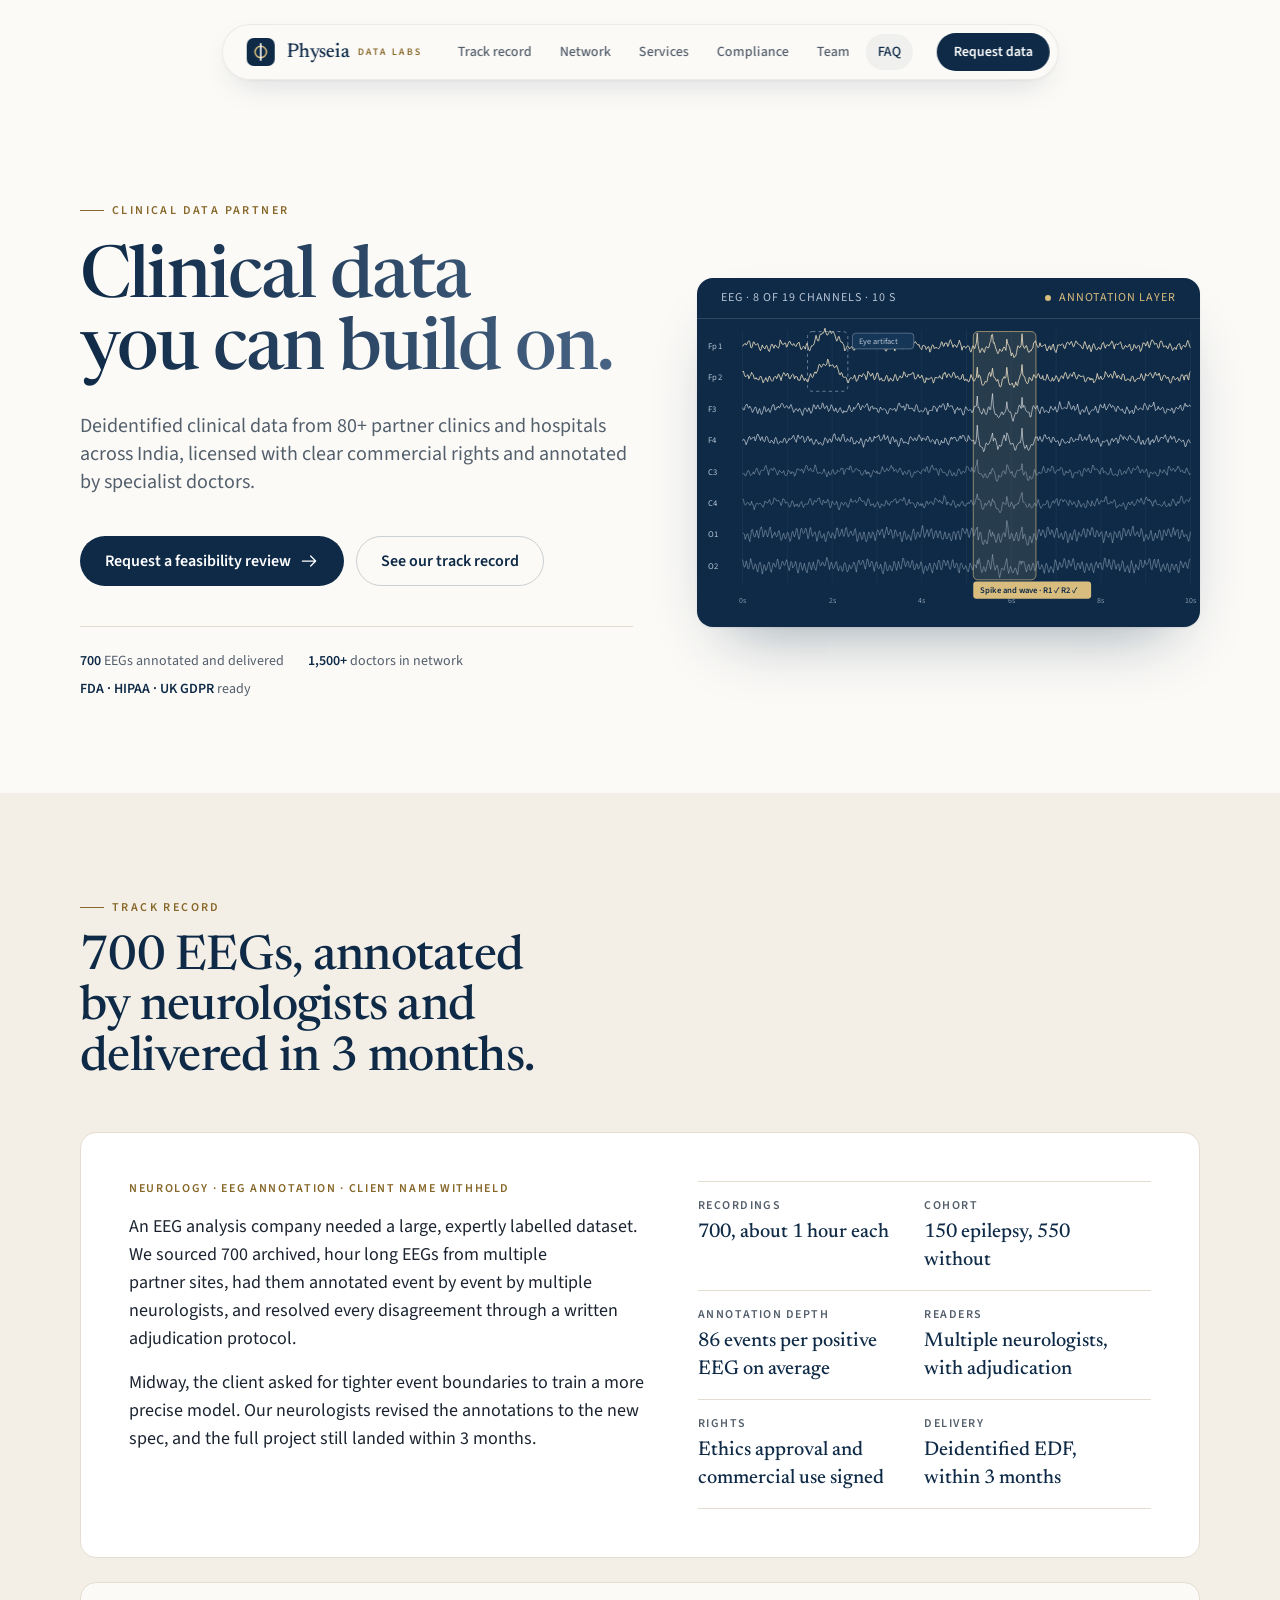
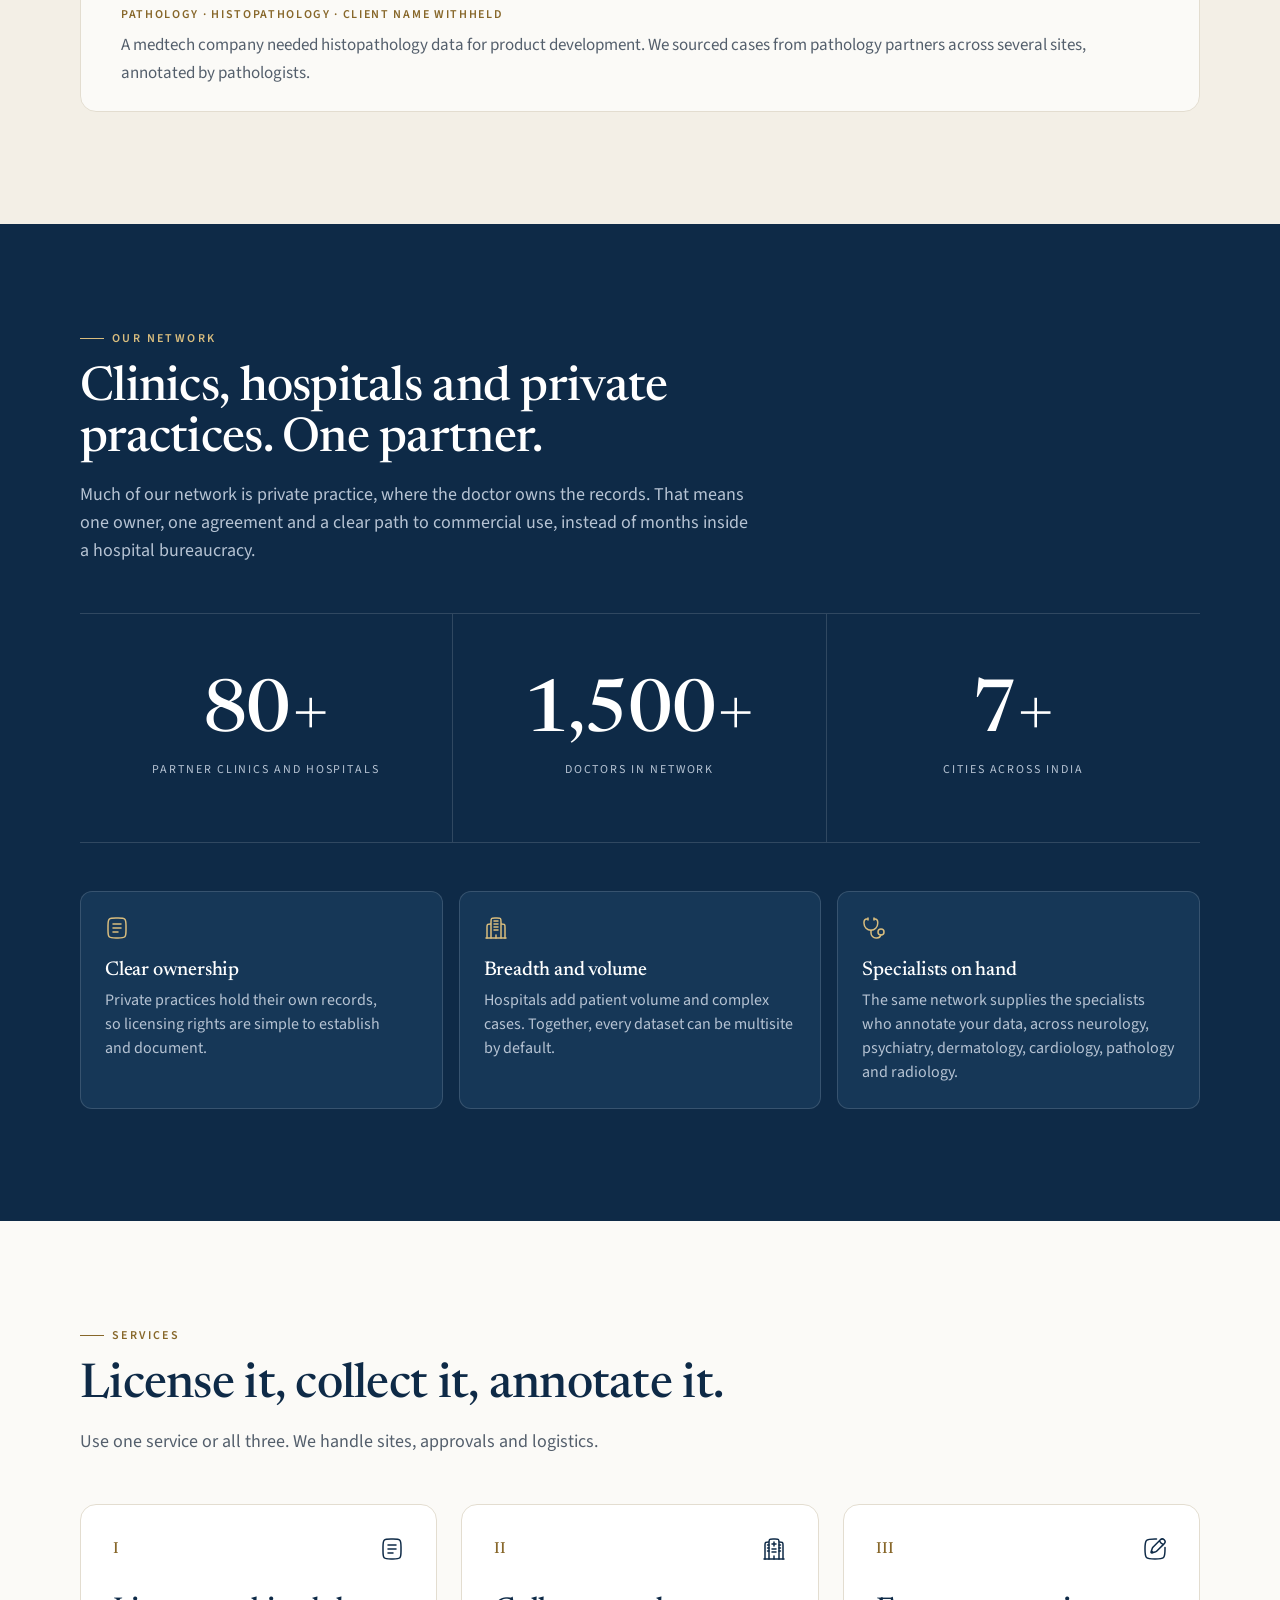
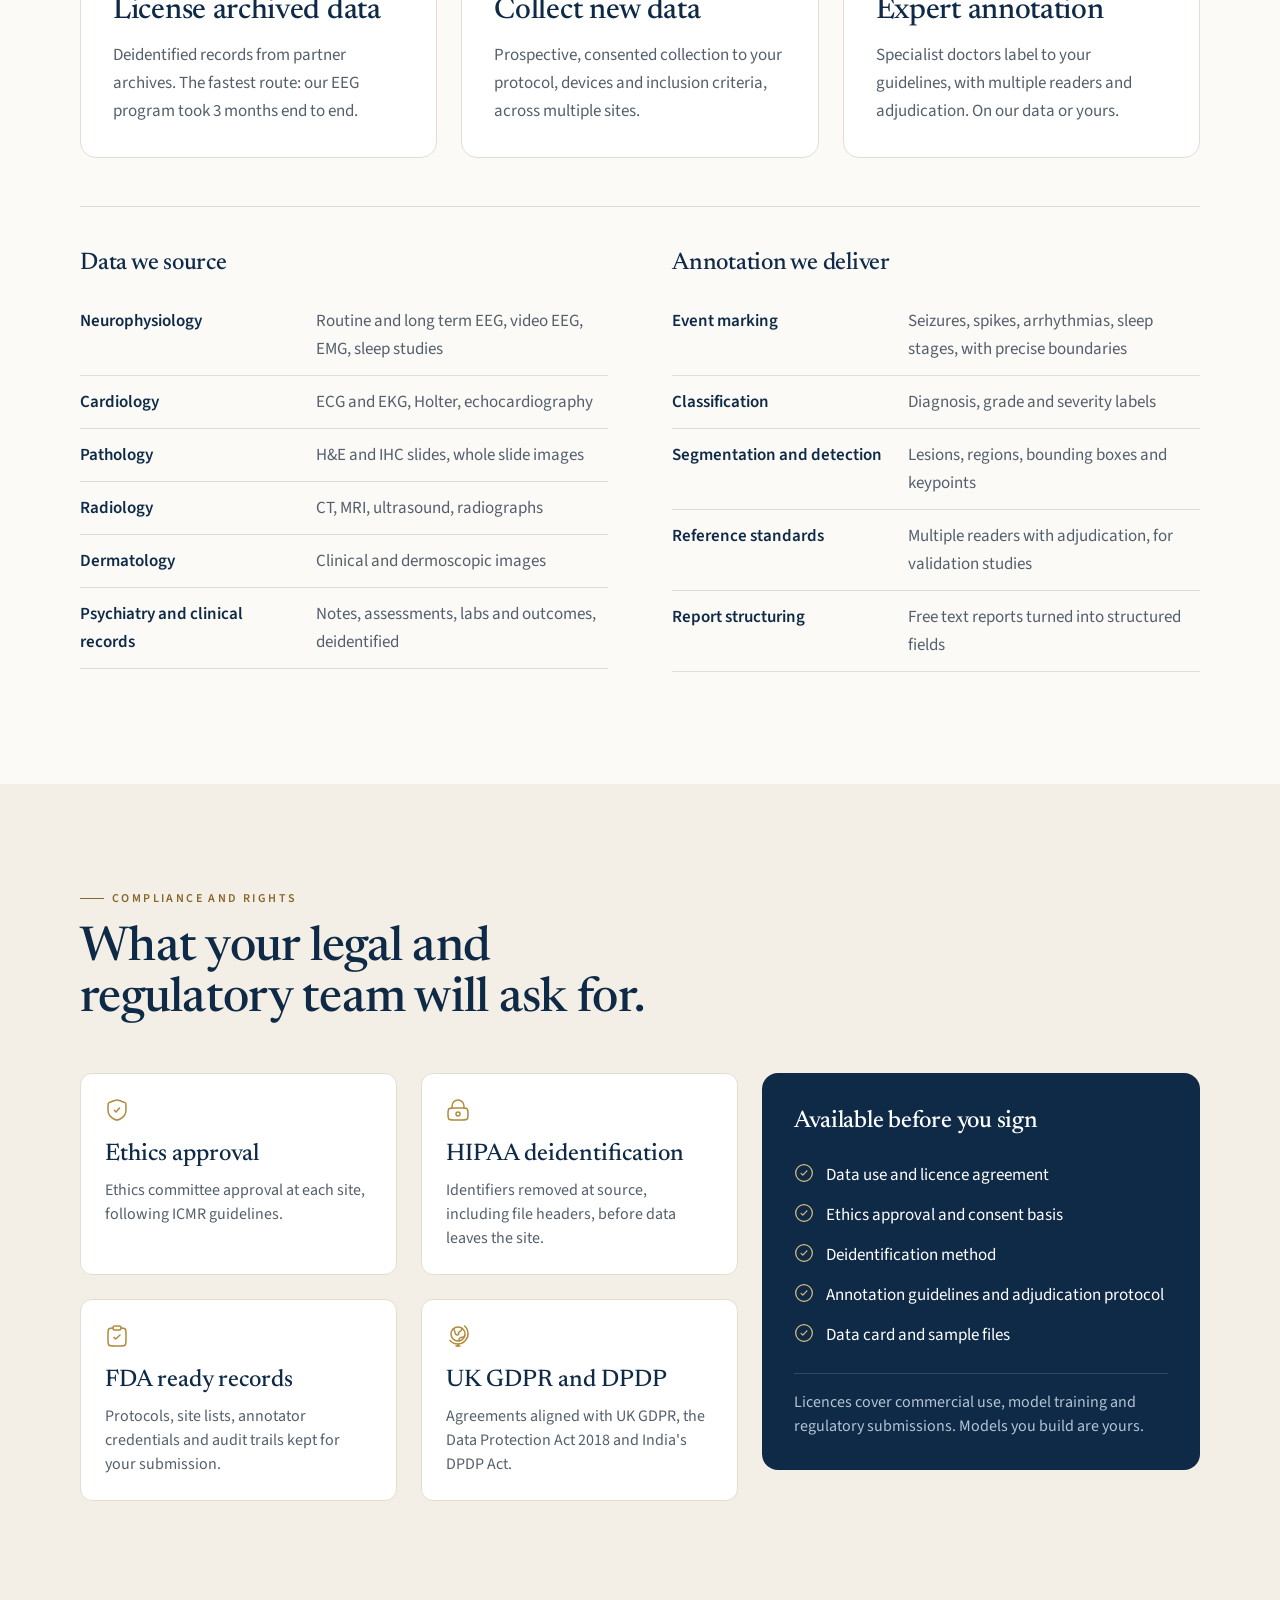
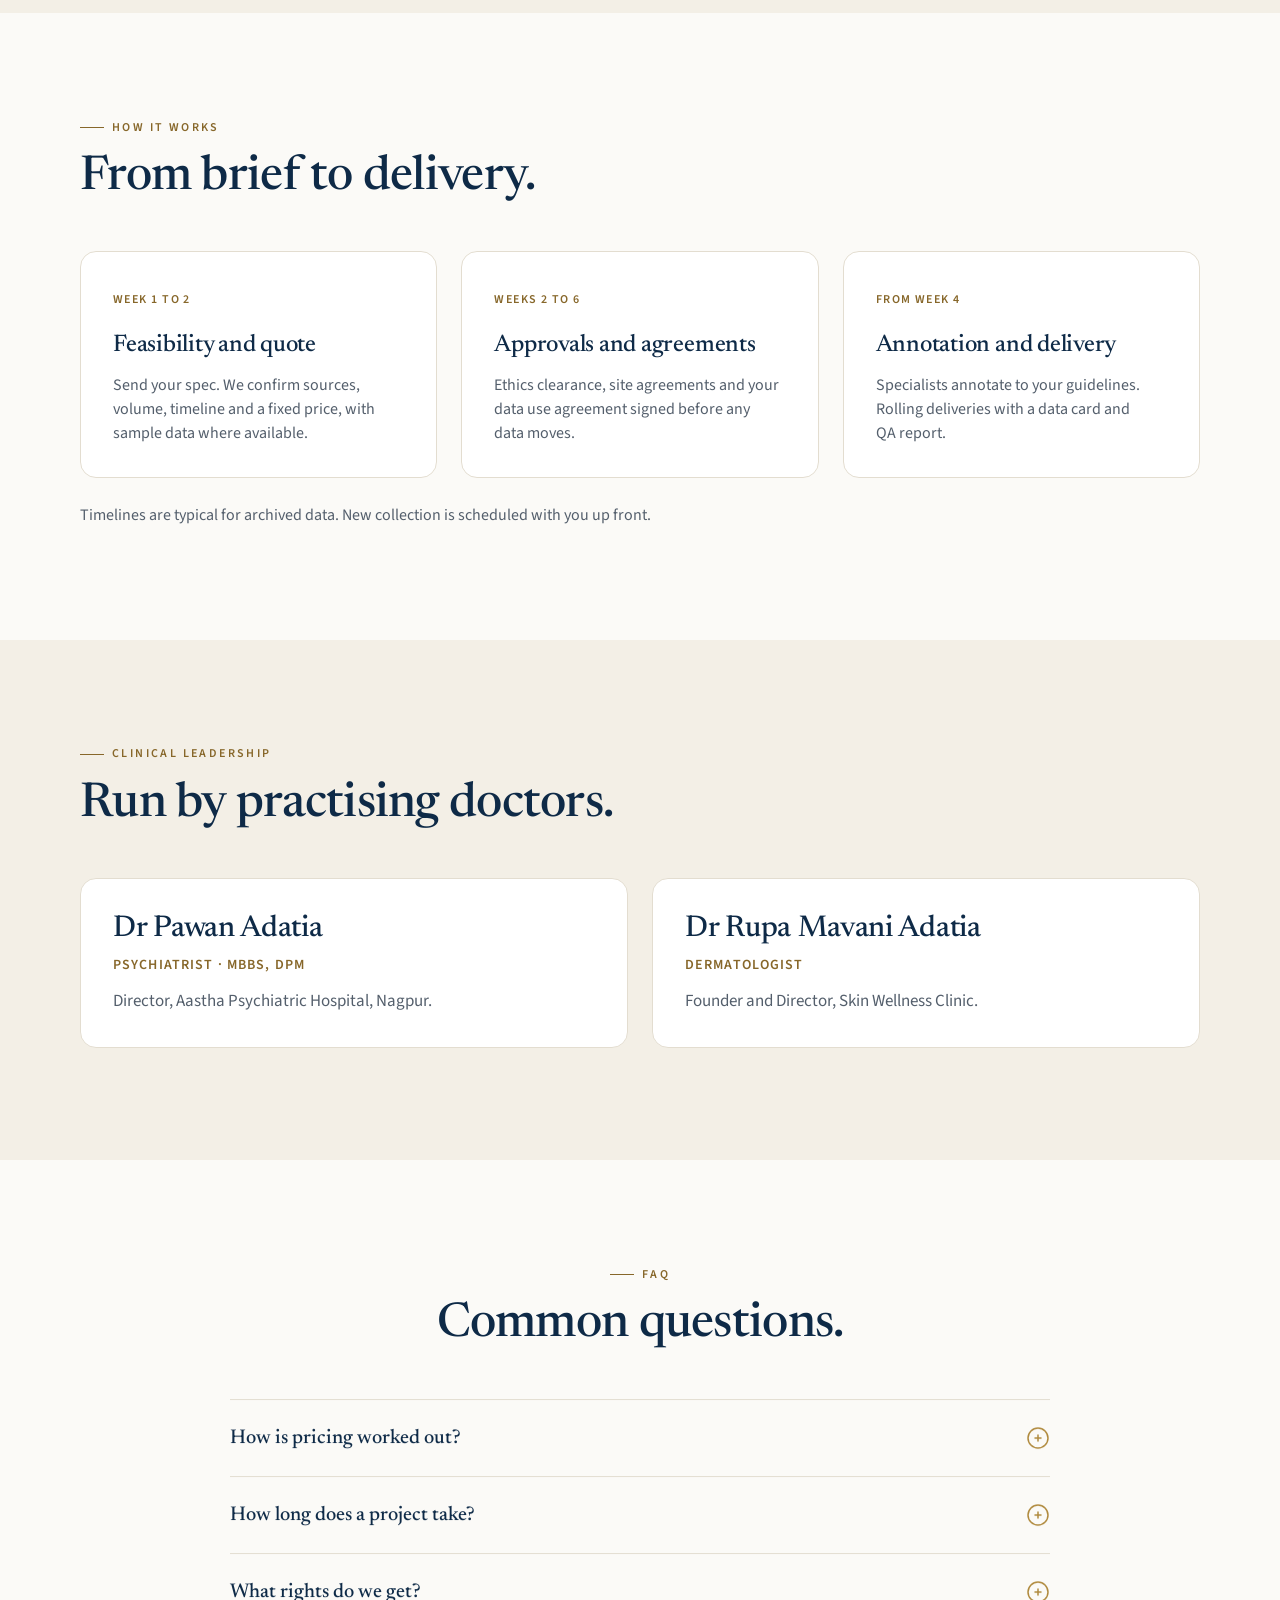
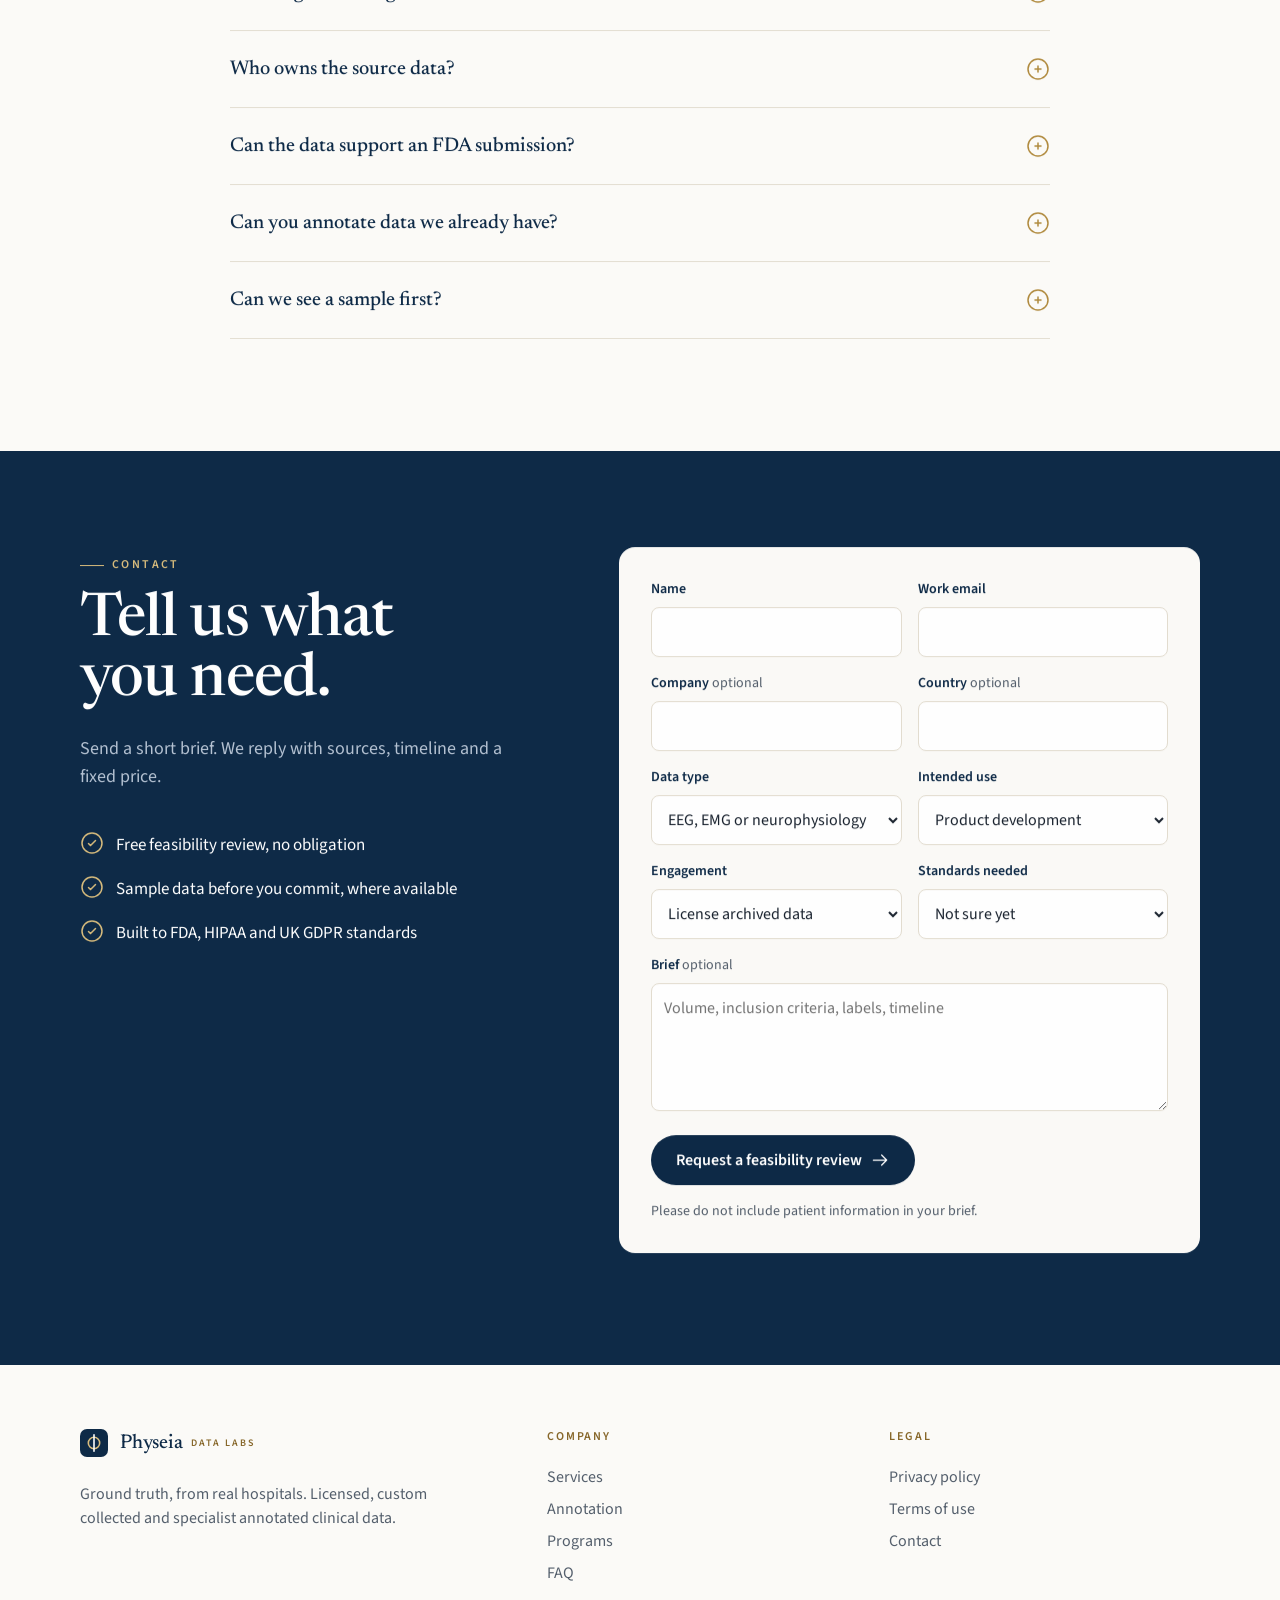
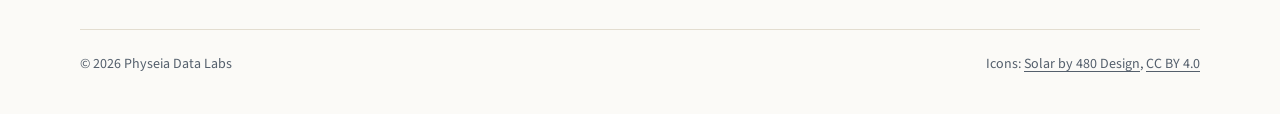
==== index.html @ 630dd6b5 "Rewrite site for buyers: track record first, clinic and private practice network, compliance documen" ====
<!doctype html>
<html lang="en">
<head>
<meta charset="utf-8">
<meta name="viewport" content="width=device-width, initial-scale=1">
<title>Physeia Data Labs | Clinical data you can build on</title>
<meta name="description" content="Deidentified clinical data from 80+ partner clinics and hospitals across India, licensed with clear commercial rights and annotated by specialist doctors. Built to FDA, HIPAA and UK GDPR standards.">
<meta name="theme-color" content="#0e2a47">
<link rel="icon" href="favicon.svg" type="image/svg+xml">
<meta property="og:type" content="website">
<meta property="og:site_name" content="Physeia Data Labs">
<meta property="og:title" content="Physeia Data Labs | Clinical data you can build on">
<meta property="og:description" content="Deidentified clinical data from 80+ partner clinics and hospitals across India, with clear commercial rights and specialist annotation.">
<meta property="og:image" content="https://adatiasam.github.io/ubiquitous-disco/og.png">
<meta property="og:image:width" content="1200">
<meta property="og:image:height" content="630">
<meta property="og:image:alt" content="Physeia Data Labs: clinical data you can build on">
<meta name="twitter:card" content="summary_large_image">
<link rel="preconnect" href="https://fonts.googleapis.com">
<link rel="preconnect" href="https://fonts.gstatic.com" crossorigin>
<link href="https://fonts.googleapis.com/css2?family=Newsreader:opsz,wght@6..72,400;6..72,500&family=Source+Sans+3:wght@400;500;600&display=swap" rel="stylesheet">
<link rel="stylesheet" href="assets/site.css">
<script type="application/ld+json">
{"@context":"https://schema.org","@type":"Organization","name":"Physeia Data Labs","description":"Deidentified clinical data from 80+ partner clinics and hospitals across India, licensed with clear commercial rights and annotated by specialist doctors.","url":"https://adatiasam.github.io/ubiquitous-disco/"}
</script>
<!-- Asset provenance: icons are Solar by 480 Design (CC BY 4.0) from @iconify-json/solar, inlined at build time.
     Signal graphics are generated illustrative plots, not patient recordings.
     Motion: GSAP 3.12.5 (standard no-charge license), Lenis 1.1.13 (MIT), self-hosted in assets/vendor. -->
</head>
<body>
<a class="skip" href="#main">Skip to content</a>

<header class="nav" aria-label="Primary">
  <a class="brand" href="#top" aria-label="Physeia Data Labs, back to top"><svg class="brand-mark" viewBox="0 0 32 32" aria-hidden="true"><rect width="32" height="32" rx="8" fill="#0e2a47"/><circle cx="16" cy="16" r="6.5" fill="none" stroke="#d9bd7e" stroke-width="1.8"/><path d="M16 6.5v19" stroke="#ffffff" stroke-width="1.8" stroke-linecap="round"/></svg><span class="brand-word">Physeia<small>DATA LABS</small></span></a>
  <nav class="nav-links" aria-label="Sections">
    <a href="#work">Track record</a>
    <a href="#network">Network</a>
    <a href="#services">Services</a>
    <a href="#compliance">Compliance</a>
    <a href="#team">Team</a>
    <a href="#faq">FAQ</a>
  </nav>
  <a class="btn btn-primary btn-sm" href="#contact">Request data</a>
  <button class="burger" type="button" aria-expanded="false" aria-controls="menu" aria-label="Open menu"><span></span><span></span></button>
</header>

<div class="menu" id="menu" aria-hidden="true">
  <ul>
    <li><a href="#work">Track record</a></li>
    <li><a href="#network">Network</a></li>
    <li><a href="#services">Services</a></li>
    <li><a href="#compliance">Compliance</a></li>
    <li><a href="#team">Team</a></li>
    <li><a href="#faq">FAQ</a></li>
  </ul>
  <a class="btn btn-primary" href="#contact">Request a feasibility review <svg class="icon-sm" viewBox="0 0 24 24" aria-hidden="true" focusable="false"><path fill="none" stroke="currentColor" stroke-linecap="round" stroke-linejoin="round" stroke-width="1.5" d="M4 12H20M14 18L20 12L14 6"/></svg></a>
</div>

<main id="main">
  <!-- Hero -->
  <section class="hero" id="top">
    <div class="wrap hero-grid">
      <div>
        <span class="eyebrow" data-hero>Clinical data partner</span>
        <h1>Clinical data<br>you can build on.</h1>
        <p class="lede" data-hero>Deidentified clinical data from 80+ partner clinics and hospitals across India, licensed with clear commercial rights and annotated by specialist doctors.</p>
        <div class="hero-ctas" data-hero>
          <a class="btn btn-primary" href="#contact">Request a feasibility review <svg class="icon-sm" viewBox="0 0 24 24" aria-hidden="true" focusable="false"><path fill="none" stroke="currentColor" stroke-linecap="round" stroke-linejoin="round" stroke-width="1.5" d="M4 12H20M14 18L20 12L14 6"/></svg></a>
          <a class="btn btn-ghost" href="#work">See our track record</a>
        </div>
        <ul class="proof" data-hero>
          <li><b>700</b> EEGs annotated and delivered</li>
          <li><b>1,500+</b> doctors in network</li>
          <li><b>FDA · HIPAA · UK GDPR</b> ready</li>
        </ul>
      </div>
      <figure class="plate" data-seconds="10" style="margin:0">
        <div class="plate-bar"><span>EEG<span class="wide"> · 8 of 19 channels</span> · 10 s</span><span class="live">Annotation layer</span></div>
        <svg viewBox="0 0 640 392" role="presentation" aria-hidden="true"><path d="M58.0 14V336M115.0 14V336M172.0 14V336M229.0 14V336M286.0 14V336M343.0 14V336M400.0 14V336M457.0 14V336M514.0 14V336M571.0 14V336M628.0 14V336" stroke="#ffffff" stroke-opacity=".06"/><g class="mark"><rect x="351.6" y="16" width="79.8" height="316" rx="6" fill="#d9bd7e" fill-opacity=".12" stroke="#d9bd7e" stroke-opacity=".8"/></g><g class="mark"><rect x="140.7" y="16" width="51.3" height="76" rx="6" fill="none" stroke="#b6c3d3" stroke-opacity=".7" stroke-dasharray="4 4"/></g><text x="14" y="38" fill="#b6c3d3" font-family="Source Sans 3, sans-serif" font-size="11" letter-spacing=".6">Fp1</text><path class="trace" d="M58.0 34.8 L59.1 33.1 L60.3 31.7 L61.4 31.0 L62.6 33.2 L63.7 31.8 L64.8 29.2 L66.0 27.6 L67.1 28.5 L68.3 35.8 L69.4 37.0 L70.5 34.4 L71.7 29.2 L72.8 29.4 L74.0 32.5 L75.1 33.3 L76.2 32.2 L77.4 31.2 L78.5 35.0 L79.7 38.2 L80.8 40.4 L81.9 37.4 L83.1 33.0 L84.2 35.9 L85.4 36.9 L86.5 38.2 L87.6 34.5 L88.8 33.6 L89.9 36.7 L91.1 40.6 L92.2 41.5 L93.3 37.2 L94.5 32.6 L95.6 31.9 L96.8 34.7 L97.9 37.3 L99.0 33.3 L100.2 33.3 L101.3 35.5 L102.5 36.2 L103.6 37.2 L104.7 34.2 L105.9 26.6 L107.0 28.7 L108.2 31.8 L109.3 32.2 L110.4 32.1 L111.6 30.4 L112.7 30.7 L113.9 35.8 L115.0 34.9 L116.1 31.1 L117.3 28.5 L118.4 28.5 L119.6 32.0 L120.7 32.5 L121.8 33.5 L123.0 31.2 L124.1 33.2 L125.3 34.8 L126.4 34.6 L127.5 31.4 L128.7 30.9 L129.8 29.3 L131.0 34.4 L132.1 38.5 L133.2 38.6 L134.4 36.2 L135.5 34.6 L136.7 36.0 L137.8 38.4 L138.9 33.6 L140.1 30.8 L141.2 35.3 L142.4 39.7 L143.5 40.5 L144.6 37.3 L145.8 33.9 L146.9 34.2 L148.1 33.3 L149.2 31.0 L150.3 26.4 L151.5 20.8 L152.6 25.1 L153.8 27.9 L154.9 27.8 L156.0 21.5 L157.2 19.1 L158.3 19.8 L159.5 17.6 L160.6 18.2 L161.7 16.1 L162.9 11.7 L164.0 17.2 L165.2 20.2 L166.3 20.5 L167.4 18.2 L168.6 15.5 L169.7 15.2 L170.9 18.6 L172.0 17.3 L173.1 16.1 L174.3 17.6 L175.4 20.2 L176.6 24.4 L177.7 28.2 L178.8 26.6 L180.0 22.3 L181.1 22.6 L182.3 27.6 L183.4 29.6 L184.5 29.1 L185.7 31.6 L186.8 33.0 L188.0 40.6 L189.1 39.3 L190.2 36.1 L191.4 34.2 L192.5 35.0 L193.7 37.4 L194.8 37.8 L195.9 36.0 L197.1 35.1 L198.2 37.7 L199.4 39.7 L200.5 39.6 L201.6 35.5 L202.8 31.0 L203.9 32.1 L205.1 34.7 L206.2 37.4 L207.3 33.9 L208.5 31.7 L209.6 33.3 L210.8 35.9 L211.9 36.0 L213.0 30.2 L214.2 27.5 L215.3 30.1 L216.5 28.8 L217.6 32.2 L218.7 32.3 L219.9 31.2 L221.0 32.4 L222.2 33.9 L223.3 34.4 L224.4 30.2 L225.6 26.8 L226.7 32.1 L227.9 34.3 L229.0 35.6 L230.1 34.9 L231.3 33.3 L232.4 34.6 L233.6 33.8 L234.7 35.8 L235.8 34.1 L237.0 29.7 L238.1 33.4 L239.3 39.2 L240.4 41.1 L241.5 40.0 L242.7 34.3 L243.8 36.2 L245.0 37.8 L246.1 38.1 L247.2 35.3 L248.4 29.2 L249.5 35.7 L250.7 37.2 L251.8 40.8 L252.9 35.6 L254.1 34.2 L255.2 35.0 L256.4 34.8 L257.5 34.4 L258.6 32.0 L259.8 29.7 L260.9 31.8 L262.1 37.6 L263.2 37.9 L264.3 33.1 L265.5 32.9 L266.6 28.4 L267.8 32.4 L268.9 31.1 L270.0 29.3 L271.2 29.0 L272.3 31.4 L273.5 35.9 L274.6 34.3 L275.7 31.0 L276.9 30.1 L278.0 28.7 L279.2 31.2 L280.3 31.7 L281.4 33.4 L282.6 32.4 L283.7 36.2 L284.9 37.5 L286.0 39.0 L287.1 34.2 L288.3 33.0 L289.4 34.5 L290.6 34.8 L291.7 38.9 L292.8 37.1 L294.0 35.1 L295.1 35.5 L296.3 42.2 L297.4 40.2 L298.5 35.4 L299.7 32.9 L300.8 33.5 L302.0 37.7 L303.1 36.3 L304.2 37.1 L305.4 36.2 L306.5 37.5 L307.7 37.8 L308.8 36.1 L309.9 33.5 L311.1 29.0 L312.2 29.8 L313.4 34.7 L314.5 34.4 L315.6 30.5 L316.8 30.9 L317.9 30.3 L319.1 35.1 L320.2 33.5 L321.3 28.5 L322.5 26.4 L323.6 29.2 L324.8 32.6 L325.9 36.1 L327.0 33.1 L328.2 32.7 L329.3 34.1 L330.5 36.3 L331.6 33.2 L332.7 31.7 L333.9 26.8 L335.0 30.4 L336.2 34.2 L337.3 39.7 L338.4 35.5 L339.6 34.7 L340.7 35.2 L341.9 37.2 L343.0 36.2 L344.1 34.1 L345.3 34.4 L346.4 35.2 L347.6 40.2 L348.7 42.2 L349.8 38.3 L351.0 34.1 L352.1 34.7 L353.3 37.9 L354.4 34.4 L355.5 31.1 L356.7 17.9 L357.8 33.6 L359.0 39.0 L360.1 42.9 L361.2 40.8 L362.4 37.4 L363.5 37.8 L364.7 41.0 L365.8 42.6 L366.9 37.9 L368.1 35.1 L369.2 36.1 L370.4 36.8 L371.5 36.4 L372.6 30.8 L373.8 28.8 L374.9 20.4 L376.1 19.6 L377.2 30.8 L378.3 29.8 L379.5 34.5 L380.6 38.2 L381.8 41.4 L382.9 44.3 L384.0 42.4 L385.2 38.1 L386.3 39.4 L387.5 41.2 L388.6 40.8 L389.7 37.2 L390.9 35.5 L392.0 37.2 L393.2 40.0 L394.3 25.6 L395.4 31.1 L396.6 33.8 L397.7 35.4 L398.9 40.9 L400.0 47.1 L401.1 43.1 L402.3 45.3 L403.4 49.2 L404.6 47.3 L405.7 47.0 L406.8 42.4 L408.0 34.7 L409.1 34.2 L410.3 36.5 L411.4 36.0 L412.5 33.5 L413.7 18.7 L414.8 33.4 L416.0 36.5 L417.1 37.4 L418.2 34.4 L419.4 33.9 L420.5 38.1 L421.7 41.9 L422.8 42.6 L423.9 40.2 L425.1 40.8 L426.2 38.0 L427.4 37.0 L428.5 30.3 L429.6 29.7 L430.8 27.6 L431.9 31.5 L433.1 34.8 L434.2 36.4 L435.3 35.2 L436.5 30.3 L437.6 34.2 L438.8 35.4 L439.9 34.1 L441.0 33.6 L442.2 33.0 L443.3 32.4 L444.5 38.0 L445.6 40.7 L446.7 38.2 L447.9 34.8 L449.0 34.3 L450.2 39.4 L451.3 38.1 L452.4 33.1 L453.6 31.8 L454.7 37.8 L455.9 41.1 L457.0 42.8 L458.1 38.2 L459.3 32.7 L460.4 33.6 L461.6 32.5 L462.7 34.0 L463.8 32.4 L465.0 31.8 L466.1 32.8 L467.3 37.0 L468.4 37.7 L469.5 33.6 L470.7 30.0 L471.8 29.3 L473.0 30.9 L474.1 32.8 L475.2 30.3 L476.4 28.5 L477.5 31.2 L478.7 35.2 L479.8 35.1 L480.9 31.5 L482.1 27.9 L483.2 28.8 L484.4 31.6 L485.5 32.0 L486.6 32.9 L487.8 33.1 L488.9 34.9 L490.1 37.4 L491.2 37.9 L492.3 32.6 L493.5 28.6 L494.6 32.0 L495.8 34.7 L496.9 38.5 L498.0 35.5 L499.2 32.9 L500.3 36.4 L501.5 41.7 L502.6 38.8 L503.7 33.7 L504.9 31.3 L506.0 34.0 L507.2 37.8 L508.3 39.2 L509.4 38.9 L510.6 36.3 L511.7 36.2 L512.9 38.4 L514.0 38.3 L515.1 33.3 L516.3 30.5 L517.4 29.7 L518.6 34.6 L519.7 37.2 L520.8 33.9 L522.0 33.0 L523.1 32.8 L524.3 34.5 L525.4 32.2 L526.5 31.6 L527.7 28.1 L528.8 28.8 L530.0 33.6 L531.1 38.1 L532.2 32.8 L533.4 31.7 L534.5 32.1 L535.7 32.9 L536.8 31.3 L537.9 30.2 L539.1 29.2 L540.2 33.1 L541.4 37.5 L542.5 38.5 L543.6 37.0 L544.8 34.0 L545.9 33.9 L547.1 35.8 L548.2 35.7 L549.3 34.6 L550.5 31.8 L551.6 35.3 L552.8 40.3 L553.9 39.7 L555.0 37.6 L556.2 32.4 L557.3 33.7 L558.5 37.0 L559.6 37.3 L560.7 34.5 L561.9 33.2 L563.0 34.3 L564.2 41.4 L565.3 39.9 L566.4 36.4 L567.6 30.3 L568.7 30.8 L569.9 31.1 L571.0 34.5 L572.1 32.8 L573.3 28.6 L574.4 32.8 L575.6 36.5 L576.7 33.5 L577.8 29.2 L579.0 26.4 L580.1 27.3 L581.3 29.4 L582.4 32.4 L583.5 31.4 L584.7 31.1 L585.8 33.4 L587.0 37.2 L588.1 36.5 L589.2 29.9 L590.4 27.8 L591.5 28.5 L592.7 32.4 L593.8 35.7 L594.9 34.9 L596.1 34.6 L597.2 34.2 L598.4 37.1 L599.5 37.9 L600.6 34.0 L601.8 31.2 L602.9 33.2 L604.1 36.6 L605.2 40.2 L606.3 38.5 L607.5 36.3 L608.6 36.6 L609.8 38.9 L610.9 35.0 L612.0 33.0 L613.2 31.4 L614.3 31.5 L615.5 37.4 L616.6 38.9 L617.7 35.0 L618.9 33.7 L620.0 33.7 L621.2 35.8 L622.3 34.8 L623.4 30.3 L624.6 27.2 L625.7 30.1 L626.9 34.3 L628.0 36.6" fill="none" stroke="#e9dcc0" stroke-opacity=".92" stroke-width="1.15" stroke-linejoin="round"/><text x="14" y="78" fill="#b6c3d3" font-family="Source Sans 3, sans-serif" font-size="11" letter-spacing=".6">Fp2</text><path class="trace" d="M58.0 67.5 L59.1 66.2 L60.3 71.0 L61.4 73.4 L62.6 73.2 L63.7 71.7 L64.8 71.0 L66.0 76.1 L67.1 73.4 L68.3 71.9 L69.4 67.9 L70.5 70.2 L71.7 71.0 L72.8 76.0 L74.0 76.4 L75.1 74.6 L76.2 76.6 L77.4 76.4 L78.5 77.9 L79.7 74.7 L80.8 72.6 L81.9 73.7 L83.1 77.6 L84.2 81.3 L85.4 78.1 L86.5 77.6 L87.6 74.5 L88.8 77.5 L89.9 79.8 L91.1 74.6 L92.2 72.6 L93.3 75.3 L94.5 78.2 L95.6 79.4 L96.8 78.2 L97.9 74.6 L99.0 73.4 L100.2 73.0 L101.3 76.1 L102.5 73.8 L103.6 69.9 L104.7 71.6 L105.9 74.8 L107.0 78.4 L108.2 73.2 L109.3 70.6 L110.4 68.1 L111.6 69.7 L112.7 72.4 L113.9 71.7 L115.0 68.8 L116.1 70.0 L117.3 75.6 L118.4 76.2 L119.6 73.8 L120.7 71.2 L121.8 70.2 L123.0 71.2 L124.1 76.4 L125.3 73.3 L126.4 73.2 L127.5 73.6 L128.7 78.0 L129.8 77.3 L131.0 78.2 L132.1 73.9 L133.2 70.8 L134.4 73.6 L135.5 76.0 L136.7 78.5 L137.8 75.4 L138.9 77.0 L140.1 79.6 L141.2 80.1 L142.4 75.4 L143.5 72.5 L144.6 69.5 L145.8 73.0 L146.9 74.6 L148.1 72.7 L149.2 68.8 L150.3 67.2 L151.5 69.3 L152.6 67.3 L153.8 64.8 L154.9 59.1 L156.0 57.4 L157.2 59.9 L158.3 61.5 L159.5 59.5 L160.6 57.3 L161.7 57.5 L162.9 59.2 L164.0 59.0 L165.2 57.2 L166.3 51.0 L167.4 52.8 L168.6 60.4 L169.7 58.6 L170.9 59.4 L172.0 58.2 L173.1 58.6 L174.3 61.4 L175.4 61.8 L176.6 60.7 L177.7 58.9 L178.8 62.4 L180.0 65.2 L181.1 70.3 L182.3 71.1 L183.4 68.2 L184.5 68.8 L185.7 73.6 L186.8 74.0 L188.0 74.4 L189.1 73.7 L190.2 75.1 L191.4 79.7 L192.5 81.3 L193.7 77.7 L194.8 75.4 L195.9 74.8 L197.1 75.2 L198.2 76.2 L199.4 75.0 L200.5 71.2 L201.6 74.4 L202.8 79.5 L203.9 78.3 L205.1 76.0 L206.2 71.3 L207.3 71.8 L208.5 72.1 L209.6 73.8 L210.8 70.4 L211.9 69.5 L213.0 71.1 L214.2 72.7 L215.3 77.4 L216.5 73.7 L217.6 66.5 L218.7 68.5 L219.9 70.1 L221.0 72.8 L222.2 71.9 L223.3 68.8 L224.4 72.0 L225.6 77.4 L226.7 76.3 L227.9 72.7 L229.0 68.6 L230.1 68.7 L231.3 73.8 L232.4 78.0 L233.6 76.2 L234.7 74.9 L235.8 78.5 L237.0 78.5 L238.1 78.9 L239.3 76.9 L240.4 73.2 L241.5 71.6 L242.7 75.0 L243.8 79.3 L245.0 78.5 L246.1 74.9 L247.2 76.5 L248.4 78.2 L249.5 79.1 L250.7 74.7 L251.8 70.9 L252.9 70.8 L254.1 76.0 L255.2 78.8 L256.4 75.7 L257.5 74.4 L258.6 72.3 L259.8 74.7 L260.9 75.1 L262.1 72.4 L263.2 67.0 L264.3 68.2 L265.5 72.6 L266.6 73.4 L267.8 73.8 L268.9 70.3 L270.0 71.0 L271.2 71.0 L272.3 70.3 L273.5 69.9 L274.6 67.9 L275.7 68.7 L276.9 75.1 L278.0 76.7 L279.2 75.0 L280.3 73.3 L281.4 70.6 L282.6 73.6 L283.7 75.1 L284.9 74.2 L286.0 71.4 L287.1 74.0 L288.3 77.7 L289.4 81.2 L290.6 80.7 L291.7 74.6 L292.8 77.0 L294.0 75.6 L295.1 77.2 L296.3 75.6 L297.4 74.9 L298.5 74.1 L299.7 77.1 L300.8 81.6 L302.0 78.8 L303.1 74.2 L304.2 75.1 L305.4 74.2 L306.5 75.3 L307.7 74.4 L308.8 72.0 L309.9 74.8 L311.1 74.9 L312.2 76.7 L313.4 69.8 L314.5 70.0 L315.6 67.7 L316.8 71.5 L317.9 74.6 L319.1 71.3 L320.2 69.6 L321.3 70.8 L322.5 73.6 L323.6 74.6 L324.8 72.7 L325.9 68.1 L327.0 68.0 L328.2 71.1 L329.3 75.0 L330.5 74.2 L331.6 72.4 L332.7 74.7 L333.9 76.8 L335.0 76.4 L336.2 76.1 L337.3 71.5 L338.4 70.3 L339.6 76.5 L340.7 78.7 L341.9 76.2 L343.0 78.0 L344.1 77.2 L345.3 80.1 L346.4 79.5 L347.6 75.6 L348.7 70.6 L349.8 73.9 L351.0 76.7 L352.1 79.1 L353.3 78.6 L354.4 75.7 L355.5 74.4 L356.7 61.3 L357.8 74.7 L359.0 71.2 L360.1 72.2 L361.2 76.3 L362.4 82.7 L363.5 84.5 L364.7 83.8 L365.8 82.5 L366.9 79.0 L368.1 80.3 L369.2 79.6 L370.4 72.8 L371.5 69.3 L372.6 67.8 L373.8 73.3 L374.9 70.1 L376.1 62.5 L377.2 71.9 L378.3 74.5 L379.5 75.3 L380.6 78.2 L381.8 79.1 L382.9 76.9 L384.0 81.2 L385.2 85.8 L386.3 86.6 L387.5 84.1 L388.6 76.5 L389.7 76.1 L390.9 73.3 L392.0 75.5 L393.2 74.0 L394.3 61.5 L395.4 71.0 L396.6 79.9 L397.7 83.5 L398.9 83.9 L400.0 82.8 L401.1 81.5 L402.3 84.7 L403.4 87.2 L404.6 84.3 L405.7 80.0 L406.8 83.9 L408.0 84.9 L409.1 78.7 L410.3 75.6 L411.4 71.5 L412.5 69.5 L413.7 58.0 L414.8 72.0 L416.0 72.4 L417.1 74.3 L418.2 78.6 L419.4 80.8 L420.5 82.6 L421.7 80.6 L422.8 74.3 L423.9 75.2 L425.1 76.9 L426.2 78.7 L427.4 74.7 L428.5 70.8 L429.6 71.6 L430.8 74.8 L431.9 74.6 L433.1 72.1 L434.2 69.5 L435.3 70.5 L436.5 75.2 L437.6 75.6 L438.8 75.7 L439.9 71.9 L441.0 77.4 L442.2 77.0 L443.3 78.1 L444.5 75.6 L445.6 70.3 L446.7 73.3 L447.9 77.0 L449.0 78.0 L450.2 79.4 L451.3 78.0 L452.4 74.4 L453.6 79.0 L454.7 78.2 L455.9 75.2 L457.0 72.0 L458.1 73.9 L459.3 76.3 L460.4 79.9 L461.6 76.8 L462.7 74.7 L463.8 72.1 L465.0 74.0 L466.1 75.9 L467.3 71.5 L468.4 68.2 L469.5 68.4 L470.7 73.0 L471.8 76.3 L473.0 75.1 L474.1 71.0 L475.2 70.1 L476.4 71.1 L477.5 73.2 L478.7 69.3 L479.8 67.4 L480.9 71.0 L482.1 74.6 L483.2 76.6 L484.4 74.1 L485.5 70.9 L486.6 71.2 L487.8 73.2 L488.9 72.9 L490.1 73.5 L491.2 72.1 L492.3 73.0 L493.5 79.3 L494.6 80.1 L495.8 77.4 L496.9 74.8 L498.0 74.6 L499.2 74.8 L500.3 77.8 L501.5 75.3 L502.6 77.5 L503.7 76.0 L504.9 81.3 L506.0 80.2 L507.2 78.3 L508.3 75.4 L509.4 69.2 L510.6 74.0 L511.7 76.8 L512.9 75.0 L514.0 72.6 L515.1 76.6 L516.3 77.0 L517.4 75.2 L518.6 74.1 L519.7 66.9 L520.8 69.5 L522.0 70.6 L523.1 73.6 L524.3 74.0 L525.4 71.0 L526.5 70.0 L527.7 72.1 L528.8 75.5 L530.0 71.5 L531.1 66.2 L532.2 68.5 L533.4 72.0 L534.5 75.3 L535.7 71.6 L536.8 72.1 L537.9 74.0 L539.1 76.2 L540.2 76.8 L541.4 70.2 L542.5 70.1 L543.6 71.7 L544.8 78.5 L545.9 77.9 L547.1 77.8 L548.2 76.0 L549.3 77.0 L550.5 77.4 L551.6 79.3 L552.8 74.3 L553.9 72.7 L555.0 73.1 L556.2 78.2 L557.3 79.9 L558.5 77.3 L559.6 77.0 L560.7 75.2 L561.9 75.6 L563.0 76.3 L564.2 74.3 L565.3 69.6 L566.4 71.8 L567.6 76.5 L568.7 78.6 L569.9 75.3 L571.0 69.5 L572.1 71.9 L573.3 72.2 L574.4 72.3 L575.6 69.7 L576.7 68.4 L577.8 69.3 L579.0 72.9 L580.1 75.2 L581.3 72.8 L582.4 69.0 L583.5 67.5 L584.7 71.6 L585.8 70.8 L587.0 71.8 L588.1 68.8 L589.2 72.4 L590.4 77.8 L591.5 78.4 L592.7 74.8 L593.8 71.9 L594.9 71.5 L596.1 72.1 L597.2 75.3 L598.4 75.5 L599.5 73.7 L600.6 76.2 L601.8 80.6 L602.9 81.7 L604.1 78.7 L605.2 74.2 L606.3 72.6 L607.5 75.7 L608.6 77.5 L609.8 76.6 L610.9 75.1 L612.0 74.4 L613.2 78.6 L614.3 79.1 L615.5 74.2 L616.6 70.8 L617.7 70.9 L618.9 73.1 L620.0 77.8 L621.2 71.6 L622.3 72.2 L623.4 70.8 L624.6 76.0 L625.7 77.7 L626.9 68.3 L628.0 67.3" fill="none" stroke="#e9dcc0" stroke-opacity=".92" stroke-width="1.15" stroke-linejoin="round"/><text x="14" y="118" fill="#b6c3d3" font-family="Source Sans 3, sans-serif" font-size="11" letter-spacing=".6">F3</text><path class="trace" d="M58.0 112.8 L59.1 115.7 L60.3 115.5 L61.4 111.1 L62.6 109.0 L63.7 108.4 L64.8 112.5 L66.0 113.6 L67.1 110.8 L68.3 112.7 L69.4 115.2 L70.5 119.0 L71.7 117.2 L72.8 114.4 L74.0 112.0 L75.1 112.5 L76.2 117.6 L77.4 120.5 L78.5 116.3 L79.7 114.0 L80.8 118.5 L81.9 121.6 L83.1 120.2 L84.2 116.0 L85.4 111.2 L86.5 112.3 L87.6 117.8 L88.8 117.6 L89.9 115.0 L91.1 113.8 L92.2 118.1 L93.3 119.0 L94.5 115.0 L95.6 110.8 L96.8 108.9 L97.9 109.3 L99.0 115.6 L100.2 115.8 L101.3 112.6 L102.5 112.8 L103.6 110.8 L104.7 113.2 L105.9 112.2 L107.0 108.4 L108.2 107.1 L109.3 108.3 L110.4 111.6 L111.6 113.2 L112.7 112.2 L113.9 110.2 L115.0 111.3 L116.1 113.3 L117.3 113.9 L118.4 110.9 L119.6 108.8 L120.7 111.8 L121.8 115.1 L123.0 119.0 L124.1 117.4 L125.3 114.6 L126.4 114.0 L127.5 116.0 L128.7 117.5 L129.8 114.4 L131.0 114.2 L132.1 116.8 L133.2 120.6 L134.4 122.8 L135.5 117.4 L136.7 114.0 L137.8 113.1 L138.9 115.1 L140.1 118.0 L141.2 116.2 L142.4 113.0 L143.5 115.8 L144.6 119.9 L145.8 119.5 L146.9 115.9 L148.1 109.1 L149.2 109.4 L150.3 112.8 L151.5 114.7 L152.6 111.5 L153.8 109.3 L154.9 111.9 L156.0 114.6 L157.2 114.2 L158.3 112.7 L159.5 106.7 L160.6 107.8 L161.7 113.4 L162.9 114.0 L164.0 112.0 L165.2 110.2 L166.3 113.4 L167.4 117.7 L168.6 116.5 L169.7 113.4 L170.9 109.1 L172.0 110.9 L173.1 114.1 L174.3 117.1 L175.4 117.2 L176.6 113.2 L177.7 116.3 L178.8 119.2 L180.0 117.8 L181.1 114.4 L182.3 112.7 L183.4 115.6 L184.5 118.3 L185.7 120.0 L186.8 116.5 L188.0 118.5 L189.1 117.1 L190.2 118.6 L191.4 116.4 L192.5 113.6 L193.7 109.7 L194.8 112.5 L195.9 117.0 L197.1 118.2 L198.2 116.3 L199.4 112.3 L200.5 114.7 L201.6 113.7 L202.8 111.4 L203.9 109.7 L205.1 106.8 L206.2 108.6 L207.3 113.6 L208.5 115.9 L209.6 111.9 L210.8 110.1 L211.9 111.8 L213.0 112.7 L214.2 111.5 L215.3 109.3 L216.5 107.7 L217.6 110.6 L218.7 116.2 L219.9 117.0 L221.0 111.9 L222.2 111.6 L223.3 110.8 L224.4 114.7 L225.6 113.9 L226.7 112.9 L227.9 114.4 L229.0 113.9 L230.1 118.2 L231.3 119.1 L232.4 114.9 L233.6 112.0 L234.7 114.5 L235.8 115.7 L237.0 115.1 L238.1 113.8 L239.3 115.1 L240.4 116.0 L241.5 120.0 L242.7 120.9 L243.8 118.0 L245.0 114.6 L246.1 113.4 L247.2 114.7 L248.4 115.6 L249.5 115.6 L250.7 114.0 L251.8 113.9 L252.9 117.5 L254.1 116.8 L255.2 112.2 L256.4 107.7 L257.5 106.9 L258.6 110.8 L259.8 111.2 L260.9 112.9 L262.1 111.0 L263.2 110.8 L264.3 116.3 L265.5 115.2 L266.6 108.2 L267.8 109.2 L268.9 109.2 L270.0 114.6 L271.2 113.2 L272.3 114.3 L273.5 113.1 L274.6 114.4 L275.7 116.9 L276.9 117.5 L278.0 111.2 L279.2 108.9 L280.3 110.6 L281.4 116.0 L282.6 118.3 L283.7 118.2 L284.9 116.4 L286.0 117.0 L287.1 118.1 L288.3 117.7 L289.4 115.6 L290.6 112.9 L291.7 114.1 L292.8 117.9 L294.0 121.8 L295.1 117.3 L296.3 116.0 L297.4 116.5 L298.5 116.2 L299.7 116.5 L300.8 110.8 L302.0 110.9 L303.1 112.0 L304.2 114.1 L305.4 118.0 L306.5 113.5 L307.7 112.7 L308.8 110.1 L309.9 112.1 L311.1 112.1 L312.2 108.7 L313.4 107.8 L314.5 109.5 L315.6 115.2 L316.8 115.8 L317.9 113.2 L319.1 106.8 L320.2 111.1 L321.3 111.9 L322.5 110.5 L323.6 110.7 L324.8 110.5 L325.9 114.1 L327.0 116.2 L328.2 120.3 L329.3 115.4 L330.5 114.9 L331.6 112.3 L332.7 115.8 L333.9 115.8 L335.0 113.6 L336.2 115.4 L337.3 117.9 L338.4 122.3 L339.6 121.9 L340.7 116.6 L341.9 111.6 L343.0 112.8 L344.1 115.4 L345.3 116.4 L346.4 116.4 L347.6 115.0 L348.7 116.1 L349.8 119.4 L351.0 118.4 L352.1 114.4 L353.3 111.0 L354.4 111.4 L355.5 110.9 L356.7 98.0 L357.8 113.1 L359.0 112.6 L360.1 117.4 L361.2 118.7 L362.4 121.1 L363.5 118.5 L364.7 114.1 L365.8 116.1 L366.9 120.6 L368.1 121.8 L369.2 119.4 L370.4 113.2 L371.5 111.6 L372.6 115.2 L373.8 115.1 L374.9 105.2 L376.1 94.9 L377.2 110.6 L378.3 117.0 L379.5 121.5 L380.6 121.3 L381.8 122.1 L382.9 124.7 L384.0 125.7 L385.2 123.7 L386.3 121.9 L387.5 118.6 L388.6 118.5 L389.7 121.9 L390.9 119.9 L392.0 118.6 L393.2 115.6 L394.3 105.3 L395.4 114.1 L396.6 116.8 L397.7 118.5 L398.9 118.1 L400.0 121.4 L401.1 126.7 L402.3 130.2 L403.4 125.5 L404.6 121.7 L405.7 119.1 L406.8 120.5 L408.0 118.9 L409.1 112.8 L410.3 109.4 L411.4 111.1 L412.5 113.9 L413.7 99.7 L414.8 112.7 L416.0 109.9 L417.1 111.1 L418.2 115.5 L419.4 117.5 L420.5 118.7 L421.7 118.6 L422.8 118.8 L423.9 124.8 L425.1 124.5 L426.2 117.9 L427.4 111.5 L428.5 110.2 L429.6 112.2 L430.8 114.5 L431.9 112.5 L433.1 110.2 L434.2 115.5 L435.3 117.4 L436.5 120.6 L437.6 114.8 L438.8 111.9 L439.9 112.1 L441.0 115.5 L442.2 119.0 L443.3 117.3 L444.5 116.2 L445.6 117.9 L446.7 118.8 L447.9 119.5 L449.0 115.2 L450.2 111.0 L451.3 113.0 L452.4 114.7 L453.6 116.2 L454.7 114.3 L455.9 111.6 L457.0 115.7 L458.1 118.6 L459.3 116.3 L460.4 110.6 L461.6 105.2 L462.7 109.1 L463.8 113.9 L465.0 114.6 L466.1 113.8 L467.3 112.7 L468.4 113.2 L469.5 113.4 L470.7 114.2 L471.8 110.1 L473.0 104.9 L474.1 108.0 L475.2 111.3 L476.4 115.0 L477.5 114.5 L478.7 110.9 L479.8 110.7 L480.9 116.4 L482.1 115.0 L483.2 113.2 L484.4 108.2 L485.5 113.4 L486.6 119.3 L487.8 121.5 L488.9 117.4 L490.1 115.6 L491.2 115.5 L492.3 118.6 L493.5 118.3 L494.6 114.4 L495.8 111.1 L496.9 116.0 L498.0 119.0 L499.2 121.8 L500.3 118.7 L501.5 116.9 L502.6 115.9 L503.7 115.6 L504.9 116.1 L506.0 114.8 L507.2 110.7 L508.3 114.0 L509.4 118.7 L510.6 119.6 L511.7 115.3 L512.9 109.4 L514.0 109.0 L515.1 112.3 L516.3 112.6 L517.4 112.8 L518.6 107.9 L519.7 112.5 L520.8 115.9 L522.0 113.8 L523.1 111.2 L524.3 108.7 L525.4 108.0 L526.5 110.9 L527.7 112.8 L528.8 110.1 L530.0 110.9 L531.1 112.4 L532.2 116.3 L533.4 117.9 L534.5 113.2 L535.7 110.8 L536.8 112.9 L537.9 114.5 L539.1 116.1 L540.2 116.2 L541.4 114.3 L542.5 118.2 L543.6 118.7 L544.8 120.6 L545.9 115.4 L547.1 111.7 L548.2 115.2 L549.3 115.8 L550.5 120.4 L551.6 117.9 L552.8 117.4 L553.9 116.0 L555.0 120.5 L556.2 119.8 L557.3 113.7 L558.5 110.2 L559.6 113.9 L560.7 114.9 L561.9 115.9 L563.0 114.0 L564.2 113.2 L565.3 113.6 L566.4 115.1 L567.6 115.7 L568.7 109.4 L569.9 107.4 L571.0 110.0 L572.1 111.5 L573.3 115.8 L574.4 115.0 L575.6 109.3 L576.7 110.2 L577.8 112.0 L579.0 110.6 L580.1 110.0 L581.3 105.6 L582.4 110.7 L583.5 116.6 L584.7 115.4 L585.8 115.1 L587.0 111.1 L588.1 114.5 L589.2 114.8 L590.4 115.2 L591.5 113.0 L592.7 112.3 L593.8 114.1 L594.9 119.2 L596.1 120.3 L597.2 118.6 L598.4 114.1 L599.5 115.3 L600.6 114.9 L601.8 116.4 L602.9 116.6 L604.1 113.2 L605.2 114.2 L606.3 119.8 L607.5 119.3 L608.6 115.0 L609.8 112.2 L610.9 113.2 L612.0 114.5 L613.2 114.1 L614.3 110.9 L615.5 109.5 L616.6 114.4 L617.7 116.6 L618.9 115.5 L620.0 110.4 L621.2 107.2 L622.3 111.2 L623.4 109.6 L624.6 111.7 L625.7 110.5 L626.9 109.3 L628.0 111.6" fill="none" stroke="#ffffff" stroke-opacity=".62" stroke-width="1.15" stroke-linejoin="round"/><text x="14" y="158" fill="#b6c3d3" font-family="Source Sans 3, sans-serif" font-size="11" letter-spacing=".6">F4</text><path class="trace" d="M58.0 155.1 L59.1 152.9 L60.3 153.6 L61.4 156.5 L62.6 160.1 L63.7 156.8 L64.8 154.1 L66.0 150.2 L67.1 149.3 L68.3 153.4 L69.4 152.7 L70.5 151.1 L71.7 151.0 L72.8 149.9 L74.0 155.2 L75.1 153.1 L76.2 148.3 L77.4 146.3 L78.5 148.9 L79.7 151.3 L80.8 154.7 L81.9 150.8 L83.1 149.8 L84.2 154.8 L85.4 155.9 L86.5 155.7 L87.6 149.9 L88.8 149.4 L89.9 151.1 L91.1 155.9 L92.2 157.3 L93.3 157.3 L94.5 154.1 L95.6 155.2 L96.8 156.7 L97.9 158.6 L99.0 152.9 L100.2 150.6 L101.3 153.2 L102.5 158.2 L103.6 158.9 L104.7 158.0 L105.9 155.5 L107.0 156.1 L108.2 157.0 L109.3 156.8 L110.4 152.6 L111.6 151.3 L112.7 153.9 L113.9 158.1 L115.0 156.3 L116.1 155.2 L117.3 151.9 L118.4 153.6 L119.6 152.2 L120.7 152.1 L121.8 149.3 L123.0 147.9 L124.1 152.1 L125.3 154.6 L126.4 156.9 L127.5 151.0 L128.7 147.5 L129.8 151.0 L131.0 152.0 L132.1 151.9 L133.2 149.2 L134.4 149.1 L135.5 150.5 L136.7 157.1 L137.8 156.2 L138.9 154.7 L140.1 150.7 L141.2 149.1 L142.4 152.4 L143.5 155.7 L144.6 152.8 L145.8 152.3 L146.9 156.3 L148.1 159.4 L149.2 159.5 L150.3 156.5 L151.5 153.3 L152.6 155.5 L153.8 156.6 L154.9 159.5 L156.0 157.8 L157.2 157.1 L158.3 158.9 L159.5 160.7 L160.6 159.9 L161.7 155.2 L162.9 151.0 L164.0 152.3 L165.2 154.5 L166.3 157.9 L167.4 154.9 L168.6 152.6 L169.7 152.7 L170.9 156.9 L172.0 155.2 L173.1 149.8 L174.3 146.4 L175.4 146.3 L176.6 152.9 L177.7 153.5 L178.8 154.8 L180.0 150.7 L181.1 152.1 L182.3 155.9 L183.4 153.3 L184.5 149.4 L185.7 146.4 L186.8 148.2 L188.0 154.9 L189.1 156.3 L190.2 155.7 L191.4 152.2 L192.5 154.0 L193.7 155.1 L194.8 156.3 L195.9 150.3 L197.1 150.8 L198.2 154.1 L199.4 159.2 L200.5 158.5 L201.6 158.9 L202.8 155.0 L203.9 155.7 L205.1 156.7 L206.2 158.5 L207.3 155.8 L208.5 151.8 L209.6 154.3 L210.8 159.1 L211.9 163.3 L213.0 158.8 L214.2 154.2 L215.3 152.8 L216.5 155.3 L217.6 156.3 L218.7 153.9 L219.9 150.1 L221.0 152.3 L222.2 156.4 L223.3 155.4 L224.4 154.9 L225.6 149.3 L226.7 151.6 L227.9 150.1 L229.0 150.2 L230.1 149.5 L231.3 147.5 L232.4 152.1 L233.6 155.2 L234.7 154.3 L235.8 152.7 L237.0 149.8 L238.1 147.2 L239.3 153.7 L240.4 152.9 L241.5 151.7 L242.7 148.6 L243.8 153.1 L245.0 157.3 L246.1 159.1 L247.2 152.7 L248.4 150.3 L249.5 149.9 L250.7 155.0 L251.8 156.8 L252.9 153.4 L254.1 154.2 L255.2 158.1 L256.4 162.4 L257.5 160.8 L258.6 155.6 L259.8 151.4 L260.9 152.6 L262.1 156.0 L263.2 158.1 L264.3 156.3 L265.5 157.1 L266.6 157.3 L267.8 157.9 L268.9 159.4 L270.0 154.1 L271.2 149.9 L272.3 150.1 L273.5 152.2 L274.6 154.3 L275.7 154.6 L276.9 151.2 L278.0 151.8 L279.2 155.1 L280.3 153.7 L281.4 149.9 L282.6 147.3 L283.7 150.0 L284.9 151.7 L286.0 155.3 L287.1 151.5 L288.3 151.7 L289.4 152.3 L290.6 154.2 L291.7 154.1 L292.8 149.6 L294.0 149.2 L295.1 151.8 L296.3 155.7 L297.4 156.9 L298.5 154.9 L299.7 153.3 L300.8 154.5 L302.0 156.6 L303.1 159.3 L304.2 153.8 L305.4 152.7 L306.5 154.0 L307.7 158.8 L308.8 160.5 L309.9 158.5 L311.1 154.4 L312.2 157.6 L313.4 156.7 L314.5 157.8 L315.6 151.2 L316.8 152.5 L317.9 155.6 L319.1 159.4 L320.2 160.3 L321.3 156.4 L322.5 152.7 L323.6 150.3 L324.8 153.1 L325.9 150.8 L327.0 151.5 L328.2 150.2 L329.3 152.3 L330.5 155.2 L331.6 155.4 L332.7 154.2 L333.9 150.5 L335.0 148.7 L336.2 152.4 L337.3 149.7 L338.4 147.6 L339.6 148.8 L340.7 151.3 L341.9 155.2 L343.0 156.0 L344.1 155.3 L345.3 148.2 L346.4 149.9 L347.6 153.3 L348.7 154.4 L349.8 154.3 L351.0 155.0 L352.1 154.5 L353.3 159.3 L354.4 158.4 L355.5 153.6 L356.7 135.1 L357.8 149.6 L359.0 154.9 L360.1 161.9 L361.2 162.4 L362.4 163.2 L363.5 163.7 L364.7 168.8 L365.8 167.2 L366.9 161.4 L368.1 157.6 L369.2 159.0 L370.4 160.2 L371.5 158.6 L372.6 156.5 L373.8 153.6 L374.9 149.8 L376.1 145.1 L377.2 155.5 L378.3 152.3 L379.5 151.8 L380.6 155.6 L381.8 160.5 L382.9 166.1 L384.0 162.6 L385.2 160.3 L386.3 162.2 L387.5 161.3 L388.6 155.0 L389.7 151.6 L390.9 147.6 L392.0 151.4 L393.2 155.1 L394.3 144.8 L395.4 146.8 L396.6 150.6 L397.7 155.1 L398.9 159.4 L400.0 159.1 L401.1 158.5 L402.3 158.3 L403.4 162.3 L404.6 167.0 L405.7 166.7 L406.8 161.7 L408.0 159.9 L409.1 158.4 L410.3 156.8 L411.4 157.7 L412.5 153.0 L413.7 139.0 L414.8 155.3 L416.0 160.5 L417.1 164.9 L418.2 164.0 L419.4 160.3 L420.5 164.7 L421.7 167.1 L422.8 166.5 L423.9 163.6 L425.1 160.0 L426.2 159.7 L427.4 160.7 L428.5 157.9 L429.6 153.9 L430.8 150.0 L431.9 150.8 L433.1 149.9 L434.2 154.9 L435.3 152.9 L436.5 149.6 L437.6 153.0 L438.8 156.0 L439.9 155.3 L441.0 150.7 L442.2 147.4 L443.3 147.4 L444.5 151.6 L445.6 152.6 L446.7 151.8 L447.9 150.1 L449.0 153.8 L450.2 156.9 L451.3 157.0 L452.4 151.3 L453.6 150.1 L454.7 152.3 L455.9 155.7 L457.0 156.4 L458.1 155.2 L459.3 154.9 L460.4 158.0 L461.6 161.5 L462.7 158.7 L463.8 154.1 L465.0 152.5 L466.1 154.0 L467.3 156.7 L468.4 158.4 L469.5 157.5 L470.7 156.8 L471.8 155.8 L473.0 157.6 L474.1 157.8 L475.2 151.6 L476.4 150.4 L477.5 152.5 L478.7 155.8 L479.8 156.1 L480.9 154.9 L482.1 152.3 L483.2 153.5 L484.4 153.4 L485.5 154.1 L486.6 147.2 L487.8 146.9 L488.9 149.5 L490.1 154.8 L491.2 154.5 L492.3 153.4 L493.5 149.8 L494.6 151.7 L495.8 154.4 L496.9 151.4 L498.0 149.5 L499.2 147.0 L500.3 152.3 L501.5 157.3 L502.6 157.4 L503.7 153.6 L504.9 152.8 L506.0 154.2 L507.2 156.2 L508.3 155.9 L509.4 150.8 L510.6 151.5 L511.7 157.2 L512.9 158.7 L514.0 162.1 L515.1 159.7 L516.3 155.3 L517.4 156.0 L518.6 156.4 L519.7 155.5 L520.8 154.6 L522.0 153.8 L523.1 156.7 L524.3 161.0 L525.4 159.9 L526.5 156.1 L527.7 152.6 L528.8 152.2 L530.0 156.3 L531.1 155.0 L532.2 152.6 L533.4 151.3 L534.5 153.2 L535.7 158.2 L536.8 156.1 L537.9 150.4 L539.1 147.3 L540.2 148.3 L541.4 150.8 L542.5 153.5 L543.6 149.5 L544.8 150.7 L545.9 152.6 L547.1 153.9 L548.2 154.6 L549.3 150.3 L550.5 148.1 L551.6 148.6 L552.8 153.2 L553.9 152.9 L555.0 152.5 L556.2 153.9 L557.3 156.3 L558.5 157.7 L559.6 156.3 L560.7 154.4 L561.9 148.5 L563.0 152.0 L564.2 157.8 L565.3 159.7 L566.4 156.4 L567.6 154.2 L568.7 159.2 L569.9 159.6 L571.0 157.2 L572.1 154.2 L573.3 152.8 L574.4 151.1 L575.6 159.2 L576.7 160.2 L577.8 154.8 L579.0 155.7 L580.1 153.2 L581.3 157.7 L582.4 155.4 L583.5 153.5 L584.7 148.3 L585.8 151.3 L587.0 156.5 L588.1 155.7 L589.2 152.9 L590.4 150.5 L591.5 151.0 L592.7 151.2 L593.8 152.0 L594.9 149.1 L596.1 147.3 L597.2 152.1 L598.4 154.3 L599.5 157.2 L600.6 152.4 L601.8 151.1 L602.9 148.6 L604.1 153.0 L605.2 152.6 L606.3 150.1 L607.5 149.6 L608.6 153.3 L609.8 157.3 L610.9 156.6 L612.0 155.3 L613.2 152.4 L614.3 152.9 L615.5 154.7 L616.6 156.2 L617.7 155.5 L618.9 153.9 L620.0 156.7 L621.2 162.4 L622.3 162.0 L623.4 158.0 L624.6 154.8 L625.7 153.4 L626.9 156.0 L628.0 157.8" fill="none" stroke="#ffffff" stroke-opacity=".62" stroke-width="1.15" stroke-linejoin="round"/><text x="14" y="198" fill="#b6c3d3" font-family="Source Sans 3, sans-serif" font-size="11" letter-spacing=".6">C3</text><path class="trace" d="M58.0 196.9 L59.1 196.9 L60.3 196.9 L61.4 199.8 L62.6 199.2 L63.7 195.0 L64.8 192.9 L66.0 193.0 L67.1 197.1 L68.3 199.4 L69.4 198.4 L70.5 197.2 L71.7 194.5 L72.8 197.4 L74.0 194.8 L75.1 191.3 L76.2 189.7 L77.4 193.1 L78.5 196.6 L79.7 198.7 L80.8 193.5 L81.9 192.5 L83.1 192.5 L84.2 192.8 L85.4 192.4 L86.5 188.3 L87.6 186.3 L88.8 189.9 L89.9 193.9 L91.1 198.8 L92.2 192.1 L93.3 191.5 L94.5 190.1 L95.6 192.3 L96.8 192.8 L97.9 189.2 L99.0 190.5 L100.2 193.2 L101.3 195.5 L102.5 198.7 L103.6 195.6 L104.7 192.4 L105.9 194.2 L107.0 194.6 L108.2 196.3 L109.3 195.0 L110.4 192.9 L111.6 198.2 L112.7 199.1 L113.9 199.3 L115.0 197.5 L116.1 192.3 L117.3 193.7 L118.4 194.6 L119.6 197.3 L120.7 194.3 L121.8 195.1 L123.0 195.3 L124.1 200.2 L125.3 198.5 L126.4 194.4 L127.5 190.5 L128.7 191.1 L129.8 192.4 L131.0 192.0 L132.1 193.1 L133.2 190.8 L134.4 193.0 L135.5 196.2 L136.7 192.4 L137.8 189.3 L138.9 186.2 L140.1 186.9 L141.2 192.1 L142.4 193.2 L143.5 191.1 L144.6 189.8 L145.8 193.3 L146.9 193.9 L148.1 194.4 L149.2 190.5 L150.3 185.6 L151.5 188.7 L152.6 194.3 L153.8 196.8 L154.9 196.1 L156.0 194.8 L157.2 196.3 L158.3 196.9 L159.5 196.3 L160.6 194.0 L161.7 190.8 L162.9 195.1 L164.0 196.7 L165.2 201.0 L166.3 198.1 L167.4 194.0 L168.6 197.8 L169.7 198.5 L170.9 197.2 L172.0 192.6 L173.1 191.5 L174.3 196.1 L175.4 197.7 L176.6 195.8 L177.7 195.8 L178.8 192.3 L180.0 193.3 L181.1 194.3 L182.3 192.8 L183.4 189.7 L184.5 190.3 L185.7 190.2 L186.8 197.9 L188.0 195.8 L189.1 191.8 L190.2 190.5 L191.4 190.2 L192.5 190.2 L193.7 192.1 L194.8 187.0 L195.9 187.3 L197.1 192.6 L198.2 195.2 L199.4 194.7 L200.5 193.3 L201.6 190.7 L202.8 190.1 L203.9 190.8 L205.1 193.2 L206.2 192.7 L207.3 192.8 L208.5 197.2 L209.6 198.7 L210.8 198.7 L211.9 195.5 L213.0 193.7 L214.2 192.1 L215.3 197.6 L216.5 194.3 L217.6 196.9 L218.7 194.7 L219.9 198.3 L221.0 201.5 L222.2 198.8 L223.3 195.7 L224.4 192.5 L225.6 193.6 L226.7 194.9 L227.9 196.0 L229.0 193.3 L230.1 197.0 L231.3 195.5 L232.4 197.5 L233.6 194.8 L234.7 192.8 L235.8 187.8 L237.0 191.1 L238.1 193.9 L239.3 194.4 L240.4 193.4 L241.5 189.9 L242.7 192.0 L243.8 193.6 L245.0 191.6 L246.1 189.0 L247.2 186.3 L248.4 190.1 L249.5 189.1 L250.7 194.0 L251.8 192.2 L252.9 191.2 L254.1 193.4 L255.2 195.4 L256.4 194.2 L257.5 190.4 L258.6 189.8 L259.8 192.5 L260.9 194.8 L262.1 198.6 L263.2 195.5 L264.3 193.7 L265.5 195.9 L266.6 197.6 L267.8 197.0 L268.9 192.9 L270.0 192.3 L271.2 194.3 L272.3 200.2 L273.5 201.8 L274.6 200.2 L275.7 196.7 L276.9 194.3 L278.0 196.1 L279.2 194.8 L280.3 193.2 L281.4 193.7 L282.6 194.9 L283.7 195.5 L284.9 197.0 L286.0 193.4 L287.1 191.8 L288.3 191.0 L289.4 192.9 L290.6 194.2 L291.7 188.9 L292.8 187.9 L294.0 193.8 L295.1 195.7 L296.3 194.7 L297.4 189.6 L298.5 186.8 L299.7 186.0 L300.8 191.2 L302.0 191.9 L303.1 191.5 L304.2 189.9 L305.4 192.3 L306.5 196.0 L307.7 199.0 L308.8 191.3 L309.9 190.4 L311.1 191.1 L312.2 195.0 L313.4 195.3 L314.5 195.2 L315.6 195.2 L316.8 196.8 L317.9 199.6 L319.1 199.5 L320.2 194.6 L321.3 192.2 L322.5 193.2 L323.6 197.2 L324.8 199.8 L325.9 198.4 L327.0 195.4 L328.2 198.2 L329.3 200.0 L330.5 199.2 L331.6 193.9 L332.7 190.9 L333.9 191.2 L335.0 194.4 L336.2 197.5 L337.3 196.1 L338.4 193.7 L339.6 194.4 L340.7 195.7 L341.9 193.5 L343.0 187.8 L344.1 187.7 L345.3 189.0 L346.4 192.3 L347.6 193.4 L348.7 194.1 L349.8 188.8 L351.0 193.5 L352.1 194.0 L353.3 195.0 L354.4 188.2 L355.5 186.2 L356.7 179.0 L357.8 193.9 L359.0 197.0 L360.1 196.2 L361.2 197.7 L362.4 197.6 L363.5 200.8 L364.7 202.0 L365.8 198.0 L366.9 196.6 L368.1 199.7 L369.2 202.4 L370.4 201.4 L371.5 198.5 L372.6 195.1 L373.8 197.4 L374.9 192.2 L376.1 189.8 L377.2 193.2 L378.3 193.9 L379.5 198.3 L380.6 204.4 L381.8 206.7 L382.9 204.8 L384.0 198.9 L385.2 200.7 L386.3 201.3 L387.5 199.9 L388.6 194.4 L389.7 193.5 L390.9 193.3 L392.0 197.3 L393.2 196.3 L394.3 185.3 L395.4 186.3 L396.6 190.2 L397.7 192.7 L398.9 196.1 L400.0 196.1 L401.1 193.9 L402.3 199.8 L403.4 200.2 L404.6 201.8 L405.7 197.2 L406.8 193.9 L408.0 192.0 L409.1 192.8 L410.3 192.8 L411.4 191.2 L412.5 192.0 L413.7 184.1 L414.8 196.2 L416.0 198.9 L417.1 195.2 L418.2 194.2 L419.4 196.8 L420.5 203.7 L421.7 205.8 L422.8 202.8 L423.9 200.0 L425.1 203.0 L426.2 203.9 L427.4 201.8 L428.5 196.1 L429.6 191.6 L430.8 194.5 L431.9 198.1 L433.1 198.9 L434.2 196.5 L435.3 194.6 L436.5 196.8 L437.6 196.3 L438.8 195.9 L439.9 190.9 L441.0 187.4 L442.2 191.3 L443.3 194.6 L444.5 196.0 L445.6 194.8 L446.7 189.9 L447.9 191.9 L449.0 193.7 L450.2 193.1 L451.3 187.4 L452.4 187.4 L453.6 189.5 L454.7 195.2 L455.9 196.6 L457.0 193.8 L458.1 193.2 L459.3 191.4 L460.4 192.8 L461.6 192.5 L462.7 189.1 L463.8 189.2 L465.0 190.4 L466.1 197.1 L467.3 199.2 L468.4 197.4 L469.5 193.3 L470.7 195.7 L471.8 195.4 L473.0 196.0 L474.1 191.8 L475.2 192.3 L476.4 195.4 L477.5 202.1 L478.7 201.8 L479.8 196.7 L480.9 195.1 L482.1 195.0 L483.2 196.1 L484.4 196.4 L485.5 193.8 L486.6 192.6 L487.8 193.8 L488.9 199.0 L490.1 200.3 L491.2 196.2 L492.3 190.5 L493.5 190.0 L494.6 192.6 L495.8 194.2 L496.9 191.7 L498.0 189.8 L499.2 193.1 L500.3 195.5 L501.5 195.7 L502.6 190.5 L503.7 185.8 L504.9 188.1 L506.0 191.9 L507.2 191.2 L508.3 191.0 L509.4 191.5 L510.6 192.5 L511.7 195.2 L512.9 197.6 L514.0 192.4 L515.1 189.8 L516.3 189.2 L517.4 195.9 L518.6 194.3 L519.7 194.5 L520.8 195.2 L522.0 197.8 L523.1 197.9 L524.3 197.4 L525.4 194.5 L526.5 189.6 L527.7 194.2 L528.8 198.3 L530.0 199.0 L531.1 198.5 L532.2 197.2 L533.4 197.7 L534.5 199.6 L535.7 199.4 L536.8 193.1 L537.9 191.3 L539.1 192.4 L540.2 198.0 L541.4 197.9 L542.5 196.5 L543.6 193.7 L544.8 193.9 L545.9 196.8 L547.1 193.6 L548.2 191.4 L549.3 188.7 L550.5 191.5 L551.6 194.1 L552.8 196.6 L553.9 193.8 L555.0 189.7 L556.2 190.8 L557.3 192.0 L558.5 191.5 L559.6 190.1 L560.7 186.8 L561.9 188.9 L563.0 193.4 L564.2 196.1 L565.3 193.3 L566.4 191.3 L567.6 192.4 L568.7 195.8 L569.9 194.4 L571.0 192.6 L572.1 190.8 L573.3 195.5 L574.4 200.8 L575.6 201.7 L576.7 195.0 L577.8 194.9 L579.0 196.0 L580.1 197.4 L581.3 195.3 L582.4 194.7 L583.5 195.0 L584.7 197.6 L585.8 199.9 L587.0 199.7 L588.1 197.5 L589.2 191.4 L590.4 194.4 L591.5 195.1 L592.7 195.9 L593.8 192.2 L594.9 192.0 L596.1 195.5 L597.2 196.0 L598.4 198.9 L599.5 190.7 L600.6 187.2 L601.8 189.0 L602.9 192.3 L604.1 193.6 L605.2 190.9 L606.3 190.1 L607.5 192.1 L608.6 194.3 L609.8 191.4 L610.9 191.0 L612.0 187.2 L613.2 188.5 L614.3 191.6 L615.5 194.4 L616.6 193.0 L617.7 192.1 L618.9 195.3 L620.0 194.8 L621.2 196.2 L622.3 191.1 L623.4 189.5 L624.6 193.6 L625.7 195.3 L626.9 198.4 L628.0 196.6" fill="none" stroke="#b6c3d3" stroke-opacity=".48" stroke-width="1.15" stroke-linejoin="round"/><text x="14" y="238" fill="#b6c3d3" font-family="Source Sans 3, sans-serif" font-size="11" letter-spacing=".6">C4</text><path class="trace" d="M58.0 229.2 L59.1 229.5 L60.3 235.8 L61.4 236.8 L62.6 236.2 L63.7 233.9 L64.8 233.6 L66.0 234.6 L67.1 237.1 L68.3 236.4 L69.4 231.8 L70.5 236.1 L71.7 236.5 L72.8 242.8 L74.0 239.0 L75.1 235.8 L76.2 234.2 L77.4 235.5 L78.5 235.7 L79.7 234.8 L80.8 234.7 L81.9 236.1 L83.1 238.3 L84.2 239.7 L85.4 236.6 L86.5 231.6 L87.6 233.3 L88.8 233.8 L89.9 234.3 L91.1 232.0 L92.2 229.7 L93.3 233.4 L94.5 236.3 L95.6 235.5 L96.8 234.3 L97.9 227.6 L99.0 228.4 L100.2 229.1 L101.3 231.6 L102.5 231.7 L103.6 230.4 L104.7 232.4 L105.9 233.9 L107.0 237.5 L108.2 234.1 L109.3 228.8 L110.4 229.0 L111.6 231.1 L112.7 234.6 L113.9 233.1 L115.0 233.5 L116.1 234.9 L117.3 239.2 L118.4 239.5 L119.6 236.3 L120.7 231.4 L121.8 231.7 L123.0 235.4 L124.1 239.0 L125.3 236.2 L126.4 237.4 L127.5 235.3 L128.7 238.6 L129.8 239.3 L131.0 235.2 L132.1 233.8 L133.2 232.2 L134.4 237.7 L135.5 239.9 L136.7 237.0 L137.8 235.4 L138.9 235.8 L140.1 235.5 L141.2 235.7 L142.4 231.5 L143.5 228.7 L144.6 228.9 L145.8 233.4 L146.9 237.0 L148.1 235.9 L149.2 231.6 L150.3 230.9 L151.5 233.0 L152.6 232.0 L153.8 228.5 L154.9 228.3 L156.0 227.6 L157.2 234.1 L158.3 235.0 L159.5 236.5 L160.6 230.4 L161.7 231.8 L162.9 234.4 L164.0 232.7 L165.2 233.5 L166.3 229.4 L167.4 230.5 L168.6 237.8 L169.7 240.5 L170.9 237.7 L172.0 231.8 L173.1 233.6 L174.3 235.3 L175.4 236.4 L176.6 235.1 L177.7 232.0 L178.8 235.1 L180.0 241.7 L181.1 243.1 L182.3 238.3 L183.4 233.7 L184.5 233.6 L185.7 236.2 L186.8 237.1 L188.0 233.6 L189.1 233.3 L190.2 234.5 L191.4 239.1 L192.5 239.8 L193.7 235.5 L194.8 231.7 L195.9 228.7 L197.1 233.0 L198.2 232.7 L199.4 232.5 L200.5 231.4 L201.6 230.6 L202.8 233.8 L203.9 233.3 L205.1 231.9 L206.2 227.6 L207.3 226.8 L208.5 230.9 L209.6 230.9 L210.8 232.7 L211.9 231.5 L213.0 232.3 L214.2 236.3 L215.3 238.0 L216.5 232.6 L217.6 228.6 L218.7 229.3 L219.9 234.1 L221.0 237.8 L222.2 236.0 L223.3 236.4 L224.4 234.9 L225.6 239.3 L226.7 239.2 L227.9 236.1 L229.0 234.5 L230.1 232.6 L231.3 236.8 L232.4 240.5 L233.6 239.9 L234.7 235.1 L235.8 236.4 L237.0 236.9 L238.1 238.2 L239.3 235.6 L240.4 231.0 L241.5 231.5 L242.7 235.8 L243.8 235.0 L245.0 237.3 L246.1 233.8 L247.2 232.3 L248.4 232.9 L249.5 232.5 L250.7 230.2 L251.8 229.0 L252.9 228.9 L254.1 234.7 L255.2 233.0 L256.4 233.5 L257.5 230.8 L258.6 229.5 L259.8 229.5 L260.9 231.3 L262.1 231.4 L263.2 227.0 L264.3 229.3 L265.5 233.8 L266.6 237.0 L267.8 236.3 L268.9 232.8 L270.0 229.3 L271.2 235.1 L272.3 234.5 L273.5 233.3 L274.6 234.4 L275.7 234.7 L276.9 237.7 L278.0 240.3 L279.2 237.7 L280.3 233.4 L281.4 233.1 L282.6 236.6 L283.7 237.7 L284.9 234.8 L286.0 237.7 L287.1 235.1 L288.3 239.7 L289.4 240.5 L290.6 237.8 L291.7 232.1 L292.8 231.8 L294.0 235.8 L295.1 235.5 L296.3 233.1 L297.4 232.8 L298.5 232.5 L299.7 235.6 L300.8 236.5 L302.0 233.0 L303.1 227.9 L304.2 228.5 L305.4 230.4 L306.5 231.7 L307.7 233.3 L308.8 230.3 L309.9 232.8 L311.1 233.3 L312.2 235.1 L313.4 231.5 L314.5 224.7 L315.6 226.4 L316.8 230.8 L317.9 236.6 L319.1 232.8 L320.2 234.2 L321.3 235.0 L322.5 236.8 L323.6 237.5 L324.8 233.3 L325.9 230.8 L327.0 232.0 L328.2 236.7 L329.3 240.2 L330.5 238.6 L331.6 235.8 L332.7 235.7 L333.9 238.6 L335.0 236.5 L336.2 234.0 L337.3 231.9 L338.4 232.8 L339.6 237.3 L340.7 237.4 L341.9 238.3 L343.0 235.0 L344.1 235.1 L345.3 233.3 L346.4 235.1 L347.6 233.0 L348.7 230.3 L349.8 232.2 L351.0 236.1 L352.1 236.1 L353.3 235.7 L354.4 230.9 L355.5 228.0 L356.7 222.5 L357.8 230.1 L359.0 229.4 L360.1 229.6 L361.2 232.4 L362.4 239.9 L363.5 242.3 L364.7 241.6 L365.8 236.8 L366.9 234.4 L368.1 237.4 L369.2 235.9 L370.4 233.5 L371.5 231.0 L372.6 232.8 L373.8 238.3 L374.9 234.5 L376.1 228.8 L377.2 232.5 L378.3 231.9 L379.5 236.2 L380.6 240.6 L381.8 241.6 L382.9 241.1 L384.0 243.2 L385.2 246.2 L386.3 246.2 L387.5 242.9 L388.6 235.8 L389.7 233.0 L390.9 235.0 L392.0 235.9 L393.2 235.7 L394.3 225.8 L395.4 231.1 L396.6 238.1 L397.7 239.3 L398.9 237.4 L400.0 232.9 L401.1 235.1 L402.3 237.6 L403.4 241.4 L404.6 236.7 L405.7 236.2 L406.8 236.5 L408.0 234.5 L409.1 235.2 L410.3 230.9 L411.4 227.1 L412.5 224.4 L413.7 220.7 L414.8 233.0 L416.0 232.9 L417.1 234.5 L418.2 235.5 L419.4 239.0 L420.5 239.8 L421.7 238.4 L422.8 234.9 L423.9 236.7 L425.1 239.7 L426.2 240.7 L427.4 239.0 L428.5 236.4 L429.6 234.4 L430.8 237.2 L431.9 237.8 L433.1 234.4 L434.2 229.6 L435.3 233.6 L436.5 238.2 L437.6 241.1 L438.8 238.7 L439.9 237.7 L441.0 235.4 L442.2 236.3 L443.3 236.4 L444.5 234.9 L445.6 230.8 L446.7 232.2 L447.9 239.4 L449.0 240.9 L450.2 238.3 L451.3 234.7 L452.4 232.4 L453.6 231.2 L454.7 234.7 L455.9 232.5 L457.0 229.6 L458.1 228.4 L459.3 235.8 L460.4 237.8 L461.6 233.2 L462.7 229.8 L463.8 229.3 L465.0 230.2 L466.1 232.8 L467.3 230.5 L468.4 229.8 L469.5 231.0 L470.7 233.5 L471.8 235.8 L473.0 237.6 L474.1 230.7 L475.2 231.2 L476.4 233.7 L477.5 236.5 L478.7 234.7 L479.8 232.5 L480.9 235.0 L482.1 236.7 L483.2 239.8 L484.4 238.0 L485.5 230.7 L486.6 232.8 L487.8 236.4 L488.9 239.4 L490.1 236.4 L491.2 235.2 L492.3 234.9 L493.5 238.6 L494.6 240.6 L495.8 238.6 L496.9 230.9 L498.0 233.0 L499.2 235.1 L500.3 236.5 L501.5 238.4 L502.6 231.3 L503.7 234.1 L504.9 236.3 L506.0 238.2 L507.2 234.1 L508.3 230.5 L509.4 228.3 L510.6 232.8 L511.7 235.9 L512.9 234.1 L514.0 231.6 L515.1 231.0 L516.3 232.6 L517.4 231.9 L518.6 232.2 L519.7 226.5 L520.8 225.7 L522.0 232.7 L523.1 235.6 L524.3 235.1 L525.4 234.5 L526.5 232.4 L527.7 234.2 L528.8 234.3 L530.0 232.6 L531.1 229.9 L532.2 232.2 L533.4 240.1 L534.5 240.3 L535.7 237.8 L536.8 237.8 L537.9 236.1 L539.1 237.7 L540.2 238.2 L541.4 236.0 L542.5 233.7 L543.6 236.1 L544.8 239.9 L545.9 242.6 L547.1 238.5 L548.2 235.1 L549.3 233.0 L550.5 236.1 L551.6 236.5 L552.8 233.0 L553.9 232.0 L555.0 235.5 L556.2 237.8 L557.3 236.9 L558.5 235.1 L559.6 231.5 L560.7 229.3 L561.9 231.5 L563.0 233.4 L564.2 231.0 L565.3 227.9 L566.4 231.4 L567.6 234.3 L568.7 235.9 L569.9 232.3 L571.0 227.3 L572.1 226.6 L573.3 230.2 L574.4 231.6 L575.6 229.2 L576.7 232.3 L577.8 231.6 L579.0 235.7 L580.1 238.4 L581.3 232.3 L582.4 232.5 L583.5 230.0 L584.7 234.8 L585.8 236.3 L587.0 236.8 L588.1 235.4 L589.2 236.5 L590.4 237.5 L591.5 238.6 L592.7 236.7 L593.8 234.3 L594.9 232.1 L596.1 236.6 L597.2 238.9 L598.4 238.4 L599.5 237.0 L600.6 234.6 L601.8 238.4 L602.9 237.8 L604.1 233.9 L605.2 229.4 L606.3 229.4 L607.5 232.7 L608.6 235.2 L609.8 238.0 L610.9 234.5 L612.0 232.3 L613.2 234.7 L614.3 232.7 L615.5 227.3 L616.6 225.1 L617.7 227.9 L618.9 233.5 L620.0 234.8 L621.2 232.8 L622.3 230.9 L623.4 229.7 L624.6 231.1 L625.7 232.7 L626.9 230.1 L628.0 227.3" fill="none" stroke="#b6c3d3" stroke-opacity=".48" stroke-width="1.15" stroke-linejoin="round"/><text x="14" y="278" fill="#b6c3d3" font-family="Source Sans 3, sans-serif" font-size="11" letter-spacing=".6">O1</text><path class="trace" d="M58.0 272.2 L59.1 272.8 L60.3 273.8 L61.4 280.5 L62.6 277.2 L63.7 273.5 L64.8 273.7 L66.0 279.6 L67.1 283.4 L68.3 277.0 L69.4 268.6 L70.5 267.7 L71.7 273.4 L72.8 277.2 L74.0 277.0 L75.1 272.8 L76.2 268.8 L77.4 275.5 L78.5 279.0 L79.7 271.3 L80.8 266.2 L81.9 264.4 L83.1 269.1 L84.2 277.5 L85.4 274.8 L86.5 269.0 L87.6 269.3 L88.8 274.3 L89.9 277.5 L91.1 273.3 L92.2 266.6 L93.3 264.7 L94.5 272.4 L95.6 279.0 L96.8 274.5 L97.9 274.6 L99.0 271.0 L100.2 274.9 L101.3 277.3 L102.5 275.9 L103.6 269.8 L104.7 269.4 L105.9 276.6 L107.0 281.9 L108.2 280.2 L109.3 274.9 L110.4 272.6 L111.6 278.1 L112.7 280.1 L113.9 276.9 L115.0 271.3 L116.1 272.4 L117.3 278.4 L118.4 283.1 L119.6 279.8 L120.7 272.1 L121.8 270.1 L123.0 274.9 L124.1 277.4 L125.3 273.4 L126.4 266.8 L127.5 266.8 L128.7 275.3 L129.8 280.6 L131.0 276.6 L132.1 267.4 L133.2 266.2 L134.4 270.8 L135.5 273.2 L136.7 272.1 L137.8 266.7 L138.9 266.7 L140.1 272.9 L141.2 279.7 L142.4 275.8 L143.5 267.4 L144.6 265.3 L145.8 272.4 L146.9 276.7 L148.1 274.2 L149.2 272.0 L150.3 270.8 L151.5 276.5 L152.6 283.0 L153.8 278.0 L154.9 271.4 L156.0 269.5 L157.2 273.8 L158.3 278.6 L159.5 278.3 L160.6 275.5 L161.7 273.2 L162.9 281.3 L164.0 283.5 L165.2 277.7 L166.3 271.7 L167.4 270.3 L168.6 274.2 L169.7 277.9 L170.9 278.8 L172.0 272.1 L173.1 273.0 L174.3 275.2 L175.4 279.7 L176.6 274.3 L177.7 266.1 L178.8 266.0 L180.0 272.4 L181.1 276.8 L182.3 274.3 L183.4 270.4 L184.5 267.2 L185.7 274.0 L186.8 276.7 L188.0 273.7 L189.1 266.2 L190.2 265.2 L191.4 271.8 L192.5 277.3 L193.7 274.3 L194.8 271.9 L195.9 269.7 L197.1 273.4 L198.2 275.7 L199.4 275.0 L200.5 268.2 L201.6 266.8 L202.8 276.0 L203.9 283.3 L205.1 279.4 L206.2 274.0 L207.3 271.6 L208.5 275.8 L209.6 280.9 L210.8 279.8 L211.9 271.2 L213.0 271.5 L214.2 279.4 L215.3 283.6 L216.5 282.0 L217.6 275.2 L218.7 271.0 L219.9 274.8 L221.0 279.0 L222.2 276.9 L223.3 270.8 L224.4 272.1 L225.6 275.8 L226.7 282.2 L227.9 277.5 L229.0 270.7 L230.1 268.3 L231.3 270.9 L232.4 275.2 L233.6 271.6 L234.7 268.1 L235.8 267.2 L237.0 273.9 L238.1 278.9 L239.3 274.1 L240.4 268.6 L241.5 264.6 L242.7 271.0 L243.8 274.9 L245.0 271.7 L246.1 268.2 L247.2 268.2 L248.4 275.1 L249.5 279.3 L250.7 277.8 L251.8 268.3 L252.9 268.9 L254.1 273.4 L255.2 276.8 L256.4 274.5 L257.5 273.4 L258.6 271.0 L259.8 279.6 L260.9 283.6 L262.1 278.8 L263.2 271.0 L264.3 269.7 L265.5 276.1 L266.6 280.8 L267.8 279.1 L268.9 274.3 L270.0 275.4 L271.2 278.3 L272.3 282.1 L273.5 275.9 L274.6 269.1 L275.7 267.1 L276.9 274.3 L278.0 280.4 L279.2 278.1 L280.3 271.6 L281.4 271.5 L282.6 274.6 L283.7 277.8 L284.9 273.2 L286.0 266.7 L287.1 262.8 L288.3 270.5 L289.4 278.2 L290.6 275.3 L291.7 272.0 L292.8 267.9 L294.0 271.8 L295.1 276.9 L296.3 272.2 L297.4 267.8 L298.5 266.7 L299.7 273.1 L300.8 279.9 L302.0 276.4 L303.1 270.9 L304.2 269.2 L305.4 274.0 L306.5 278.5 L307.7 274.3 L308.8 270.0 L309.9 269.9 L311.1 278.6 L312.2 280.2 L313.4 280.5 L314.5 274.3 L315.6 270.9 L316.8 277.4 L317.9 280.0 L319.1 278.4 L320.2 273.0 L321.3 273.1 L322.5 278.9 L323.6 282.5 L324.8 279.9 L325.9 272.1 L327.0 270.3 L328.2 273.6 L329.3 280.9 L330.5 273.3 L331.6 271.2 L332.7 269.6 L333.9 275.9 L335.0 281.0 L336.2 276.0 L337.3 266.9 L338.4 266.3 L339.6 270.2 L340.7 272.5 L341.9 272.9 L343.0 266.9 L344.1 267.6 L345.3 274.9 L346.4 278.4 L347.6 273.8 L348.7 269.1 L349.8 265.7 L351.0 270.2 L352.1 276.4 L353.3 274.8 L354.4 268.2 L355.5 268.2 L356.7 264.7 L357.8 281.5 L359.0 276.8 L360.1 271.4 L361.2 271.6 L362.4 280.7 L363.5 286.2 L364.7 287.2 L365.8 281.6 L366.9 281.7 L368.1 284.0 L369.2 286.3 L370.4 279.7 L371.5 271.3 L372.6 268.2 L373.8 275.6 L374.9 276.8 L376.1 271.0 L377.2 275.4 L378.3 274.3 L379.5 281.1 L380.6 284.5 L381.8 281.2 L382.9 275.2 L384.0 273.1 L385.2 280.8 L386.3 284.3 L387.5 280.9 L388.6 275.2 L389.7 272.8 L390.9 271.7 L392.0 277.2 L393.2 272.2 L394.3 256.4 L395.4 262.0 L396.6 272.8 L397.7 280.1 L398.9 278.6 L400.0 272.8 L401.1 273.4 L402.3 279.2 L403.4 282.6 L404.6 279.3 L405.7 273.9 L406.8 271.4 L408.0 278.3 L409.1 282.7 L410.3 279.8 L411.4 272.4 L412.5 269.9 L413.7 264.6 L414.8 279.9 L416.0 274.6 L417.1 273.8 L418.2 278.8 L419.4 284.5 L420.5 288.0 L421.7 287.2 L422.8 278.3 L423.9 276.3 L425.1 280.8 L426.2 285.0 L427.4 279.8 L428.5 273.4 L429.6 273.5 L430.8 278.6 L431.9 281.3 L433.1 277.9 L434.2 270.6 L435.3 267.4 L436.5 271.6 L437.6 276.1 L438.8 272.7 L439.9 268.3 L441.0 269.3 L442.2 274.6 L443.3 278.4 L444.5 275.5 L445.6 266.8 L446.7 264.6 L447.9 268.8 L449.0 273.9 L450.2 274.0 L451.3 268.2 L452.4 269.6 L453.6 273.6 L454.7 278.3 L455.9 274.0 L457.0 268.3 L458.1 265.9 L459.3 272.2 L460.4 278.7 L461.6 277.4 L462.7 274.6 L463.8 272.3 L465.0 277.1 L466.1 280.6 L467.3 277.4 L468.4 270.6 L469.5 270.5 L470.7 274.9 L471.8 284.8 L473.0 282.6 L474.1 275.2 L475.2 272.8 L476.4 278.5 L477.5 281.4 L478.7 274.4 L479.8 270.2 L480.9 268.1 L482.1 276.6 L483.2 282.9 L484.4 280.2 L485.5 271.2 L486.6 272.3 L487.8 275.5 L488.9 276.7 L490.1 273.6 L491.2 268.5 L492.3 266.4 L493.5 273.4 L494.6 278.0 L495.8 277.2 L496.9 267.1 L498.0 268.8 L499.2 270.2 L500.3 275.4 L501.5 269.6 L502.6 265.1 L503.7 266.1 L504.9 274.7 L506.0 277.5 L507.2 277.2 L508.3 269.3 L509.4 269.4 L510.6 272.3 L511.7 277.1 L512.9 274.2 L514.0 271.8 L515.1 270.5 L516.3 277.9 L517.4 284.9 L518.6 279.8 L519.7 273.4 L520.8 269.9 L522.0 275.6 L523.1 277.3 L524.3 277.8 L525.4 272.4 L526.5 272.0 L527.7 278.3 L528.8 285.0 L530.0 280.1 L531.1 270.4 L532.2 271.6 L533.4 273.7 L534.5 278.4 L535.7 276.9 L536.8 270.5 L537.9 269.9 L539.1 276.2 L540.2 281.4 L541.4 276.6 L542.5 266.1 L543.6 267.0 L544.8 271.0 L545.9 276.4 L547.1 274.2 L548.2 269.7 L549.3 267.9 L550.5 273.1 L551.6 276.4 L552.8 272.5 L553.9 266.4 L555.0 263.4 L556.2 272.6 L557.3 275.9 L558.5 274.8 L559.6 271.4 L560.7 270.7 L561.9 275.0 L563.0 277.5 L564.2 273.7 L565.3 266.6 L566.4 269.2 L567.6 276.1 L568.7 282.9 L569.9 280.1 L571.0 274.7 L572.1 274.2 L573.3 279.0 L574.4 280.7 L575.6 277.4 L576.7 273.1 L577.8 268.9 L579.0 276.0 L580.1 282.0 L581.3 281.7 L582.4 275.9 L583.5 272.4 L584.7 277.3 L585.8 279.1 L587.0 275.6 L588.1 268.6 L589.2 269.0 L590.4 275.6 L591.5 281.8 L592.7 280.1 L593.8 268.9 L594.9 269.0 L596.1 272.2 L597.2 276.2 L598.4 273.0 L599.5 267.2 L600.6 267.6 L601.8 272.5 L602.9 276.7 L604.1 277.2 L605.2 269.8 L606.3 265.4 L607.5 272.2 L608.6 275.4 L609.8 269.8 L610.9 268.8 L612.0 267.7 L613.2 277.0 L614.3 279.9 L615.5 276.7 L616.6 268.9 L617.7 268.5 L618.9 274.8 L620.0 277.5 L621.2 274.6 L622.3 274.5 L623.4 275.0 L624.6 280.2 L625.7 283.0 L626.9 278.5 L628.0 270.7" fill="none" stroke="#b6c3d3" stroke-opacity=".48" stroke-width="1.15" stroke-linejoin="round"/><text x="14" y="318" fill="#b6c3d3" font-family="Source Sans 3, sans-serif" font-size="11" letter-spacing=".6">O2</text><path class="trace" d="M58.0 306.3 L59.1 311.9 L60.3 316.1 L61.4 314.6 L62.6 307.9 L63.7 311.6 L64.8 317.7 L66.0 317.5 L67.1 311.9 L68.3 304.8 L69.4 309.2 L70.5 314.7 L71.7 318.6 L72.8 316.4 L74.0 311.4 L75.1 312.9 L76.2 319.2 L77.4 322.1 L78.5 314.6 L79.7 310.0 L80.8 310.0 L81.9 316.8 L83.1 324.6 L84.2 318.6 L85.4 312.5 L86.5 314.8 L87.6 320.2 L88.8 318.3 L89.9 313.4 L91.1 309.2 L92.2 310.0 L93.3 319.0 L94.5 322.4 L95.6 317.4 L96.8 310.7 L97.9 311.1 L99.0 314.8 L100.2 316.0 L101.3 311.0 L102.5 305.4 L103.6 309.3 L104.7 318.3 L105.9 318.0 L107.0 314.2 L108.2 308.7 L109.3 308.6 L110.4 312.4 L111.6 313.7 L112.7 310.7 L113.9 306.3 L115.0 309.4 L116.1 315.6 L117.3 320.2 L118.4 315.5 L119.6 308.5 L120.7 309.9 L121.8 316.9 L123.0 314.9 L124.1 313.9 L125.3 308.5 L126.4 311.6 L127.5 320.1 L128.7 323.5 L129.8 317.7 L131.0 310.1 L132.1 310.2 L133.2 316.7 L134.4 319.9 L135.5 315.4 L136.7 310.9 L137.8 317.0 L138.9 320.7 L140.1 323.0 L141.2 316.4 L142.4 309.5 L143.5 310.4 L144.6 315.7 L145.8 319.3 L146.9 313.6 L148.1 309.1 L149.2 314.7 L150.3 318.2 L151.5 320.0 L152.6 313.9 L153.8 306.5 L154.9 306.6 L156.0 311.2 L157.2 314.3 L158.3 313.5 L159.5 309.1 L160.6 310.7 L161.7 313.8 L162.9 314.3 L164.0 309.4 L165.2 303.3 L166.3 306.4 L167.4 312.3 L168.6 319.0 L169.7 313.5 L170.9 309.5 L172.0 312.7 L173.1 317.5 L174.3 317.4 L175.4 313.7 L176.6 309.7 L177.7 308.7 L178.8 317.4 L180.0 320.5 L181.1 316.2 L182.3 314.2 L183.4 315.3 L184.5 320.5 L185.7 320.9 L186.8 312.8 L188.0 309.9 L189.1 311.7 L190.2 318.5 L191.4 322.0 L192.5 319.6 L193.7 312.8 L194.8 315.3 L195.9 318.0 L197.1 316.3 L198.2 313.8 L199.4 309.3 L200.5 310.4 L201.6 316.2 L202.8 322.2 L203.9 313.9 L205.1 308.9 L206.2 306.8 L207.3 312.0 L208.5 312.8 L209.6 311.0 L210.8 306.9 L211.9 308.0 L213.0 314.3 L214.2 318.4 L215.3 313.7 L216.5 305.4 L217.6 306.1 L218.7 312.5 L219.9 315.6 L221.0 311.2 L222.2 308.1 L223.3 309.6 L224.4 315.6 L225.6 321.1 L226.7 314.5 L227.9 309.2 L229.0 309.6 L230.1 316.3 L231.3 317.9 L232.4 317.0 L233.6 312.0 L234.7 315.5 L235.8 322.2 L237.0 324.4 L238.1 317.8 L239.3 309.0 L240.4 310.8 L241.5 319.4 L242.7 320.8 L243.8 317.4 L245.0 313.3 L246.1 314.1 L247.2 319.7 L248.4 320.6 L249.5 316.0 L250.7 308.4 L251.8 310.6 L252.9 315.4 L254.1 319.9 L255.2 314.7 L256.4 308.5 L257.5 313.1 L258.6 316.7 L259.8 318.3 L260.9 310.9 L262.1 304.1 L263.2 306.1 L264.3 311.7 L265.5 315.2 L266.6 312.2 L267.8 308.1 L268.9 308.6 L270.0 315.1 L271.2 316.6 L272.3 312.8 L273.5 307.4 L274.6 307.8 L275.7 316.6 L276.9 319.4 L278.0 316.7 L279.2 311.5 L280.3 312.1 L281.4 317.9 L282.6 317.4 L283.7 314.4 L284.9 308.9 L286.0 310.8 L287.1 319.4 L288.3 324.0 L289.4 318.5 L290.6 314.2 L291.7 314.7 L292.8 320.4 L294.0 318.6 L295.1 314.5 L296.3 310.5 L297.4 314.2 L298.5 320.1 L299.7 323.4 L300.8 315.9 L302.0 310.4 L303.1 312.6 L304.2 314.9 L305.4 318.8 L306.5 310.8 L307.7 306.9 L308.8 308.1 L309.9 317.5 L311.1 319.4 L312.2 315.8 L313.4 307.2 L314.5 306.7 L315.6 310.5 L316.8 314.0 L317.9 311.2 L319.1 307.3 L320.2 310.8 L321.3 317.4 L322.5 318.7 L323.6 314.0 L324.8 307.2 L325.9 306.2 L327.0 315.5 L328.2 317.0 L329.3 312.3 L330.5 310.5 L331.6 313.4 L332.7 321.0 L333.9 323.3 L335.0 312.8 L336.2 310.4 L337.3 312.4 L338.4 316.1 L339.6 318.4 L340.7 317.5 L341.9 313.8 L343.0 316.1 L344.1 320.3 L345.3 322.0 L346.4 316.5 L347.6 310.6 L348.7 313.1 L349.8 317.4 L351.0 319.6 L352.1 314.0 L353.3 313.2 L354.4 313.2 L355.5 317.1 L356.7 307.2 L357.8 312.0 L359.0 304.6 L360.1 309.7 L361.2 318.0 L362.4 322.7 L363.5 321.0 L364.7 315.1 L365.8 316.2 L366.9 321.4 L368.1 318.7 L369.2 313.0 L370.4 306.5 L371.5 308.1 L372.6 313.2 L373.8 318.7 L374.9 310.8 L376.1 299.6 L377.2 308.6 L378.3 315.0 L379.5 319.6 L380.6 316.1 L381.8 313.2 L382.9 317.1 L384.0 323.8 L385.2 329.2 L386.3 324.4 L387.5 317.6 L388.6 316.9 L389.7 318.4 L390.9 319.9 L392.0 313.7 L393.2 309.0 L394.3 304.9 L395.4 317.2 L396.6 323.8 L397.7 320.3 L398.9 314.8 L400.0 317.3 L401.1 321.9 L402.3 323.2 L403.4 320.3 L404.6 317.2 L405.7 317.0 L406.8 322.0 L408.0 325.4 L409.1 318.4 L410.3 308.3 L411.4 308.1 L412.5 312.3 L413.7 307.8 L414.8 310.0 L416.0 308.6 L417.1 312.4 L418.2 318.0 L419.4 321.9 L420.5 316.8 L421.7 312.5 L422.8 312.6 L423.9 319.8 L425.1 319.5 L426.2 315.7 L427.4 310.5 L428.5 311.7 L429.6 320.2 L430.8 319.8 L431.9 315.4 L433.1 309.0 L434.2 308.1 L435.3 316.1 L436.5 318.5 L437.6 316.1 L438.8 312.6 L439.9 314.8 L441.0 320.3 L442.2 323.8 L443.3 315.8 L444.5 310.8 L445.6 313.1 L446.7 318.7 L447.9 322.7 L449.0 319.7 L450.2 315.0 L451.3 317.1 L452.4 318.6 L453.6 322.9 L454.7 314.4 L455.9 306.3 L457.0 308.9 L458.1 314.9 L459.3 319.7 L460.4 314.2 L461.6 309.6 L462.7 311.7 L463.8 316.1 L465.0 315.5 L466.1 310.1 L467.3 304.7 L468.4 306.9 L469.5 314.1 L470.7 317.4 L471.8 314.6 L473.0 306.6 L474.1 308.5 L475.2 314.0 L476.4 314.5 L477.5 309.2 L478.7 304.8 L479.8 308.4 L480.9 317.4 L482.1 319.6 L483.2 315.4 L484.4 310.7 L485.5 310.7 L486.6 313.9 L487.8 318.0 L488.9 312.9 L490.1 308.7 L491.2 313.3 L492.3 320.4 L493.5 322.9 L494.6 316.4 L495.8 310.8 L496.9 312.9 L498.0 317.7 L499.2 320.1 L500.3 315.6 L501.5 310.7 L502.6 312.7 L503.7 319.8 L504.9 323.0 L506.0 316.2 L507.2 311.5 L508.3 309.0 L509.4 313.4 L510.6 317.1 L511.7 311.2 L512.9 310.8 L514.0 310.3 L515.1 317.7 L516.3 319.1 L517.4 312.3 L518.6 304.4 L519.7 304.5 L520.8 313.0 L522.0 315.9 L523.1 313.6 L524.3 305.8 L525.4 310.6 L526.5 316.2 L527.7 318.7 L528.8 311.2 L530.0 306.3 L531.1 307.6 L532.2 313.9 L533.4 318.4 L534.5 313.7 L535.7 312.0 L536.8 311.9 L537.9 320.6 L539.1 317.1 L540.2 314.4 L541.4 307.6 L542.5 310.2 L543.6 318.4 L544.8 321.9 L545.9 318.1 L547.1 315.7 L548.2 313.8 L549.3 319.8 L550.5 323.2 L551.6 315.9 L552.8 307.4 L553.9 311.7 L555.0 317.1 L556.2 323.5 L557.3 319.2 L558.5 312.3 L559.6 314.9 L560.7 317.1 L561.9 319.4 L563.0 313.0 L564.2 306.6 L565.3 307.1 L566.4 315.5 L567.6 316.5 L568.7 314.1 L569.9 307.1 L571.0 310.7 L572.1 312.8 L573.3 312.0 L574.4 310.0 L575.6 305.0 L576.7 306.8 L577.8 317.3 L579.0 319.2 L580.1 314.1 L581.3 307.6 L582.4 305.6 L583.5 314.3 L584.7 316.5 L585.8 310.5 L587.0 305.7 L588.1 310.6 L589.2 316.5 L590.4 321.6 L591.5 317.8 L592.7 312.7 L593.8 311.8 L594.9 317.0 L596.1 319.7 L597.2 316.5 L598.4 310.9 L599.5 313.1 L600.6 320.7 L601.8 322.6 L602.9 317.4 L604.1 311.7 L605.2 312.3 L606.3 317.3 L607.5 319.3 L608.6 314.9 L609.8 311.8 L610.9 314.7 L612.0 320.8 L613.2 323.1 L614.3 314.8 L615.5 307.9 L616.6 310.1 L617.7 314.0 L618.9 316.7 L620.0 312.2 L621.2 309.5 L622.3 310.2 L623.4 315.4 L624.6 317.6 L625.7 310.9 L626.9 305.8 L628.0 305.3" fill="none" stroke="#b6c3d3" stroke-opacity=".48" stroke-width="1.15" stroke-linejoin="round"/><text x="58.0" y="362" fill="#b6c3d3" fill-opacity=".7" font-family="Source Sans 3, sans-serif" font-size="10" text-anchor="middle">0s</text><text x="172.0" y="362" fill="#b6c3d3" fill-opacity=".7" font-family="Source Sans 3, sans-serif" font-size="10" text-anchor="middle">2s</text><text x="286.0" y="362" fill="#b6c3d3" fill-opacity=".7" font-family="Source Sans 3, sans-serif" font-size="10" text-anchor="middle">4s</text><text x="400.0" y="362" fill="#b6c3d3" fill-opacity=".7" font-family="Source Sans 3, sans-serif" font-size="10" text-anchor="middle">6s</text><text x="514.0" y="362" fill="#b6c3d3" fill-opacity=".7" font-family="Source Sans 3, sans-serif" font-size="10" text-anchor="middle">8s</text><text x="628.0" y="362" fill="#b6c3d3" fill-opacity=".7" font-family="Source Sans 3, sans-serif" font-size="10" text-anchor="middle">10s</text><g class="tag"><rect x="351.6" y="334" width="150" height="22" rx="4" fill="#d9bd7e"/><text x="359.6" y="349" fill="#0e2a47" font-family="Source Sans 3, sans-serif" font-size="11" font-weight="600">Spike and wave · R1 ✓ R2 ✓</text></g><g class="tag"><rect x="197.9" y="18" width="78" height="20" rx="4" fill="#163757" stroke="#b6c3d3" stroke-opacity=".5"/><text x="205.9" y="32" fill="#b6c3d3" font-family="Source Sans 3, sans-serif" font-size="10.5">Eye artifact</text></g></svg>
        <div class="cursor" aria-hidden="true"><span>0.00 s</span></div>
        <figcaption class="sr-only">Illustrative EEG plot with two annotations: a spike and wave event confirmed by two readers, and an eye movement artifact.</figcaption>
      </figure>
    </div>
  </section>

  <!-- Track record -->
  <section class="section alt" id="work">
    <div class="wrap">
      <div class="head" data-reveal>
        <span class="eyebrow">Track record</span>
        <h2>700 EEGs, annotated by neurologists and delivered in 3 months.</h2>
      </div>
      <div class="case" data-reveal>
        <div class="case-copy">
          <p class="case-meta">Neurology · EEG annotation · Client name withheld</p>
          <p>An EEG analysis company needed a large, expertly labelled dataset. We sourced 700 archived, hour long EEGs from multiple partner sites, had them annotated event by event by multiple neurologists, and resolved every disagreement through a written adjudication protocol.</p>
          <p>Midway, the client asked for tighter event boundaries to train a more precise model. Our neurologists revised the annotations to the new spec, and the full project still landed within 3 months.</p>
        </div>
        <dl class="case-facts">
          <div><dt>Recordings</dt><dd>700, about 1 hour each</dd></div>
          <div><dt>Cohort</dt><dd>150 epilepsy, 550 without</dd></div>
          <div><dt>Annotation depth</dt><dd>86 events per positive EEG on average</dd></div>
          <div><dt>Readers</dt><dd>Multiple neurologists, with adjudication</dd></div>
          <div><dt>Rights</dt><dd>Ethics approval and commercial use signed</dd></div>
          <div><dt>Delivery</dt><dd>Deidentified EDF, within 3 months</dd></div>
        </dl>
      </div>
      <div class="case-small" data-reveal>
        <p class="case-meta">Pathology · Histopathology · Client name withheld</p>
        <p>A medtech company needed histopathology data for product development. We sourced cases from pathology partners across several sites, annotated by pathologists.</p>
      </div>
    </div>
  </section>

  <!-- Network -->
  <section class="section dark" id="network">
    <div class="wrap">
      <div class="head" data-reveal>
        <span class="eyebrow">Our network</span>
        <h2>Clinics, hospitals and private practices. One partner.</h2>
        <p>Much of our network is private practice, where the doctor owns the records. That means one owner, one agreement and a clear path to commercial use, instead of months inside a hospital bureaucracy.</p>
      </div>
      <div class="stats">
        <div class="stat" data-reveal><div class="n">80+</div><div class="l">Partner clinics and hospitals</div></div>
        <div class="stat" data-reveal data-delay=".08"><div class="n">1,500+</div><div class="l">Doctors in network</div></div>
        <div class="stat" data-reveal data-delay=".16"><div class="n">7+</div><div class="l">Cities across India</div></div>
      </div>
      <div class="net">
        <div class="net-item" data-reveal><svg class="icon" viewBox="0 0 24 24" aria-hidden="true" focusable="false"><g fill="none" stroke="currentColor" stroke-linecap="round" stroke-width="1.5"><path d="M3 10C3 6.22876 3 4.34315 4.17157 3.17157C5.34315 2 7.22876 2 11 2H13C16.7712 2 18.6569 2 19.8284 3.17157C21 4.34315 21 6.22876 21 10V14C21 17.7712 21 19.6569 19.8284 20.8284C18.6569 22 16.7712 22 13 22H11C7.22876 22 5.34315 22 4.17157 20.8284C3 19.6569 3 17.7712 3 14V10Z"/><path d="M8 12H16"/><path d="M8 8H16"/><path d="M8 16H13"/></g></svg><h3>Clear ownership</h3><p>Private practices hold their own records, so licensing rights are simple to establish and document.</p></div>
        <div class="net-item" data-reveal data-delay=".08"><svg class="icon" viewBox="0 0 24 24" aria-hidden="true" focusable="false"><g fill="none" stroke="currentColor" stroke-linecap="round" stroke-width="1.5"><path d="M22 22L2 22"/><path d="M17 22V6C17 4.11438 17 3.17157 16.4142 2.58579C15.8284 2 14.8856 2 13 2H11C9.11438 2 8.17157 2 7.58579 2.58579C7 3.17157 7 4.11438 7 6V22"/><path d="M21 22V11.5C21 10.0955 21 9.39331 20.6629 8.88886C20.517 8.67048 20.3295 8.48298 20.1111 8.33706C19.6067 8 18.9045 8 17.5 8"/><path d="M3 22V11.5C3 10.0955 3 9.39331 3.33706 8.88886C3.48298 8.67048 3.67048 8.48298 3.88886 8.33706C4.39331 8 5.09554 8 6.5 8"/><path d="M12 22V19"/><path d="M10 5H14"/><path d="M10 8H14"/><path d="M10 11H14"/><path d="M10 14H14"/></g></svg><h3>Breadth and volume</h3><p>Hospitals add patient volume and complex cases. Together, every dataset can be multisite by default.</p></div>
        <div class="net-item" data-reveal data-delay=".16"><svg class="icon" viewBox="0 0 24 24" aria-hidden="true" focusable="false"><g fill="none" stroke="currentColor" stroke-linecap="round" stroke-width="1.5"><path d="M9 14.2354V17.0001C9 19.7615 11.2386 22.0001 14 22.0001H14.8824C16.7691 22.0001 18.3595 20.7311 18.8465 19.0001"/><path d="M5.42857 3H5.3369C5.02404 3 4.86761 3 4.73574 3.01166C3.28763 3.13972 2.13972 4.28763 2.01166 5.73574C2 5.86761 2 6.02404 2 6.3369V7.23529C2 11.1013 5.13401 14.2353 9 14.2353C12.7082 14.2353 15.7143 11.2292 15.7143 7.521V6.3369C15.7143 6.02404 15.7143 5.86761 15.7026 5.73574C15.5746 4.28763 14.4267 3.13972 12.9785 3.01166C12.8467 3 12.6902 3 12.3774 3H12.2857"/><circle cx="19" cy="16" r="3"/><path d="M12 2V4"/><path d="M6 2V4"/></g></svg><h3>Specialists on hand</h3><p>The same network supplies the specialists who annotate your data, across neurology, psychiatry, dermatology, cardiology, pathology and radiology.</p></div>
      </div>
    </div>
  </section>

  <!-- Services -->
  <section class="section" id="services">
    <div class="wrap">
      <div class="head" data-reveal>
        <span class="eyebrow">Services</span>
        <h2>License it, collect it, annotate it.</h2>
        <p>Use one service or all three. We handle sites, approvals and logistics.</p>
      </div>
      <div class="services">
        <article class="svc" data-reveal>
          <div class="svc-top"><span class="svc-num">I</span><svg class="icon" viewBox="0 0 24 24" aria-hidden="true" focusable="false"><g fill="none" stroke="currentColor" stroke-linecap="round" stroke-width="1.5"><path d="M3 10C3 6.22876 3 4.34315 4.17157 3.17157C5.34315 2 7.22876 2 11 2H13C16.7712 2 18.6569 2 19.8284 3.17157C21 4.34315 21 6.22876 21 10V14C21 17.7712 21 19.6569 19.8284 20.8284C18.6569 22 16.7712 22 13 22H11C7.22876 22 5.34315 22 4.17157 20.8284C3 19.6569 3 17.7712 3 14V10Z"/><path d="M8 12H16"/><path d="M8 8H16"/><path d="M8 16H13"/></g></svg></div>
          <h3>License archived data</h3>
          <p>Deidentified records from partner archives. The fastest route: our EEG program took 3 months end to end.</p>
        </article>
        <article class="svc" data-reveal data-delay=".08">
          <div class="svc-top"><span class="svc-num">II</span><svg class="icon" viewBox="0 0 24 24" aria-hidden="true" focusable="false"><g fill="none" stroke="currentColor" stroke-linecap="round" stroke-width="1.5"><path d="M22 22L2 22"/><path d="M17 22V6C17 4.11438 17 3.17157 16.4142 2.58579C15.8284 2 14.8856 2 13 2H11C9.11438 2 8.17157 2 7.58579 2.58579C7 3.17157 7 4.11438 7 6V22"/><path d="M21 22V8.5C21 7.09554 21 6.39331 20.6629 5.88886C20.517 5.67048 20.3295 5.48298 20.1111 5.33706C19.6067 5 18.9045 5 17.5 5"/><path d="M3 22V8.5C3 7.09554 3 6.39331 3.33706 5.88886C3.48298 5.67048 3.67048 5.48298 3.88886 5.33706C4.39331 5 5.09554 5 6.5 5"/><path d="M12 22V19"/><path d="M10 12H14"/><path d="M5.5 11H7"/><path d="M5.5 14H7"/><path d="M17 11H18.5"/><path d="M17 14H18.5"/><path d="M5.5 8H7"/><path d="M17 8H18.5"/><path d="M10 15H14"/><path stroke-linejoin="round" d="M12 9V5"/><path stroke-linejoin="round" d="M14 7L10 7"/></g></svg></div>
          <h3>Collect new data</h3>
          <p>Prospective, consented collection to your protocol, devices and inclusion criteria, across multiple sites.</p>
        </article>
        <article class="svc" data-reveal data-delay=".16">
          <div class="svc-top"><span class="svc-num">III</span><svg class="icon" viewBox="0 0 24 24" aria-hidden="true" focusable="false"><g fill="none" stroke="currentColor" stroke-linecap="round" stroke-width="1.5"><path d="M22 10.5V12C22 16.714 22 19.0711 20.5355 20.5355C19.0711 22 16.714 22 12 22C7.28595 22 4.92893 22 3.46447 20.5355C2 19.0711 2 16.714 2 12C2 7.28595 2 4.92893 3.46447 3.46447C4.92893 2 7.28595 2 12 2H13.5"/><path d="M16.652 3.45506L17.3009 2.80624C18.3759 1.73125 20.1188 1.73125 21.1938 2.80624C22.2687 3.88124 22.2687 5.62415 21.1938 6.69914L20.5449 7.34795M16.652 3.45506C16.652 3.45506 16.7331 4.83379 17.9497 6.05032C19.1662 7.26685 20.5449 7.34795 20.5449 7.34795M16.652 3.45506L10.6872 9.41993C10.2832 9.82394 10.0812 10.0259 9.90743 10.2487C9.70249 10.5114 9.52679 10.7957 9.38344 11.0965C9.26191 11.3515 9.17157 11.6225 8.99089 12.1646L8.41242 13.9M8.41242 13.9L8.03811 15.0229C7.9492 15.2897 8.01862 15.5837 8.21744 15.7826C8.41626 15.9814 8.71035 16.0508 8.97709 15.9619L10.1 15.5876L11.8354 15.0091C12.3775 14.8284 12.6485 14.7381 12.9035 14.6166C13.2043 14.4732 13.4886 14.2975 13.7513 14.0926C13.9741 13.9188 14.1761 13.7168 14.5801 13.3128L20.5449 7.34795M10.1 15.5876L8.41242 13.9"/></g></svg></div>
          <h3>Expert annotation</h3>
          <p>Specialist doctors label to your guidelines, with multiple readers and adjudication. On our data or yours.</p>
        </article>
      </div>
      <div class="cap-grid" data-reveal>
        <div>
          <h3 class="cap-h">Data we source</h3>
          <ul class="cap-list">
            <li><b>Neurophysiology</b><span>Routine and long term EEG, video EEG, EMG, sleep studies</span></li>
            <li><b>Cardiology</b><span>ECG and EKG, Holter, echocardiography</span></li>
            <li><b>Pathology</b><span>H&amp;E and IHC slides, whole slide images</span></li>
            <li><b>Radiology</b><span>CT, MRI, ultrasound, radiographs</span></li>
            <li><b>Dermatology</b><span>Clinical and dermoscopic images</span></li>
            <li><b>Psychiatry and clinical records</b><span>Notes, assessments, labs and outcomes, deidentified</span></li>
          </ul>
        </div>
        <div>
          <h3 class="cap-h">Annotation we deliver</h3>
          <ul class="cap-list">
            <li><b>Event marking</b><span>Seizures, spikes, arrhythmias, sleep stages, with precise boundaries</span></li>
            <li><b>Classification</b><span>Diagnosis, grade and severity labels</span></li>
            <li><b>Segmentation and detection</b><span>Lesions, regions, bounding boxes and keypoints</span></li>
            <li><b>Reference standards</b><span>Multiple readers with adjudication, for validation studies</span></li>
            <li><b>Report structuring</b><span>Free text reports turned into structured fields</span></li>
          </ul>
        </div>
      </div>
    </div>
  </section>

  <!-- Compliance -->
  <section class="section alt" id="compliance">
    <div class="wrap">
      <div class="head" data-reveal>
        <span class="eyebrow">Compliance and rights</span>
        <h2>What your legal and regulatory team will ask for.</h2>
      </div>
      <div class="comp-grid">
        <div class="std" data-reveal>
          <div class="std-item"><svg class="icon" viewBox="0 0 24 24" aria-hidden="true" focusable="false"><g fill="none" stroke="currentColor" stroke-linecap="round" stroke-width="1.5"><path d="M3 10.4167C3 7.21907 3 5.62028 3.37752 5.08241C3.75503 4.54454 5.25832 4.02996 8.26491 3.00079L8.83772 2.80472C10.405 2.26824 11.1886 2 12 2C12.8114 2 13.595 2.26824 15.1623 2.80472L15.7351 3.00079C18.7417 4.02996 20.245 4.54454 20.6225 5.08241C21 5.62028 21 7.21907 21 10.4167C21 10.8996 21 11.4234 21 11.9914C21 17.6294 16.761 20.3655 14.1014 21.5273C13.38 21.8424 13.0193 22 12 22C10.9807 22 10.62 21.8424 9.89856 21.5273C7.23896 20.3655 3 17.6294 3 11.9914C3 11.4234 3 10.8996 3 10.4167Z"/><path stroke-linejoin="round" d="M9.5 12.4L10.9286 14L14.5 10"/></g></svg><b>Ethics approval</b><p>Ethics committee approval at each site, following ICMR guidelines.</p></div>
          <div class="std-item"><svg class="icon" viewBox="0 0 24 24" aria-hidden="true" focusable="false"><g fill="none" stroke="currentColor" stroke-linecap="round" stroke-width="1.5"><path d="M2 16C2 13.1716 2 11.7574 2.87868 10.8787C3.75736 10 5.17157 10 8 10H16C18.8284 10 20.2426 10 21.1213 10.8787C22 11.7574 22 13.1716 22 16C22 18.8284 22 20.2426 21.1213 21.1213C20.2426 22 18.8284 22 16 22H8C5.17157 22 3.75736 22 2.87868 21.1213C2 20.2426 2 18.8284 2 16Z"/><circle cx="12" cy="16" r="2"/><path d="M6 10V8C6 4.68629 8.68629 2 12 2C15.3137 2 18 4.68629 18 8V10"/></g></svg><b>HIPAA deidentification</b><p>Identifiers removed at source, including file headers, before data leaves the site.</p></div>
          <div class="std-item"><svg class="icon" viewBox="0 0 24 24" aria-hidden="true" focusable="false"><g fill="none" stroke="currentColor" stroke-linecap="round" stroke-width="1.5"><path d="M16 4C18.175 4.01211 19.3529 4.10856 20.1213 4.87694C21 5.75562 21 7.16983 21 9.99826V15.9983C21 18.8267 21 20.2409 20.1213 21.1196C19.2426 21.9983 17.8284 21.9983 15 21.9983H9C6.17157 21.9983 4.75736 21.9983 3.87868 21.1196C3 20.2409 3 18.8267 3 15.9983V9.99826C3 7.16983 3 5.75562 3.87868 4.87694C4.64706 4.10856 5.82497 4.01211 8 4"/><path stroke-linejoin="round" d="M9 13.4L10.7143 15L15 11"/><path d="M8 3.5C8 2.67157 8.67157 2 9.5 2H14.5C15.3284 2 16 2.67157 16 3.5V4.5C16 5.32843 15.3284 6 14.5 6H9.5C8.67157 6 8 5.32843 8 4.5V3.5Z"/></g></svg><b>FDA ready records</b><p>Protocols, site lists, annotator credentials and audit trails kept for your submission.</p></div>
          <div class="std-item"><svg class="icon" viewBox="0 0 24 24" aria-hidden="true" focusable="false"><g fill="none" stroke="currentColor" stroke-linecap="round" stroke-width="1.5"><circle cx="12" cy="10" r="7"/><path d="M4 16.5623C5.88838 18.6722 8.63263 20 11.687 20C17.3827 20 22 15.3827 22 9.68699C22 6.63263 20.6722 3.88838 18.5623 2"/><path d="M7.2749 4.83583C7.8992 5.5266 8.81033 6.84087 8.93131 8.23714C9.06258 9.75237 10.027 10.9836 11.5002 11.0003C12.0664 11.0067 12.639 10.5825 12.6375 9.99537C12.637 9.8138 12.6081 9.62816 12.5629 9.45737C12.5 9.21982 12.4944 8.94653 12.6252 8.66696C13.0826 7.68895 13.9822 7.42624 14.6951 6.89509C15.0113 6.65952 15.2997 6.41102 15.4268 6.21085C15.7303 5.73317 16.0338 4.8426 15.9972 4.25293"/><path d="M18.8194 11.5869C18.5711 12.312 18.0284 13.2563 16.1455 13.276C16.1455 13.276 13.9497 13.276 13.291 14.5174C12.8053 15.4326 13.0283 16.4182 13.2382 16.891"/><path d="M12 22V20"/><path d="M12 22H10"/><path d="M14 22H12"/></g></svg><b>UK GDPR and DPDP</b><p>Agreements aligned with UK GDPR, the Data Protection Act 2018 and India's DPDP Act.</p></div>
        </div>
        <div class="docs" data-reveal>
          <h3>Available before you sign</h3>
          <ul>
            <li><svg class="icon-sm" viewBox="0 0 24 24" aria-hidden="true" focusable="false"><g fill="none" stroke="currentColor" stroke-linecap="round" stroke-width="1.5"><circle cx="12" cy="12" r="10"/><path stroke-linejoin="round" d="M8.5 12.5L10.5 14.5L15.5 9.5"/></g></svg>Data use and licence agreement</li>
            <li><svg class="icon-sm" viewBox="0 0 24 24" aria-hidden="true" focusable="false"><g fill="none" stroke="currentColor" stroke-linecap="round" stroke-width="1.5"><circle cx="12" cy="12" r="10"/><path stroke-linejoin="round" d="M8.5 12.5L10.5 14.5L15.5 9.5"/></g></svg>Ethics approval and consent basis</li>
            <li><svg class="icon-sm" viewBox="0 0 24 24" aria-hidden="true" focusable="false"><g fill="none" stroke="currentColor" stroke-linecap="round" stroke-width="1.5"><circle cx="12" cy="12" r="10"/><path stroke-linejoin="round" d="M8.5 12.5L10.5 14.5L15.5 9.5"/></g></svg>Deidentification method</li>
            <li><svg class="icon-sm" viewBox="0 0 24 24" aria-hidden="true" focusable="false"><g fill="none" stroke="currentColor" stroke-linecap="round" stroke-width="1.5"><circle cx="12" cy="12" r="10"/><path stroke-linejoin="round" d="M8.5 12.5L10.5 14.5L15.5 9.5"/></g></svg>Annotation guidelines and adjudication protocol</li>
            <li><svg class="icon-sm" viewBox="0 0 24 24" aria-hidden="true" focusable="false"><g fill="none" stroke="currentColor" stroke-linecap="round" stroke-width="1.5"><circle cx="12" cy="12" r="10"/><path stroke-linejoin="round" d="M8.5 12.5L10.5 14.5L15.5 9.5"/></g></svg>Data card and sample files</li>
          </ul>
          <p>Licences cover commercial use, model training and regulatory submissions. Models you build are yours.</p>
        </div>
      </div>
    </div>
  </section>

  <!-- Process -->
  <section class="section" id="process">
    <div class="wrap">
      <div class="head" data-reveal>
        <span class="eyebrow">How it works</span>
        <h2>From brief to delivery.</h2>
      </div>
      <div class="steps">
        <div class="step" data-reveal><span class="when">Week 1 to 2</span><h3>Feasibility and quote</h3><p>Send your spec. We confirm sources, volume, timeline and a fixed price, with sample data where available.</p></div>
        <div class="step" data-reveal data-delay=".08"><span class="when">Weeks 2 to 6</span><h3>Approvals and agreements</h3><p>Ethics clearance, site agreements and your data use agreement signed before any data moves.</p></div>
        <div class="step" data-reveal data-delay=".16"><span class="when">From week 4</span><h3>Annotation and delivery</h3><p>Specialists annotate to your guidelines. Rolling deliveries with a data card and QA report.</p></div>
      </div>
      <p class="note-line" data-reveal>Timelines are typical for archived data. New collection is scheduled with you up front.</p>
    </div>
  </section>

  <!-- Team -->
  <section class="section alt" id="team">
    <div class="wrap">
      <div class="head" data-reveal>
        <span class="eyebrow">Clinical leadership</span>
        <h2>Run by practising doctors.</h2>
      </div>
      <div class="team">
        <article class="person" data-reveal>
          <h3>Dr Pawan Adatia</h3>
          <p class="role">Psychiatrist · MBBS, DPM</p>
          <p>Director, Aastha Psychiatric Hospital, Nagpur.</p>
        </article>
        <article class="person" data-reveal data-delay=".08">
          <h3>Dr Rupa Mavani Adatia</h3>
          <p class="role">Dermatologist</p>
          <p>Founder and Director, Skin Wellness Clinic.</p>
        </article>
      </div>
    </div>
  </section>

  <!-- FAQ -->
  <section class="section" id="faq">
    <div class="wrap">
      <div class="head center" data-reveal>
        <span class="eyebrow">FAQ</span>
        <h2>Common questions.</h2>
      </div>
      <div class="faq" data-reveal>
        <details><summary>How is pricing worked out?<svg class="icon" viewBox="0 0 24 24" aria-hidden="true" focusable="false"><g fill="none" stroke="currentColor" stroke-linecap="round" stroke-width="1.5"><circle cx="12" cy="12" r="10"/><path d="M15 12L12 12M12 12L9 12M12 12L12 9M12 12L12 15"/></g></svg></summary><p>Price depends on data type, volume, annotation depth and the number of readers. After a short call we send a fixed quote with the feasibility review, so there are no open ended costs.</p></details>
        <details><summary>How long does a project take?<svg class="icon" viewBox="0 0 24 24" aria-hidden="true" focusable="false"><g fill="none" stroke="currentColor" stroke-linecap="round" stroke-width="1.5"><circle cx="12" cy="12" r="10"/><path d="M15 12L12 12M12 12L9 12M12 12L12 9M12 12L12 15"/></g></svg></summary><p>Feasibility and a quote take one to two weeks. Archived data with annotation typically takes around 3 months; our 700 EEG program finished within 3 months, including a revision round. New collection is scheduled with you up front.</p></details>
        <details><summary>What rights do we get?<svg class="icon" viewBox="0 0 24 24" aria-hidden="true" focusable="false"><g fill="none" stroke="currentColor" stroke-linecap="round" stroke-width="1.5"><circle cx="12" cy="12" r="10"/><path d="M15 12L12 12M12 12L9 12M12 12L12 9M12 12L12 15"/></g></svg></summary><p>A licence covering your stated use, including commercial use, model training and regulatory submissions. Licences are shared by default, and exclusive terms are available. Models and products you build are yours.</p></details>
        <details><summary>Who owns the source data?<svg class="icon" viewBox="0 0 24 24" aria-hidden="true" focusable="false"><g fill="none" stroke="currentColor" stroke-linecap="round" stroke-width="1.5"><circle cx="12" cy="12" r="10"/><path d="M15 12L12 12M12 12L9 12M12 12L12 9M12 12L12 15"/></g></svg></summary><p>Many of our partners are private practices where the doctor owns the records, so ownership and consent are simple to document. For every dataset we hold the ethics approval and the right to license it.</p></details>
        <details><summary>Can the data support an FDA submission?<svg class="icon" viewBox="0 0 24 24" aria-hidden="true" focusable="false"><g fill="none" stroke="currentColor" stroke-linecap="round" stroke-width="1.5"><circle cx="12" cy="12" r="10"/><path d="M15 12L12 12M12 12L9 12M12 12L12 9M12 12L12 15"/></g></svg></summary><p>Yes. We keep the protocols, site lists, annotator credentials and audit trails your regulatory team needs, deidentify to HIPAA standards, and handle UK GDPR requirements for UK buyers.</p></details>
        <details><summary>Can you annotate data we already have?<svg class="icon" viewBox="0 0 24 24" aria-hidden="true" focusable="false"><g fill="none" stroke="currentColor" stroke-linecap="round" stroke-width="1.5"><circle cx="12" cy="12" r="10"/><path d="M15 12L12 12M12 12L9 12M12 12L12 9M12 12L12 15"/></g></svg></summary><p>Yes. Share it under a data agreement and our specialists will label it to your guidelines, with multiple readers if you need a reference standard.</p></details>
        <details><summary>Can we see a sample first?<svg class="icon" viewBox="0 0 24 24" aria-hidden="true" focusable="false"><g fill="none" stroke="currentColor" stroke-linecap="round" stroke-width="1.5"><circle cx="12" cy="12" r="10"/><path d="M15 12L12 12M12 12L9 12M12 12L12 9M12 12L12 15"/></g></svg></summary><p>Yes. For most archived data we can share sample files and a data card before you commit.</p></details>
        <script type="application/ld+json">{"@context": "https://schema.org", "@type": "FAQPage", "mainEntity": [{"@type": "Question", "name": "How is pricing worked out?", "acceptedAnswer": {"@type": "Answer", "text": "Price depends on data type, volume, annotation depth and the number of readers. After a short call we send a fixed quote with the feasibility review, so there are no open ended costs."}}, {"@type": "Question", "name": "How long does a project take?", "acceptedAnswer": {"@type": "Answer", "text": "Feasibility and a quote take one to two weeks. Archived data with annotation typically takes around 3 months; our 700 EEG program finished within 3 months, including a revision round. New collection is scheduled with you up front."}}, {"@type": "Question", "name": "What rights do we get?", "acceptedAnswer": {"@type": "Answer", "text": "A licence covering your stated use, including commercial use, model training and regulatory submissions. Licences are shared by default, and exclusive terms are available. Models and products you build are yours."}}, {"@type": "Question", "name": "Who owns the source data?", "acceptedAnswer": {"@type": "Answer", "text": "Many of our partners are private practices where the doctor owns the records, so ownership and consent are simple to document. For every dataset we hold the ethics approval and the right to license it."}}, {"@type": "Question", "name": "Can the data support an FDA submission?", "acceptedAnswer": {"@type": "Answer", "text": "Yes. We keep the protocols, site lists, annotator credentials and audit trails your regulatory team needs, deidentify to HIPAA standards, and handle UK GDPR requirements for UK buyers."}}, {"@type": "Question", "name": "Can you annotate data we already have?", "acceptedAnswer": {"@type": "Answer", "text": "Yes. Share it under a data agreement and our specialists will label it to your guidelines, with multiple readers if you need a reference standard."}}, {"@type": "Question", "name": "Can we see a sample first?", "acceptedAnswer": {"@type": "Answer", "text": "Yes. For most archived data we can share sample files and a data card before you commit."}}]}</script>
      </div>
    </div>
  </section>

  <!-- Contact -->
  <section class="section dark" id="contact">
    <div class="wrap contact">
      <div data-reveal>
        <span class="eyebrow">Contact</span>
        <h2>Tell us what you need.</h2>
        <p class="lede">Send a short brief. We reply with sources, timeline and a fixed price.</p>
        <ul class="assure">
          <li><svg class="icon" viewBox="0 0 24 24" aria-hidden="true" focusable="false"><g fill="none" stroke="currentColor" stroke-linecap="round" stroke-width="1.5"><circle cx="12" cy="12" r="10"/><path stroke-linejoin="round" d="M8.5 12.5L10.5 14.5L15.5 9.5"/></g></svg>Free feasibility review, no obligation</li>
          <li><svg class="icon" viewBox="0 0 24 24" aria-hidden="true" focusable="false"><g fill="none" stroke="currentColor" stroke-linecap="round" stroke-width="1.5"><circle cx="12" cy="12" r="10"/><path stroke-linejoin="round" d="M8.5 12.5L10.5 14.5L15.5 9.5"/></g></svg>Sample data before you commit, where available</li>
          <li><svg class="icon" viewBox="0 0 24 24" aria-hidden="true" focusable="false"><g fill="none" stroke="currentColor" stroke-linecap="round" stroke-width="1.5"><circle cx="12" cy="12" r="10"/><path stroke-linejoin="round" d="M8.5 12.5L10.5 14.5L15.5 9.5"/></g></svg>Built to FDA, HIPAA and UK GDPR standards</li>
        </ul>
      </div>
      <div data-reveal data-delay=".1">
        <form class="form" id="brief" novalidate data-endpoint="https://formsubmit.co/ajax/adatiasam@gmail.com">
          <input type="text" name="_honey" tabindex="-1" autocomplete="off" aria-hidden="true" style="position:absolute;left:-9999px">
          <div class="row">
            <div class="field"><label for="f-name">Name</label><input id="f-name" name="name" required autocomplete="name" aria-describedby="name-err"><span class="err" id="name-err" role="alert"></span></div>
            <div class="field"><label for="f-email">Work email</label><input id="f-email" name="email" type="email" required autocomplete="email" aria-describedby="email-err"><span class="err" id="email-err" role="alert"></span></div>
          </div>
          <div class="row">
            <div class="field"><label for="f-company">Company <em>optional</em></label><input id="f-company" name="company" autocomplete="organization"></div>
            <div class="field"><label for="f-country">Country <em>optional</em></label><input id="f-country" name="country" autocomplete="country-name"></div>
          </div>
          <div class="row">
            <div class="field"><label for="f-modality">Data type</label>
              <select id="f-modality" name="modality"><option>EEG, EMG or neurophysiology</option><option>ECG, EKG or cardiology</option><option>Pathology</option><option>Radiology</option><option>Dermatology</option><option>Psychiatry or clinical records</option><option>Other or several</option></select></div>
            <div class="field"><label for="f-use">Intended use</label>
              <select id="f-use" name="use"><option>Product development</option><option>Device validation</option><option>Regulatory submission</option><option>Research</option><option>AI model training</option><option>Other</option></select></div>
          </div>
          <div class="row">
            <div class="field"><label for="f-engagement">Engagement</label>
              <select id="f-engagement" name="engagement"><option>License archived data</option><option>Collect new data</option><option>Expert annotation</option><option>A combination</option><option>Not sure yet</option></select></div>
            <div class="field"><label for="f-standard">Standards needed</label>
              <select id="f-standard" name="standard"><option>Not sure yet</option><option>FDA</option><option>HIPAA</option><option>UK GDPR</option><option>Several of these</option></select></div>
          </div>
          <div class="field"><label for="f-brief">Brief <em>optional</em></label><textarea id="f-brief" name="brief" placeholder="Volume, inclusion criteria, labels, timeline"></textarea></div>
          <div class="form-foot">
            <button class="btn btn-primary" type="submit"><span class="label">Request a feasibility review</span><svg class="icon-sm" viewBox="0 0 24 24" aria-hidden="true" focusable="false"><path fill="none" stroke="currentColor" stroke-linecap="round" stroke-linejoin="round" stroke-width="1.5" d="M4 12H20M14 18L20 12L14 6"/></svg></button>
            <p class="form-status" role="status" aria-live="polite"></p>
          </div>
          <p class="form-note">Please do not include patient information in your brief.</p>
        </form>
        <div class="success" id="brief-success" tabindex="-1" role="status">
          <svg class="icon" viewBox="0 0 24 24" aria-hidden="true" focusable="false"><g fill="none" stroke="currentColor" stroke-linecap="round" stroke-width="1.5"><circle cx="12" cy="12" r="10"/><path stroke-linejoin="round" d="M8.5 12.5L10.5 14.5L15.5 9.5"/></g></svg>
          <h3>Thanks, your brief is in.</h3>
          <p>We will review it and reply with sources, timeline and price.</p>
        </div>
      </div>
    </div>
  </section>
</main>

<footer class="footer">
  <div class="wrap">
    <div class="foot-top">
      <div>
        <a class="brand" href="./" aria-label="Physeia Data Labs home"><svg class="brand-mark" viewBox="0 0 32 32" aria-hidden="true"><rect width="32" height="32" rx="8" fill="#0e2a47"/><circle cx="16" cy="16" r="6.5" fill="none" stroke="#d9bd7e" stroke-width="1.8"/><path d="M16 6.5v19" stroke="#ffffff" stroke-width="1.8" stroke-linecap="round"/></svg><span class="brand-word">Physeia<small>DATA LABS</small></span></a>
        <p>Ground truth, from real hospitals. Licensed, custom collected and specialist annotated clinical data.</p>
      </div>
      <div class="foot-col">
        <h4>Company</h4>
        <a href="#services">Services</a><a href="#annotation">Annotation</a><a href="#programs">Programs</a><a href="#faq">FAQ</a>
      </div>
      <div class="foot-col">
        <h4>Legal</h4>
        <a href="privacy.html">Privacy policy</a><a href="terms.html">Terms of use</a><a href="#contact">Contact</a>
      </div>
    </div>
    <div class="foot-bot">
      <span>© <span id="yr">2026</span> Physeia Data Labs</span>
      <span>Icons: <a href="https://www.figma.com/community/file/1166831539721848736" rel="noopener">Solar by 480 Design</a>, <a href="https://creativecommons.org/licenses/by/4.0/" rel="noopener">CC BY 4.0</a></span>
    </div>
  </div>
</footer>

<script src="assets/vendor/gsap.min.js" defer></script>
<script src="assets/vendor/ScrollTrigger.min.js" defer></script>
<script src="assets/vendor/CustomEase.min.js" defer></script>
<script src="assets/vendor/lenis.min.js" defer></script>
<script src="assets/site.js" defer></script>
</body>
</html>
---- assets/site.css ----
/* Physeia Data Labs
   Type: Newsreader (display) + Source Sans 3 (text), as approved by the client.
   Spacing tokens follow a fixed scale; motion uses one custom curve. */

:root {
  --navy: #0e2a47;
  --navy-700: #163757;
  --navy-600: #1d4268;
  --navy-ink: #4a6585;
  --gold: #b08a3e;
  --gold-text: #87672a;      /* gold that passes contrast on paper */
  --gold-light: #d9bd7e;     /* gold that passes contrast on navy */
  --paper: #fbfaf7;
  --paper-2: #f3efe6;
  --white: #ffffff;
  --ink: #1b2430;
  --mut: #545f6c;
  --mut-dark: #b6c3d3;
  --line: #e3ddd0;
  --line-dark: rgba(255, 255, 255, .14);
  --danger: #a3352b;

  --s-25: 2px; --s-50: 4px; --s-75: 8px; --s-100: 12px; --s-200: 16px; --s-300: 24px;
  --s-400: 32px; --s-500: 40px; --s-600: 48px; --s-700: 64px; --s-800: 80px; --s-900: 96px;

  --ease: cubic-bezier(0.32, 0.72, 0, 1);
  --serif: "Newsreader", Georgia, serif;
  --sans: "Source Sans 3", system-ui, sans-serif;
  --max: 1200px;
}

*, *::before, *::after { box-sizing: border-box; }
html { -webkit-text-size-adjust: 100%; }
html.lenis, html.lenis body { height: auto; }
.lenis.lenis-smooth { scroll-behavior: auto !important; }
body {
  margin: 0; background: var(--paper); color: var(--ink);
  font: 400 1.0625rem/1.65 var(--sans);
  -webkit-font-smoothing: antialiased; text-rendering: optimizeLegibility;
}
img, svg { display: block; max-width: 100%; }
a { color: inherit; text-decoration: none; }
p { margin: 0; text-wrap: pretty; }
h1, h2, h3 { margin: 0; font-family: var(--serif); font-weight: 500; color: var(--navy); text-wrap: balance; font-optical-sizing: auto; }
h2 { font-size: 2.25rem; line-height: 2.5rem; letter-spacing: -0.015em; }
h3 { font-size: 1.5rem; line-height: 2rem; letter-spacing: -0.01em; }
@media (min-width: 768px) { h2 { font-size: 3rem; line-height: 1.05; } }

.sr-only { position: absolute; width: 1px; height: 1px; padding: 0; margin: -1px; overflow: hidden; clip: rect(0 0 0 0); white-space: nowrap; border: 0; }
.skip { position: fixed; left: var(--s-200); top: var(--s-200); z-index: 100; padding: var(--s-75) var(--s-100); background: var(--navy); color: var(--white); border-radius: 8px; transform: translateY(-200%); transition: transform .4s var(--ease); }
.skip:focus { transform: none; }
:focus-visible { outline: 2px solid var(--gold); outline-offset: 3px; border-radius: 4px; }

.wrap { max-width: var(--max); margin: 0 auto; padding: 0 var(--s-200); }
@media (min-width: 768px) { .wrap { padding: 0 var(--s-500); } }
.section { padding: var(--s-800) 0; }
@media (min-width: 768px) { .section { padding: var(--s-900) 0 calc(var(--s-900) + var(--s-200)); } }
.alt { background: var(--paper-2); }
.dark { background: var(--navy); color: var(--white); }
.dark h2, .dark h3 { color: var(--white); }

.eyebrow { display: inline-flex; align-items: center; gap: var(--s-75); font-size: .75rem; line-height: 1rem; font-weight: 600; letter-spacing: .2em; text-transform: uppercase; color: var(--gold-text); }
.eyebrow::before { content: ""; width: var(--s-300); height: 1px; background: currentColor; }
.dark .eyebrow { color: var(--gold-light); }
.head { max-width: 680px; margin-bottom: var(--s-600); }
.head h2 { margin-top: var(--s-200); }
.head p { margin-top: var(--s-200); color: var(--mut); font-size: 1.125rem; line-height: 1.75rem; }
.dark .head p { color: var(--mut-dark); }
.head.center { margin-left: auto; margin-right: auto; text-align: center; }
.head.center .eyebrow { justify-content: center; }

.icon { width: 24px; height: 24px; flex: none; }
.icon-sm { width: 20px; height: 20px; }

/* Buttons */
.btn {
  display: inline-flex; align-items: center; gap: var(--s-75);
  padding: var(--s-100) var(--s-300); border-radius: 9999px; border: 1px solid transparent;
  font: 600 1rem/1.5rem var(--sans); cursor: pointer; white-space: nowrap;
  transition: background-color .5s var(--ease), color .5s var(--ease), border-color .5s var(--ease), transform .5s var(--ease);
}
.btn .icon-sm { transition: transform .6s var(--ease); }
.btn:hover .icon-sm { transform: translateX(4px); }
.btn:active { transform: scale(.98); transition-duration: .1s; }
.btn-primary { background: var(--navy); color: var(--white); }
.btn-primary:hover { background: var(--navy-600); }
.btn-ghost { border-color: rgba(14, 42, 71, .2); color: var(--navy); background: transparent; }
.btn-ghost:hover { border-color: var(--navy); background: rgba(14, 42, 71, .04); }
.btn-gold { background: var(--gold-light); color: var(--navy); }
.btn-gold:hover { background: #e6cf98; }
.btn-sm { padding: var(--s-75) var(--s-200); font-size: .875rem; line-height: 1.25rem; }
.btn[disabled] { opacity: .6; cursor: progress; }

/* Floating island navigation */
.nav {
  position: fixed; top: var(--s-200); left: 50%; z-index: 50; transform: translateX(-50%);
  width: calc(100% - var(--s-400)); max-width: max-content;
  display: flex; align-items: center; gap: var(--s-300);
  padding: var(--s-75) var(--s-75) var(--s-75) var(--s-300);
  border-radius: 9999px; border: 1px solid rgba(14, 42, 71, .08);
  background: rgba(251, 250, 247, .74); backdrop-filter: blur(20px) saturate(180%); -webkit-backdrop-filter: blur(20px) saturate(180%);
  box-shadow: 0 1px 2px rgba(14, 42, 71, .04), 0 12px 32px -12px rgba(14, 42, 71, .18);
  transition: box-shadow .7s var(--ease), background-color .7s var(--ease);
}
@media (min-width: 768px) { .nav { top: var(--s-300); } }
@media (max-width: 959px) { .nav { width: calc(100% - var(--s-400)); max-width: none; justify-content: space-between; } }
.brand { display: inline-flex; align-items: center; gap: var(--s-100); color: var(--navy); }
.brand-mark { width: 28px; height: 28px; }
.brand-word { font: 500 1.25rem/1 var(--serif); letter-spacing: -0.01em; }
.brand-word small { font: 600 .625rem/1 var(--sans); letter-spacing: .2em; color: var(--gold-text); margin-left: var(--s-75); vertical-align: 2px; }
.nav-links { display: none; gap: var(--s-50); font-size: .875rem; line-height: 1.25rem; font-weight: 500; color: var(--mut); }
.nav-links a { padding: var(--s-75) var(--s-100); border-radius: 9999px; transition: color .5s var(--ease), background-color .5s var(--ease); }
.nav-links a:hover, .nav-links a[aria-current="true"] { color: var(--navy); background: rgba(14, 42, 71, .05); }
@media (min-width: 960px) { .nav-links { display: flex; } }
.nav .btn-sm { display: none; }
@media (min-width: 960px) { .nav .btn-sm { display: inline-flex; } }

.burger { position: relative; width: 44px; height: 44px; border-radius: 9999px; border: 0; background: transparent; cursor: pointer; color: var(--navy); }
.burger span { position: absolute; left: 13px; width: 18px; height: 1.5px; background: currentColor; border-radius: 2px; transition: transform .7s var(--ease), top .7s var(--ease); }
.burger span:nth-child(1) { top: 18px; }
.burger span:nth-child(2) { top: 25px; }
.burger[aria-expanded="true"] span:nth-child(1) { top: 21.5px; transform: rotate(45deg); }
.burger[aria-expanded="true"] span:nth-child(2) { top: 21.5px; transform: rotate(-45deg); }
@media (min-width: 960px) { .burger { display: none; } }

.menu {
  position: fixed; inset: 0; z-index: 40; display: flex; flex-direction: column; justify-content: center;
  padding: var(--s-900) var(--s-400) var(--s-600);
  background: rgba(251, 250, 247, .82); backdrop-filter: blur(40px) saturate(160%); -webkit-backdrop-filter: blur(40px) saturate(160%);
  opacity: 0; visibility: hidden; transition: opacity .7s var(--ease), visibility 0s linear .7s;
}
.menu.open { opacity: 1; visibility: visible; transition: opacity .7s var(--ease), visibility 0s; }
.menu ul { list-style: none; margin: 0; padding: 0; display: grid; gap: var(--s-100); }
.menu li { overflow: hidden; }
.menu ul a { display: block; font: 500 2.25rem/2.5rem var(--serif); color: var(--navy); transform: translateY(48px); opacity: 0; transition: transform .8s var(--ease), opacity .8s var(--ease); }
.menu.open ul a { transform: none; opacity: 1; }
.menu.open li:nth-child(2) a { transition-delay: .05s; } .menu.open li:nth-child(3) a { transition-delay: .1s; }
.menu.open li:nth-child(4) a { transition-delay: .15s; } .menu.open li:nth-child(5) a { transition-delay: .2s; }
.menu.open li:nth-child(6) a { transition-delay: .25s; }
.menu .btn { margin-top: var(--s-500); align-self: flex-start; }
@media (min-width: 960px) { .menu { display: none; } }

/* Hero */
.hero { padding: calc(var(--s-900) + var(--s-600)) 0 var(--s-800); }
@media (min-width: 768px) { .hero { padding-top: calc(var(--s-900) * 2); } }
.hero-grid { display: grid; gap: var(--s-600); align-items: center; }
@media (min-width: 1024px) { .hero-grid { grid-template-columns: minmax(0, 1fr) minmax(0, 1.08fr); gap: var(--s-700); } }
.hero h1 {
  max-width: 680px; margin-top: var(--s-300);
  font-size: 3rem; line-height: 1; letter-spacing: -0.025em;
  background: linear-gradient(90deg, var(--navy) 0%, var(--navy-ink) 100%); -webkit-background-clip: text; background-clip: text; color: transparent;
}
@media (min-width: 640px) { .hero h1 { font-size: 3.75rem; } }
@media (min-width: 1024px) and (max-width: 1279px) { .hero h1 { font-size: 3.75rem; } }
@media (min-width: 1280px) { .hero h1 { font-size: 4.5rem; } .hero-grid { grid-template-columns: minmax(0, 1.1fr) minmax(0, 1fr); } }
.hero h1 .w { display: inline-block; }
.hero h1.split { background: none; color: var(--navy); }
.hero h1 > span[aria-hidden] { position: relative; display: block; }
.hero .lede { max-width: 680px; margin-top: var(--s-300); font-size: 1.125rem; line-height: 1.75rem; color: var(--mut); }
@media (min-width: 768px) { .hero .lede { font-size: 1.25rem; line-height: 1.75rem; } }
.hero-ctas { display: flex; flex-wrap: wrap; gap: var(--s-100); margin-top: var(--s-500); }
.proof { display: flex; flex-wrap: wrap; gap: var(--s-75) var(--s-300); margin-top: var(--s-500); padding-top: var(--s-300); border-top: 1px solid var(--line); font-size: .875rem; line-height: 1.25rem; color: var(--mut); }
.proof b { color: var(--navy); font-weight: 600; }

/* Signal plates (data graphics) */
.plate { position: relative; border-radius: 16px; background: var(--navy); color: var(--mut-dark); overflow: hidden; box-shadow: 0 1px 2px rgba(14, 42, 71, .08), 0 32px 64px -32px rgba(14, 42, 71, .45); }
.plate-bar { display: flex; justify-content: space-between; align-items: center; gap: var(--s-200); padding: var(--s-100) var(--s-300); border-bottom: 1px solid var(--line-dark); font-size: .75rem; line-height: 1rem; letter-spacing: .08em; text-transform: uppercase; }
.plate-bar > span:first-child { white-space: nowrap; overflow: hidden; text-overflow: ellipsis; }
@media (max-width: 639px) { .plate-bar .wide { display: none; } }
.plate-bar .live { display: inline-flex; white-space: nowrap; align-items: center; gap: var(--s-75); color: var(--gold-light); }
.plate-bar .live::before { content: ""; width: 6px; height: 6px; border-radius: 9999px; background: var(--gold-light); }
.plate svg { width: 100%; height: auto; }
.plate .cursor { position: absolute; top: 41px; bottom: 0; width: 1px; background: rgba(217, 189, 126, .55); pointer-events: none; opacity: 0; transition: opacity .4s var(--ease); }
.plate .cursor span { position: absolute; top: var(--s-75); left: var(--s-75); padding: var(--s-25) var(--s-75); border-radius: 4px; background: rgba(14, 42, 71, .9); color: var(--gold-light); font-size: .75rem; line-height: 1rem; white-space: nowrap; font-variant-numeric: tabular-nums; }
.plate:hover .cursor { opacity: 1; }
@media (hover: none) { .plate .cursor { display: none; } }

/* Stats band */
.stats { display: grid; grid-template-columns: repeat(3, 1fr); }
.stat { padding: var(--s-500) var(--s-100); text-align: center; border-right: 1px solid var(--line-dark); }
.stat:last-child { border-right: 0; }
.stat .n { font: 500 2.25rem/1 var(--serif); letter-spacing: -0.02em; color: var(--white); font-variant-numeric: lining-nums; }
@media (min-width: 640px) { .stat .n { font-size: 3rem; } }
@media (min-width: 768px) { .stat { padding: var(--s-700) var(--s-300); } .stat .n { font-size: 4.5rem; } }
.stat .l { margin-top: var(--s-100); font-size: .75rem; line-height: 1rem; letter-spacing: .16em; text-transform: uppercase; color: var(--mut-dark); }

/* Network */
#network .stats { border-top: 1px solid var(--line-dark); border-bottom: 1px solid var(--line-dark); }
.net { display: grid; gap: var(--s-200); margin-top: var(--s-600); }
@media (min-width: 900px) { .net { grid-template-columns: repeat(3, 1fr); } }
.net-item { padding: var(--s-300); border: 1px solid var(--line-dark); border-radius: 12px; background: var(--navy-700); }
.net-item .icon { color: var(--gold-light); }
.net-item h3 { margin-top: var(--s-200); font-size: 1.25rem; line-height: 1.75rem; }
.net-item p { margin-top: var(--s-50); color: var(--mut-dark); font-size: 1rem; line-height: 1.5rem; }

/* Standards */
.std { display: grid; gap: var(--s-300); }
@media (min-width: 640px) { .std { grid-template-columns: repeat(2, 1fr); } }
@media (min-width: 1024px) { .std { grid-template-columns: repeat(4, 1fr); } }
.std-item { padding: var(--s-300); border: 1px solid var(--line); border-radius: 12px; background: var(--white); }
.std-item .icon { color: var(--gold); }
.std-item b { display: block; margin: var(--s-200) 0 var(--s-75); font: 500 1.5rem/2rem var(--serif); color: var(--navy); }
.std-item p { color: var(--mut); font-size: 1rem; line-height: 1.5rem; }

/* Services */
.services { display: grid; gap: var(--s-300); }
@media (min-width: 1024px) { .services { grid-template-columns: repeat(3, 1fr); } }
.svc { display: flex; flex-direction: column; padding: var(--s-400); border: 1px solid var(--line); border-radius: 16px; background: var(--white); transition: transform .7s var(--ease), box-shadow .7s var(--ease), border-color .7s var(--ease); }
.svc:hover { transform: translateY(-4px); border-color: #d6cdb9; box-shadow: 0 24px 48px -32px rgba(14, 42, 71, .35); }
.svc-top { display: flex; justify-content: space-between; align-items: center; }
.svc-num { font: 500 1rem/1.5rem var(--serif); color: var(--gold-text); }
.svc .icon { color: var(--navy); }
.svc h3 { margin-top: var(--s-400); font-size: 1.875rem; line-height: 2.25rem; }
.svc > p { margin-top: var(--s-100); color: var(--mut); }
.svc ul { list-style: none; margin: var(--s-300) 0 0; padding: 0; }
.svc li { display: flex; gap: var(--s-100); padding: var(--s-100) 0; border-top: 1px solid var(--line); font-size: 1rem; line-height: 1.5rem; }
.svc li .icon-sm { color: var(--gold); margin-top: var(--s-25); }

/* Tagline reveal */
.tagline { padding: var(--s-900) 0; }
.tagline p { max-width: 900px; margin: 0 auto; text-align: center; font: 500 2.25rem/1.15 var(--serif); letter-spacing: -0.02em; color: var(--navy); text-wrap: balance; }
@media (min-width: 768px) { .tagline p { font-size: 3.75rem; } }
.tagline .tw { transition: opacity .6s var(--ease); }

/* Annotation */
.anno { display: grid; gap: var(--s-600); align-items: start; }
@media (min-width: 1024px) { .anno { grid-template-columns: minmax(0, 1.05fr) minmax(0, 1fr); gap: var(--s-700); } }
@media (min-width: 1024px) { .anno > .plate { position: sticky; top: 120px; } }
.kinds { display: grid; border-top: 1px solid var(--line); }
@media (min-width: 640px) { .kinds { grid-template-columns: 1fr 1fr; column-gap: var(--s-500); } }
.kind { display: flex; gap: var(--s-200); padding: var(--s-300) 0; border-bottom: 1px solid var(--line); }
.kind .icon { color: var(--gold); margin-top: var(--s-50); }
.kind h3 { font-size: 1.25rem; line-height: 1.75rem; }
.kind p { margin-top: var(--s-50); color: var(--mut); font-size: 1rem; line-height: 1.5rem; }
.readers { display: flex; flex-wrap: wrap; gap: var(--s-75); margin-top: var(--s-400); }
.readers .label { width: 100%; margin-bottom: var(--s-50); }
.chip { padding: var(--s-50) var(--s-100); border: 1px solid var(--line); border-radius: 9999px; background: var(--white); font-size: .875rem; line-height: 1.25rem; color: var(--navy); }

/* Data types */
.types { display: grid; gap: var(--s-200); }
@media (min-width: 640px) { .types { grid-template-columns: repeat(2, 1fr); } }
@media (min-width: 1024px) { .types { grid-template-columns: repeat(4, 1fr); } }
.type { padding: var(--s-300); border-radius: 12px; border: 1px solid var(--line); background: var(--paper); transition: border-color .6s var(--ease), background-color .6s var(--ease); }
.type:hover { border-color: #d6cdb9; background: var(--white); }
.type .icon { color: var(--navy); }
.type h3 { margin-top: var(--s-200); font-size: 1.25rem; line-height: 1.75rem; }
.type p { margin-top: var(--s-50); color: var(--mut); font-size: 1rem; line-height: 1.5rem; }
.type.more { background: var(--navy); border-color: var(--navy); }
.type.more h3 { color: var(--white); } .type.more p { color: var(--mut-dark); } .type.more .icon { color: var(--gold-light); }

/* Programs */
.prog { display: grid; gap: var(--s-200); padding: var(--s-500) 0; border-top: 1px solid var(--line); }
.prog:last-child { border-bottom: 1px solid var(--line); }
@media (min-width: 900px) { .prog { grid-template-columns: 220px minmax(0, 1fr) 260px; gap: var(--s-600); align-items: start; } }
.prog .meta { font-size: .75rem; line-height: 1rem; font-weight: 600; letter-spacing: .14em; text-transform: uppercase; color: var(--gold-text); }
.prog .meta span { display: block; margin-top: var(--s-75); font-size: .875rem; line-height: 1.25rem; font-weight: 400; letter-spacing: 0; text-transform: none; color: var(--mut); }
.prog h3 { font-size: 1.875rem; line-height: 2.25rem; }
.prog p { margin-top: var(--s-100); color: var(--mut); }
.facts { list-style: none; display: flex; flex-wrap: wrap; gap: var(--s-75); padding: 0; margin: var(--s-200) 0 0; }
.facts li { padding: var(--s-50) var(--s-100); border: 1px solid var(--line); border-radius: 9999px; background: var(--white); font-size: .875rem; line-height: 1.25rem; color: var(--mut); }
.facts b { color: var(--navy); font-weight: 600; }
.prog .fig b { display: block; font: 500 3rem/1 var(--serif); letter-spacing: -0.02em; color: var(--navy); white-space: nowrap; }
.prog .fig span { display: block; margin-top: var(--s-75); font-size: .875rem; line-height: 1.25rem; color: var(--mut); }
@media (min-width: 900px) { .prog .fig { text-align: right; } }

/* Steps */
.steps { display: grid; gap: var(--s-300); counter-reset: step; }
@media (min-width: 900px) { .steps { grid-template-columns: repeat(3, 1fr); } }
.step { position: relative; padding: var(--s-400); border: 1px solid var(--line); border-radius: 16px; background: var(--white); }
.step::before { counter-increment: step; content: "0" counter(step); font: 500 1rem/1.5rem var(--serif); color: var(--gold-text); }
.step h3 { margin-top: var(--s-300); font-size: 1.5rem; line-height: 2rem; }
.step p { margin-top: var(--s-100); color: var(--mut); font-size: 1rem; line-height: 1.5rem; }
.step ul { list-style: none; padding: 0; margin: var(--s-200) 0 0; display: grid; gap: var(--s-75); font-size: .875rem; line-height: 1.25rem; color: var(--ink); }
.step li::before { content: ""; display: inline-block; width: 12px; height: 1px; margin-right: var(--s-75); vertical-align: 4px; background: var(--gold); }

/* Compliance */
.comp { display: grid; gap: var(--s-200); }
@media (min-width: 768px) { .comp { grid-template-columns: repeat(2, 1fr); } }
@media (min-width: 1024px) { .comp { grid-template-columns: repeat(3, 1fr); } }
.comp-item { padding: var(--s-300); border: 1px solid var(--line-dark); border-radius: 12px; background: var(--navy-700); }
.comp-item .icon { color: var(--gold-light); }
.comp-item h3 { margin-top: var(--s-200); font-size: 1.25rem; line-height: 1.75rem; }
.comp-item p { margin-top: var(--s-50); color: var(--mut-dark); font-size: 1rem; line-height: 1.5rem; }

/* Who */
.who { display: flex; flex-wrap: wrap; justify-content: center; gap: var(--s-100); }
.who span { padding: var(--s-100) var(--s-300); border: 1px solid var(--line); border-radius: 9999px; background: var(--white); font: 500 1.25rem/1.75rem var(--serif); color: var(--navy); }

/* FAQ */
.faq { max-width: 820px; margin: 0 auto; }
.faq details { border-bottom: 1px solid var(--line); }
.faq details:first-child { border-top: 1px solid var(--line); }
.faq summary { display: flex; justify-content: space-between; align-items: center; gap: var(--s-300); padding: var(--s-300) 0; cursor: pointer; list-style: none; font: 500 1.25rem/1.75rem var(--serif); color: var(--navy); }
.faq summary::-webkit-details-marker { display: none; }
.faq summary .icon { color: var(--gold); transition: transform .7s var(--ease); }
.faq details[open] summary .icon { transform: rotate(45deg); }
.faq details p { padding: 0 0 var(--s-300); max-width: 680px; color: var(--mut); }

/* Contact */
.contact { display: grid; gap: var(--s-600); }
@media (min-width: 1024px) { .contact { grid-template-columns: minmax(0, .9fr) minmax(0, 1.1fr); gap: var(--s-700); } }
.contact h2 { margin-top: var(--s-200); font-size: 2.25rem; line-height: 2.5rem; }
@media (min-width: 768px) { .contact h2 { font-size: 3.75rem; line-height: 1; } }
.contact .lede { margin-top: var(--s-300); color: var(--mut-dark); font-size: 1.125rem; line-height: 1.75rem; }
.assure { list-style: none; padding: 0; margin: var(--s-500) 0 0; display: grid; gap: var(--s-200); }
.assure li { display: flex; gap: var(--s-100); color: var(--white); }
.assure .icon { color: var(--gold-light); }
.form { display: grid; gap: var(--s-200); padding: var(--s-400); border-radius: 16px; background: var(--paper); color: var(--ink); }
@media (max-width: 639px) { .form { padding: var(--s-300); } }
.row { display: grid; gap: var(--s-200); }
@media (min-width: 640px) { .row { grid-template-columns: 1fr 1fr; } }
.field { display: grid; gap: var(--s-75); }
.field label { font-size: .875rem; line-height: 1.25rem; font-weight: 600; color: var(--navy); }
.field label em { font-style: normal; font-weight: 400; color: var(--mut); }
.field input, .field select, .field textarea {
  width: 100%; padding: var(--s-100); border: 1px solid var(--line); border-radius: 8px; background: var(--white);
  font: 400 1rem/1.5rem var(--sans); color: var(--ink);
  transition: border-color .5s var(--ease), box-shadow .5s var(--ease);
}
.field textarea { min-height: 128px; resize: vertical; }
.field input:hover, .field select:hover, .field textarea:hover { border-color: #cfc5ae; }
.field input:focus, .field select:focus, .field textarea:focus { outline: none; border-color: var(--navy); box-shadow: 0 0 0 4px rgba(14, 42, 71, .12); }
.field [aria-invalid="true"] { border-color: var(--danger); }
.field .err { display: none; font-size: .875rem; line-height: 1.25rem; color: var(--danger); }
.field .err.show { display: block; }
.form-foot { display: flex; flex-wrap: wrap; align-items: center; justify-content: space-between; gap: var(--s-200); margin-top: var(--s-75); }
.form-note { font-size: .875rem; line-height: 1.25rem; color: var(--mut); }
.form-status { font-size: .875rem; line-height: 1.25rem; }
.form-status.error { color: var(--danger); }
.success { display: none; padding: var(--s-400); border-radius: 16px; background: var(--paper); color: var(--ink); }
.success.show { display: block; }
.success .icon { color: var(--gold); width: 32px; height: 32px; }
.success h3 { margin-top: var(--s-200); }
.success p { margin-top: var(--s-75); color: var(--mut); }

/* Footer */
.footer { padding: var(--s-700) 0 var(--s-500); background: var(--paper); }
.foot-top { display: grid; gap: var(--s-400); padding-bottom: var(--s-500); border-bottom: 1px solid var(--line); }
@media (min-width: 768px) { .foot-top { grid-template-columns: 1.4fr 1fr 1fr; } }
.foot-top p { margin-top: var(--s-200); max-width: 360px; color: var(--mut); font-size: 1rem; line-height: 1.5rem; }
.foot-col h4 { margin: 0 0 var(--s-200); font-size: .75rem; line-height: 1rem; font-weight: 600; letter-spacing: .16em; text-transform: uppercase; color: var(--gold-text); }
.foot-col a { display: block; padding: var(--s-50) 0; color: var(--mut); font-size: 1rem; line-height: 1.5rem; transition: color .5s var(--ease); }
.foot-col a:hover { color: var(--navy); }
.foot-bot { display: flex; flex-wrap: wrap; justify-content: space-between; gap: var(--s-200); padding-top: var(--s-300); font-size: .875rem; line-height: 1.25rem; color: var(--mut); }
.foot-bot a { text-decoration: underline; text-underline-offset: 3px; }

/* Simple pages */
.page { padding: calc(var(--s-900) * 2) 0 var(--s-900); }
.page article { max-width: 720px; }
.page h1 { font-size: 3rem; line-height: 1; letter-spacing: -0.02em; margin-top: var(--s-200); }
.page h2 { font-size: 1.5rem; line-height: 2rem; margin-top: var(--s-500); }
.page p, .page li { margin-top: var(--s-100); color: var(--ink); }
.page .updated { margin-top: var(--s-200); color: var(--mut); font-size: .875rem; }
.page a { color: var(--navy); text-decoration: underline; text-underline-offset: 3px; }

/* Motion: initial states only apply once JS has confirmed motion is allowed */
.motion [data-reveal] { opacity: 0; transform: translateY(64px); filter: blur(12px); }

@media (prefers-reduced-motion: reduce) {
  *, *::before, *::after { transition-duration: .01ms !important; animation-duration: .01ms !important; }
}
@media (prefers-reduced-transparency: reduce) {
  .nav, .menu { background: var(--paper); backdrop-filter: none; -webkit-backdrop-filter: none; }
}

/* ---- Redesign: buyer-first sections ---- */
ul.proof { list-style: none; margin-left: 0; padding-left: 0; padding-right: 0; padding-bottom: 0; }
ul.proof li { margin: 0; }

/* Track record */
.case { display: grid; gap: var(--s-500); padding: var(--s-500); border: 1px solid var(--line); border-radius: 16px; background: var(--white); }
@media (min-width: 960px) { .case { grid-template-columns: minmax(0, 1.15fr) minmax(0, 1fr); gap: var(--s-600); padding: var(--s-600); } }
.case-meta { font-size: .75rem; line-height: 1rem; font-weight: 600; letter-spacing: .14em; text-transform: uppercase; color: var(--gold-text); }
.case-copy p + p { margin-top: var(--s-200); }
.case-copy p:not(.case-meta) { color: var(--ink); font-size: 1.125rem; line-height: 1.75rem; }
.case-copy .case-meta + p { margin-top: var(--s-200); }
.case-facts { display: grid; grid-template-columns: 1fr 1fr; gap: 0; margin: 0; border-top: 1px solid var(--line); }
.case-facts > div { padding: var(--s-200) var(--s-200) var(--s-200) 0; border-bottom: 1px solid var(--line); }
.case-facts dt { font-size: .75rem; line-height: 1rem; font-weight: 600; letter-spacing: .12em; text-transform: uppercase; color: var(--mut); }
.case-facts dd { margin: var(--s-50) 0 0; font: 500 1.25rem/1.75rem var(--serif); color: var(--navy); }
.case-small { margin-top: var(--s-300); padding: var(--s-300) var(--s-500); border: 1px solid var(--line); border-radius: 16px; background: var(--paper); }
.case-small p:not(.case-meta) { margin-top: var(--s-75); color: var(--mut); }
@media (max-width: 639px) { .case, .case-small { padding: var(--s-300); } .case-facts { grid-template-columns: 1fr; } }

/* Services detail */
.svc > p { margin-top: var(--s-100); }
.cap-grid { display: grid; gap: var(--s-500); margin-top: var(--s-600); padding-top: var(--s-500); border-top: 1px solid var(--line); }
@media (min-width: 900px) { .cap-grid { grid-template-columns: 1fr 1fr; gap: var(--s-700); } }
.cap-h { font-size: 1.5rem; line-height: 2rem; }
.cap-list { list-style: none; margin: var(--s-200) 0 0; padding: 0; }
.cap-list li { display: grid; gap: var(--s-25); padding: var(--s-100) 0; border-bottom: 1px solid var(--line); }
@media (min-width: 640px) { .cap-list li { grid-template-columns: 220px 1fr; gap: var(--s-200); } }
.cap-list b { font-weight: 600; color: var(--navy); }
.cap-list span { color: var(--mut); }

/* Compliance */
.comp-grid { display: grid; gap: var(--s-300); }
@media (min-width: 1024px) { .comp-grid { grid-template-columns: minmax(0, 1.5fr) minmax(0, 1fr); align-items: start; } }
@media (min-width: 1024px) { .comp-grid .std { grid-template-columns: 1fr 1fr; } }
.docs { padding: var(--s-400); border-radius: 16px; background: var(--navy); color: var(--white); }
.docs h3 { color: var(--white); font-size: 1.5rem; line-height: 2rem; }
.docs ul { list-style: none; margin: var(--s-300) 0 0; padding: 0; display: grid; gap: var(--s-100); }
.docs li { display: flex; gap: var(--s-100); }
.docs li .icon-sm { color: var(--gold-light); margin-top: var(--s-25); }
.docs > p { margin-top: var(--s-300); padding-top: var(--s-200); border-top: 1px solid var(--line-dark); color: var(--mut-dark); font-size: 1rem; line-height: 1.5rem; }

/* Process timing */
.step::before { display: none; }
.step .when { display: inline-block; font-size: .75rem; line-height: 1rem; font-weight: 600; letter-spacing: .12em; text-transform: uppercase; color: var(--gold-text); }
.step h3 { margin-top: var(--s-200); }
.note-line { margin-top: var(--s-300); color: var(--mut); font-size: 1rem; }

/* Team */
.team { display: grid; gap: var(--s-300); }
@media (min-width: 768px) { .team { grid-template-columns: 1fr 1fr; } }
.person { padding: var(--s-400); border: 1px solid var(--line); border-radius: 16px; background: var(--white); }
.person .photo { width: 96px; height: 96px; border-radius: 9999px; object-fit: cover; margin-bottom: var(--s-300); }
.person h3 { font-size: 1.875rem; line-height: 2.25rem; }
.person .role { margin-top: var(--s-75); font-size: .875rem; line-height: 1.25rem; font-weight: 600; letter-spacing: .08em; text-transform: uppercase; color: var(--gold-text); }
.person p:not(.role) { margin-top: var(--s-100); color: var(--mut); }
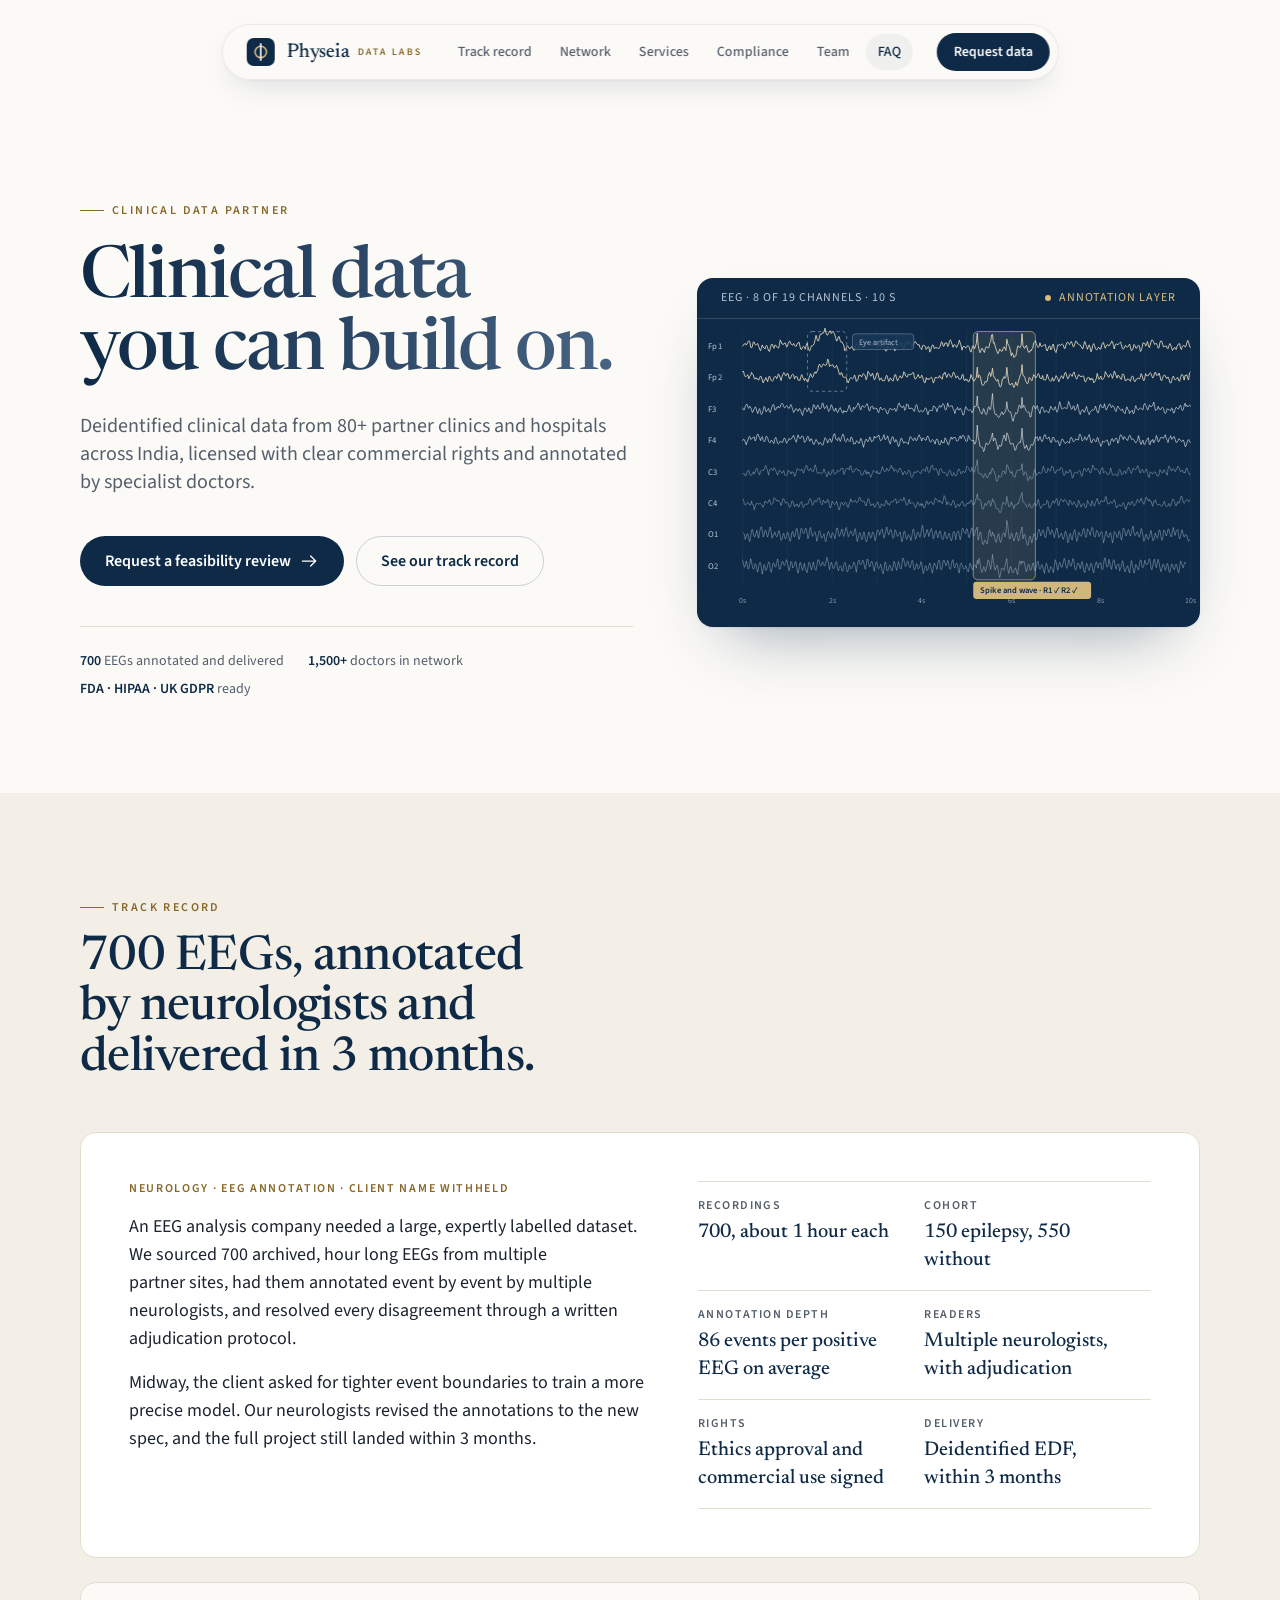
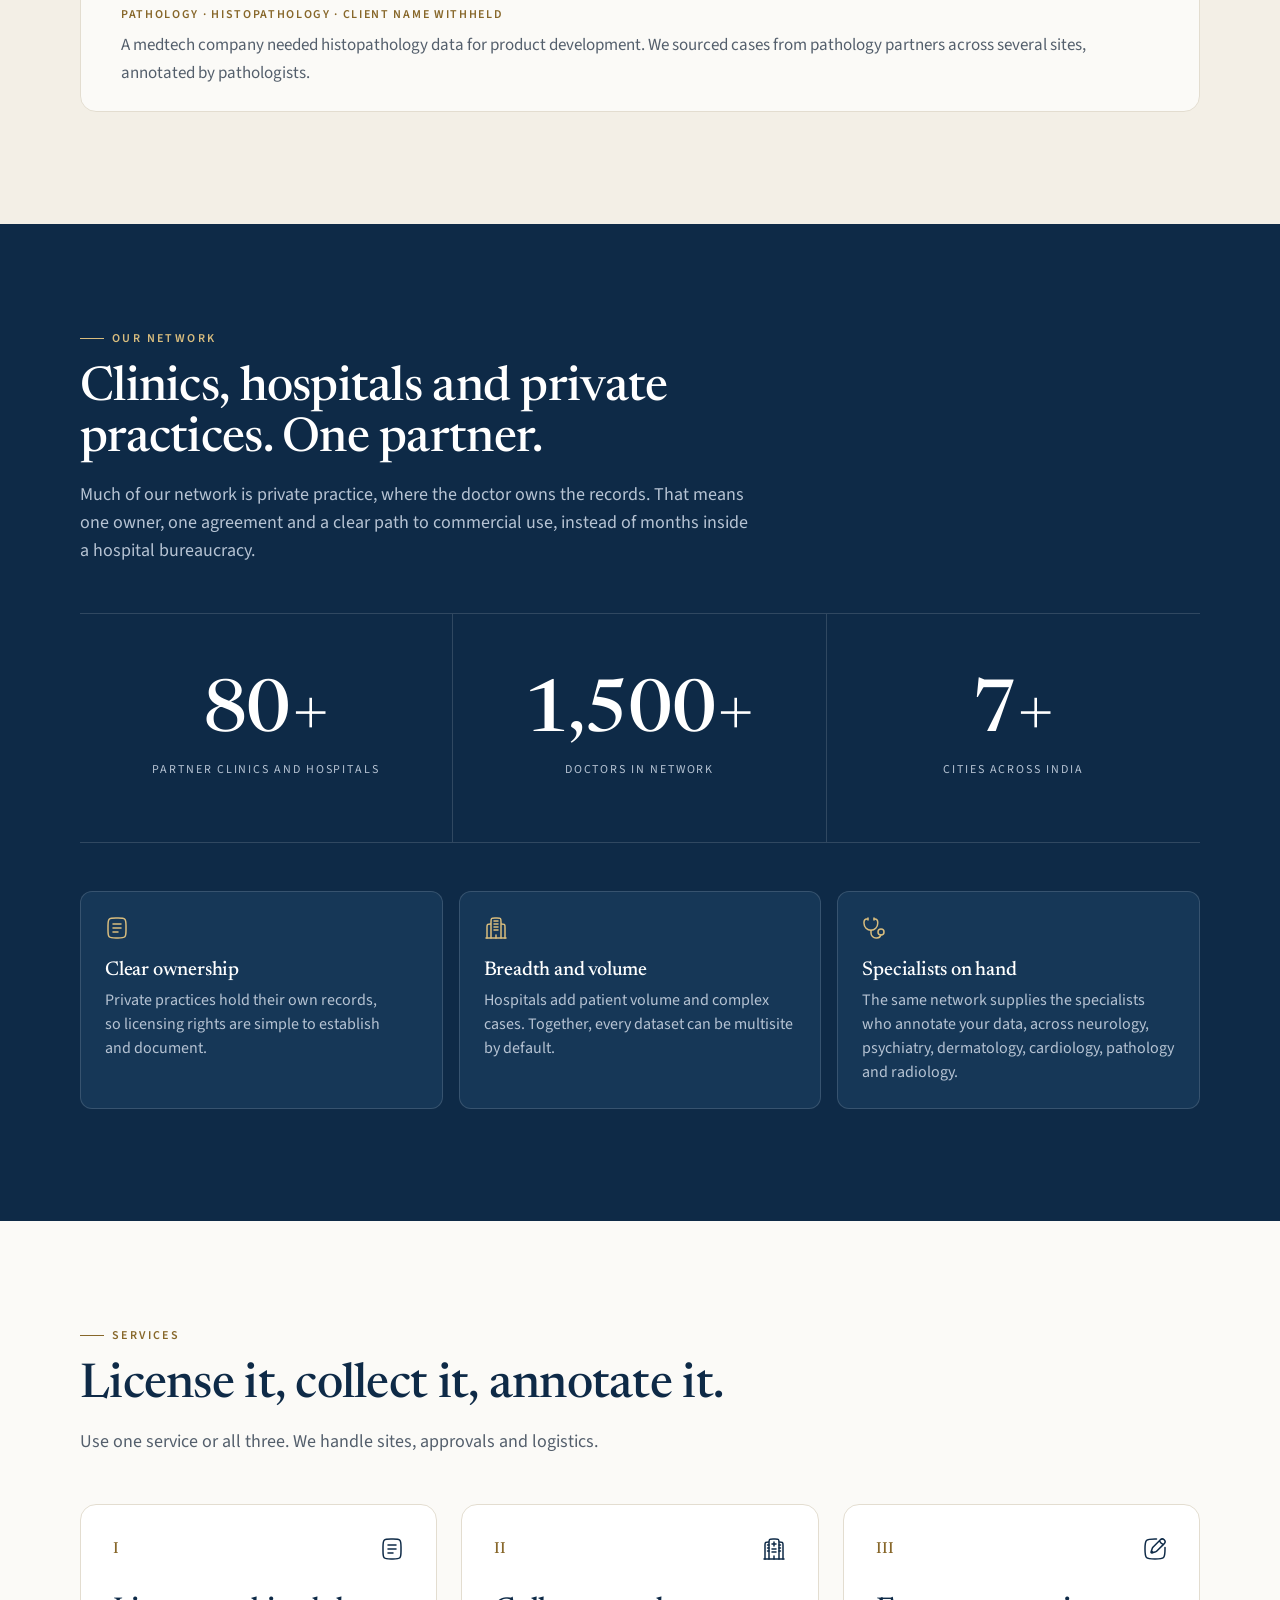
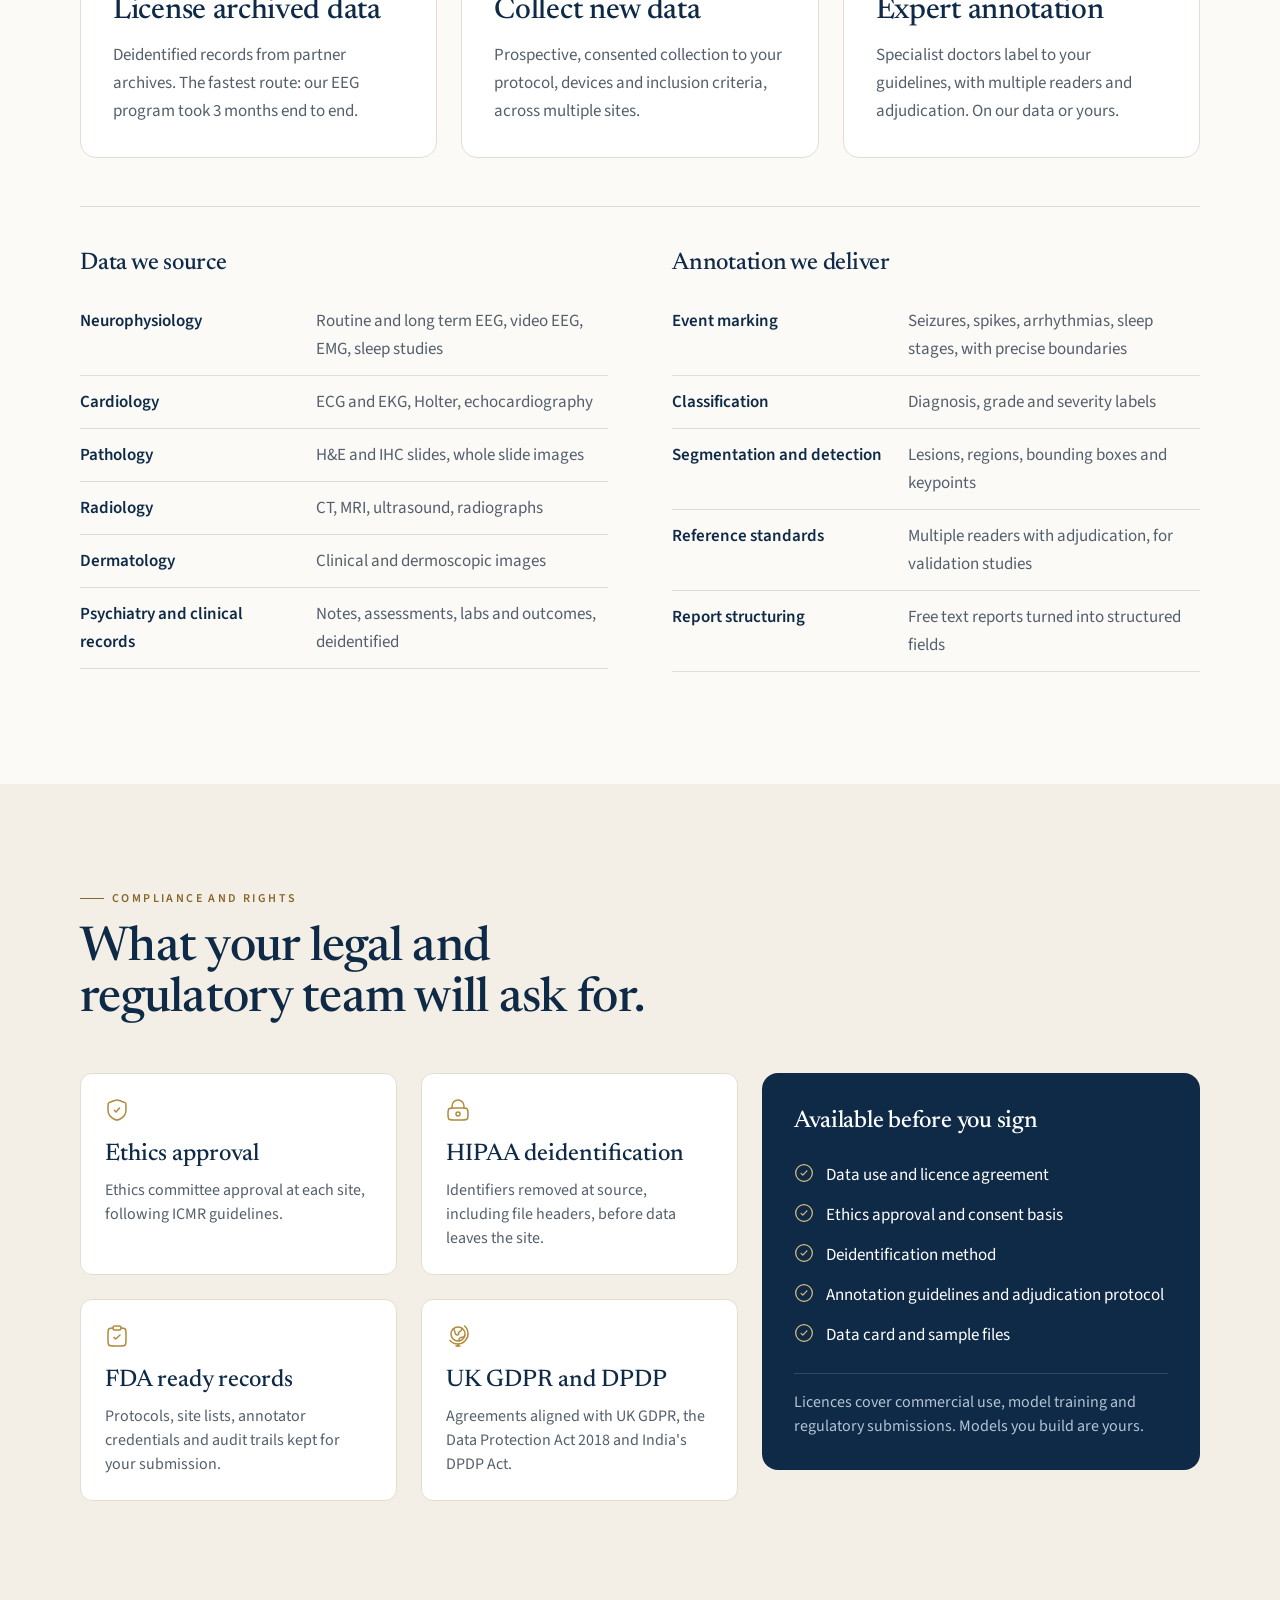
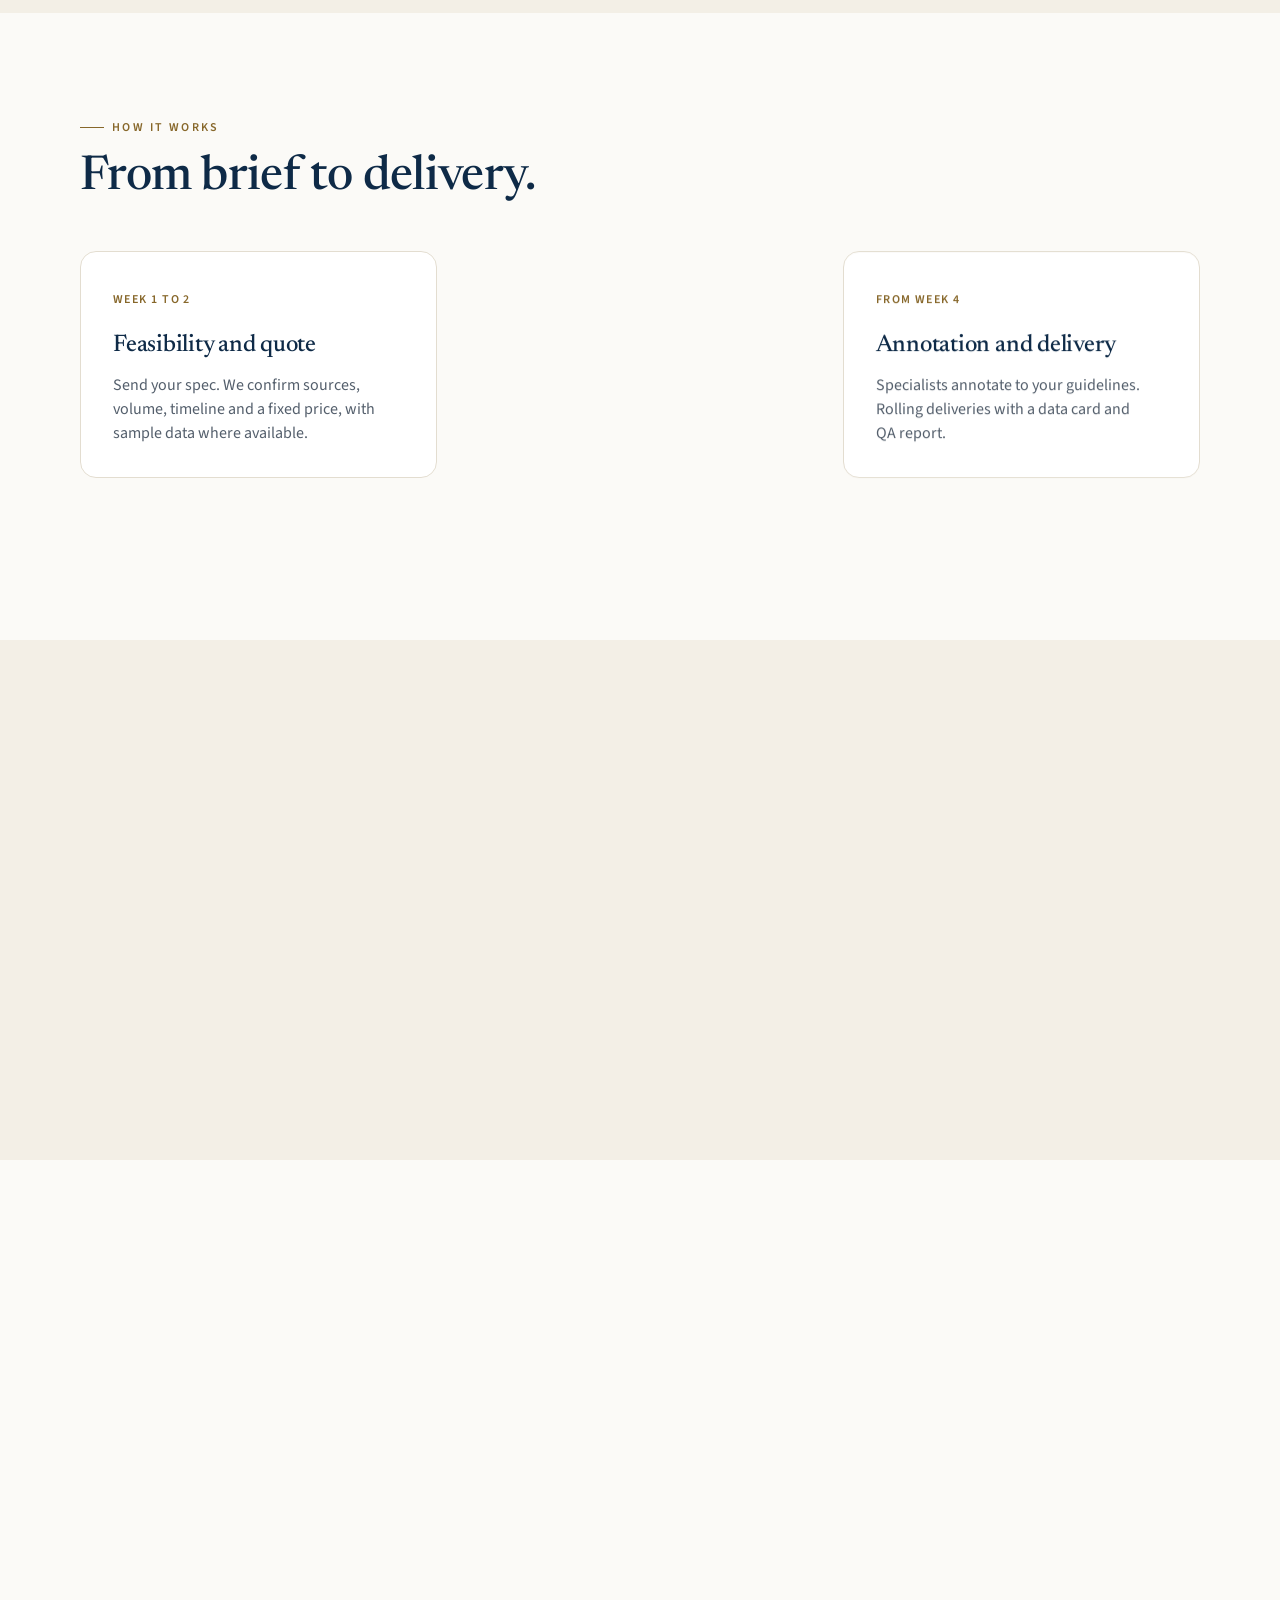
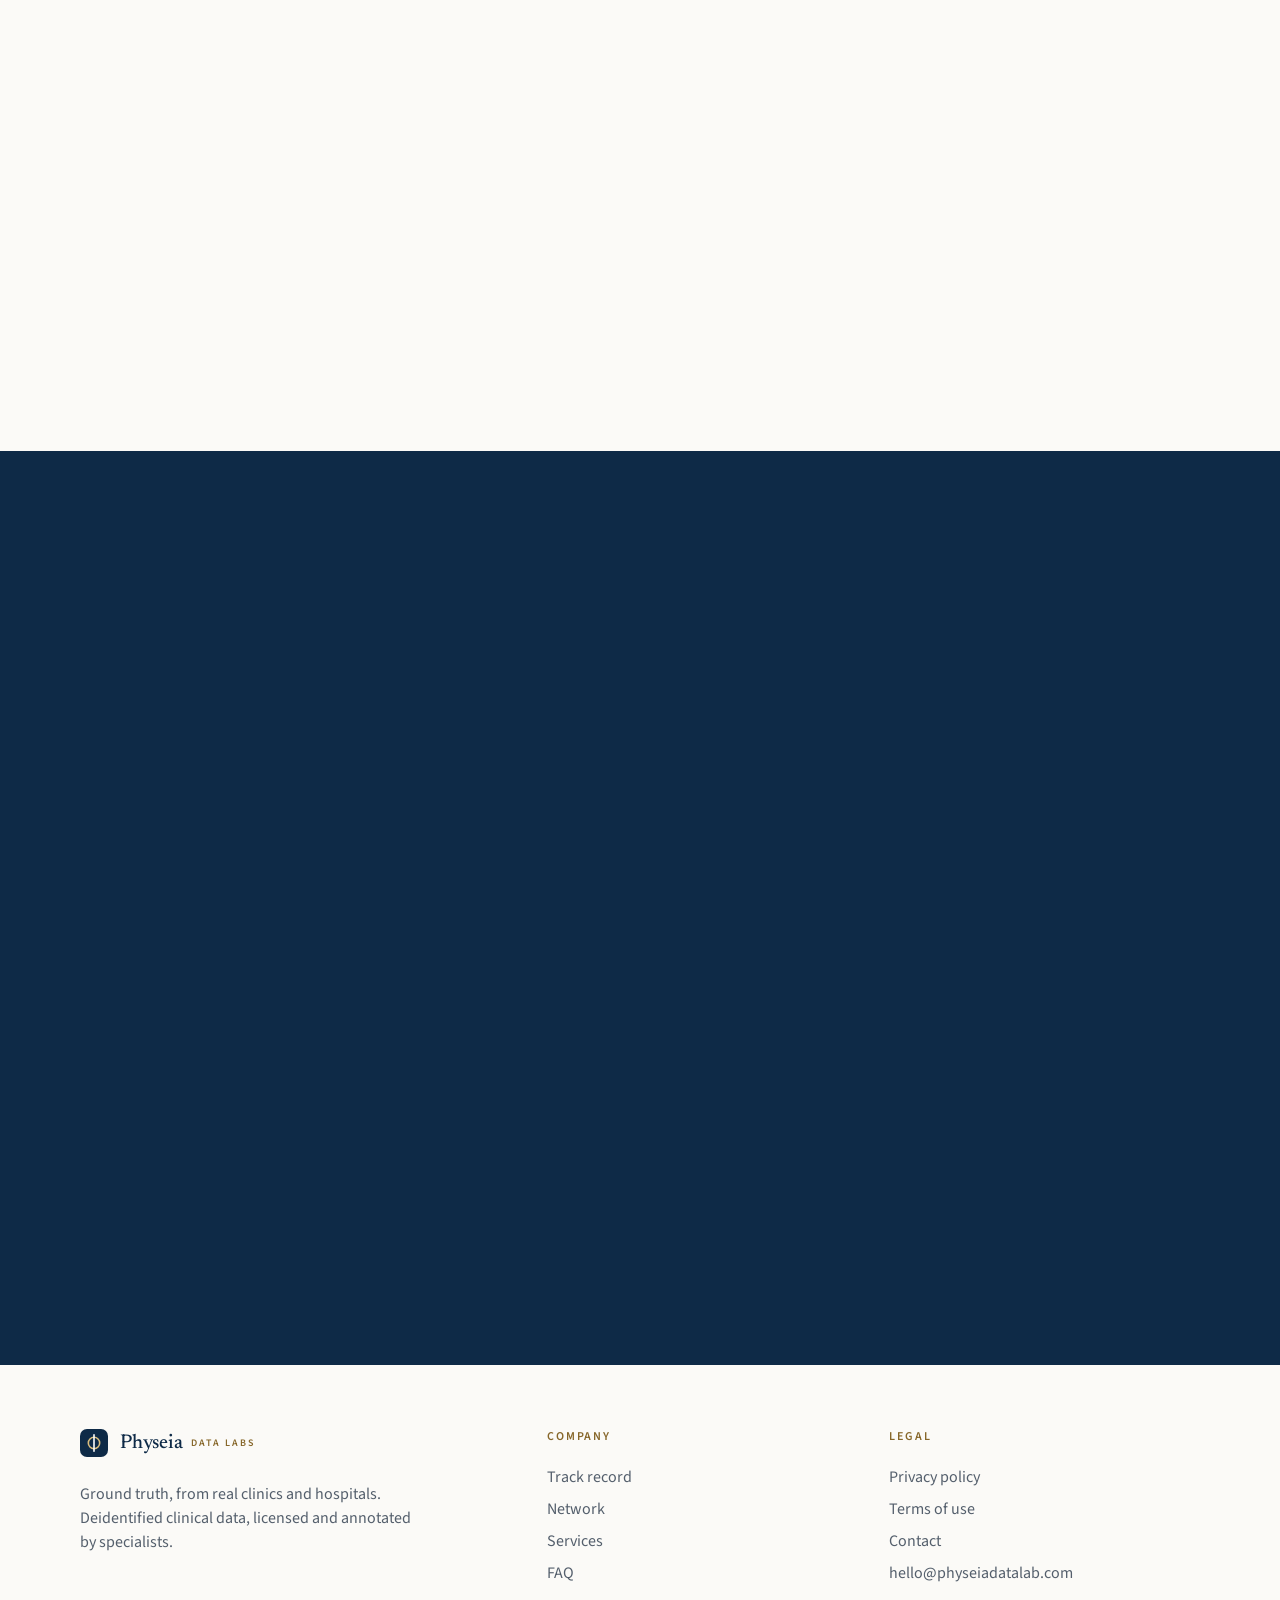
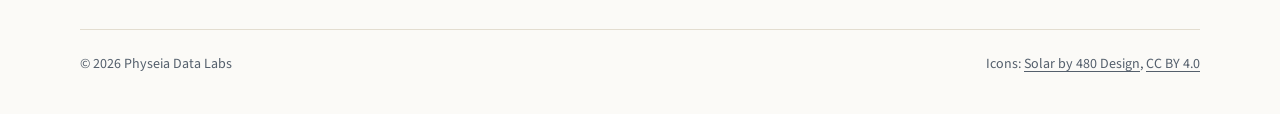
==== commit 02c8313c: "Merge custom domain, Web3Forms and email changes into the buyer-first redesign Co-Authored-By: Claud" ====
--- a/index.html
+++ b/index.html
@@ -7,11 +7,13 @@
 <meta name="description" content="Deidentified clinical data from 80+ partner clinics and hospitals across India, licensed with clear commercial rights and annotated by specialist doctors. Built to FDA, HIPAA and UK GDPR standards.">
 <meta name="theme-color" content="#0e2a47">
 <link rel="icon" href="favicon.svg" type="image/svg+xml">
+<link rel="canonical" href="https://physeiadatalab.com/">
+<meta property="og:url" content="https://physeiadatalab.com/">
 <meta property="og:type" content="website">
 <meta property="og:site_name" content="Physeia Data Labs">
 <meta property="og:title" content="Physeia Data Labs | Clinical data you can build on">
 <meta property="og:description" content="Deidentified clinical data from 80+ partner clinics and hospitals across India, with clear commercial rights and specialist annotation.">
-<meta property="og:image" content="https://adatiasam.github.io/ubiquitous-disco/og.png">
+<meta property="og:image" content="https://physeiadatalab.com/og.png">
 <meta property="og:image:width" content="1200">
 <meta property="og:image:height" content="630">
 <meta property="og:image:alt" content="Physeia Data Labs: clinical data you can build on">
@@ -19,9 +21,9 @@
 <link rel="preconnect" href="https://fonts.googleapis.com">
 <link rel="preconnect" href="https://fonts.gstatic.com" crossorigin>
 <link href="https://fonts.googleapis.com/css2?family=Newsreader:opsz,wght@6..72,400;6..72,500&family=Source+Sans+3:wght@400;500;600&display=swap" rel="stylesheet">
-<link rel="stylesheet" href="assets/site.css">
+<link rel="stylesheet" href="assets/site.css?v=202610301351">
 <script type="application/ld+json">
-{"@context":"https://schema.org","@type":"Organization","name":"Physeia Data Labs","description":"Deidentified clinical data from 80+ partner clinics and hospitals across India, licensed with clear commercial rights and annotated by specialist doctors.","url":"https://adatiasam.github.io/ubiquitous-disco/"}
+{"@context":"https://schema.org","@type":"Organization","name":"Physeia Data Labs","description":"Deidentified clinical data from 80+ partner clinics and hospitals across India, licensed with clear commercial rights and annotated by specialist doctors.","url":"https://physeiadatalab.com/","email":"hello@physeiadatalab.com"}
 </script>
 <!-- Asset provenance: icons are Solar by 480 Design (CC BY 4.0) from @iconify-json/solar, inlined at build time.
      Signal graphics are generated illustrative plots, not patient recordings.
@@ -283,10 +285,15 @@
           <li><svg class="icon" viewBox="0 0 24 24" aria-hidden="true" focusable="false"><g fill="none" stroke="currentColor" stroke-linecap="round" stroke-width="1.5"><circle cx="12" cy="12" r="10"/><path stroke-linejoin="round" d="M8.5 12.5L10.5 14.5L15.5 9.5"/></g></svg>Sample data before you commit, where available</li>
           <li><svg class="icon" viewBox="0 0 24 24" aria-hidden="true" focusable="false"><g fill="none" stroke="currentColor" stroke-linecap="round" stroke-width="1.5"><circle cx="12" cy="12" r="10"/><path stroke-linejoin="round" d="M8.5 12.5L10.5 14.5L15.5 9.5"/></g></svg>Built to FDA, HIPAA and UK GDPR standards</li>
         </ul>
+        <p class="contact-alt">Prefer email? Write to <a href="mailto:hello@physeiadatalab.com">hello@physeiadatalab.com</a></p>
       </div>
       <div data-reveal data-delay=".1">
-        <form class="form" id="brief" novalidate data-endpoint="https://formsubmit.co/ajax/adatiasam@gmail.com">
-          <input type="text" name="_honey" tabindex="-1" autocomplete="off" aria-hidden="true" style="position:absolute;left:-9999px">
+        <form class="form" id="brief" novalidate method="POST" action="https://api.web3forms.com/submit">
+          <input type="hidden" name="access_key" value="7e0f9874-e840-4730-abad-bc5571ff69cc">
+          <input type="hidden" name="subject" value="Physeia Data Labs feasibility request">
+          <input type="hidden" name="from_name" value="Physeia Data Labs website">
+          <input type="hidden" name="redirect" value="https://physeiadatalab.com/?sent=1#contact">
+          <input type="checkbox" name="botcheck" tabindex="-1" autocomplete="off" aria-hidden="true" style="position:absolute;left:-9999px;opacity:0">
           <div class="row">
             <div class="field"><label for="f-name">Name</label><input id="f-name" name="name" required autocomplete="name" aria-describedby="name-err"><span class="err" id="name-err" role="alert"></span></div>
             <div class="field"><label for="f-email">Work email</label><input id="f-email" name="email" type="email" required autocomplete="email" aria-describedby="email-err"><span class="err" id="email-err" role="alert"></span></div>
@@ -329,15 +336,15 @@
     <div class="foot-top">
       <div>
         <a class="brand" href="./" aria-label="Physeia Data Labs home"><svg class="brand-mark" viewBox="0 0 32 32" aria-hidden="true"><rect width="32" height="32" rx="8" fill="#0e2a47"/><circle cx="16" cy="16" r="6.5" fill="none" stroke="#d9bd7e" stroke-width="1.8"/><path d="M16 6.5v19" stroke="#ffffff" stroke-width="1.8" stroke-linecap="round"/></svg><span class="brand-word">Physeia<small>DATA LABS</small></span></a>
-        <p>Ground truth, from real hospitals. Licensed, custom collected and specialist annotated clinical data.</p>
+        <p>Ground truth, from real clinics and hospitals. Deidentified clinical data, licensed and annotated by specialists.</p>
       </div>
       <div class="foot-col">
         <h4>Company</h4>
-        <a href="#services">Services</a><a href="#annotation">Annotation</a><a href="#programs">Programs</a><a href="#faq">FAQ</a>
+        <a href="#work">Track record</a><a href="#network">Network</a><a href="#services">Services</a><a href="#faq">FAQ</a>
       </div>
       <div class="foot-col">
         <h4>Legal</h4>
-        <a href="privacy.html">Privacy policy</a><a href="terms.html">Terms of use</a><a href="#contact">Contact</a>
+        <a href="privacy.html">Privacy policy</a><a href="terms.html">Terms of use</a><a href="#contact">Contact</a><a href="mailto:hello@physeiadatalab.com">hello@physeiadatalab.com</a>
       </div>
     </div>
     <div class="foot-bot">
@@ -351,6 +358,6 @@
 <script src="assets/vendor/ScrollTrigger.min.js" defer></script>
 <script src="assets/vendor/CustomEase.min.js" defer></script>
 <script src="assets/vendor/lenis.min.js" defer></script>
-<script src="assets/site.js" defer></script>
+<script src="assets/site.js?v=202610301351" defer></script>
 </body>
 </html>
--- a/assets/site.css
+++ b/assets/site.css
@@ -305,6 +305,9 @@
 .assure { list-style: none; padding: 0; margin: var(--s-500) 0 0; display: grid; gap: var(--s-200); }
 .assure li { display: flex; gap: var(--s-100); color: var(--white); }
 .assure .icon { color: var(--gold-light); }
+.contact-alt { margin-top: var(--s-400); color: var(--mut-dark); font-size: 1rem; line-height: 1.5rem; }
+.contact-alt a { color: var(--white); text-decoration: underline; text-underline-offset: 3px; overflow-wrap: anywhere; }
+.contact-alt a:hover { color: var(--gold-light); }
 .form { display: grid; gap: var(--s-200); padding: var(--s-400); border-radius: 16px; background: var(--paper); color: var(--ink); }
 @media (max-width: 639px) { .form { padding: var(--s-300); } }
 .row { display: grid; gap: var(--s-200); }
@@ -327,10 +330,15 @@
 .form-note { font-size: .875rem; line-height: 1.25rem; color: var(--mut); }
 .form-status { font-size: .875rem; line-height: 1.25rem; }
 .form-status.error { color: var(--danger); }
+.form[hidden] { display: none; }
+.form.leaving { opacity: 0; transform: translateY(8px); transition: opacity .3s var(--ease), transform .3s var(--ease); }
 .success { display: none; padding: var(--s-400); border-radius: 16px; background: var(--paper); color: var(--ink); }
-.success.show { display: block; }
+.success.show { display: block; animation: success-in .5s var(--ease) both; }
+@keyframes success-in { from { opacity: 0; transform: translateY(12px); } to { opacity: 1; transform: none; } }
+@media (prefers-reduced-motion: reduce) { .success.show { animation: none; } .form.leaving { transition: none; } }
+.success:focus { outline: none; }
 .success .icon { color: var(--gold); width: 32px; height: 32px; }
-.success h3 { margin-top: var(--s-200); }
+.success h3 { margin-top: var(--s-200); color: var(--navy); }
 .success p { margin-top: var(--s-75); color: var(--mut); }
 
 /* Footer */
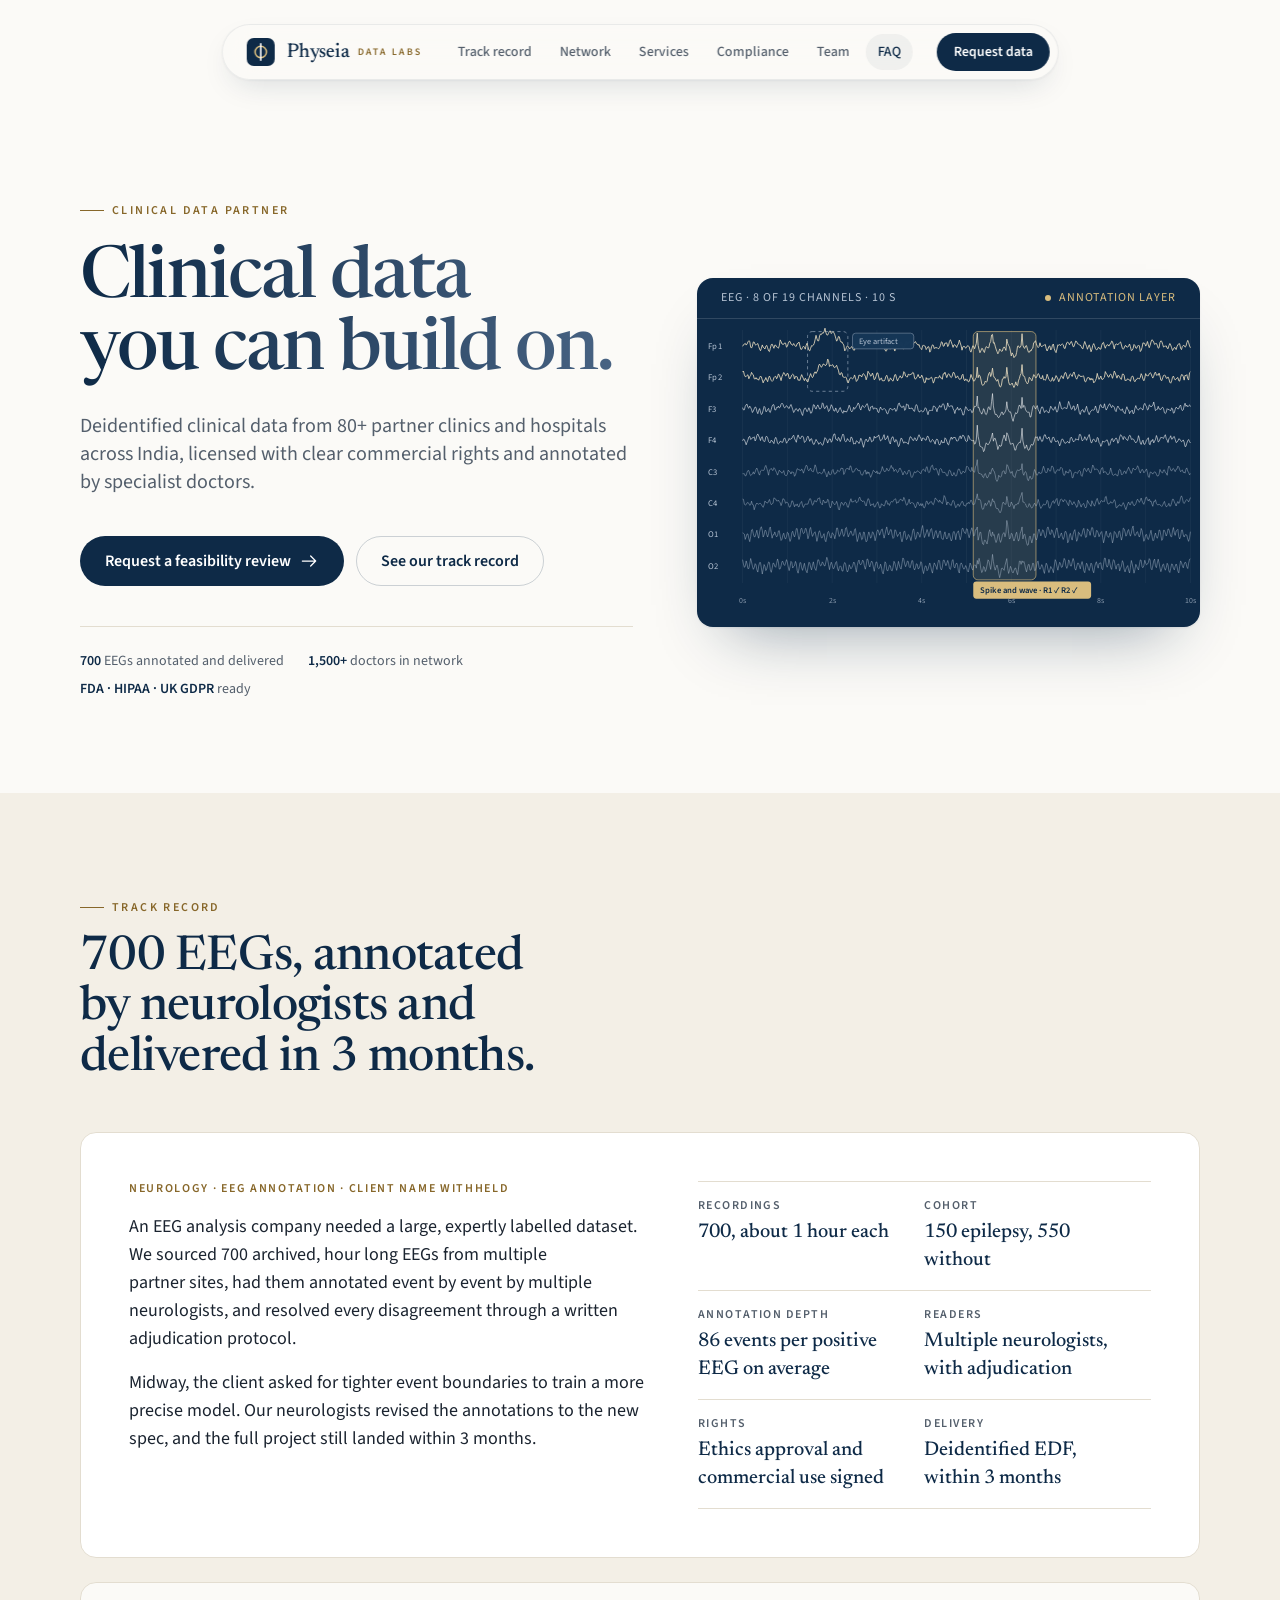
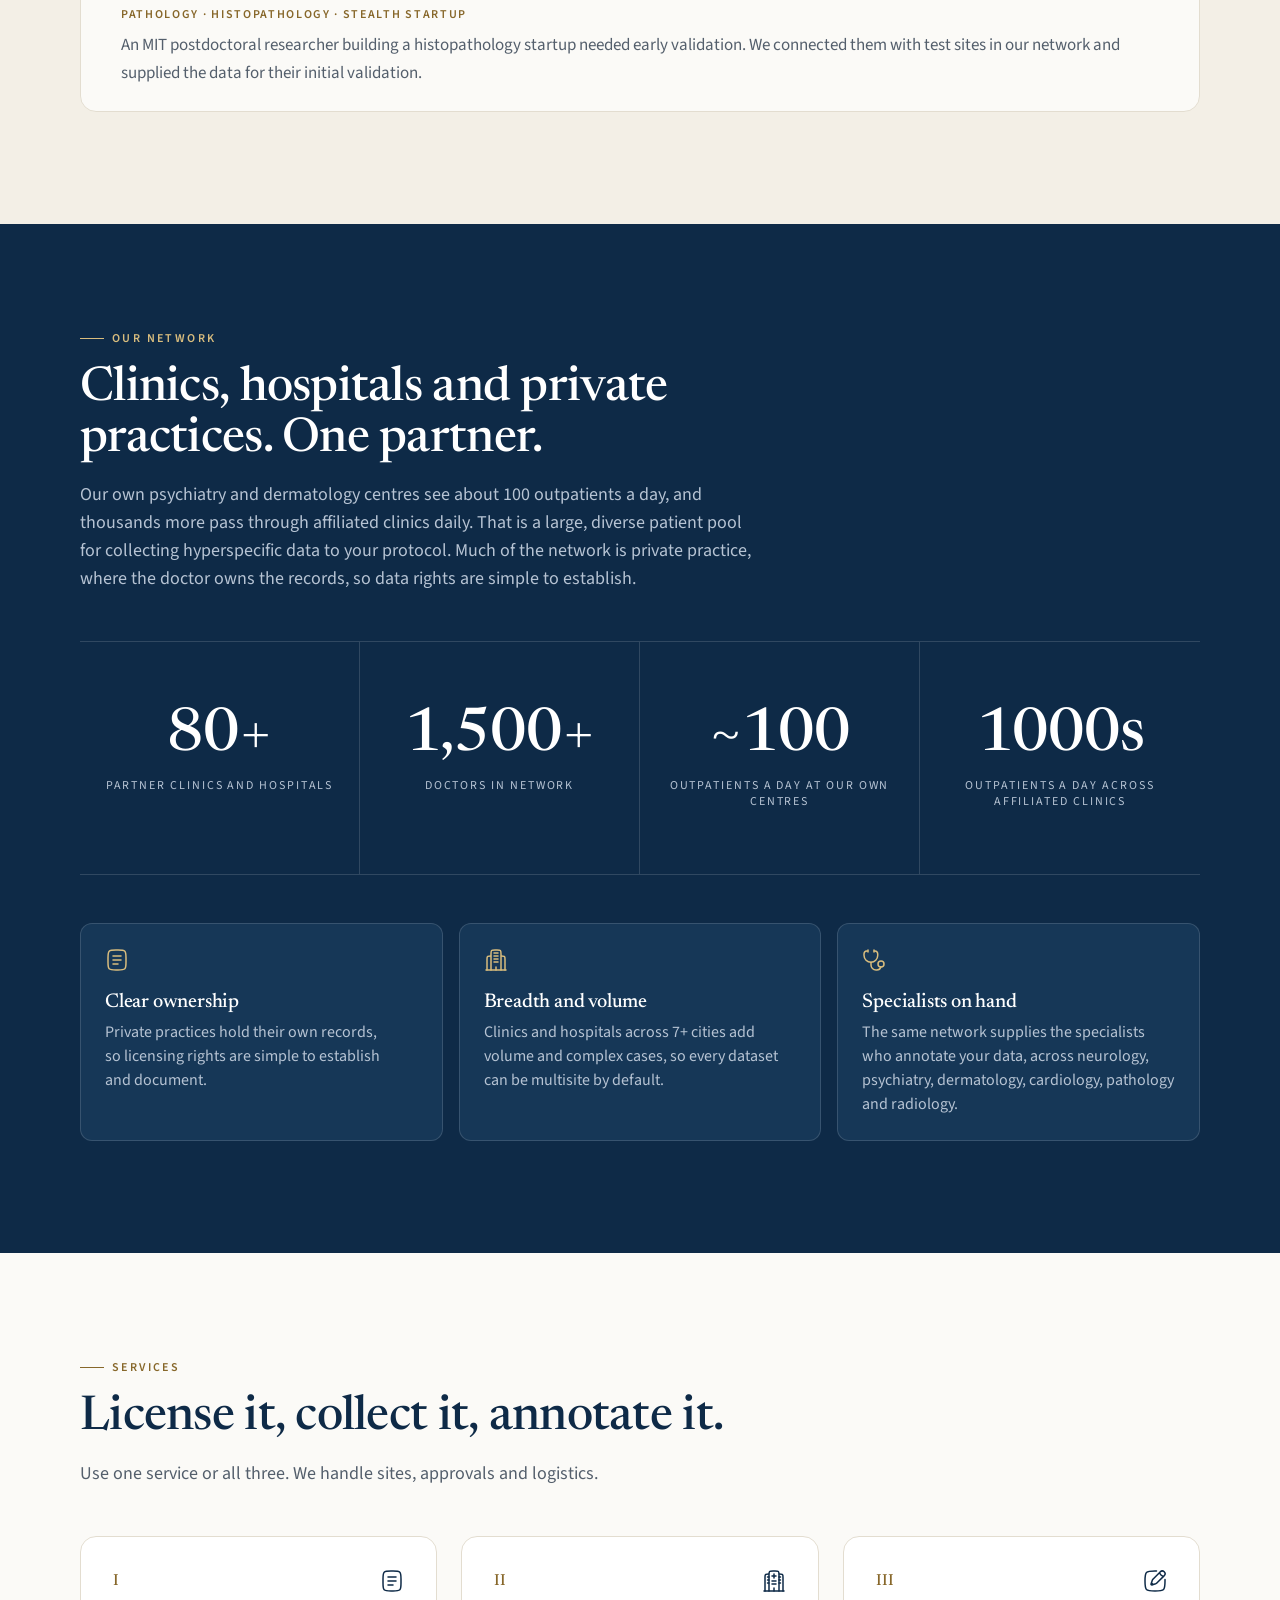
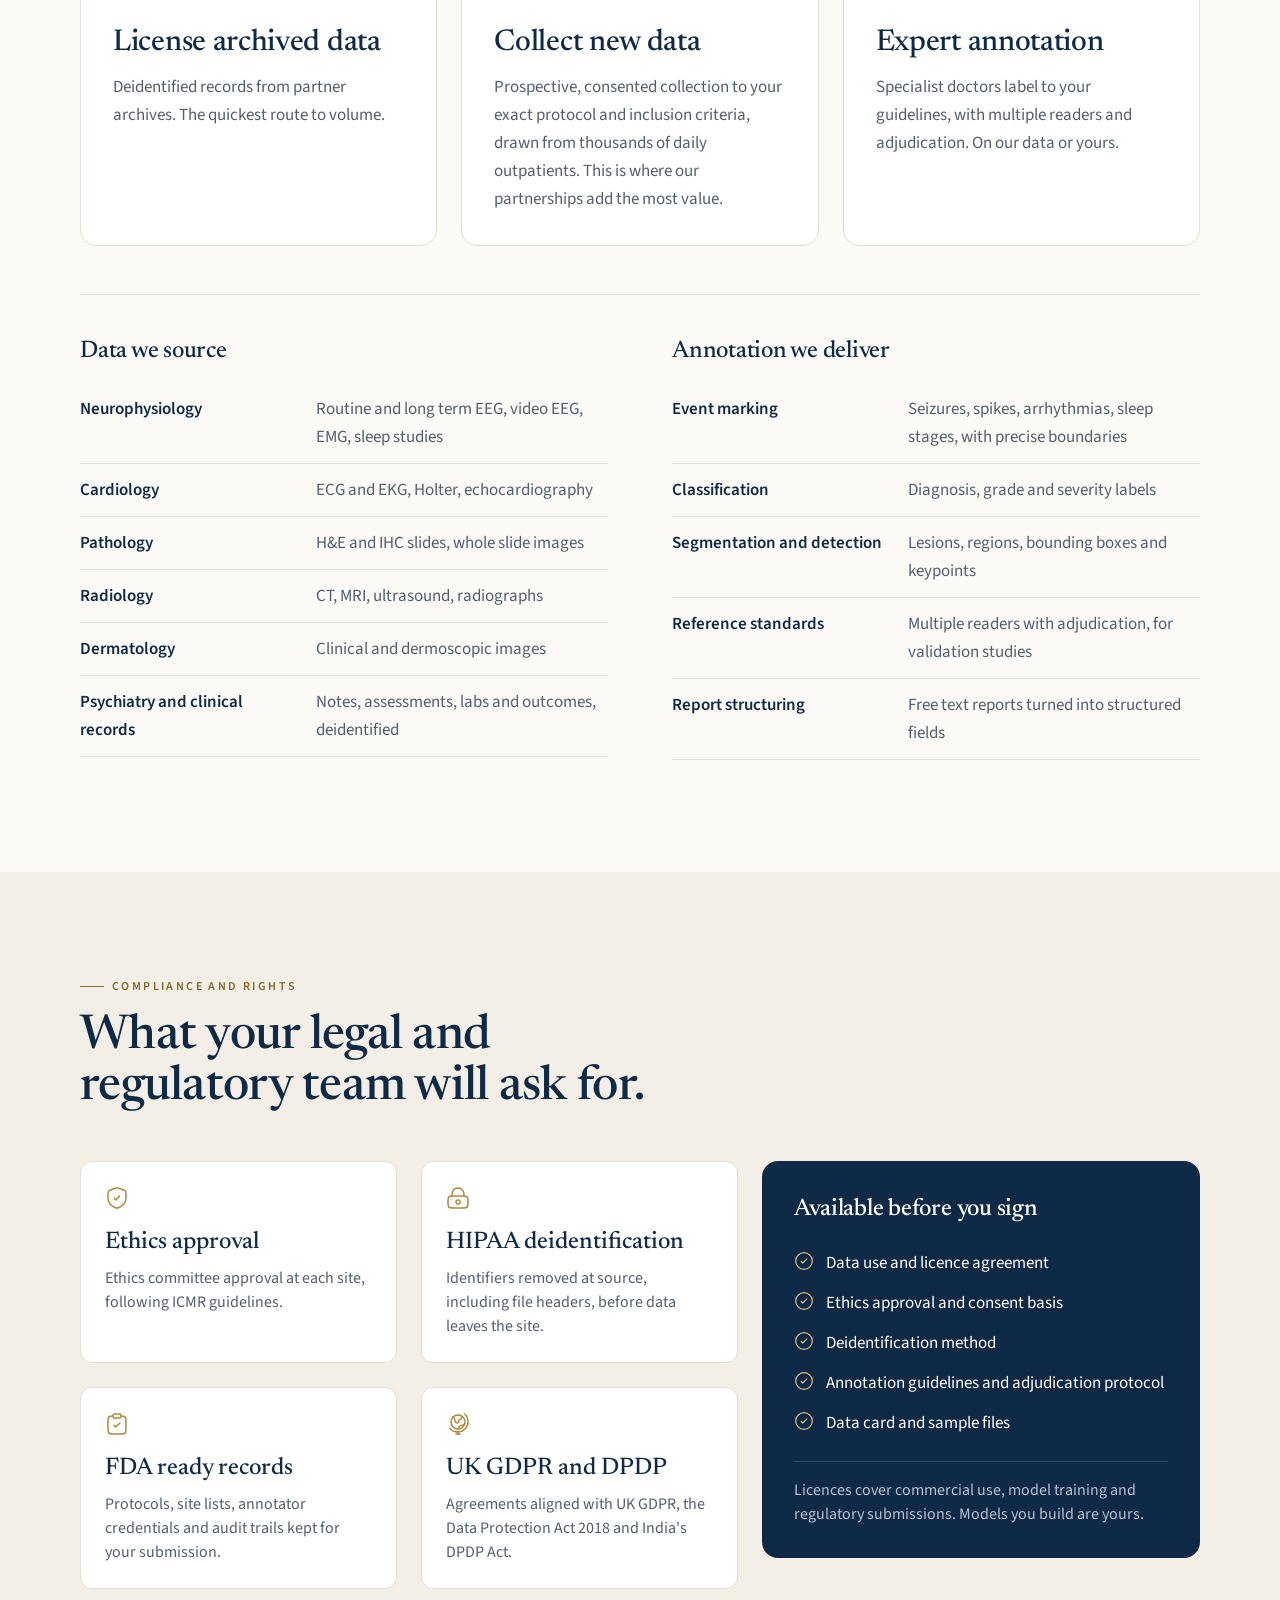
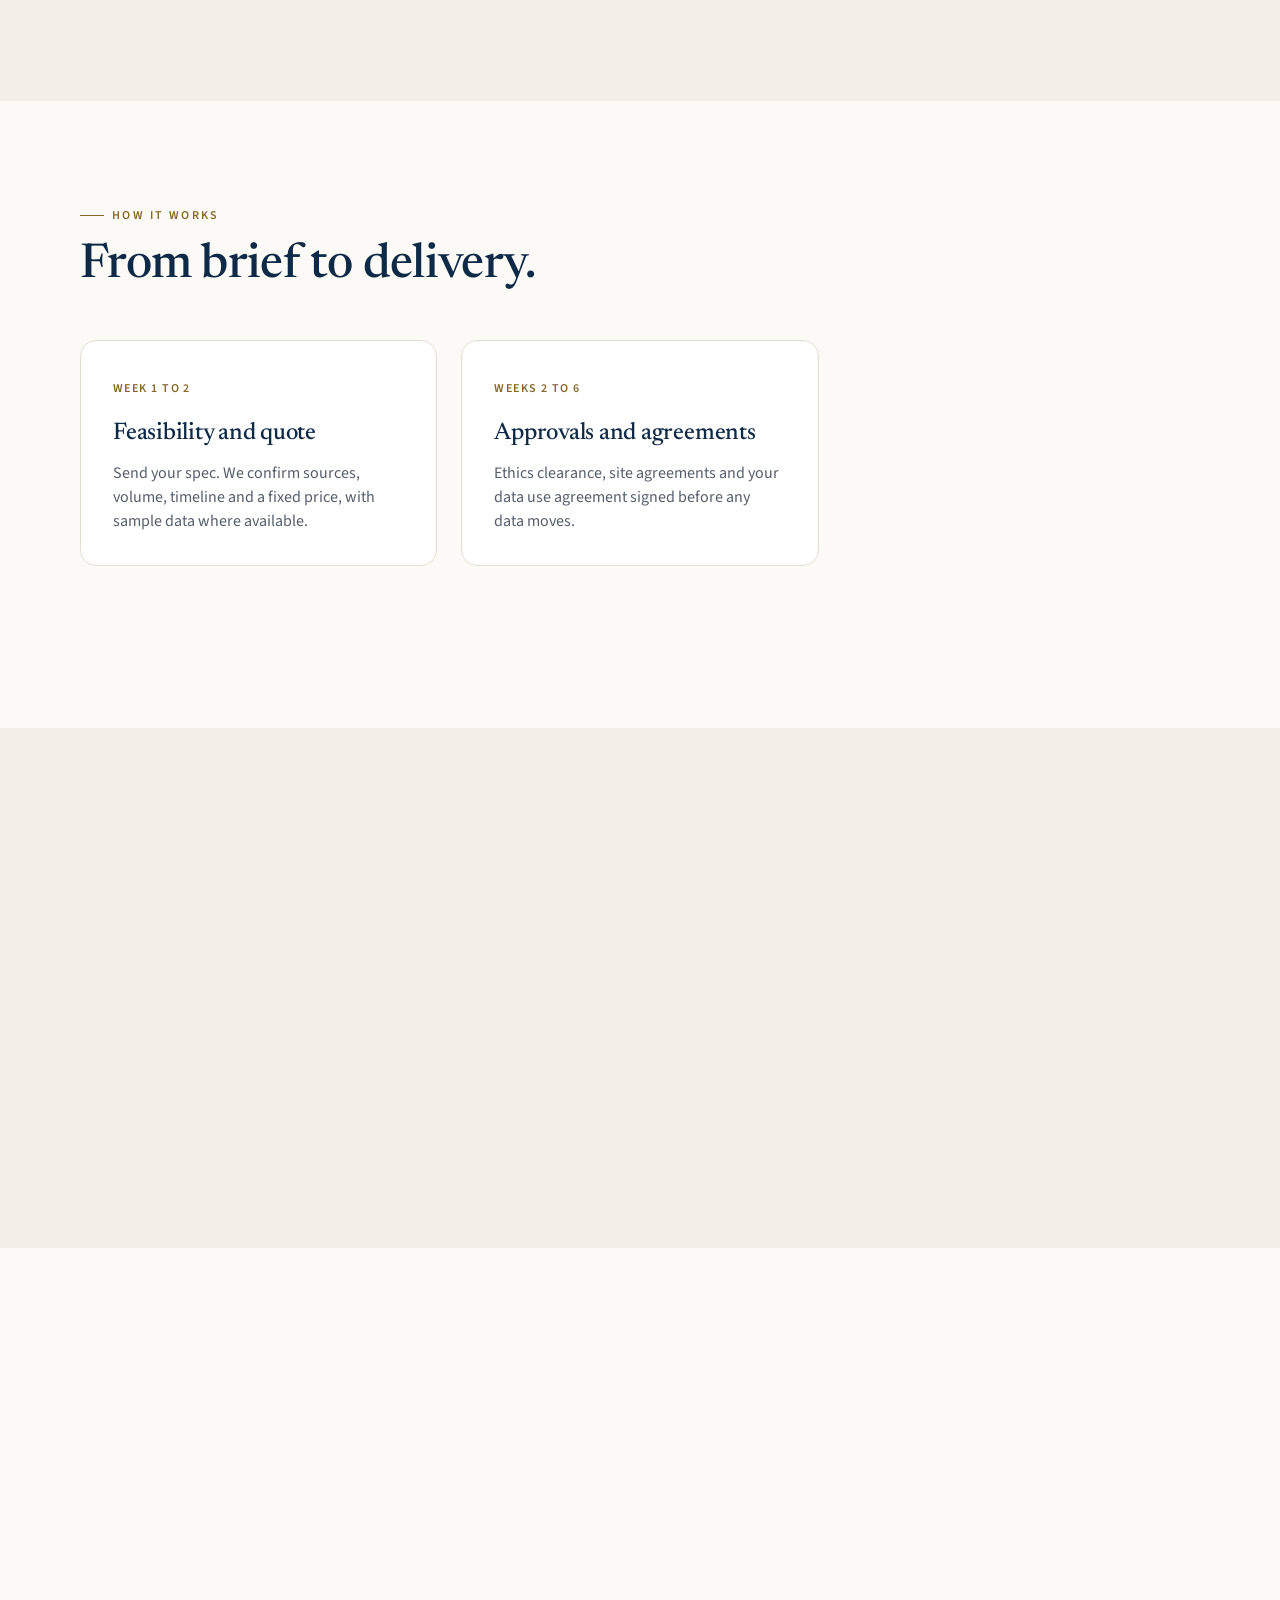
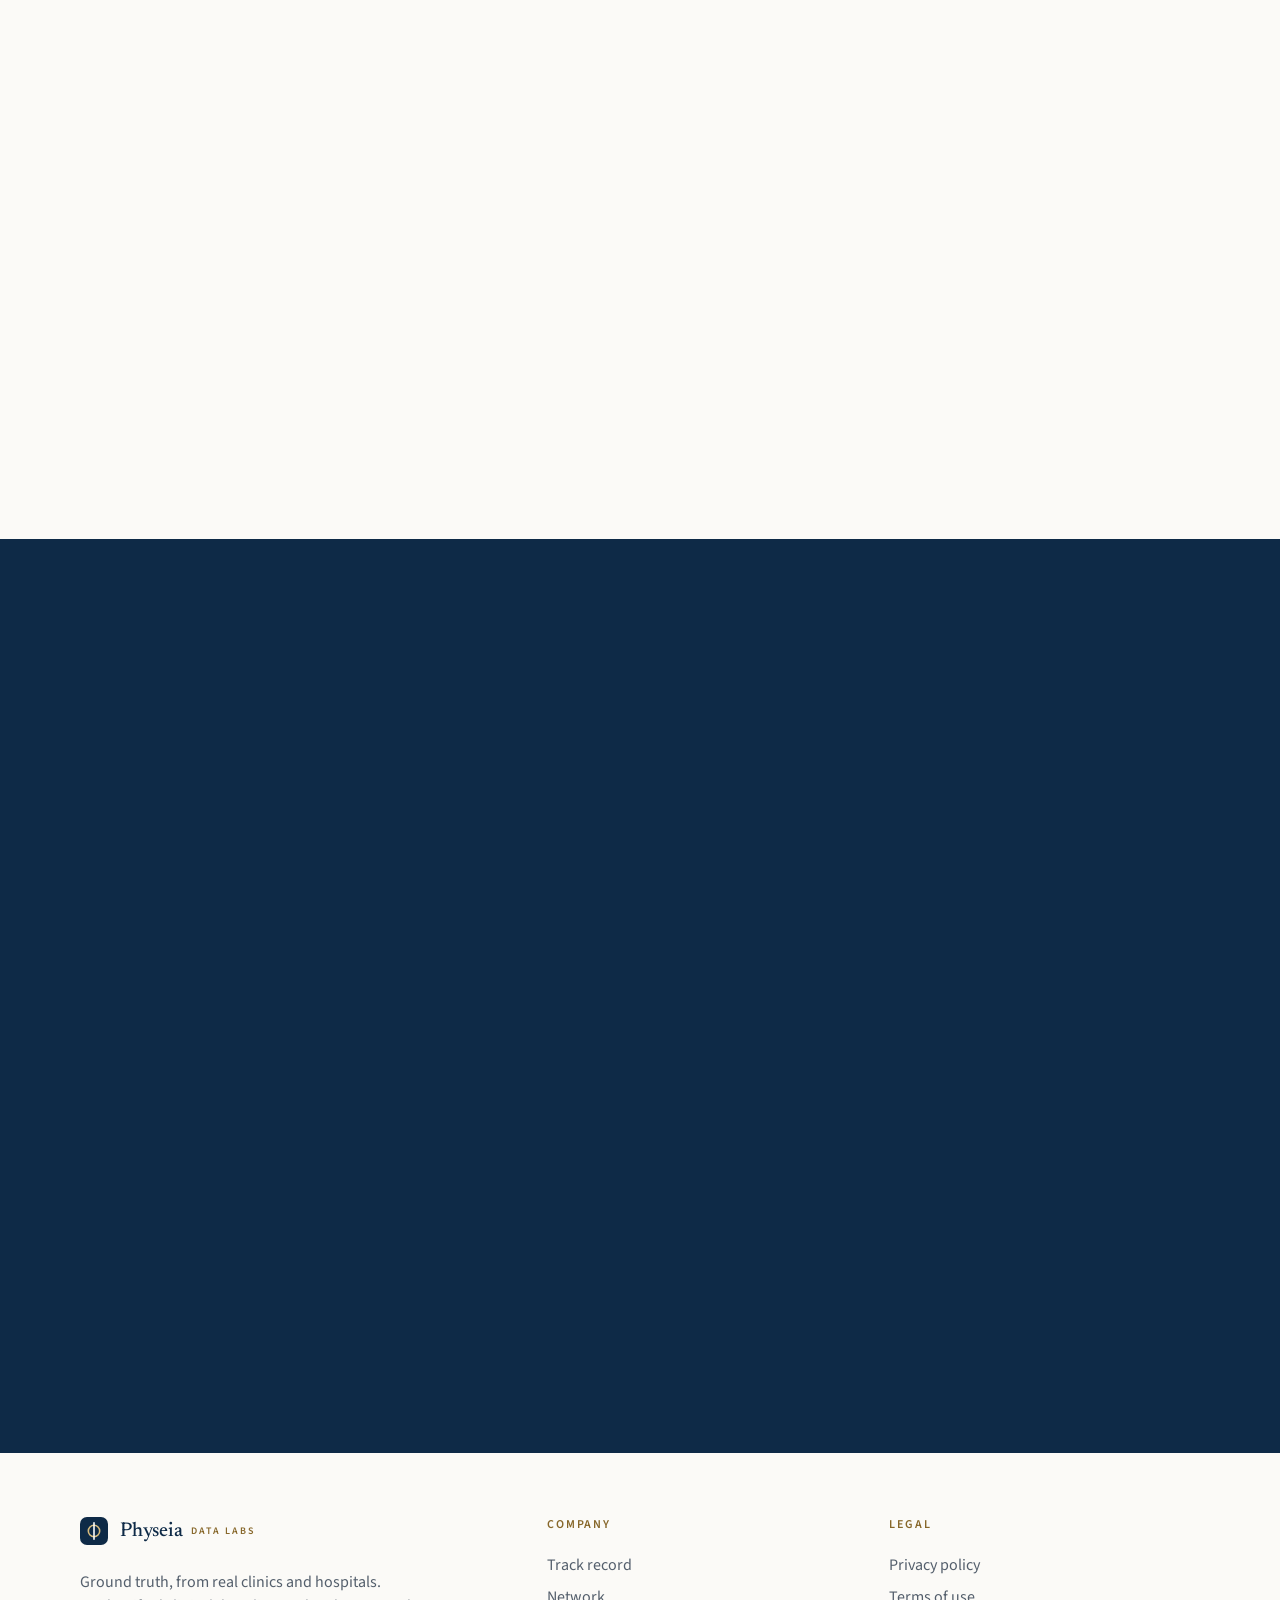
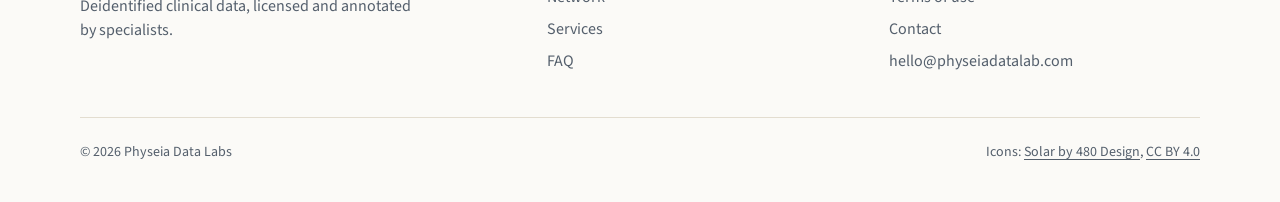
==== commit dd486d94: "Shorter pricing and timeline answers, outpatient volume for prospective data, MIT postdoc histopatho" ====
--- a/index.html
+++ b/index.html
@@ -108,8 +108,8 @@
         </dl>
       </div>
       <div class="case-small" data-reveal>
-        <p class="case-meta">Pathology · Histopathology · Client name withheld</p>
-        <p>A medtech company needed histopathology data for product development. We sourced cases from pathology partners across several sites, annotated by pathologists.</p>
+        <p class="case-meta">Pathology · Histopathology · Stealth startup</p>
+        <p>An MIT postdoctoral researcher building a histopathology startup needed early validation. We connected them with test sites in our network and supplied the data for their initial validation.</p>
       </div>
     </div>
   </section>
@@ -120,16 +120,17 @@
       <div class="head" data-reveal>
         <span class="eyebrow">Our network</span>
         <h2>Clinics, hospitals and private practices. One partner.</h2>
-        <p>Much of our network is private practice, where the doctor owns the records. That means one owner, one agreement and a clear path to commercial use, instead of months inside a hospital bureaucracy.</p>
+        <p>Our own psychiatry and dermatology centres see about 100 outpatients a day, and thousands more pass through affiliated clinics daily. That is a large, diverse patient pool for collecting hyperspecific data to your protocol. Much of the network is private practice, where the doctor owns the records, so data rights are simple to establish.</p>
       </div>
       <div class="stats">
         <div class="stat" data-reveal><div class="n">80+</div><div class="l">Partner clinics and hospitals</div></div>
         <div class="stat" data-reveal data-delay=".08"><div class="n">1,500+</div><div class="l">Doctors in network</div></div>
-        <div class="stat" data-reveal data-delay=".16"><div class="n">7+</div><div class="l">Cities across India</div></div>
+        <div class="stat" data-reveal data-delay=".16"><div class="n">~100</div><div class="l">Outpatients a day at our own centres</div></div>
+        <div class="stat" data-reveal data-delay=".24"><div class="n">1000s</div><div class="l">Outpatients a day across affiliated clinics</div></div>
       </div>
       <div class="net">
         <div class="net-item" data-reveal><svg class="icon" viewBox="0 0 24 24" aria-hidden="true" focusable="false"><g fill="none" stroke="currentColor" stroke-linecap="round" stroke-width="1.5"><path d="M3 10C3 6.22876 3 4.34315 4.17157 3.17157C5.34315 2 7.22876 2 11 2H13C16.7712 2 18.6569 2 19.8284 3.17157C21 4.34315 21 6.22876 21 10V14C21 17.7712 21 19.6569 19.8284 20.8284C18.6569 22 16.7712 22 13 22H11C7.22876 22 5.34315 22 4.17157 20.8284C3 19.6569 3 17.7712 3 14V10Z"/><path d="M8 12H16"/><path d="M8 8H16"/><path d="M8 16H13"/></g></svg><h3>Clear ownership</h3><p>Private practices hold their own records, so licensing rights are simple to establish and document.</p></div>
-        <div class="net-item" data-reveal data-delay=".08"><svg class="icon" viewBox="0 0 24 24" aria-hidden="true" focusable="false"><g fill="none" stroke="currentColor" stroke-linecap="round" stroke-width="1.5"><path d="M22 22L2 22"/><path d="M17 22V6C17 4.11438 17 3.17157 16.4142 2.58579C15.8284 2 14.8856 2 13 2H11C9.11438 2 8.17157 2 7.58579 2.58579C7 3.17157 7 4.11438 7 6V22"/><path d="M21 22V11.5C21 10.0955 21 9.39331 20.6629 8.88886C20.517 8.67048 20.3295 8.48298 20.1111 8.33706C19.6067 8 18.9045 8 17.5 8"/><path d="M3 22V11.5C3 10.0955 3 9.39331 3.33706 8.88886C3.48298 8.67048 3.67048 8.48298 3.88886 8.33706C4.39331 8 5.09554 8 6.5 8"/><path d="M12 22V19"/><path d="M10 5H14"/><path d="M10 8H14"/><path d="M10 11H14"/><path d="M10 14H14"/></g></svg><h3>Breadth and volume</h3><p>Hospitals add patient volume and complex cases. Together, every dataset can be multisite by default.</p></div>
+        <div class="net-item" data-reveal data-delay=".08"><svg class="icon" viewBox="0 0 24 24" aria-hidden="true" focusable="false"><g fill="none" stroke="currentColor" stroke-linecap="round" stroke-width="1.5"><path d="M22 22L2 22"/><path d="M17 22V6C17 4.11438 17 3.17157 16.4142 2.58579C15.8284 2 14.8856 2 13 2H11C9.11438 2 8.17157 2 7.58579 2.58579C7 3.17157 7 4.11438 7 6V22"/><path d="M21 22V11.5C21 10.0955 21 9.39331 20.6629 8.88886C20.517 8.67048 20.3295 8.48298 20.1111 8.33706C19.6067 8 18.9045 8 17.5 8"/><path d="M3 22V11.5C3 10.0955 3 9.39331 3.33706 8.88886C3.48298 8.67048 3.67048 8.48298 3.88886 8.33706C4.39331 8 5.09554 8 6.5 8"/><path d="M12 22V19"/><path d="M10 5H14"/><path d="M10 8H14"/><path d="M10 11H14"/><path d="M10 14H14"/></g></svg><h3>Breadth and volume</h3><p>Clinics and hospitals across 7+ cities add volume and complex cases, so every dataset can be multisite by default.</p></div>
         <div class="net-item" data-reveal data-delay=".16"><svg class="icon" viewBox="0 0 24 24" aria-hidden="true" focusable="false"><g fill="none" stroke="currentColor" stroke-linecap="round" stroke-width="1.5"><path d="M9 14.2354V17.0001C9 19.7615 11.2386 22.0001 14 22.0001H14.8824C16.7691 22.0001 18.3595 20.7311 18.8465 19.0001"/><path d="M5.42857 3H5.3369C5.02404 3 4.86761 3 4.73574 3.01166C3.28763 3.13972 2.13972 4.28763 2.01166 5.73574C2 5.86761 2 6.02404 2 6.3369V7.23529C2 11.1013 5.13401 14.2353 9 14.2353C12.7082 14.2353 15.7143 11.2292 15.7143 7.521V6.3369C15.7143 6.02404 15.7143 5.86761 15.7026 5.73574C15.5746 4.28763 14.4267 3.13972 12.9785 3.01166C12.8467 3 12.6902 3 12.3774 3H12.2857"/><circle cx="19" cy="16" r="3"/><path d="M12 2V4"/><path d="M6 2V4"/></g></svg><h3>Specialists on hand</h3><p>The same network supplies the specialists who annotate your data, across neurology, psychiatry, dermatology, cardiology, pathology and radiology.</p></div>
       </div>
     </div>
@@ -147,12 +148,12 @@
         <article class="svc" data-reveal>
           <div class="svc-top"><span class="svc-num">I</span><svg class="icon" viewBox="0 0 24 24" aria-hidden="true" focusable="false"><g fill="none" stroke="currentColor" stroke-linecap="round" stroke-width="1.5"><path d="M3 10C3 6.22876 3 4.34315 4.17157 3.17157C5.34315 2 7.22876 2 11 2H13C16.7712 2 18.6569 2 19.8284 3.17157C21 4.34315 21 6.22876 21 10V14C21 17.7712 21 19.6569 19.8284 20.8284C18.6569 22 16.7712 22 13 22H11C7.22876 22 5.34315 22 4.17157 20.8284C3 19.6569 3 17.7712 3 14V10Z"/><path d="M8 12H16"/><path d="M8 8H16"/><path d="M8 16H13"/></g></svg></div>
           <h3>License archived data</h3>
-          <p>Deidentified records from partner archives. The fastest route: our EEG program took 3 months end to end.</p>
+          <p>Deidentified records from partner archives. The quickest route to volume.</p>
         </article>
         <article class="svc" data-reveal data-delay=".08">
           <div class="svc-top"><span class="svc-num">II</span><svg class="icon" viewBox="0 0 24 24" aria-hidden="true" focusable="false"><g fill="none" stroke="currentColor" stroke-linecap="round" stroke-width="1.5"><path d="M22 22L2 22"/><path d="M17 22V6C17 4.11438 17 3.17157 16.4142 2.58579C15.8284 2 14.8856 2 13 2H11C9.11438 2 8.17157 2 7.58579 2.58579C7 3.17157 7 4.11438 7 6V22"/><path d="M21 22V8.5C21 7.09554 21 6.39331 20.6629 5.88886C20.517 5.67048 20.3295 5.48298 20.1111 5.33706C19.6067 5 18.9045 5 17.5 5"/><path d="M3 22V8.5C3 7.09554 3 6.39331 3.33706 5.88886C3.48298 5.67048 3.67048 5.48298 3.88886 5.33706C4.39331 5 5.09554 5 6.5 5"/><path d="M12 22V19"/><path d="M10 12H14"/><path d="M5.5 11H7"/><path d="M5.5 14H7"/><path d="M17 11H18.5"/><path d="M17 14H18.5"/><path d="M5.5 8H7"/><path d="M17 8H18.5"/><path d="M10 15H14"/><path stroke-linejoin="round" d="M12 9V5"/><path stroke-linejoin="round" d="M14 7L10 7"/></g></svg></div>
           <h3>Collect new data</h3>
-          <p>Prospective, consented collection to your protocol, devices and inclusion criteria, across multiple sites.</p>
+          <p>Prospective, consented collection to your exact protocol and inclusion criteria, drawn from thousands of daily outpatients. This is where our partnerships add the most value.</p>
         </article>
         <article class="svc" data-reveal data-delay=".16">
           <div class="svc-top"><span class="svc-num">III</span><svg class="icon" viewBox="0 0 24 24" aria-hidden="true" focusable="false"><g fill="none" stroke="currentColor" stroke-linecap="round" stroke-width="1.5"><path d="M22 10.5V12C22 16.714 22 19.0711 20.5355 20.5355C19.0711 22 16.714 22 12 22C7.28595 22 4.92893 22 3.46447 20.5355C2 19.0711 2 16.714 2 12C2 7.28595 2 4.92893 3.46447 3.46447C4.92893 2 7.28595 2 12 2H13.5"/><path d="M16.652 3.45506L17.3009 2.80624C18.3759 1.73125 20.1188 1.73125 21.1938 2.80624C22.2687 3.88124 22.2687 5.62415 21.1938 6.69914L20.5449 7.34795M16.652 3.45506C16.652 3.45506 16.7331 4.83379 17.9497 6.05032C19.1662 7.26685 20.5449 7.34795 20.5449 7.34795M16.652 3.45506L10.6872 9.41993C10.2832 9.82394 10.0812 10.0259 9.90743 10.2487C9.70249 10.5114 9.52679 10.7957 9.38344 11.0965C9.26191 11.3515 9.17157 11.6225 8.99089 12.1646L8.41242 13.9M8.41242 13.9L8.03811 15.0229C7.9492 15.2897 8.01862 15.5837 8.21744 15.7826C8.41626 15.9814 8.71035 16.0508 8.97709 15.9619L10.1 15.5876L11.8354 15.0091C12.3775 14.8284 12.6485 14.7381 12.9035 14.6166C13.2043 14.4732 13.4886 14.2975 13.7513 14.0926C13.9741 13.9188 14.1761 13.7168 14.5801 13.3128L20.5449 7.34795M10.1 15.5876L8.41242 13.9"/></g></svg></div>
@@ -227,7 +228,7 @@
         <div class="step" data-reveal data-delay=".08"><span class="when">Weeks 2 to 6</span><h3>Approvals and agreements</h3><p>Ethics clearance, site agreements and your data use agreement signed before any data moves.</p></div>
         <div class="step" data-reveal data-delay=".16"><span class="when">From week 4</span><h3>Annotation and delivery</h3><p>Specialists annotate to your guidelines. Rolling deliveries with a data card and QA report.</p></div>
       </div>
-      <p class="note-line" data-reveal>Timelines are typical for archived data. New collection is scheduled with you up front.</p>
+      <p class="note-line" data-reveal>Timelines depend on your requirements. Retrospective data is the quickest route; prospective collection is planned with you up front.</p>
     </div>
   </section>
 
@@ -261,14 +262,14 @@
         <h2>Common questions.</h2>
       </div>
       <div class="faq" data-reveal>
-        <details><summary>How is pricing worked out?<svg class="icon" viewBox="0 0 24 24" aria-hidden="true" focusable="false"><g fill="none" stroke="currentColor" stroke-linecap="round" stroke-width="1.5"><circle cx="12" cy="12" r="10"/><path d="M15 12L12 12M12 12L9 12M12 12L12 9M12 12L12 15"/></g></svg></summary><p>Price depends on data type, volume, annotation depth and the number of readers. After a short call we send a fixed quote with the feasibility review, so there are no open ended costs.</p></details>
-        <details><summary>How long does a project take?<svg class="icon" viewBox="0 0 24 24" aria-hidden="true" focusable="false"><g fill="none" stroke="currentColor" stroke-linecap="round" stroke-width="1.5"><circle cx="12" cy="12" r="10"/><path d="M15 12L12 12M12 12L9 12M12 12L12 9M12 12L12 15"/></g></svg></summary><p>Feasibility and a quote take one to two weeks. Archived data with annotation typically takes around 3 months; our 700 EEG program finished within 3 months, including a revision round. New collection is scheduled with you up front.</p></details>
+        <details><summary>How much does it cost?<svg class="icon" viewBox="0 0 24 24" aria-hidden="true" focusable="false"><g fill="none" stroke="currentColor" stroke-linecap="round" stroke-width="1.5"><circle cx="12" cy="12" r="10"/><path d="M15 12L12 12M12 12L9 12M12 12L12 9M12 12L12 15"/></g></svg></summary><p>It depends on your requirements: data type, volume and annotation depth. We send a fixed quote after a short call.</p></details>
+        <details><summary>How long does a project take?<svg class="icon" viewBox="0 0 24 24" aria-hidden="true" focusable="false"><g fill="none" stroke="currentColor" stroke-linecap="round" stroke-width="1.5"><circle cx="12" cy="12" r="10"/><path d="M15 12L12 12M12 12L9 12M12 12L12 9M12 12L12 15"/></g></svg></summary><p>It depends on your requirements. Retrospective data is the quickest route. Prospective collection takes longer, and it is where our partnerships add the most value: data built to your exact specification from a large, diverse patient pool.</p></details>
         <details><summary>What rights do we get?<svg class="icon" viewBox="0 0 24 24" aria-hidden="true" focusable="false"><g fill="none" stroke="currentColor" stroke-linecap="round" stroke-width="1.5"><circle cx="12" cy="12" r="10"/><path d="M15 12L12 12M12 12L9 12M12 12L12 9M12 12L12 15"/></g></svg></summary><p>A licence covering your stated use, including commercial use, model training and regulatory submissions. Licences are shared by default, and exclusive terms are available. Models and products you build are yours.</p></details>
         <details><summary>Who owns the source data?<svg class="icon" viewBox="0 0 24 24" aria-hidden="true" focusable="false"><g fill="none" stroke="currentColor" stroke-linecap="round" stroke-width="1.5"><circle cx="12" cy="12" r="10"/><path d="M15 12L12 12M12 12L9 12M12 12L12 9M12 12L12 15"/></g></svg></summary><p>Many of our partners are private practices where the doctor owns the records, so ownership and consent are simple to document. For every dataset we hold the ethics approval and the right to license it.</p></details>
         <details><summary>Can the data support an FDA submission?<svg class="icon" viewBox="0 0 24 24" aria-hidden="true" focusable="false"><g fill="none" stroke="currentColor" stroke-linecap="round" stroke-width="1.5"><circle cx="12" cy="12" r="10"/><path d="M15 12L12 12M12 12L9 12M12 12L12 9M12 12L12 15"/></g></svg></summary><p>Yes. We keep the protocols, site lists, annotator credentials and audit trails your regulatory team needs, deidentify to HIPAA standards, and handle UK GDPR requirements for UK buyers.</p></details>
         <details><summary>Can you annotate data we already have?<svg class="icon" viewBox="0 0 24 24" aria-hidden="true" focusable="false"><g fill="none" stroke="currentColor" stroke-linecap="round" stroke-width="1.5"><circle cx="12" cy="12" r="10"/><path d="M15 12L12 12M12 12L9 12M12 12L12 9M12 12L12 15"/></g></svg></summary><p>Yes. Share it under a data agreement and our specialists will label it to your guidelines, with multiple readers if you need a reference standard.</p></details>
         <details><summary>Can we see a sample first?<svg class="icon" viewBox="0 0 24 24" aria-hidden="true" focusable="false"><g fill="none" stroke="currentColor" stroke-linecap="round" stroke-width="1.5"><circle cx="12" cy="12" r="10"/><path d="M15 12L12 12M12 12L9 12M12 12L12 9M12 12L12 15"/></g></svg></summary><p>Yes. For most archived data we can share sample files and a data card before you commit.</p></details>
-        <script type="application/ld+json">{"@context": "https://schema.org", "@type": "FAQPage", "mainEntity": [{"@type": "Question", "name": "How is pricing worked out?", "acceptedAnswer": {"@type": "Answer", "text": "Price depends on data type, volume, annotation depth and the number of readers. After a short call we send a fixed quote with the feasibility review, so there are no open ended costs."}}, {"@type": "Question", "name": "How long does a project take?", "acceptedAnswer": {"@type": "Answer", "text": "Feasibility and a quote take one to two weeks. Archived data with annotation typically takes around 3 months; our 700 EEG program finished within 3 months, including a revision round. New collection is scheduled with you up front."}}, {"@type": "Question", "name": "What rights do we get?", "acceptedAnswer": {"@type": "Answer", "text": "A licence covering your stated use, including commercial use, model training and regulatory submissions. Licences are shared by default, and exclusive terms are available. Models and products you build are yours."}}, {"@type": "Question", "name": "Who owns the source data?", "acceptedAnswer": {"@type": "Answer", "text": "Many of our partners are private practices where the doctor owns the records, so ownership and consent are simple to document. For every dataset we hold the ethics approval and the right to license it."}}, {"@type": "Question", "name": "Can the data support an FDA submission?", "acceptedAnswer": {"@type": "Answer", "text": "Yes. We keep the protocols, site lists, annotator credentials and audit trails your regulatory team needs, deidentify to HIPAA standards, and handle UK GDPR requirements for UK buyers."}}, {"@type": "Question", "name": "Can you annotate data we already have?", "acceptedAnswer": {"@type": "Answer", "text": "Yes. Share it under a data agreement and our specialists will label it to your guidelines, with multiple readers if you need a reference standard."}}, {"@type": "Question", "name": "Can we see a sample first?", "acceptedAnswer": {"@type": "Answer", "text": "Yes. For most archived data we can share sample files and a data card before you commit."}}]}</script>
+        <script type="application/ld+json">{"@context": "https://schema.org", "@type": "FAQPage", "mainEntity": [{"@type": "Question", "name": "How much does it cost?", "acceptedAnswer": {"@type": "Answer", "text": "It depends on your requirements: data type, volume and annotation depth. We send a fixed quote after a short call."}}, {"@type": "Question", "name": "How long does a project take?", "acceptedAnswer": {"@type": "Answer", "text": "It depends on your requirements. Retrospective data is the quickest route. Prospective collection takes longer, and it is where our partnerships add the most value: data built to your exact specification from a large, diverse patient pool."}}, {"@type": "Question", "name": "What rights do we get?", "acceptedAnswer": {"@type": "Answer", "text": "A licence covering your stated use, including commercial use, model training and regulatory submissions. Licences are shared by default, and exclusive terms are available. Models and products you build are yours."}}, {"@type": "Question", "name": "Who owns the source data?", "acceptedAnswer": {"@type": "Answer", "text": "Many of our partners are private practices where the doctor owns the records, so ownership and consent are simple to document. For every dataset we hold the ethics approval and the right to license it."}}, {"@type": "Question", "name": "Can the data support an FDA submission?", "acceptedAnswer": {"@type": "Answer", "text": "Yes. We keep the protocols, site lists, annotator credentials and audit trails your regulatory team needs, deidentify to HIPAA standards, and handle UK GDPR requirements for UK buyers."}}, {"@type": "Question", "name": "Can you annotate data we already have?", "acceptedAnswer": {"@type": "Answer", "text": "Yes. Share it under a data agreement and our specialists will label it to your guidelines, with multiple readers if you need a reference standard."}}, {"@type": "Question", "name": "Can we see a sample first?", "acceptedAnswer": {"@type": "Answer", "text": "Yes. For most archived data we can share sample files and a data card before you commit."}}]}</script>
       </div>
     </div>
   </section>
--- a/assets/site.css
+++ b/assets/site.css
@@ -426,3 +426,9 @@
 .person h3 { font-size: 1.875rem; line-height: 2.25rem; }
 .person .role { margin-top: var(--s-75); font-size: .875rem; line-height: 1.25rem; font-weight: 600; letter-spacing: .08em; text-transform: uppercase; color: var(--gold-text); }
 .person p:not(.role) { margin-top: var(--s-100); color: var(--mut); }
+
+/* Network: four stats */
+#network .stats { grid-template-columns: repeat(2, 1fr); }
+#network .stat:nth-child(2) { border-right: 0; }
+#network .stat:nth-child(-n+2) { border-bottom: 1px solid var(--line-dark); }
+@media (min-width: 900px) { #network .stats { grid-template-columns: repeat(4, 1fr); } #network .stat:nth-child(2) { border-right: 1px solid var(--line-dark); } #network .stat:nth-child(-n+2) { border-bottom: 0; } #network .stat .n { font-size: 3.75rem; } }
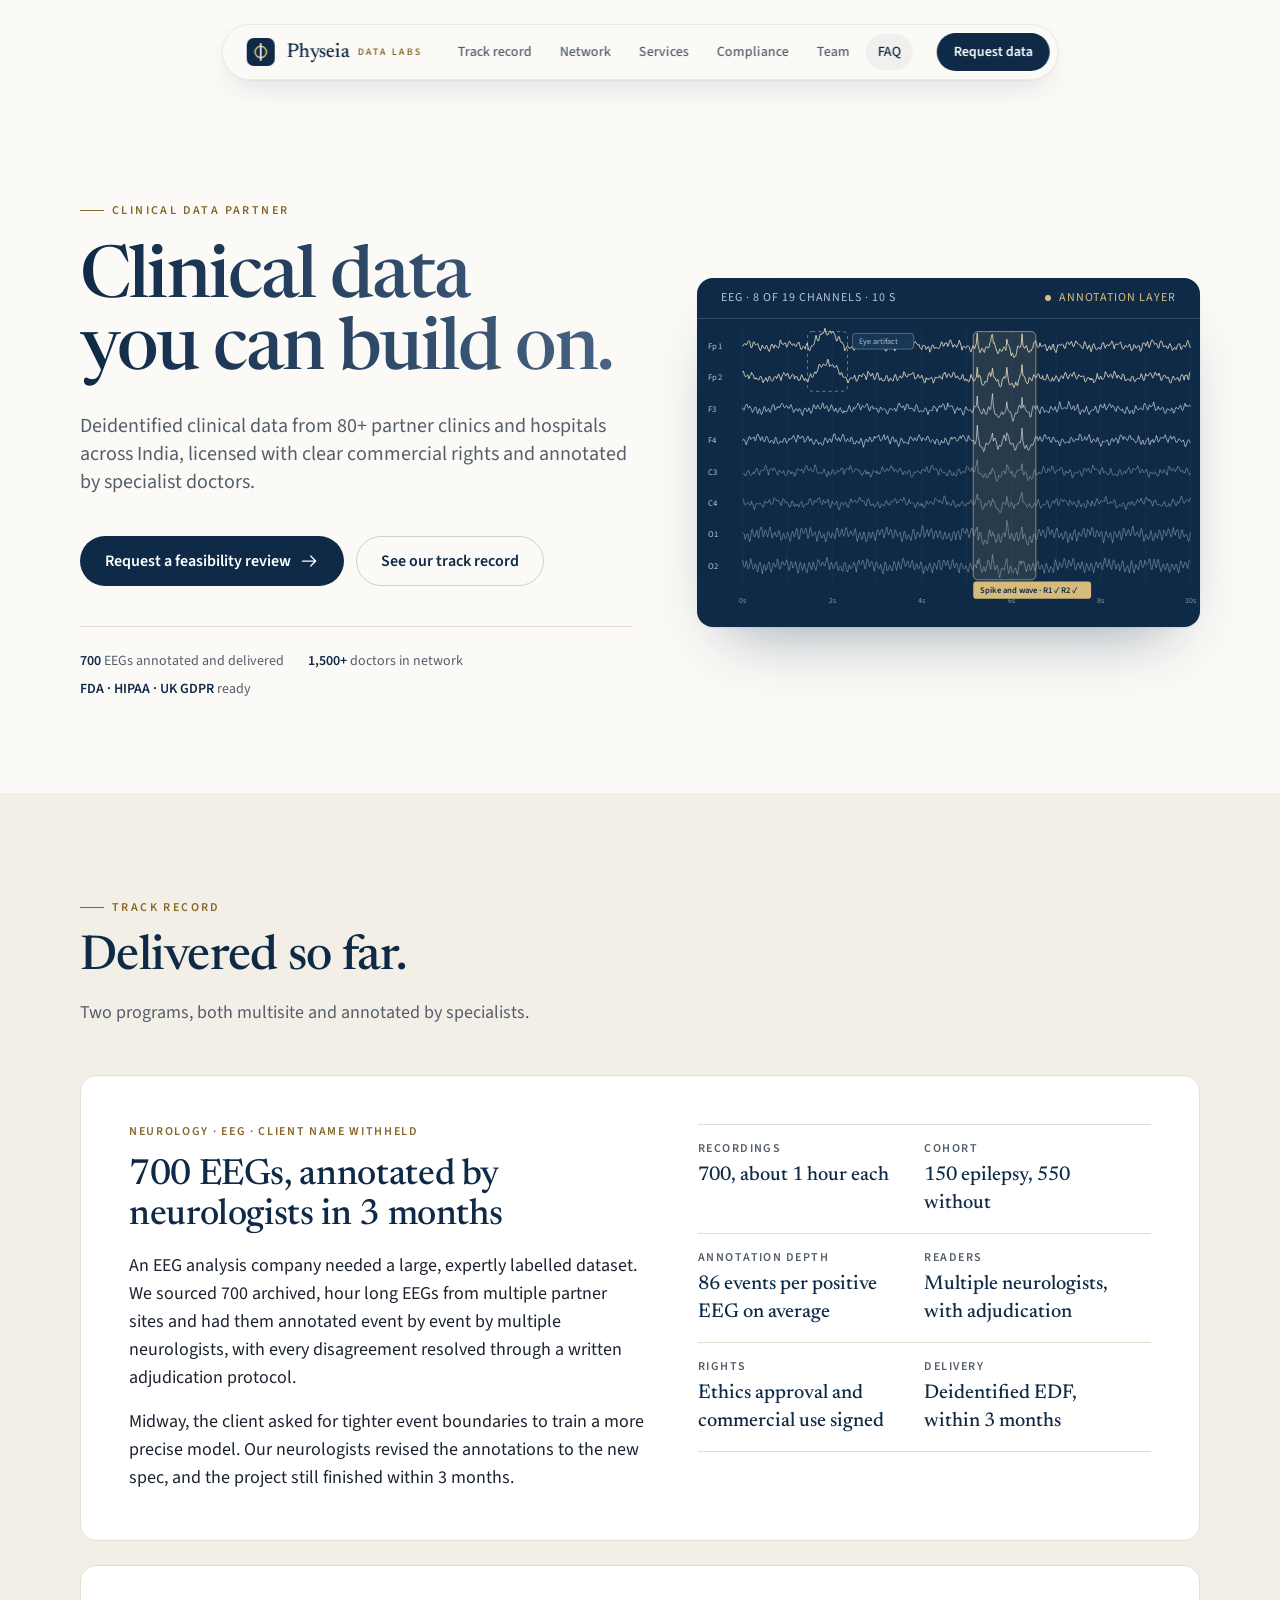
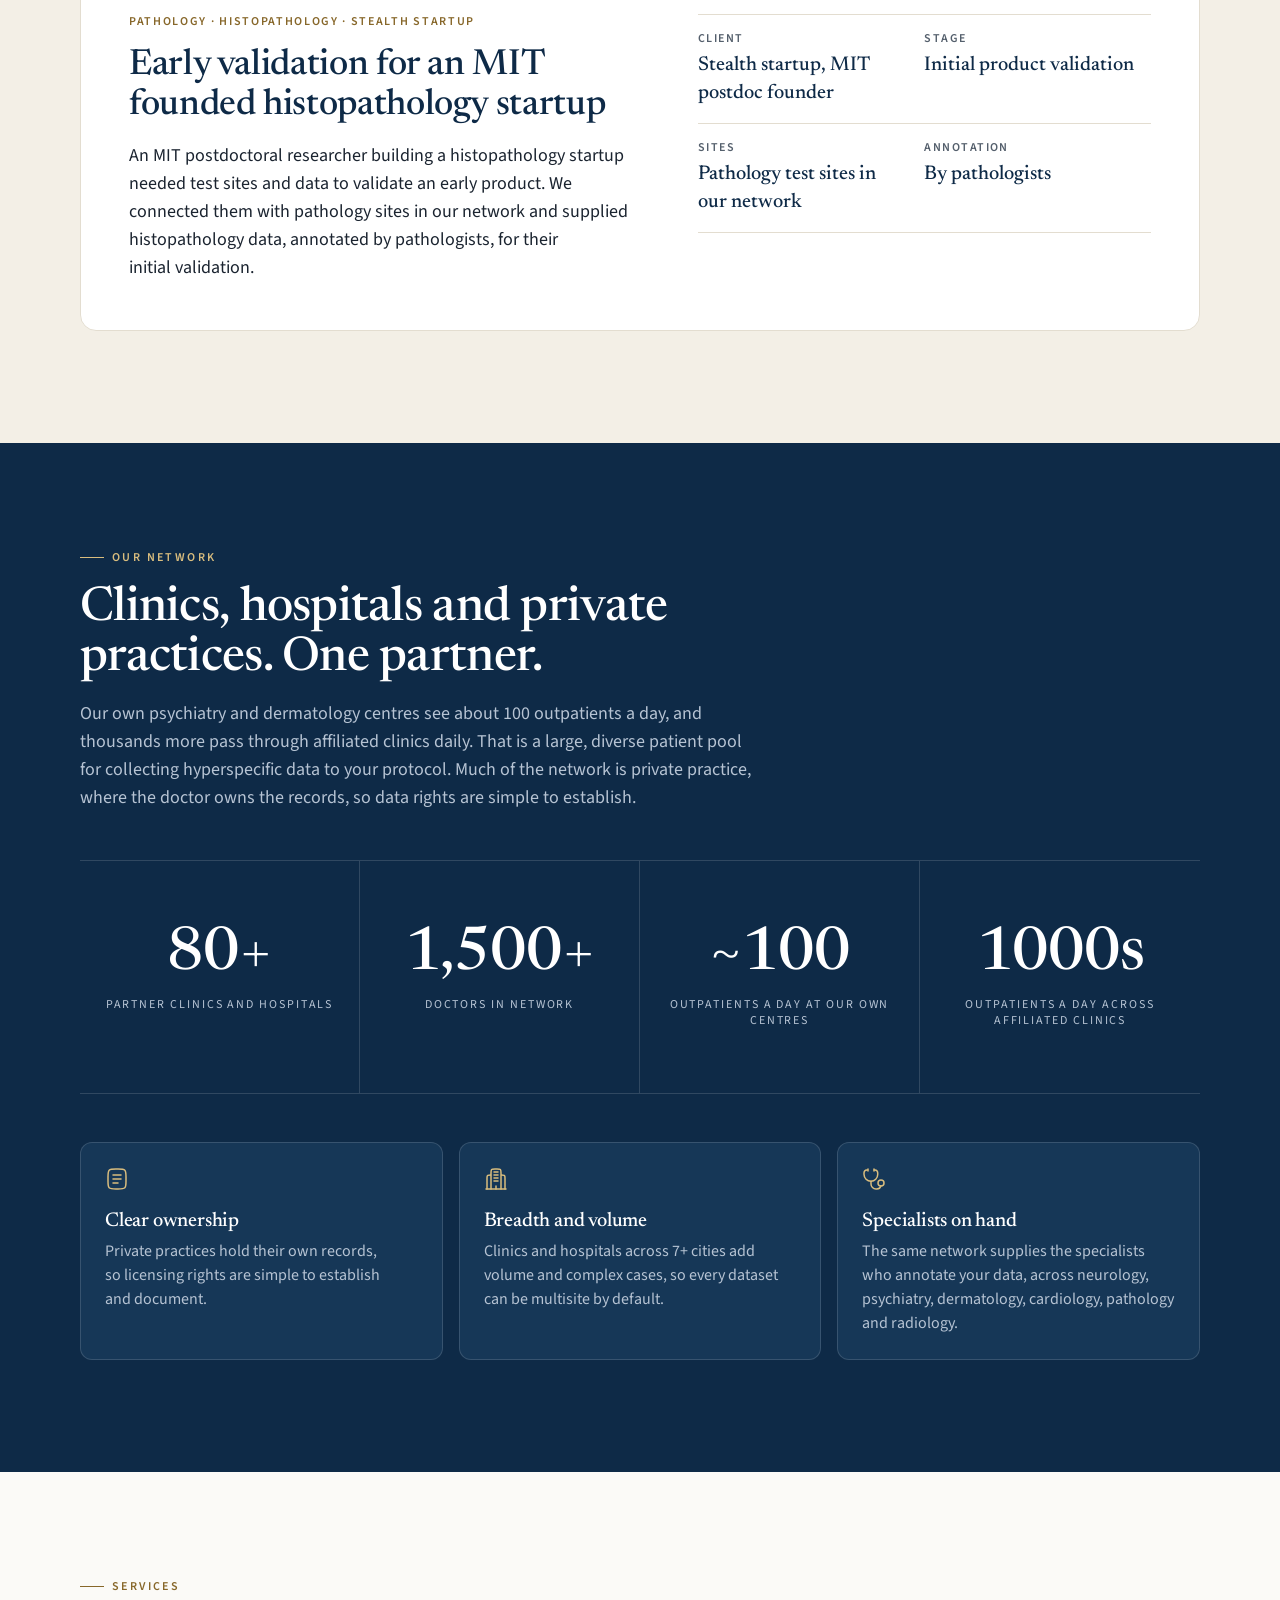
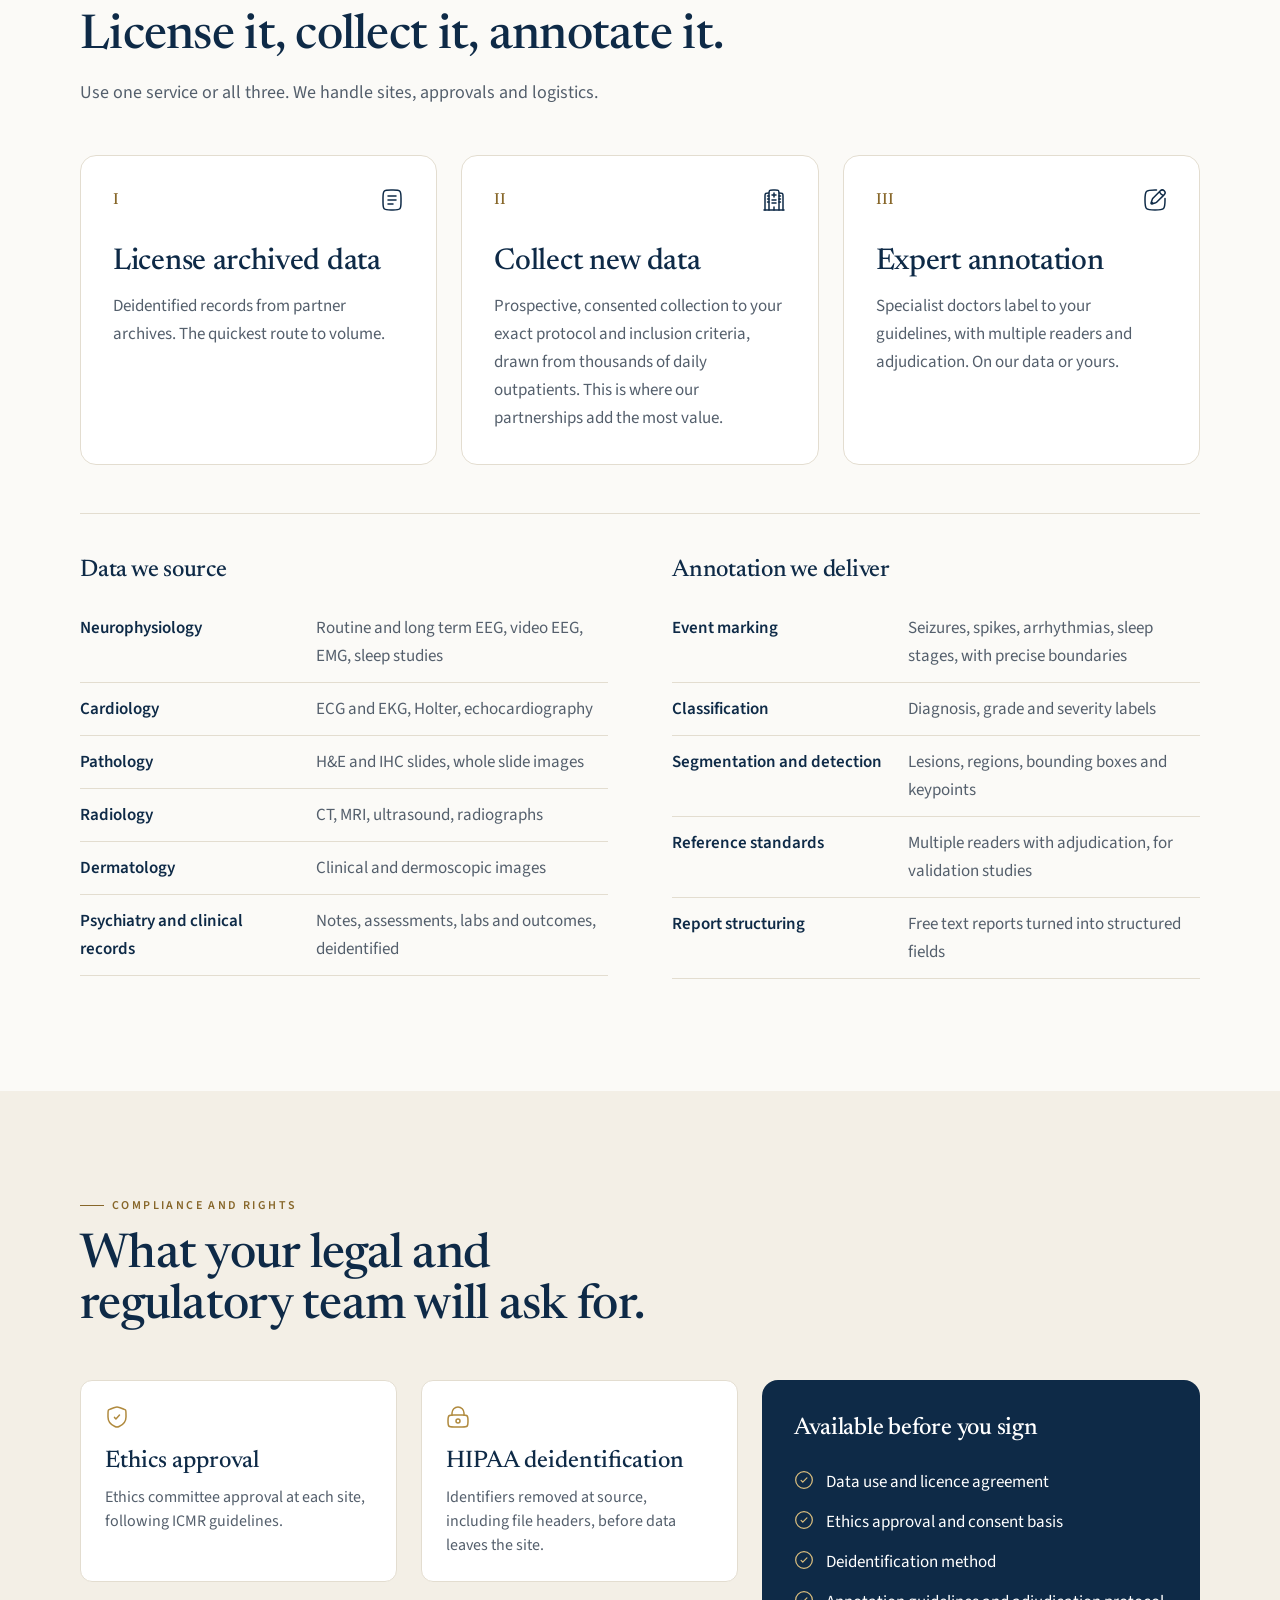
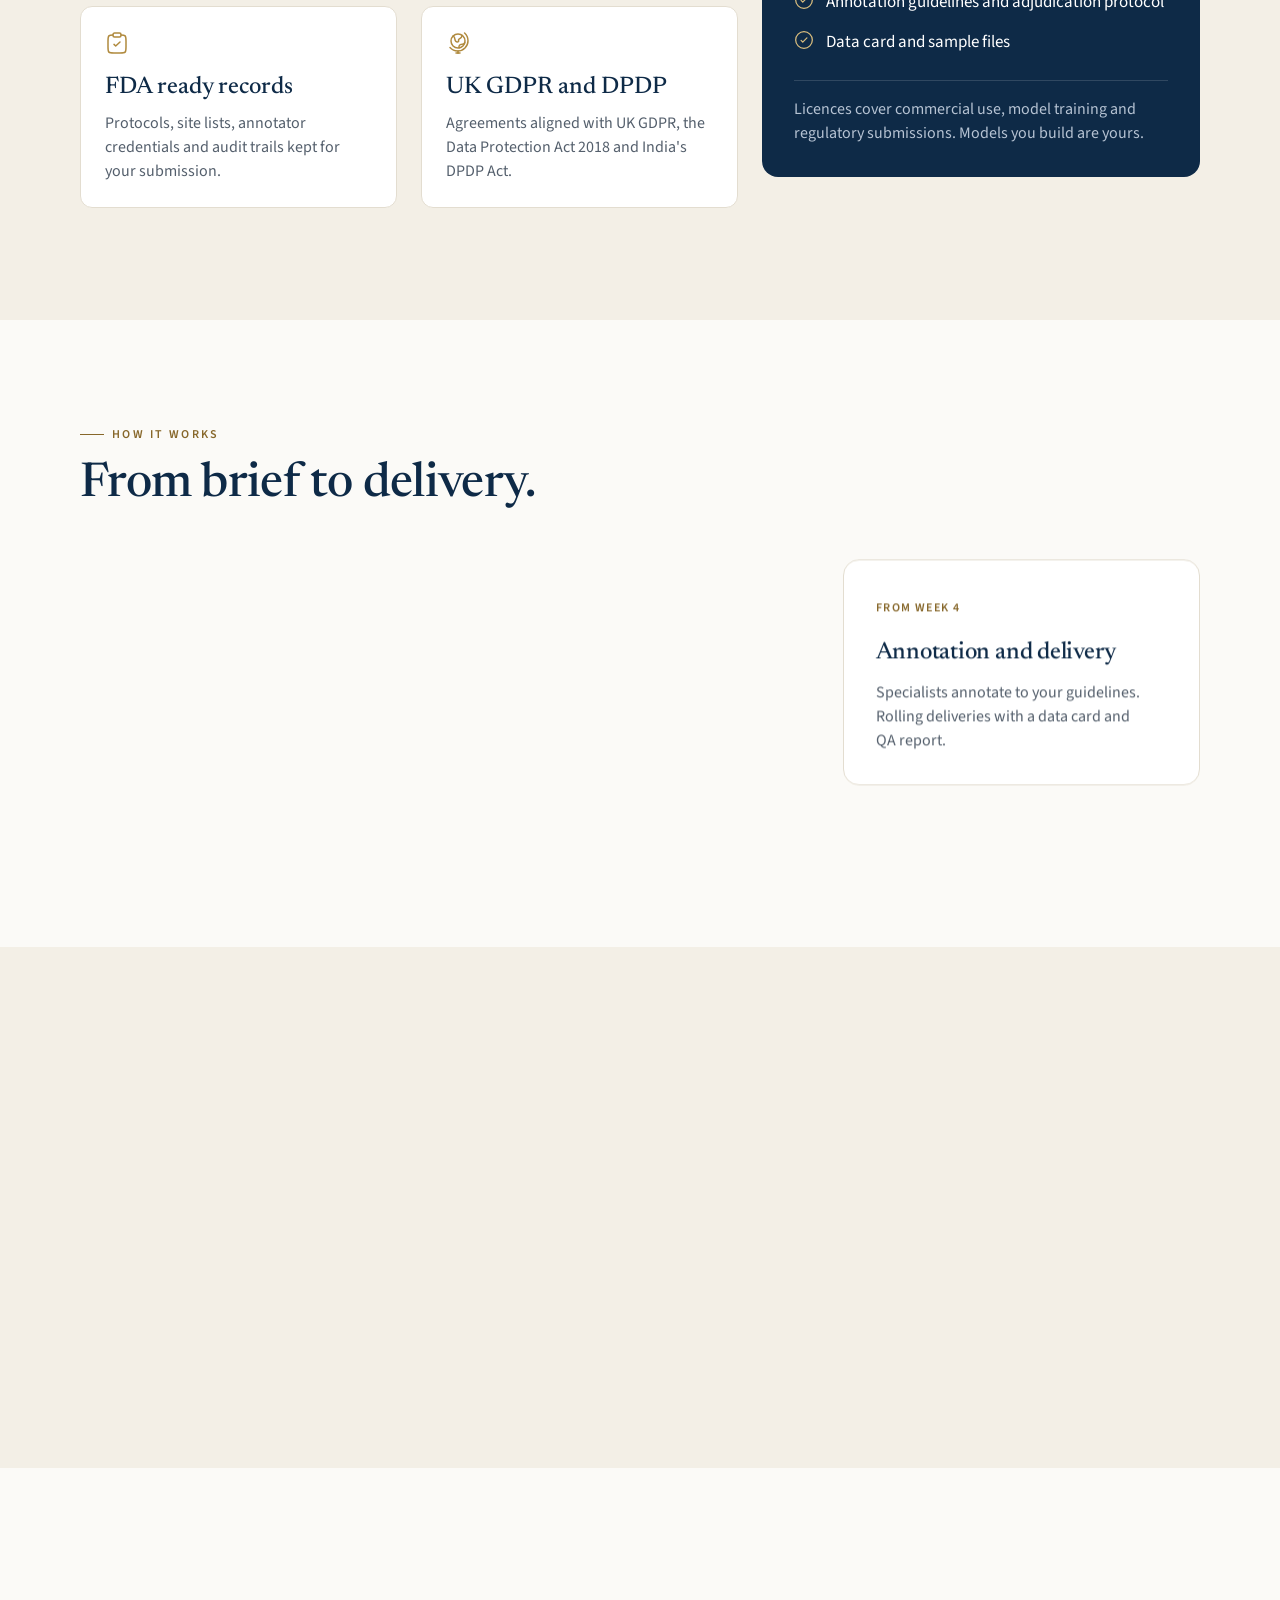
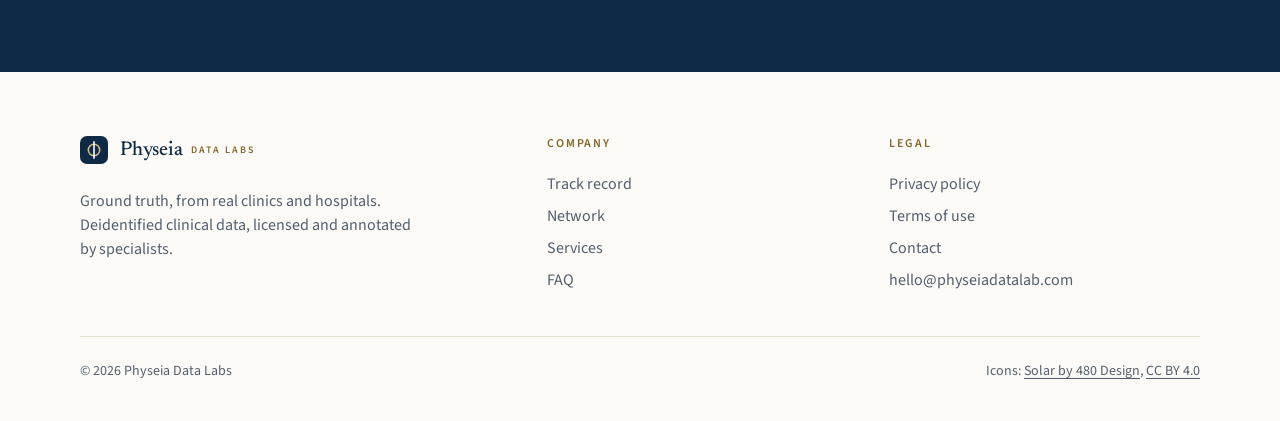
==== commit f70b84f7: "Track record: two equal case studies under one heading; histopathology annotated by pathologists Co-" ====
--- a/index.html
+++ b/index.html
@@ -90,13 +90,15 @@
     <div class="wrap">
       <div class="head" data-reveal>
         <span class="eyebrow">Track record</span>
-        <h2>700 EEGs, annotated by neurologists and delivered in 3 months.</h2>
-      </div>
-      <div class="case" data-reveal>
+        <h2>Delivered so far.</h2>
+        <p>Two programs, both multisite and annotated by specialists.</p>
+      </div>
+      <article class="case" data-reveal>
         <div class="case-copy">
-          <p class="case-meta">Neurology · EEG annotation · Client name withheld</p>
-          <p>An EEG analysis company needed a large, expertly labelled dataset. We sourced 700 archived, hour long EEGs from multiple partner sites, had them annotated event by event by multiple neurologists, and resolved every disagreement through a written adjudication protocol.</p>
-          <p>Midway, the client asked for tighter event boundaries to train a more precise model. Our neurologists revised the annotations to the new spec, and the full project still landed within 3 months.</p>
+          <p class="case-meta">Neurology · EEG · Client name withheld</p>
+          <h3>700 EEGs, annotated by neurologists in 3 months</h3>
+          <p>An EEG analysis company needed a large, expertly labelled dataset. We sourced 700 archived, hour long EEGs from multiple partner sites and had them annotated event by event by multiple neurologists, with every disagreement resolved through a written adjudication protocol.</p>
+          <p>Midway, the client asked for tighter event boundaries to train a more precise model. Our neurologists revised the annotations to the new spec, and the project still finished within 3 months.</p>
         </div>
         <dl class="case-facts">
           <div><dt>Recordings</dt><dd>700, about 1 hour each</dd></div>
@@ -106,11 +108,20 @@
           <div><dt>Rights</dt><dd>Ethics approval and commercial use signed</dd></div>
           <div><dt>Delivery</dt><dd>Deidentified EDF, within 3 months</dd></div>
         </dl>
-      </div>
-      <div class="case-small" data-reveal>
-        <p class="case-meta">Pathology · Histopathology · Stealth startup</p>
-        <p>An MIT postdoctoral researcher building a histopathology startup needed early validation. We connected them with test sites in our network and supplied the data for their initial validation.</p>
-      </div>
+      </article>
+      <article class="case" data-reveal>
+        <div class="case-copy">
+          <p class="case-meta">Pathology · Histopathology · Stealth startup</p>
+          <h3>Early validation for an MIT founded histopathology startup</h3>
+          <p>An MIT postdoctoral researcher building a histopathology startup needed test sites and data to validate an early product. We connected them with pathology sites in our network and supplied histopathology data, annotated by pathologists, for their initial validation.</p>
+        </div>
+        <dl class="case-facts">
+          <div><dt>Client</dt><dd>Stealth startup, MIT postdoc founder</dd></div>
+          <div><dt>Stage</dt><dd>Initial product validation</dd></div>
+          <div><dt>Sites</dt><dd>Pathology test sites in our network</dd></div>
+          <div><dt>Annotation</dt><dd>By pathologists</dd></div>
+        </dl>
+      </article>
     </div>
   </section>
 
--- a/assets/site.css
+++ b/assets/site.css
@@ -432,3 +432,10 @@
 #network .stat:nth-child(2) { border-right: 0; }
 #network .stat:nth-child(-n+2) { border-bottom: 1px solid var(--line-dark); }
 @media (min-width: 900px) { #network .stats { grid-template-columns: repeat(4, 1fr); } #network .stat:nth-child(2) { border-right: 1px solid var(--line-dark); } #network .stat:nth-child(-n+2) { border-bottom: 0; } #network .stat .n { font-size: 3.75rem; } }
+
+/* Track record: two equal case studies */
+.case + .case { margin-top: var(--s-300); }
+.case-copy h3 { margin-top: var(--s-200); font-size: 1.875rem; line-height: 2.25rem; }
+@media (min-width: 768px) { .case-copy h3 { font-size: 2.25rem; line-height: 2.5rem; } }
+.case-copy h3 + p { margin-top: var(--s-200); }
+.case-facts { align-self: start; }
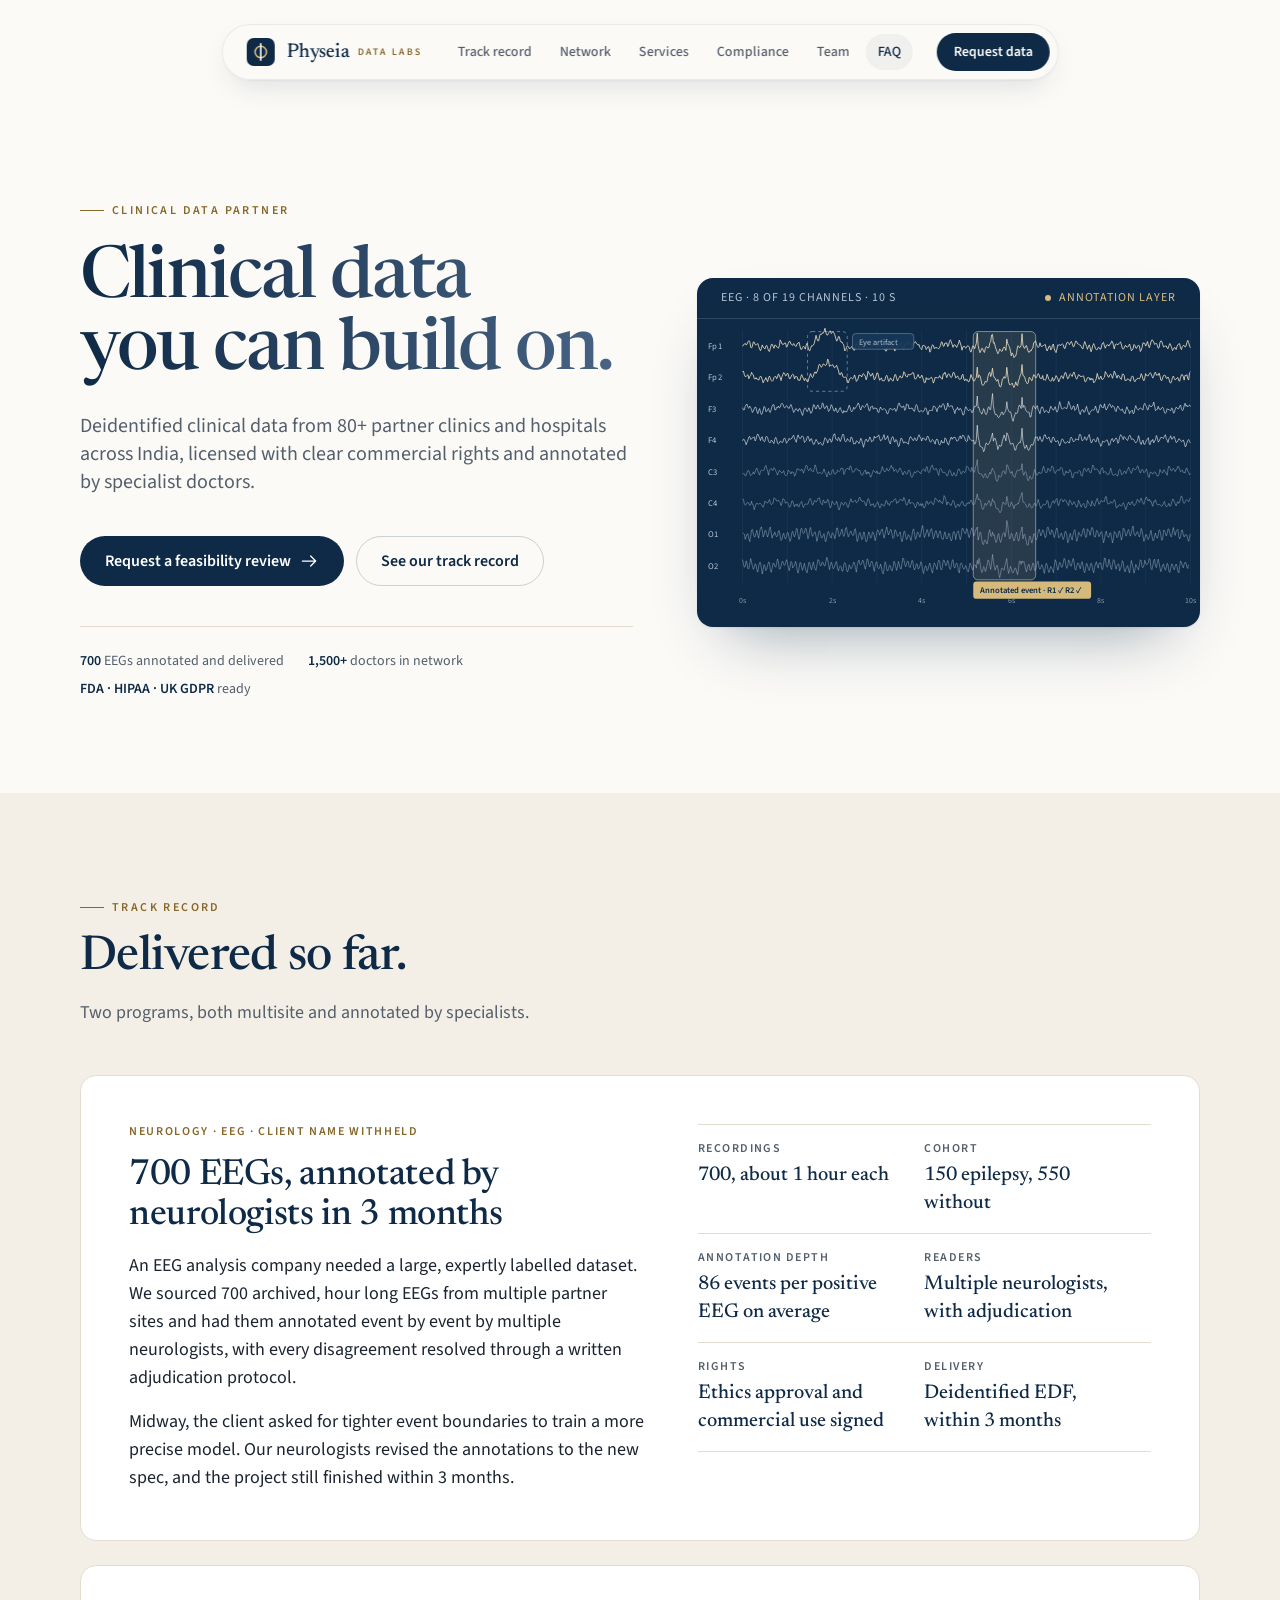
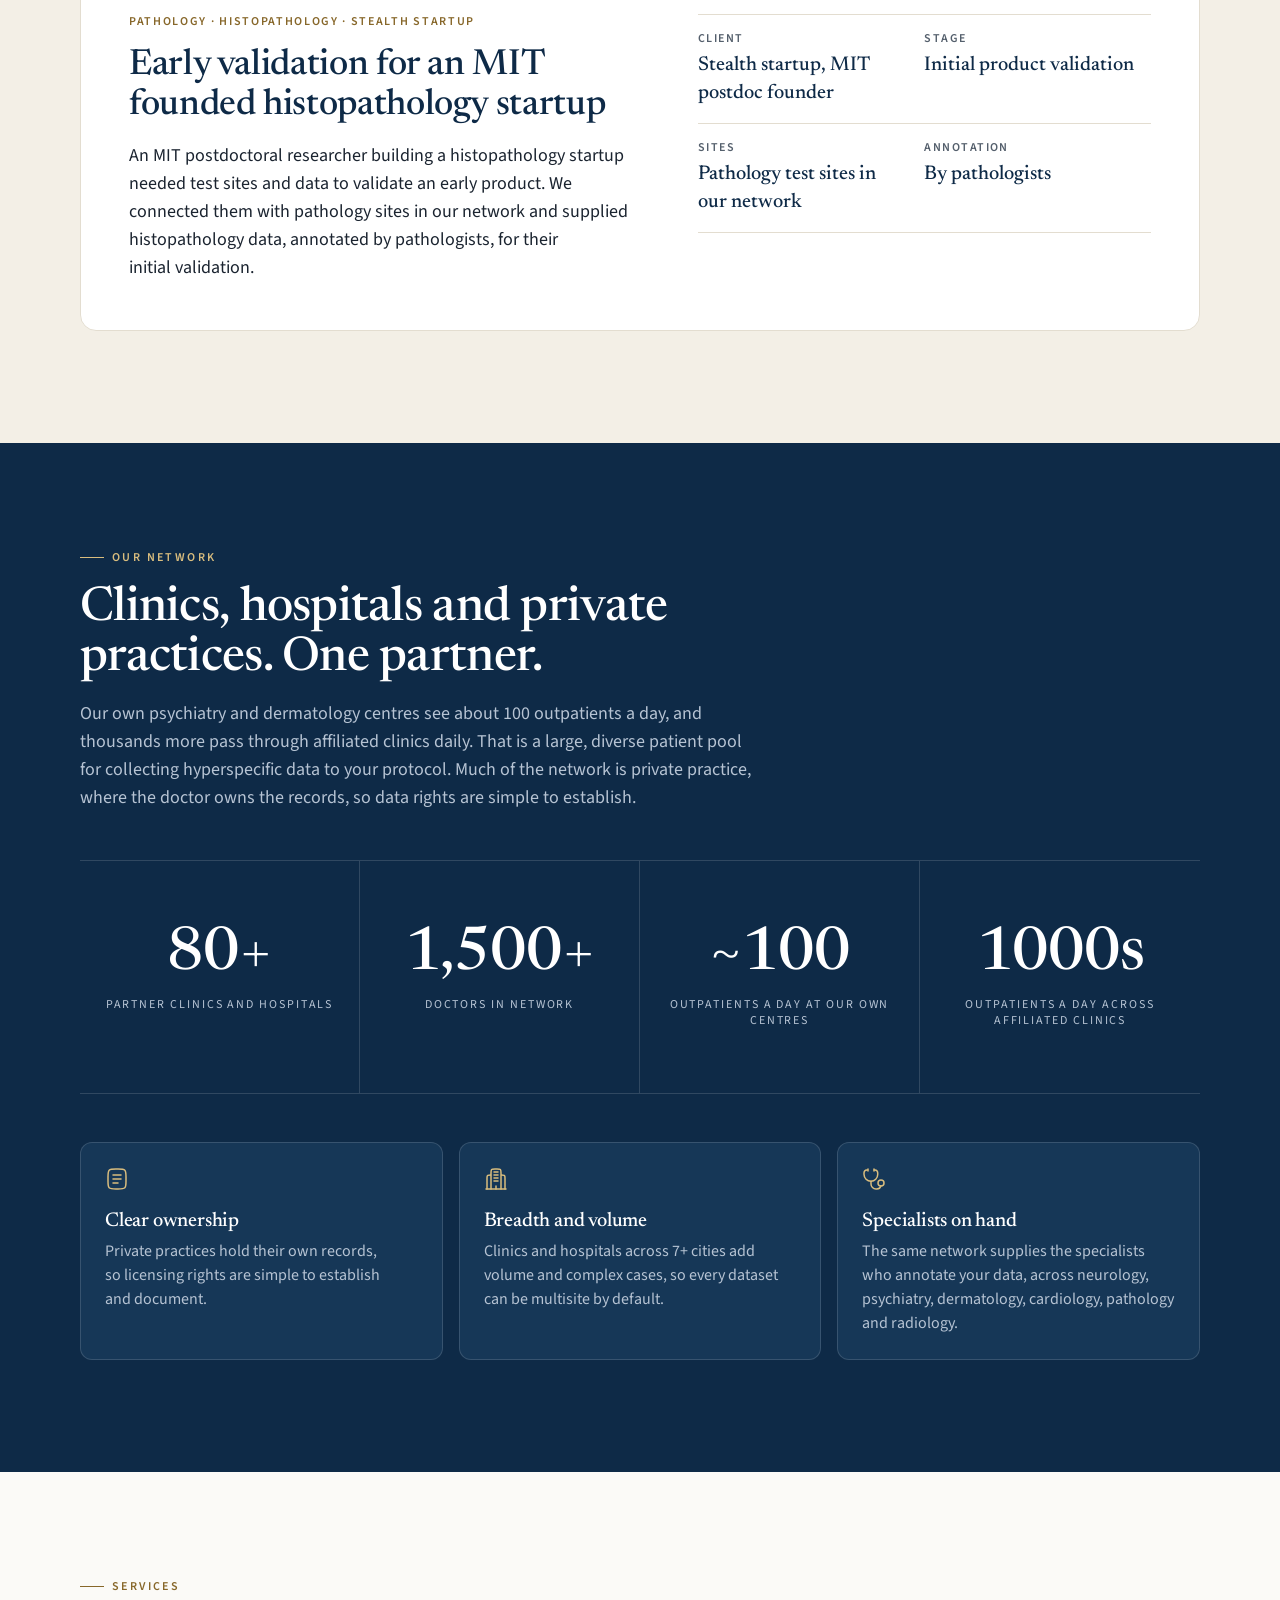
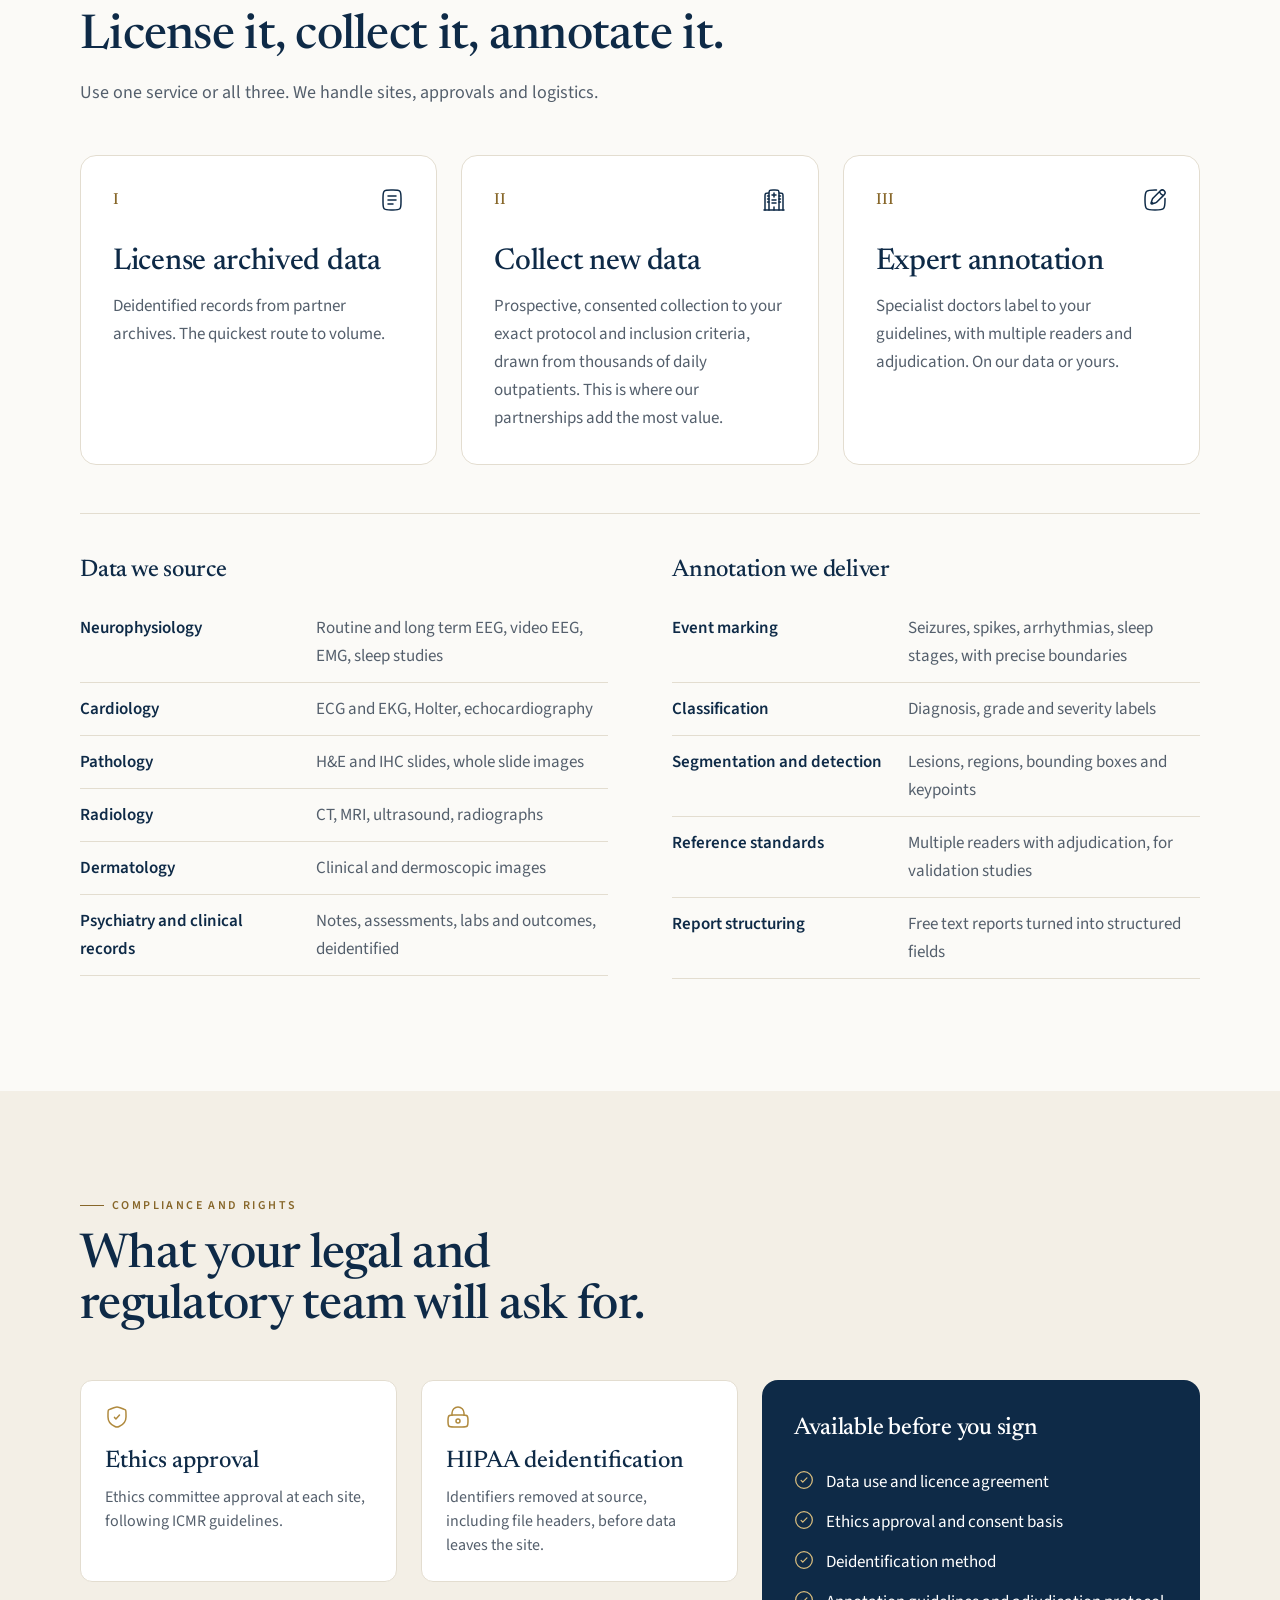
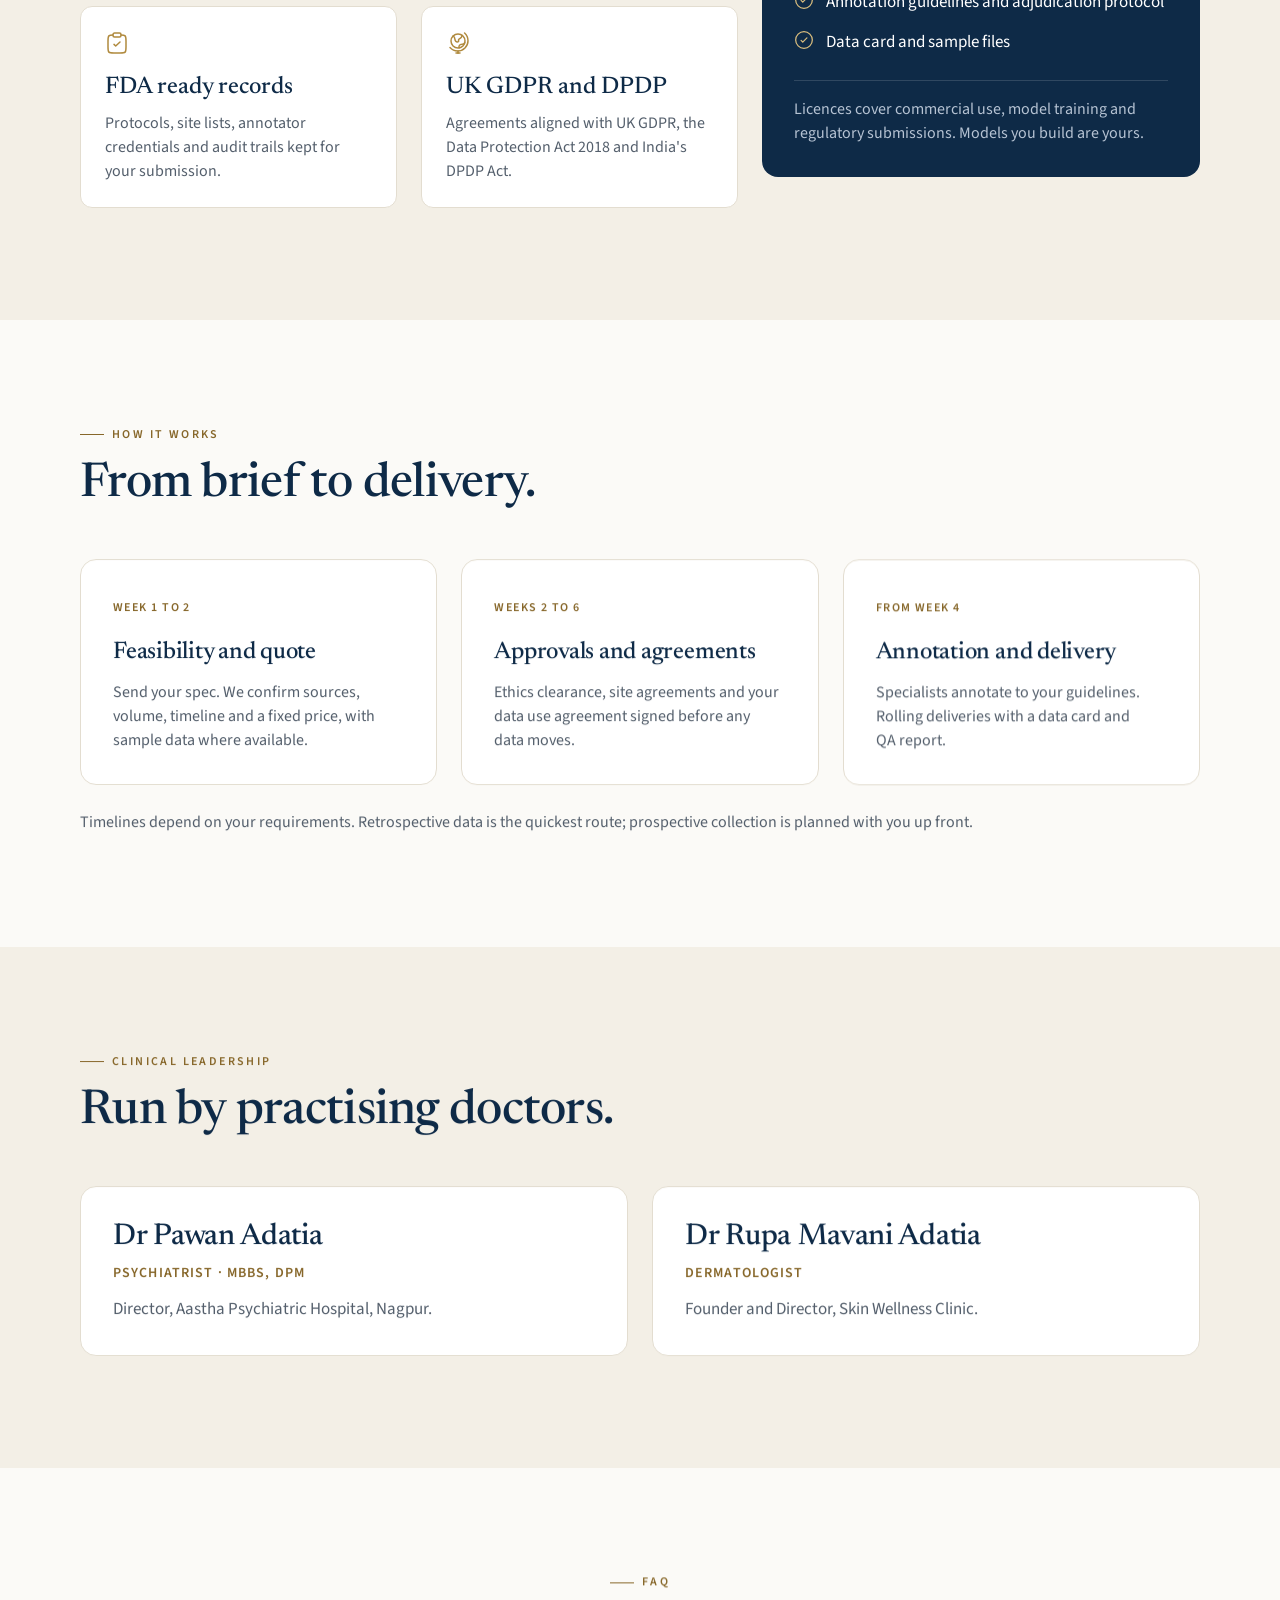
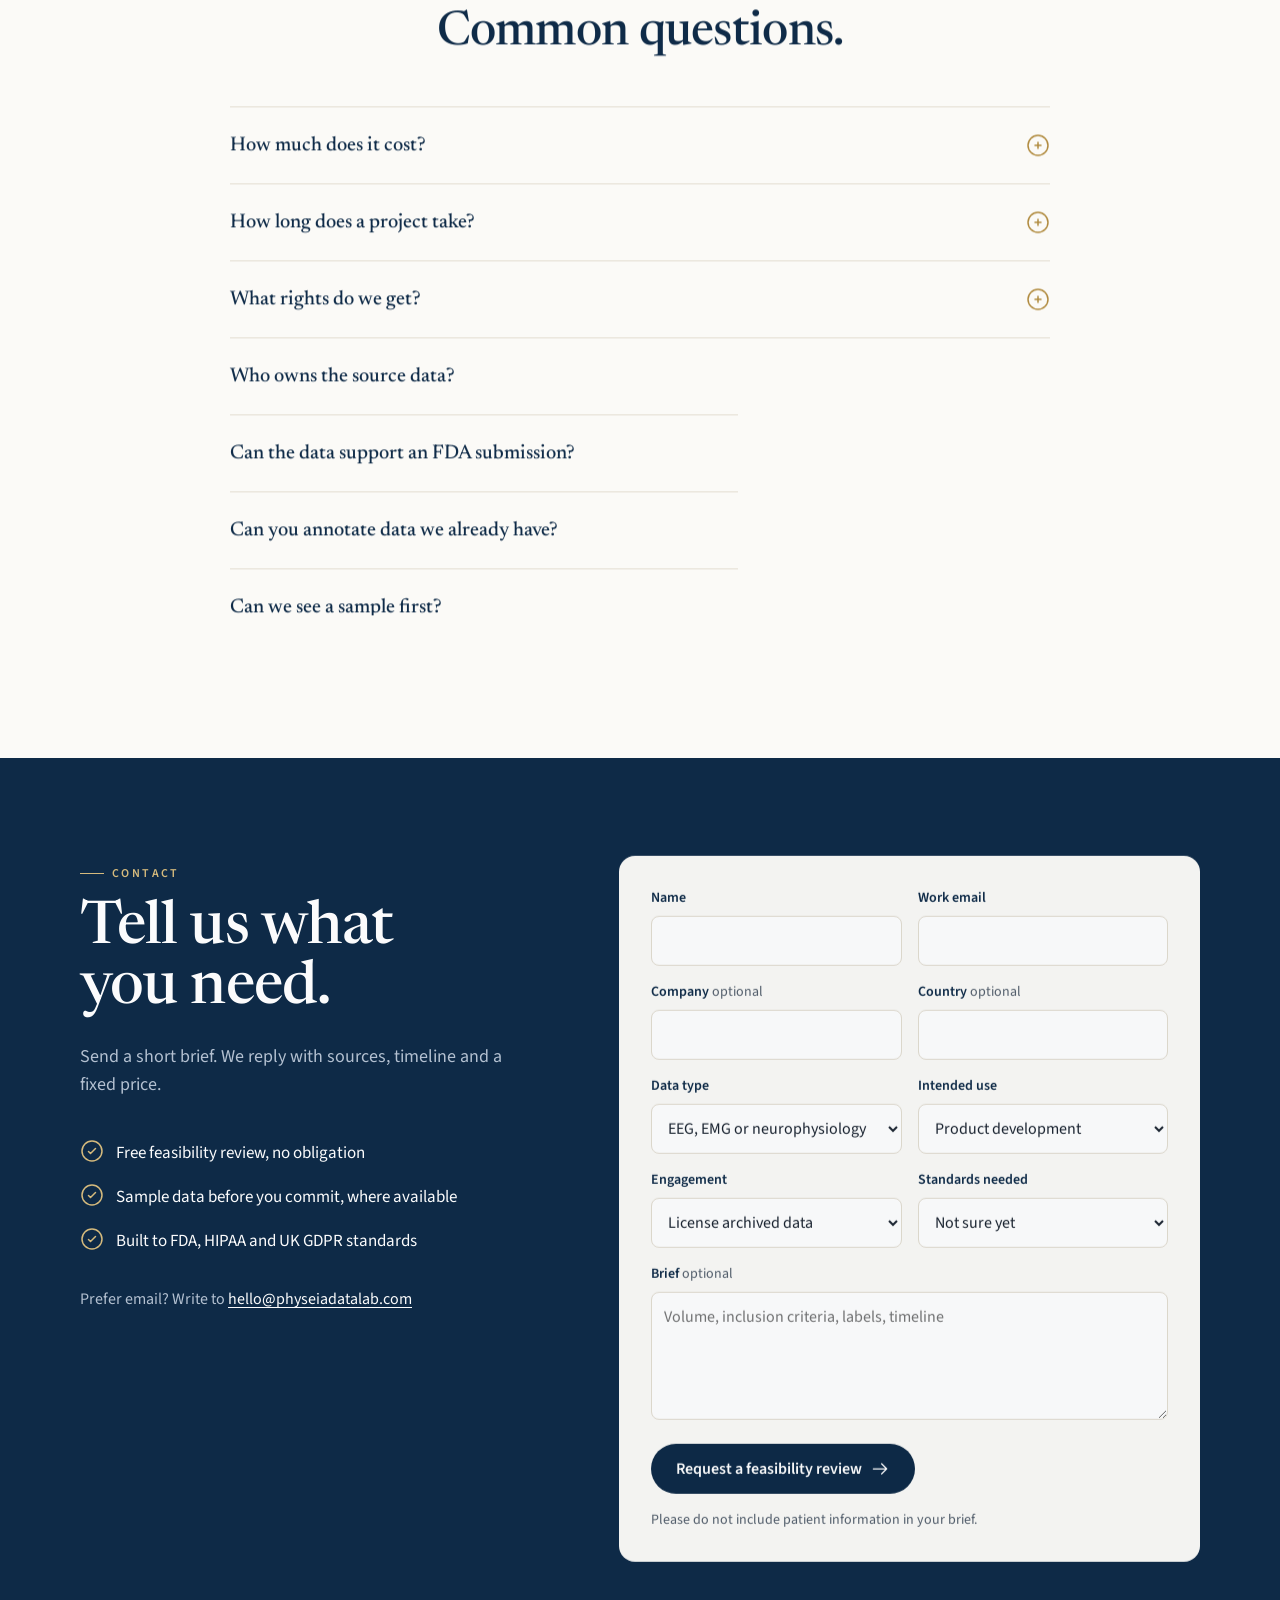
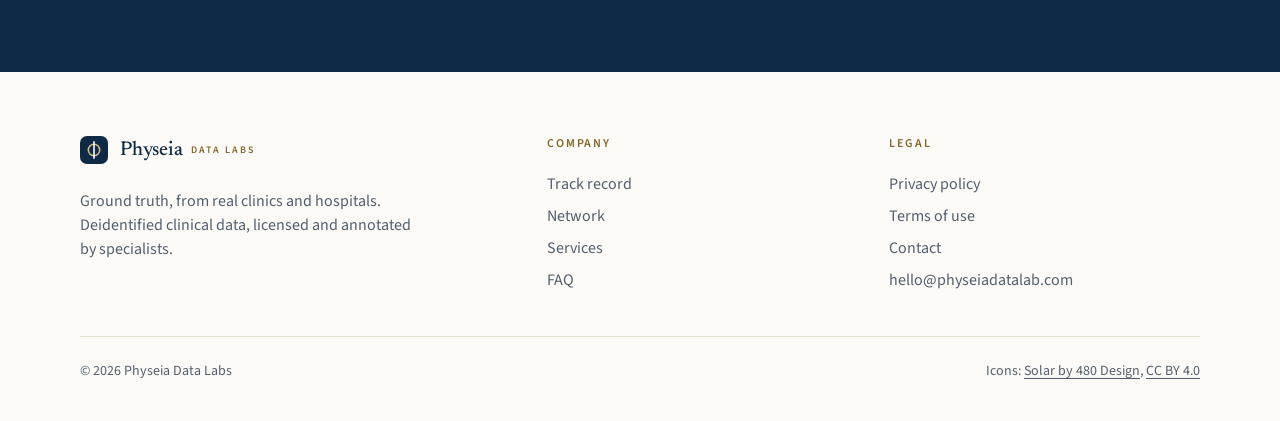
==== commit 17ce4194: "Use a neutral 'Annotated event' label on the EEG plots Co-Authored-By: Claude Opus 5.5 <noreply@anth" ====
--- a/index.html
+++ b/index.html
@@ -78,9 +78,9 @@
       </div>
       <figure class="plate" data-seconds="10" style="margin:0">
         <div class="plate-bar"><span>EEG<span class="wide"> · 8 of 19 channels</span> · 10 s</span><span class="live">Annotation layer</span></div>
-        <svg viewBox="0 0 640 392" role="presentation" aria-hidden="true"><path d="M58.0 14V336M115.0 14V336M172.0 14V336M229.0 14V336M286.0 14V336M343.0 14V336M400.0 14V336M457.0 14V336M514.0 14V336M571.0 14V336M628.0 14V336" stroke="#ffffff" stroke-opacity=".06"/><g class="mark"><rect x="351.6" y="16" width="79.8" height="316" rx="6" fill="#d9bd7e" fill-opacity=".12" stroke="#d9bd7e" stroke-opacity=".8"/></g><g class="mark"><rect x="140.7" y="16" width="51.3" height="76" rx="6" fill="none" stroke="#b6c3d3" stroke-opacity=".7" stroke-dasharray="4 4"/></g><text x="14" y="38" fill="#b6c3d3" font-family="Source Sans 3, sans-serif" font-size="11" letter-spacing=".6">Fp1</text><path class="trace" d="M58.0 34.8 L59.1 33.1 L60.3 31.7 L61.4 31.0 L62.6 33.2 L63.7 31.8 L64.8 29.2 L66.0 27.6 L67.1 28.5 L68.3 35.8 L69.4 37.0 L70.5 34.4 L71.7 29.2 L72.8 29.4 L74.0 32.5 L75.1 33.3 L76.2 32.2 L77.4 31.2 L78.5 35.0 L79.7 38.2 L80.8 40.4 L81.9 37.4 L83.1 33.0 L84.2 35.9 L85.4 36.9 L86.5 38.2 L87.6 34.5 L88.8 33.6 L89.9 36.7 L91.1 40.6 L92.2 41.5 L93.3 37.2 L94.5 32.6 L95.6 31.9 L96.8 34.7 L97.9 37.3 L99.0 33.3 L100.2 33.3 L101.3 35.5 L102.5 36.2 L103.6 37.2 L104.7 34.2 L105.9 26.6 L107.0 28.7 L108.2 31.8 L109.3 32.2 L110.4 32.1 L111.6 30.4 L112.7 30.7 L113.9 35.8 L115.0 34.9 L116.1 31.1 L117.3 28.5 L118.4 28.5 L119.6 32.0 L120.7 32.5 L121.8 33.5 L123.0 31.2 L124.1 33.2 L125.3 34.8 L126.4 34.6 L127.5 31.4 L128.7 30.9 L129.8 29.3 L131.0 34.4 L132.1 38.5 L133.2 38.6 L134.4 36.2 L135.5 34.6 L136.7 36.0 L137.8 38.4 L138.9 33.6 L140.1 30.8 L141.2 35.3 L142.4 39.7 L143.5 40.5 L144.6 37.3 L145.8 33.9 L146.9 34.2 L148.1 33.3 L149.2 31.0 L150.3 26.4 L151.5 20.8 L152.6 25.1 L153.8 27.9 L154.9 27.8 L156.0 21.5 L157.2 19.1 L158.3 19.8 L159.5 17.6 L160.6 18.2 L161.7 16.1 L162.9 11.7 L164.0 17.2 L165.2 20.2 L166.3 20.5 L167.4 18.2 L168.6 15.5 L169.7 15.2 L170.9 18.6 L172.0 17.3 L173.1 16.1 L174.3 17.6 L175.4 20.2 L176.6 24.4 L177.7 28.2 L178.8 26.6 L180.0 22.3 L181.1 22.6 L182.3 27.6 L183.4 29.6 L184.5 29.1 L185.7 31.6 L186.8 33.0 L188.0 40.6 L189.1 39.3 L190.2 36.1 L191.4 34.2 L192.5 35.0 L193.7 37.4 L194.8 37.8 L195.9 36.0 L197.1 35.1 L198.2 37.7 L199.4 39.7 L200.5 39.6 L201.6 35.5 L202.8 31.0 L203.9 32.1 L205.1 34.7 L206.2 37.4 L207.3 33.9 L208.5 31.7 L209.6 33.3 L210.8 35.9 L211.9 36.0 L213.0 30.2 L214.2 27.5 L215.3 30.1 L216.5 28.8 L217.6 32.2 L218.7 32.3 L219.9 31.2 L221.0 32.4 L222.2 33.9 L223.3 34.4 L224.4 30.2 L225.6 26.8 L226.7 32.1 L227.9 34.3 L229.0 35.6 L230.1 34.9 L231.3 33.3 L232.4 34.6 L233.6 33.8 L234.7 35.8 L235.8 34.1 L237.0 29.7 L238.1 33.4 L239.3 39.2 L240.4 41.1 L241.5 40.0 L242.7 34.3 L243.8 36.2 L245.0 37.8 L246.1 38.1 L247.2 35.3 L248.4 29.2 L249.5 35.7 L250.7 37.2 L251.8 40.8 L252.9 35.6 L254.1 34.2 L255.2 35.0 L256.4 34.8 L257.5 34.4 L258.6 32.0 L259.8 29.7 L260.9 31.8 L262.1 37.6 L263.2 37.9 L264.3 33.1 L265.5 32.9 L266.6 28.4 L267.8 32.4 L268.9 31.1 L270.0 29.3 L271.2 29.0 L272.3 31.4 L273.5 35.9 L274.6 34.3 L275.7 31.0 L276.9 30.1 L278.0 28.7 L279.2 31.2 L280.3 31.7 L281.4 33.4 L282.6 32.4 L283.7 36.2 L284.9 37.5 L286.0 39.0 L287.1 34.2 L288.3 33.0 L289.4 34.5 L290.6 34.8 L291.7 38.9 L292.8 37.1 L294.0 35.1 L295.1 35.5 L296.3 42.2 L297.4 40.2 L298.5 35.4 L299.7 32.9 L300.8 33.5 L302.0 37.7 L303.1 36.3 L304.2 37.1 L305.4 36.2 L306.5 37.5 L307.7 37.8 L308.8 36.1 L309.9 33.5 L311.1 29.0 L312.2 29.8 L313.4 34.7 L314.5 34.4 L315.6 30.5 L316.8 30.9 L317.9 30.3 L319.1 35.1 L320.2 33.5 L321.3 28.5 L322.5 26.4 L323.6 29.2 L324.8 32.6 L325.9 36.1 L327.0 33.1 L328.2 32.7 L329.3 34.1 L330.5 36.3 L331.6 33.2 L332.7 31.7 L333.9 26.8 L335.0 30.4 L336.2 34.2 L337.3 39.7 L338.4 35.5 L339.6 34.7 L340.7 35.2 L341.9 37.2 L343.0 36.2 L344.1 34.1 L345.3 34.4 L346.4 35.2 L347.6 40.2 L348.7 42.2 L349.8 38.3 L351.0 34.1 L352.1 34.7 L353.3 37.9 L354.4 34.4 L355.5 31.1 L356.7 17.9 L357.8 33.6 L359.0 39.0 L360.1 42.9 L361.2 40.8 L362.4 37.4 L363.5 37.8 L364.7 41.0 L365.8 42.6 L366.9 37.9 L368.1 35.1 L369.2 36.1 L370.4 36.8 L371.5 36.4 L372.6 30.8 L373.8 28.8 L374.9 20.4 L376.1 19.6 L377.2 30.8 L378.3 29.8 L379.5 34.5 L380.6 38.2 L381.8 41.4 L382.9 44.3 L384.0 42.4 L385.2 38.1 L386.3 39.4 L387.5 41.2 L388.6 40.8 L389.7 37.2 L390.9 35.5 L392.0 37.2 L393.2 40.0 L394.3 25.6 L395.4 31.1 L396.6 33.8 L397.7 35.4 L398.9 40.9 L400.0 47.1 L401.1 43.1 L402.3 45.3 L403.4 49.2 L404.6 47.3 L405.7 47.0 L406.8 42.4 L408.0 34.7 L409.1 34.2 L410.3 36.5 L411.4 36.0 L412.5 33.5 L413.7 18.7 L414.8 33.4 L416.0 36.5 L417.1 37.4 L418.2 34.4 L419.4 33.9 L420.5 38.1 L421.7 41.9 L422.8 42.6 L423.9 40.2 L425.1 40.8 L426.2 38.0 L427.4 37.0 L428.5 30.3 L429.6 29.7 L430.8 27.6 L431.9 31.5 L433.1 34.8 L434.2 36.4 L435.3 35.2 L436.5 30.3 L437.6 34.2 L438.8 35.4 L439.9 34.1 L441.0 33.6 L442.2 33.0 L443.3 32.4 L444.5 38.0 L445.6 40.7 L446.7 38.2 L447.9 34.8 L449.0 34.3 L450.2 39.4 L451.3 38.1 L452.4 33.1 L453.6 31.8 L454.7 37.8 L455.9 41.1 L457.0 42.8 L458.1 38.2 L459.3 32.7 L460.4 33.6 L461.6 32.5 L462.7 34.0 L463.8 32.4 L465.0 31.8 L466.1 32.8 L467.3 37.0 L468.4 37.7 L469.5 33.6 L470.7 30.0 L471.8 29.3 L473.0 30.9 L474.1 32.8 L475.2 30.3 L476.4 28.5 L477.5 31.2 L478.7 35.2 L479.8 35.1 L480.9 31.5 L482.1 27.9 L483.2 28.8 L484.4 31.6 L485.5 32.0 L486.6 32.9 L487.8 33.1 L488.9 34.9 L490.1 37.4 L491.2 37.9 L492.3 32.6 L493.5 28.6 L494.6 32.0 L495.8 34.7 L496.9 38.5 L498.0 35.5 L499.2 32.9 L500.3 36.4 L501.5 41.7 L502.6 38.8 L503.7 33.7 L504.9 31.3 L506.0 34.0 L507.2 37.8 L508.3 39.2 L509.4 38.9 L510.6 36.3 L511.7 36.2 L512.9 38.4 L514.0 38.3 L515.1 33.3 L516.3 30.5 L517.4 29.7 L518.6 34.6 L519.7 37.2 L520.8 33.9 L522.0 33.0 L523.1 32.8 L524.3 34.5 L525.4 32.2 L526.5 31.6 L527.7 28.1 L528.8 28.8 L530.0 33.6 L531.1 38.1 L532.2 32.8 L533.4 31.7 L534.5 32.1 L535.7 32.9 L536.8 31.3 L537.9 30.2 L539.1 29.2 L540.2 33.1 L541.4 37.5 L542.5 38.5 L543.6 37.0 L544.8 34.0 L545.9 33.9 L547.1 35.8 L548.2 35.7 L549.3 34.6 L550.5 31.8 L551.6 35.3 L552.8 40.3 L553.9 39.7 L555.0 37.6 L556.2 32.4 L557.3 33.7 L558.5 37.0 L559.6 37.3 L560.7 34.5 L561.9 33.2 L563.0 34.3 L564.2 41.4 L565.3 39.9 L566.4 36.4 L567.6 30.3 L568.7 30.8 L569.9 31.1 L571.0 34.5 L572.1 32.8 L573.3 28.6 L574.4 32.8 L575.6 36.5 L576.7 33.5 L577.8 29.2 L579.0 26.4 L580.1 27.3 L581.3 29.4 L582.4 32.4 L583.5 31.4 L584.7 31.1 L585.8 33.4 L587.0 37.2 L588.1 36.5 L589.2 29.9 L590.4 27.8 L591.5 28.5 L592.7 32.4 L593.8 35.7 L594.9 34.9 L596.1 34.6 L597.2 34.2 L598.4 37.1 L599.5 37.9 L600.6 34.0 L601.8 31.2 L602.9 33.2 L604.1 36.6 L605.2 40.2 L606.3 38.5 L607.5 36.3 L608.6 36.6 L609.8 38.9 L610.9 35.0 L612.0 33.0 L613.2 31.4 L614.3 31.5 L615.5 37.4 L616.6 38.9 L617.7 35.0 L618.9 33.7 L620.0 33.7 L621.2 35.8 L622.3 34.8 L623.4 30.3 L624.6 27.2 L625.7 30.1 L626.9 34.3 L628.0 36.6" fill="none" stroke="#e9dcc0" stroke-opacity=".92" stroke-width="1.15" stroke-linejoin="round"/><text x="14" y="78" fill="#b6c3d3" font-family="Source Sans 3, sans-serif" font-size="11" letter-spacing=".6">Fp2</text><path class="trace" d="M58.0 67.5 L59.1 66.2 L60.3 71.0 L61.4 73.4 L62.6 73.2 L63.7 71.7 L64.8 71.0 L66.0 76.1 L67.1 73.4 L68.3 71.9 L69.4 67.9 L70.5 70.2 L71.7 71.0 L72.8 76.0 L74.0 76.4 L75.1 74.6 L76.2 76.6 L77.4 76.4 L78.5 77.9 L79.7 74.7 L80.8 72.6 L81.9 73.7 L83.1 77.6 L84.2 81.3 L85.4 78.1 L86.5 77.6 L87.6 74.5 L88.8 77.5 L89.9 79.8 L91.1 74.6 L92.2 72.6 L93.3 75.3 L94.5 78.2 L95.6 79.4 L96.8 78.2 L97.9 74.6 L99.0 73.4 L100.2 73.0 L101.3 76.1 L102.5 73.8 L103.6 69.9 L104.7 71.6 L105.9 74.8 L107.0 78.4 L108.2 73.2 L109.3 70.6 L110.4 68.1 L111.6 69.7 L112.7 72.4 L113.9 71.7 L115.0 68.8 L116.1 70.0 L117.3 75.6 L118.4 76.2 L119.6 73.8 L120.7 71.2 L121.8 70.2 L123.0 71.2 L124.1 76.4 L125.3 73.3 L126.4 73.2 L127.5 73.6 L128.7 78.0 L129.8 77.3 L131.0 78.2 L132.1 73.9 L133.2 70.8 L134.4 73.6 L135.5 76.0 L136.7 78.5 L137.8 75.4 L138.9 77.0 L140.1 79.6 L141.2 80.1 L142.4 75.4 L143.5 72.5 L144.6 69.5 L145.8 73.0 L146.9 74.6 L148.1 72.7 L149.2 68.8 L150.3 67.2 L151.5 69.3 L152.6 67.3 L153.8 64.8 L154.9 59.1 L156.0 57.4 L157.2 59.9 L158.3 61.5 L159.5 59.5 L160.6 57.3 L161.7 57.5 L162.9 59.2 L164.0 59.0 L165.2 57.2 L166.3 51.0 L167.4 52.8 L168.6 60.4 L169.7 58.6 L170.9 59.4 L172.0 58.2 L173.1 58.6 L174.3 61.4 L175.4 61.8 L176.6 60.7 L177.7 58.9 L178.8 62.4 L180.0 65.2 L181.1 70.3 L182.3 71.1 L183.4 68.2 L184.5 68.8 L185.7 73.6 L186.8 74.0 L188.0 74.4 L189.1 73.7 L190.2 75.1 L191.4 79.7 L192.5 81.3 L193.7 77.7 L194.8 75.4 L195.9 74.8 L197.1 75.2 L198.2 76.2 L199.4 75.0 L200.5 71.2 L201.6 74.4 L202.8 79.5 L203.9 78.3 L205.1 76.0 L206.2 71.3 L207.3 71.8 L208.5 72.1 L209.6 73.8 L210.8 70.4 L211.9 69.5 L213.0 71.1 L214.2 72.7 L215.3 77.4 L216.5 73.7 L217.6 66.5 L218.7 68.5 L219.9 70.1 L221.0 72.8 L222.2 71.9 L223.3 68.8 L224.4 72.0 L225.6 77.4 L226.7 76.3 L227.9 72.7 L229.0 68.6 L230.1 68.7 L231.3 73.8 L232.4 78.0 L233.6 76.2 L234.7 74.9 L235.8 78.5 L237.0 78.5 L238.1 78.9 L239.3 76.9 L240.4 73.2 L241.5 71.6 L242.7 75.0 L243.8 79.3 L245.0 78.5 L246.1 74.9 L247.2 76.5 L248.4 78.2 L249.5 79.1 L250.7 74.7 L251.8 70.9 L252.9 70.8 L254.1 76.0 L255.2 78.8 L256.4 75.7 L257.5 74.4 L258.6 72.3 L259.8 74.7 L260.9 75.1 L262.1 72.4 L263.2 67.0 L264.3 68.2 L265.5 72.6 L266.6 73.4 L267.8 73.8 L268.9 70.3 L270.0 71.0 L271.2 71.0 L272.3 70.3 L273.5 69.9 L274.6 67.9 L275.7 68.7 L276.9 75.1 L278.0 76.7 L279.2 75.0 L280.3 73.3 L281.4 70.6 L282.6 73.6 L283.7 75.1 L284.9 74.2 L286.0 71.4 L287.1 74.0 L288.3 77.7 L289.4 81.2 L290.6 80.7 L291.7 74.6 L292.8 77.0 L294.0 75.6 L295.1 77.2 L296.3 75.6 L297.4 74.9 L298.5 74.1 L299.7 77.1 L300.8 81.6 L302.0 78.8 L303.1 74.2 L304.2 75.1 L305.4 74.2 L306.5 75.3 L307.7 74.4 L308.8 72.0 L309.9 74.8 L311.1 74.9 L312.2 76.7 L313.4 69.8 L314.5 70.0 L315.6 67.7 L316.8 71.5 L317.9 74.6 L319.1 71.3 L320.2 69.6 L321.3 70.8 L322.5 73.6 L323.6 74.6 L324.8 72.7 L325.9 68.1 L327.0 68.0 L328.2 71.1 L329.3 75.0 L330.5 74.2 L331.6 72.4 L332.7 74.7 L333.9 76.8 L335.0 76.4 L336.2 76.1 L337.3 71.5 L338.4 70.3 L339.6 76.5 L340.7 78.7 L341.9 76.2 L343.0 78.0 L344.1 77.2 L345.3 80.1 L346.4 79.5 L347.6 75.6 L348.7 70.6 L349.8 73.9 L351.0 76.7 L352.1 79.1 L353.3 78.6 L354.4 75.7 L355.5 74.4 L356.7 61.3 L357.8 74.7 L359.0 71.2 L360.1 72.2 L361.2 76.3 L362.4 82.7 L363.5 84.5 L364.7 83.8 L365.8 82.5 L366.9 79.0 L368.1 80.3 L369.2 79.6 L370.4 72.8 L371.5 69.3 L372.6 67.8 L373.8 73.3 L374.9 70.1 L376.1 62.5 L377.2 71.9 L378.3 74.5 L379.5 75.3 L380.6 78.2 L381.8 79.1 L382.9 76.9 L384.0 81.2 L385.2 85.8 L386.3 86.6 L387.5 84.1 L388.6 76.5 L389.7 76.1 L390.9 73.3 L392.0 75.5 L393.2 74.0 L394.3 61.5 L395.4 71.0 L396.6 79.9 L397.7 83.5 L398.9 83.9 L400.0 82.8 L401.1 81.5 L402.3 84.7 L403.4 87.2 L404.6 84.3 L405.7 80.0 L406.8 83.9 L408.0 84.9 L409.1 78.7 L410.3 75.6 L411.4 71.5 L412.5 69.5 L413.7 58.0 L414.8 72.0 L416.0 72.4 L417.1 74.3 L418.2 78.6 L419.4 80.8 L420.5 82.6 L421.7 80.6 L422.8 74.3 L423.9 75.2 L425.1 76.9 L426.2 78.7 L427.4 74.7 L428.5 70.8 L429.6 71.6 L430.8 74.8 L431.9 74.6 L433.1 72.1 L434.2 69.5 L435.3 70.5 L436.5 75.2 L437.6 75.6 L438.8 75.7 L439.9 71.9 L441.0 77.4 L442.2 77.0 L443.3 78.1 L444.5 75.6 L445.6 70.3 L446.7 73.3 L447.9 77.0 L449.0 78.0 L450.2 79.4 L451.3 78.0 L452.4 74.4 L453.6 79.0 L454.7 78.2 L455.9 75.2 L457.0 72.0 L458.1 73.9 L459.3 76.3 L460.4 79.9 L461.6 76.8 L462.7 74.7 L463.8 72.1 L465.0 74.0 L466.1 75.9 L467.3 71.5 L468.4 68.2 L469.5 68.4 L470.7 73.0 L471.8 76.3 L473.0 75.1 L474.1 71.0 L475.2 70.1 L476.4 71.1 L477.5 73.2 L478.7 69.3 L479.8 67.4 L480.9 71.0 L482.1 74.6 L483.2 76.6 L484.4 74.1 L485.5 70.9 L486.6 71.2 L487.8 73.2 L488.9 72.9 L490.1 73.5 L491.2 72.1 L492.3 73.0 L493.5 79.3 L494.6 80.1 L495.8 77.4 L496.9 74.8 L498.0 74.6 L499.2 74.8 L500.3 77.8 L501.5 75.3 L502.6 77.5 L503.7 76.0 L504.9 81.3 L506.0 80.2 L507.2 78.3 L508.3 75.4 L509.4 69.2 L510.6 74.0 L511.7 76.8 L512.9 75.0 L514.0 72.6 L515.1 76.6 L516.3 77.0 L517.4 75.2 L518.6 74.1 L519.7 66.9 L520.8 69.5 L522.0 70.6 L523.1 73.6 L524.3 74.0 L525.4 71.0 L526.5 70.0 L527.7 72.1 L528.8 75.5 L530.0 71.5 L531.1 66.2 L532.2 68.5 L533.4 72.0 L534.5 75.3 L535.7 71.6 L536.8 72.1 L537.9 74.0 L539.1 76.2 L540.2 76.8 L541.4 70.2 L542.5 70.1 L543.6 71.7 L544.8 78.5 L545.9 77.9 L547.1 77.8 L548.2 76.0 L549.3 77.0 L550.5 77.4 L551.6 79.3 L552.8 74.3 L553.9 72.7 L555.0 73.1 L556.2 78.2 L557.3 79.9 L558.5 77.3 L559.6 77.0 L560.7 75.2 L561.9 75.6 L563.0 76.3 L564.2 74.3 L565.3 69.6 L566.4 71.8 L567.6 76.5 L568.7 78.6 L569.9 75.3 L571.0 69.5 L572.1 71.9 L573.3 72.2 L574.4 72.3 L575.6 69.7 L576.7 68.4 L577.8 69.3 L579.0 72.9 L580.1 75.2 L581.3 72.8 L582.4 69.0 L583.5 67.5 L584.7 71.6 L585.8 70.8 L587.0 71.8 L588.1 68.8 L589.2 72.4 L590.4 77.8 L591.5 78.4 L592.7 74.8 L593.8 71.9 L594.9 71.5 L596.1 72.1 L597.2 75.3 L598.4 75.5 L599.5 73.7 L600.6 76.2 L601.8 80.6 L602.9 81.7 L604.1 78.7 L605.2 74.2 L606.3 72.6 L607.5 75.7 L608.6 77.5 L609.8 76.6 L610.9 75.1 L612.0 74.4 L613.2 78.6 L614.3 79.1 L615.5 74.2 L616.6 70.8 L617.7 70.9 L618.9 73.1 L620.0 77.8 L621.2 71.6 L622.3 72.2 L623.4 70.8 L624.6 76.0 L625.7 77.7 L626.9 68.3 L628.0 67.3" fill="none" stroke="#e9dcc0" stroke-opacity=".92" stroke-width="1.15" stroke-linejoin="round"/><text x="14" y="118" fill="#b6c3d3" font-family="Source Sans 3, sans-serif" font-size="11" letter-spacing=".6">F3</text><path class="trace" d="M58.0 112.8 L59.1 115.7 L60.3 115.5 L61.4 111.1 L62.6 109.0 L63.7 108.4 L64.8 112.5 L66.0 113.6 L67.1 110.8 L68.3 112.7 L69.4 115.2 L70.5 119.0 L71.7 117.2 L72.8 114.4 L74.0 112.0 L75.1 112.5 L76.2 117.6 L77.4 120.5 L78.5 116.3 L79.7 114.0 L80.8 118.5 L81.9 121.6 L83.1 120.2 L84.2 116.0 L85.4 111.2 L86.5 112.3 L87.6 117.8 L88.8 117.6 L89.9 115.0 L91.1 113.8 L92.2 118.1 L93.3 119.0 L94.5 115.0 L95.6 110.8 L96.8 108.9 L97.9 109.3 L99.0 115.6 L100.2 115.8 L101.3 112.6 L102.5 112.8 L103.6 110.8 L104.7 113.2 L105.9 112.2 L107.0 108.4 L108.2 107.1 L109.3 108.3 L110.4 111.6 L111.6 113.2 L112.7 112.2 L113.9 110.2 L115.0 111.3 L116.1 113.3 L117.3 113.9 L118.4 110.9 L119.6 108.8 L120.7 111.8 L121.8 115.1 L123.0 119.0 L124.1 117.4 L125.3 114.6 L126.4 114.0 L127.5 116.0 L128.7 117.5 L129.8 114.4 L131.0 114.2 L132.1 116.8 L133.2 120.6 L134.4 122.8 L135.5 117.4 L136.7 114.0 L137.8 113.1 L138.9 115.1 L140.1 118.0 L141.2 116.2 L142.4 113.0 L143.5 115.8 L144.6 119.9 L145.8 119.5 L146.9 115.9 L148.1 109.1 L149.2 109.4 L150.3 112.8 L151.5 114.7 L152.6 111.5 L153.8 109.3 L154.9 111.9 L156.0 114.6 L157.2 114.2 L158.3 112.7 L159.5 106.7 L160.6 107.8 L161.7 113.4 L162.9 114.0 L164.0 112.0 L165.2 110.2 L166.3 113.4 L167.4 117.7 L168.6 116.5 L169.7 113.4 L170.9 109.1 L172.0 110.9 L173.1 114.1 L174.3 117.1 L175.4 117.2 L176.6 113.2 L177.7 116.3 L178.8 119.2 L180.0 117.8 L181.1 114.4 L182.3 112.7 L183.4 115.6 L184.5 118.3 L185.7 120.0 L186.8 116.5 L188.0 118.5 L189.1 117.1 L190.2 118.6 L191.4 116.4 L192.5 113.6 L193.7 109.7 L194.8 112.5 L195.9 117.0 L197.1 118.2 L198.2 116.3 L199.4 112.3 L200.5 114.7 L201.6 113.7 L202.8 111.4 L203.9 109.7 L205.1 106.8 L206.2 108.6 L207.3 113.6 L208.5 115.9 L209.6 111.9 L210.8 110.1 L211.9 111.8 L213.0 112.7 L214.2 111.5 L215.3 109.3 L216.5 107.7 L217.6 110.6 L218.7 116.2 L219.9 117.0 L221.0 111.9 L222.2 111.6 L223.3 110.8 L224.4 114.7 L225.6 113.9 L226.7 112.9 L227.9 114.4 L229.0 113.9 L230.1 118.2 L231.3 119.1 L232.4 114.9 L233.6 112.0 L234.7 114.5 L235.8 115.7 L237.0 115.1 L238.1 113.8 L239.3 115.1 L240.4 116.0 L241.5 120.0 L242.7 120.9 L243.8 118.0 L245.0 114.6 L246.1 113.4 L247.2 114.7 L248.4 115.6 L249.5 115.6 L250.7 114.0 L251.8 113.9 L252.9 117.5 L254.1 116.8 L255.2 112.2 L256.4 107.7 L257.5 106.9 L258.6 110.8 L259.8 111.2 L260.9 112.9 L262.1 111.0 L263.2 110.8 L264.3 116.3 L265.5 115.2 L266.6 108.2 L267.8 109.2 L268.9 109.2 L270.0 114.6 L271.2 113.2 L272.3 114.3 L273.5 113.1 L274.6 114.4 L275.7 116.9 L276.9 117.5 L278.0 111.2 L279.2 108.9 L280.3 110.6 L281.4 116.0 L282.6 118.3 L283.7 118.2 L284.9 116.4 L286.0 117.0 L287.1 118.1 L288.3 117.7 L289.4 115.6 L290.6 112.9 L291.7 114.1 L292.8 117.9 L294.0 121.8 L295.1 117.3 L296.3 116.0 L297.4 116.5 L298.5 116.2 L299.7 116.5 L300.8 110.8 L302.0 110.9 L303.1 112.0 L304.2 114.1 L305.4 118.0 L306.5 113.5 L307.7 112.7 L308.8 110.1 L309.9 112.1 L311.1 112.1 L312.2 108.7 L313.4 107.8 L314.5 109.5 L315.6 115.2 L316.8 115.8 L317.9 113.2 L319.1 106.8 L320.2 111.1 L321.3 111.9 L322.5 110.5 L323.6 110.7 L324.8 110.5 L325.9 114.1 L327.0 116.2 L328.2 120.3 L329.3 115.4 L330.5 114.9 L331.6 112.3 L332.7 115.8 L333.9 115.8 L335.0 113.6 L336.2 115.4 L337.3 117.9 L338.4 122.3 L339.6 121.9 L340.7 116.6 L341.9 111.6 L343.0 112.8 L344.1 115.4 L345.3 116.4 L346.4 116.4 L347.6 115.0 L348.7 116.1 L349.8 119.4 L351.0 118.4 L352.1 114.4 L353.3 111.0 L354.4 111.4 L355.5 110.9 L356.7 98.0 L357.8 113.1 L359.0 112.6 L360.1 117.4 L361.2 118.7 L362.4 121.1 L363.5 118.5 L364.7 114.1 L365.8 116.1 L366.9 120.6 L368.1 121.8 L369.2 119.4 L370.4 113.2 L371.5 111.6 L372.6 115.2 L373.8 115.1 L374.9 105.2 L376.1 94.9 L377.2 110.6 L378.3 117.0 L379.5 121.5 L380.6 121.3 L381.8 122.1 L382.9 124.7 L384.0 125.7 L385.2 123.7 L386.3 121.9 L387.5 118.6 L388.6 118.5 L389.7 121.9 L390.9 119.9 L392.0 118.6 L393.2 115.6 L394.3 105.3 L395.4 114.1 L396.6 116.8 L397.7 118.5 L398.9 118.1 L400.0 121.4 L401.1 126.7 L402.3 130.2 L403.4 125.5 L404.6 121.7 L405.7 119.1 L406.8 120.5 L408.0 118.9 L409.1 112.8 L410.3 109.4 L411.4 111.1 L412.5 113.9 L413.7 99.7 L414.8 112.7 L416.0 109.9 L417.1 111.1 L418.2 115.5 L419.4 117.5 L420.5 118.7 L421.7 118.6 L422.8 118.8 L423.9 124.8 L425.1 124.5 L426.2 117.9 L427.4 111.5 L428.5 110.2 L429.6 112.2 L430.8 114.5 L431.9 112.5 L433.1 110.2 L434.2 115.5 L435.3 117.4 L436.5 120.6 L437.6 114.8 L438.8 111.9 L439.9 112.1 L441.0 115.5 L442.2 119.0 L443.3 117.3 L444.5 116.2 L445.6 117.9 L446.7 118.8 L447.9 119.5 L449.0 115.2 L450.2 111.0 L451.3 113.0 L452.4 114.7 L453.6 116.2 L454.7 114.3 L455.9 111.6 L457.0 115.7 L458.1 118.6 L459.3 116.3 L460.4 110.6 L461.6 105.2 L462.7 109.1 L463.8 113.9 L465.0 114.6 L466.1 113.8 L467.3 112.7 L468.4 113.2 L469.5 113.4 L470.7 114.2 L471.8 110.1 L473.0 104.9 L474.1 108.0 L475.2 111.3 L476.4 115.0 L477.5 114.5 L478.7 110.9 L479.8 110.7 L480.9 116.4 L482.1 115.0 L483.2 113.2 L484.4 108.2 L485.5 113.4 L486.6 119.3 L487.8 121.5 L488.9 117.4 L490.1 115.6 L491.2 115.5 L492.3 118.6 L493.5 118.3 L494.6 114.4 L495.8 111.1 L496.9 116.0 L498.0 119.0 L499.2 121.8 L500.3 118.7 L501.5 116.9 L502.6 115.9 L503.7 115.6 L504.9 116.1 L506.0 114.8 L507.2 110.7 L508.3 114.0 L509.4 118.7 L510.6 119.6 L511.7 115.3 L512.9 109.4 L514.0 109.0 L515.1 112.3 L516.3 112.6 L517.4 112.8 L518.6 107.9 L519.7 112.5 L520.8 115.9 L522.0 113.8 L523.1 111.2 L524.3 108.7 L525.4 108.0 L526.5 110.9 L527.7 112.8 L528.8 110.1 L530.0 110.9 L531.1 112.4 L532.2 116.3 L533.4 117.9 L534.5 113.2 L535.7 110.8 L536.8 112.9 L537.9 114.5 L539.1 116.1 L540.2 116.2 L541.4 114.3 L542.5 118.2 L543.6 118.7 L544.8 120.6 L545.9 115.4 L547.1 111.7 L548.2 115.2 L549.3 115.8 L550.5 120.4 L551.6 117.9 L552.8 117.4 L553.9 116.0 L555.0 120.5 L556.2 119.8 L557.3 113.7 L558.5 110.2 L559.6 113.9 L560.7 114.9 L561.9 115.9 L563.0 114.0 L564.2 113.2 L565.3 113.6 L566.4 115.1 L567.6 115.7 L568.7 109.4 L569.9 107.4 L571.0 110.0 L572.1 111.5 L573.3 115.8 L574.4 115.0 L575.6 109.3 L576.7 110.2 L577.8 112.0 L579.0 110.6 L580.1 110.0 L581.3 105.6 L582.4 110.7 L583.5 116.6 L584.7 115.4 L585.8 115.1 L587.0 111.1 L588.1 114.5 L589.2 114.8 L590.4 115.2 L591.5 113.0 L592.7 112.3 L593.8 114.1 L594.9 119.2 L596.1 120.3 L597.2 118.6 L598.4 114.1 L599.5 115.3 L600.6 114.9 L601.8 116.4 L602.9 116.6 L604.1 113.2 L605.2 114.2 L606.3 119.8 L607.5 119.3 L608.6 115.0 L609.8 112.2 L610.9 113.2 L612.0 114.5 L613.2 114.1 L614.3 110.9 L615.5 109.5 L616.6 114.4 L617.7 116.6 L618.9 115.5 L620.0 110.4 L621.2 107.2 L622.3 111.2 L623.4 109.6 L624.6 111.7 L625.7 110.5 L626.9 109.3 L628.0 111.6" fill="none" stroke="#ffffff" stroke-opacity=".62" stroke-width="1.15" stroke-linejoin="round"/><text x="14" y="158" fill="#b6c3d3" font-family="Source Sans 3, sans-serif" font-size="11" letter-spacing=".6">F4</text><path class="trace" d="M58.0 155.1 L59.1 152.9 L60.3 153.6 L61.4 156.5 L62.6 160.1 L63.7 156.8 L64.8 154.1 L66.0 150.2 L67.1 149.3 L68.3 153.4 L69.4 152.7 L70.5 151.1 L71.7 151.0 L72.8 149.9 L74.0 155.2 L75.1 153.1 L76.2 148.3 L77.4 146.3 L78.5 148.9 L79.7 151.3 L80.8 154.7 L81.9 150.8 L83.1 149.8 L84.2 154.8 L85.4 155.9 L86.5 155.7 L87.6 149.9 L88.8 149.4 L89.9 151.1 L91.1 155.9 L92.2 157.3 L93.3 157.3 L94.5 154.1 L95.6 155.2 L96.8 156.7 L97.9 158.6 L99.0 152.9 L100.2 150.6 L101.3 153.2 L102.5 158.2 L103.6 158.9 L104.7 158.0 L105.9 155.5 L107.0 156.1 L108.2 157.0 L109.3 156.8 L110.4 152.6 L111.6 151.3 L112.7 153.9 L113.9 158.1 L115.0 156.3 L116.1 155.2 L117.3 151.9 L118.4 153.6 L119.6 152.2 L120.7 152.1 L121.8 149.3 L123.0 147.9 L124.1 152.1 L125.3 154.6 L126.4 156.9 L127.5 151.0 L128.7 147.5 L129.8 151.0 L131.0 152.0 L132.1 151.9 L133.2 149.2 L134.4 149.1 L135.5 150.5 L136.7 157.1 L137.8 156.2 L138.9 154.7 L140.1 150.7 L141.2 149.1 L142.4 152.4 L143.5 155.7 L144.6 152.8 L145.8 152.3 L146.9 156.3 L148.1 159.4 L149.2 159.5 L150.3 156.5 L151.5 153.3 L152.6 155.5 L153.8 156.6 L154.9 159.5 L156.0 157.8 L157.2 157.1 L158.3 158.9 L159.5 160.7 L160.6 159.9 L161.7 155.2 L162.9 151.0 L164.0 152.3 L165.2 154.5 L166.3 157.9 L167.4 154.9 L168.6 152.6 L169.7 152.7 L170.9 156.9 L172.0 155.2 L173.1 149.8 L174.3 146.4 L175.4 146.3 L176.6 152.9 L177.7 153.5 L178.8 154.8 L180.0 150.7 L181.1 152.1 L182.3 155.9 L183.4 153.3 L184.5 149.4 L185.7 146.4 L186.8 148.2 L188.0 154.9 L189.1 156.3 L190.2 155.7 L191.4 152.2 L192.5 154.0 L193.7 155.1 L194.8 156.3 L195.9 150.3 L197.1 150.8 L198.2 154.1 L199.4 159.2 L200.5 158.5 L201.6 158.9 L202.8 155.0 L203.9 155.7 L205.1 156.7 L206.2 158.5 L207.3 155.8 L208.5 151.8 L209.6 154.3 L210.8 159.1 L211.9 163.3 L213.0 158.8 L214.2 154.2 L215.3 152.8 L216.5 155.3 L217.6 156.3 L218.7 153.9 L219.9 150.1 L221.0 152.3 L222.2 156.4 L223.3 155.4 L224.4 154.9 L225.6 149.3 L226.7 151.6 L227.9 150.1 L229.0 150.2 L230.1 149.5 L231.3 147.5 L232.4 152.1 L233.6 155.2 L234.7 154.3 L235.8 152.7 L237.0 149.8 L238.1 147.2 L239.3 153.7 L240.4 152.9 L241.5 151.7 L242.7 148.6 L243.8 153.1 L245.0 157.3 L246.1 159.1 L247.2 152.7 L248.4 150.3 L249.5 149.9 L250.7 155.0 L251.8 156.8 L252.9 153.4 L254.1 154.2 L255.2 158.1 L256.4 162.4 L257.5 160.8 L258.6 155.6 L259.8 151.4 L260.9 152.6 L262.1 156.0 L263.2 158.1 L264.3 156.3 L265.5 157.1 L266.6 157.3 L267.8 157.9 L268.9 159.4 L270.0 154.1 L271.2 149.9 L272.3 150.1 L273.5 152.2 L274.6 154.3 L275.7 154.6 L276.9 151.2 L278.0 151.8 L279.2 155.1 L280.3 153.7 L281.4 149.9 L282.6 147.3 L283.7 150.0 L284.9 151.7 L286.0 155.3 L287.1 151.5 L288.3 151.7 L289.4 152.3 L290.6 154.2 L291.7 154.1 L292.8 149.6 L294.0 149.2 L295.1 151.8 L296.3 155.7 L297.4 156.9 L298.5 154.9 L299.7 153.3 L300.8 154.5 L302.0 156.6 L303.1 159.3 L304.2 153.8 L305.4 152.7 L306.5 154.0 L307.7 158.8 L308.8 160.5 L309.9 158.5 L311.1 154.4 L312.2 157.6 L313.4 156.7 L314.5 157.8 L315.6 151.2 L316.8 152.5 L317.9 155.6 L319.1 159.4 L320.2 160.3 L321.3 156.4 L322.5 152.7 L323.6 150.3 L324.8 153.1 L325.9 150.8 L327.0 151.5 L328.2 150.2 L329.3 152.3 L330.5 155.2 L331.6 155.4 L332.7 154.2 L333.9 150.5 L335.0 148.7 L336.2 152.4 L337.3 149.7 L338.4 147.6 L339.6 148.8 L340.7 151.3 L341.9 155.2 L343.0 156.0 L344.1 155.3 L345.3 148.2 L346.4 149.9 L347.6 153.3 L348.7 154.4 L349.8 154.3 L351.0 155.0 L352.1 154.5 L353.3 159.3 L354.4 158.4 L355.5 153.6 L356.7 135.1 L357.8 149.6 L359.0 154.9 L360.1 161.9 L361.2 162.4 L362.4 163.2 L363.5 163.7 L364.7 168.8 L365.8 167.2 L366.9 161.4 L368.1 157.6 L369.2 159.0 L370.4 160.2 L371.5 158.6 L372.6 156.5 L373.8 153.6 L374.9 149.8 L376.1 145.1 L377.2 155.5 L378.3 152.3 L379.5 151.8 L380.6 155.6 L381.8 160.5 L382.9 166.1 L384.0 162.6 L385.2 160.3 L386.3 162.2 L387.5 161.3 L388.6 155.0 L389.7 151.6 L390.9 147.6 L392.0 151.4 L393.2 155.1 L394.3 144.8 L395.4 146.8 L396.6 150.6 L397.7 155.1 L398.9 159.4 L400.0 159.1 L401.1 158.5 L402.3 158.3 L403.4 162.3 L404.6 167.0 L405.7 166.7 L406.8 161.7 L408.0 159.9 L409.1 158.4 L410.3 156.8 L411.4 157.7 L412.5 153.0 L413.7 139.0 L414.8 155.3 L416.0 160.5 L417.1 164.9 L418.2 164.0 L419.4 160.3 L420.5 164.7 L421.7 167.1 L422.8 166.5 L423.9 163.6 L425.1 160.0 L426.2 159.7 L427.4 160.7 L428.5 157.9 L429.6 153.9 L430.8 150.0 L431.9 150.8 L433.1 149.9 L434.2 154.9 L435.3 152.9 L436.5 149.6 L437.6 153.0 L438.8 156.0 L439.9 155.3 L441.0 150.7 L442.2 147.4 L443.3 147.4 L444.5 151.6 L445.6 152.6 L446.7 151.8 L447.9 150.1 L449.0 153.8 L450.2 156.9 L451.3 157.0 L452.4 151.3 L453.6 150.1 L454.7 152.3 L455.9 155.7 L457.0 156.4 L458.1 155.2 L459.3 154.9 L460.4 158.0 L461.6 161.5 L462.7 158.7 L463.8 154.1 L465.0 152.5 L466.1 154.0 L467.3 156.7 L468.4 158.4 L469.5 157.5 L470.7 156.8 L471.8 155.8 L473.0 157.6 L474.1 157.8 L475.2 151.6 L476.4 150.4 L477.5 152.5 L478.7 155.8 L479.8 156.1 L480.9 154.9 L482.1 152.3 L483.2 153.5 L484.4 153.4 L485.5 154.1 L486.6 147.2 L487.8 146.9 L488.9 149.5 L490.1 154.8 L491.2 154.5 L492.3 153.4 L493.5 149.8 L494.6 151.7 L495.8 154.4 L496.9 151.4 L498.0 149.5 L499.2 147.0 L500.3 152.3 L501.5 157.3 L502.6 157.4 L503.7 153.6 L504.9 152.8 L506.0 154.2 L507.2 156.2 L508.3 155.9 L509.4 150.8 L510.6 151.5 L511.7 157.2 L512.9 158.7 L514.0 162.1 L515.1 159.7 L516.3 155.3 L517.4 156.0 L518.6 156.4 L519.7 155.5 L520.8 154.6 L522.0 153.8 L523.1 156.7 L524.3 161.0 L525.4 159.9 L526.5 156.1 L527.7 152.6 L528.8 152.2 L530.0 156.3 L531.1 155.0 L532.2 152.6 L533.4 151.3 L534.5 153.2 L535.7 158.2 L536.8 156.1 L537.9 150.4 L539.1 147.3 L540.2 148.3 L541.4 150.8 L542.5 153.5 L543.6 149.5 L544.8 150.7 L545.9 152.6 L547.1 153.9 L548.2 154.6 L549.3 150.3 L550.5 148.1 L551.6 148.6 L552.8 153.2 L553.9 152.9 L555.0 152.5 L556.2 153.9 L557.3 156.3 L558.5 157.7 L559.6 156.3 L560.7 154.4 L561.9 148.5 L563.0 152.0 L564.2 157.8 L565.3 159.7 L566.4 156.4 L567.6 154.2 L568.7 159.2 L569.9 159.6 L571.0 157.2 L572.1 154.2 L573.3 152.8 L574.4 151.1 L575.6 159.2 L576.7 160.2 L577.8 154.8 L579.0 155.7 L580.1 153.2 L581.3 157.7 L582.4 155.4 L583.5 153.5 L584.7 148.3 L585.8 151.3 L587.0 156.5 L588.1 155.7 L589.2 152.9 L590.4 150.5 L591.5 151.0 L592.7 151.2 L593.8 152.0 L594.9 149.1 L596.1 147.3 L597.2 152.1 L598.4 154.3 L599.5 157.2 L600.6 152.4 L601.8 151.1 L602.9 148.6 L604.1 153.0 L605.2 152.6 L606.3 150.1 L607.5 149.6 L608.6 153.3 L609.8 157.3 L610.9 156.6 L612.0 155.3 L613.2 152.4 L614.3 152.9 L615.5 154.7 L616.6 156.2 L617.7 155.5 L618.9 153.9 L620.0 156.7 L621.2 162.4 L622.3 162.0 L623.4 158.0 L624.6 154.8 L625.7 153.4 L626.9 156.0 L628.0 157.8" fill="none" stroke="#ffffff" stroke-opacity=".62" stroke-width="1.15" stroke-linejoin="round"/><text x="14" y="198" fill="#b6c3d3" font-family="Source Sans 3, sans-serif" font-size="11" letter-spacing=".6">C3</text><path class="trace" d="M58.0 196.9 L59.1 196.9 L60.3 196.9 L61.4 199.8 L62.6 199.2 L63.7 195.0 L64.8 192.9 L66.0 193.0 L67.1 197.1 L68.3 199.4 L69.4 198.4 L70.5 197.2 L71.7 194.5 L72.8 197.4 L74.0 194.8 L75.1 191.3 L76.2 189.7 L77.4 193.1 L78.5 196.6 L79.7 198.7 L80.8 193.5 L81.9 192.5 L83.1 192.5 L84.2 192.8 L85.4 192.4 L86.5 188.3 L87.6 186.3 L88.8 189.9 L89.9 193.9 L91.1 198.8 L92.2 192.1 L93.3 191.5 L94.5 190.1 L95.6 192.3 L96.8 192.8 L97.9 189.2 L99.0 190.5 L100.2 193.2 L101.3 195.5 L102.5 198.7 L103.6 195.6 L104.7 192.4 L105.9 194.2 L107.0 194.6 L108.2 196.3 L109.3 195.0 L110.4 192.9 L111.6 198.2 L112.7 199.1 L113.9 199.3 L115.0 197.5 L116.1 192.3 L117.3 193.7 L118.4 194.6 L119.6 197.3 L120.7 194.3 L121.8 195.1 L123.0 195.3 L124.1 200.2 L125.3 198.5 L126.4 194.4 L127.5 190.5 L128.7 191.1 L129.8 192.4 L131.0 192.0 L132.1 193.1 L133.2 190.8 L134.4 193.0 L135.5 196.2 L136.7 192.4 L137.8 189.3 L138.9 186.2 L140.1 186.9 L141.2 192.1 L142.4 193.2 L143.5 191.1 L144.6 189.8 L145.8 193.3 L146.9 193.9 L148.1 194.4 L149.2 190.5 L150.3 185.6 L151.5 188.7 L152.6 194.3 L153.8 196.8 L154.9 196.1 L156.0 194.8 L157.2 196.3 L158.3 196.9 L159.5 196.3 L160.6 194.0 L161.7 190.8 L162.9 195.1 L164.0 196.7 L165.2 201.0 L166.3 198.1 L167.4 194.0 L168.6 197.8 L169.7 198.5 L170.9 197.2 L172.0 192.6 L173.1 191.5 L174.3 196.1 L175.4 197.7 L176.6 195.8 L177.7 195.8 L178.8 192.3 L180.0 193.3 L181.1 194.3 L182.3 192.8 L183.4 189.7 L184.5 190.3 L185.7 190.2 L186.8 197.9 L188.0 195.8 L189.1 191.8 L190.2 190.5 L191.4 190.2 L192.5 190.2 L193.7 192.1 L194.8 187.0 L195.9 187.3 L197.1 192.6 L198.2 195.2 L199.4 194.7 L200.5 193.3 L201.6 190.7 L202.8 190.1 L203.9 190.8 L205.1 193.2 L206.2 192.7 L207.3 192.8 L208.5 197.2 L209.6 198.7 L210.8 198.7 L211.9 195.5 L213.0 193.7 L214.2 192.1 L215.3 197.6 L216.5 194.3 L217.6 196.9 L218.7 194.7 L219.9 198.3 L221.0 201.5 L222.2 198.8 L223.3 195.7 L224.4 192.5 L225.6 193.6 L226.7 194.9 L227.9 196.0 L229.0 193.3 L230.1 197.0 L231.3 195.5 L232.4 197.5 L233.6 194.8 L234.7 192.8 L235.8 187.8 L237.0 191.1 L238.1 193.9 L239.3 194.4 L240.4 193.4 L241.5 189.9 L242.7 192.0 L243.8 193.6 L245.0 191.6 L246.1 189.0 L247.2 186.3 L248.4 190.1 L249.5 189.1 L250.7 194.0 L251.8 192.2 L252.9 191.2 L254.1 193.4 L255.2 195.4 L256.4 194.2 L257.5 190.4 L258.6 189.8 L259.8 192.5 L260.9 194.8 L262.1 198.6 L263.2 195.5 L264.3 193.7 L265.5 195.9 L266.6 197.6 L267.8 197.0 L268.9 192.9 L270.0 192.3 L271.2 194.3 L272.3 200.2 L273.5 201.8 L274.6 200.2 L275.7 196.7 L276.9 194.3 L278.0 196.1 L279.2 194.8 L280.3 193.2 L281.4 193.7 L282.6 194.9 L283.7 195.5 L284.9 197.0 L286.0 193.4 L287.1 191.8 L288.3 191.0 L289.4 192.9 L290.6 194.2 L291.7 188.9 L292.8 187.9 L294.0 193.8 L295.1 195.7 L296.3 194.7 L297.4 189.6 L298.5 186.8 L299.7 186.0 L300.8 191.2 L302.0 191.9 L303.1 191.5 L304.2 189.9 L305.4 192.3 L306.5 196.0 L307.7 199.0 L308.8 191.3 L309.9 190.4 L311.1 191.1 L312.2 195.0 L313.4 195.3 L314.5 195.2 L315.6 195.2 L316.8 196.8 L317.9 199.6 L319.1 199.5 L320.2 194.6 L321.3 192.2 L322.5 193.2 L323.6 197.2 L324.8 199.8 L325.9 198.4 L327.0 195.4 L328.2 198.2 L329.3 200.0 L330.5 199.2 L331.6 193.9 L332.7 190.9 L333.9 191.2 L335.0 194.4 L336.2 197.5 L337.3 196.1 L338.4 193.7 L339.6 194.4 L340.7 195.7 L341.9 193.5 L343.0 187.8 L344.1 187.7 L345.3 189.0 L346.4 192.3 L347.6 193.4 L348.7 194.1 L349.8 188.8 L351.0 193.5 L352.1 194.0 L353.3 195.0 L354.4 188.2 L355.5 186.2 L356.7 179.0 L357.8 193.9 L359.0 197.0 L360.1 196.2 L361.2 197.7 L362.4 197.6 L363.5 200.8 L364.7 202.0 L365.8 198.0 L366.9 196.6 L368.1 199.7 L369.2 202.4 L370.4 201.4 L371.5 198.5 L372.6 195.1 L373.8 197.4 L374.9 192.2 L376.1 189.8 L377.2 193.2 L378.3 193.9 L379.5 198.3 L380.6 204.4 L381.8 206.7 L382.9 204.8 L384.0 198.9 L385.2 200.7 L386.3 201.3 L387.5 199.9 L388.6 194.4 L389.7 193.5 L390.9 193.3 L392.0 197.3 L393.2 196.3 L394.3 185.3 L395.4 186.3 L396.6 190.2 L397.7 192.7 L398.9 196.1 L400.0 196.1 L401.1 193.9 L402.3 199.8 L403.4 200.2 L404.6 201.8 L405.7 197.2 L406.8 193.9 L408.0 192.0 L409.1 192.8 L410.3 192.8 L411.4 191.2 L412.5 192.0 L413.7 184.1 L414.8 196.2 L416.0 198.9 L417.1 195.2 L418.2 194.2 L419.4 196.8 L420.5 203.7 L421.7 205.8 L422.8 202.8 L423.9 200.0 L425.1 203.0 L426.2 203.9 L427.4 201.8 L428.5 196.1 L429.6 191.6 L430.8 194.5 L431.9 198.1 L433.1 198.9 L434.2 196.5 L435.3 194.6 L436.5 196.8 L437.6 196.3 L438.8 195.9 L439.9 190.9 L441.0 187.4 L442.2 191.3 L443.3 194.6 L444.5 196.0 L445.6 194.8 L446.7 189.9 L447.9 191.9 L449.0 193.7 L450.2 193.1 L451.3 187.4 L452.4 187.4 L453.6 189.5 L454.7 195.2 L455.9 196.6 L457.0 193.8 L458.1 193.2 L459.3 191.4 L460.4 192.8 L461.6 192.5 L462.7 189.1 L463.8 189.2 L465.0 190.4 L466.1 197.1 L467.3 199.2 L468.4 197.4 L469.5 193.3 L470.7 195.7 L471.8 195.4 L473.0 196.0 L474.1 191.8 L475.2 192.3 L476.4 195.4 L477.5 202.1 L478.7 201.8 L479.8 196.7 L480.9 195.1 L482.1 195.0 L483.2 196.1 L484.4 196.4 L485.5 193.8 L486.6 192.6 L487.8 193.8 L488.9 199.0 L490.1 200.3 L491.2 196.2 L492.3 190.5 L493.5 190.0 L494.6 192.6 L495.8 194.2 L496.9 191.7 L498.0 189.8 L499.2 193.1 L500.3 195.5 L501.5 195.7 L502.6 190.5 L503.7 185.8 L504.9 188.1 L506.0 191.9 L507.2 191.2 L508.3 191.0 L509.4 191.5 L510.6 192.5 L511.7 195.2 L512.9 197.6 L514.0 192.4 L515.1 189.8 L516.3 189.2 L517.4 195.9 L518.6 194.3 L519.7 194.5 L520.8 195.2 L522.0 197.8 L523.1 197.9 L524.3 197.4 L525.4 194.5 L526.5 189.6 L527.7 194.2 L528.8 198.3 L530.0 199.0 L531.1 198.5 L532.2 197.2 L533.4 197.7 L534.5 199.6 L535.7 199.4 L536.8 193.1 L537.9 191.3 L539.1 192.4 L540.2 198.0 L541.4 197.9 L542.5 196.5 L543.6 193.7 L544.8 193.9 L545.9 196.8 L547.1 193.6 L548.2 191.4 L549.3 188.7 L550.5 191.5 L551.6 194.1 L552.8 196.6 L553.9 193.8 L555.0 189.7 L556.2 190.8 L557.3 192.0 L558.5 191.5 L559.6 190.1 L560.7 186.8 L561.9 188.9 L563.0 193.4 L564.2 196.1 L565.3 193.3 L566.4 191.3 L567.6 192.4 L568.7 195.8 L569.9 194.4 L571.0 192.6 L572.1 190.8 L573.3 195.5 L574.4 200.8 L575.6 201.7 L576.7 195.0 L577.8 194.9 L579.0 196.0 L580.1 197.4 L581.3 195.3 L582.4 194.7 L583.5 195.0 L584.7 197.6 L585.8 199.9 L587.0 199.7 L588.1 197.5 L589.2 191.4 L590.4 194.4 L591.5 195.1 L592.7 195.9 L593.8 192.2 L594.9 192.0 L596.1 195.5 L597.2 196.0 L598.4 198.9 L599.5 190.7 L600.6 187.2 L601.8 189.0 L602.9 192.3 L604.1 193.6 L605.2 190.9 L606.3 190.1 L607.5 192.1 L608.6 194.3 L609.8 191.4 L610.9 191.0 L612.0 187.2 L613.2 188.5 L614.3 191.6 L615.5 194.4 L616.6 193.0 L617.7 192.1 L618.9 195.3 L620.0 194.8 L621.2 196.2 L622.3 191.1 L623.4 189.5 L624.6 193.6 L625.7 195.3 L626.9 198.4 L628.0 196.6" fill="none" stroke="#b6c3d3" stroke-opacity=".48" stroke-width="1.15" stroke-linejoin="round"/><text x="14" y="238" fill="#b6c3d3" font-family="Source Sans 3, sans-serif" font-size="11" letter-spacing=".6">C4</text><path class="trace" d="M58.0 229.2 L59.1 229.5 L60.3 235.8 L61.4 236.8 L62.6 236.2 L63.7 233.9 L64.8 233.6 L66.0 234.6 L67.1 237.1 L68.3 236.4 L69.4 231.8 L70.5 236.1 L71.7 236.5 L72.8 242.8 L74.0 239.0 L75.1 235.8 L76.2 234.2 L77.4 235.5 L78.5 235.7 L79.7 234.8 L80.8 234.7 L81.9 236.1 L83.1 238.3 L84.2 239.7 L85.4 236.6 L86.5 231.6 L87.6 233.3 L88.8 233.8 L89.9 234.3 L91.1 232.0 L92.2 229.7 L93.3 233.4 L94.5 236.3 L95.6 235.5 L96.8 234.3 L97.9 227.6 L99.0 228.4 L100.2 229.1 L101.3 231.6 L102.5 231.7 L103.6 230.4 L104.7 232.4 L105.9 233.9 L107.0 237.5 L108.2 234.1 L109.3 228.8 L110.4 229.0 L111.6 231.1 L112.7 234.6 L113.9 233.1 L115.0 233.5 L116.1 234.9 L117.3 239.2 L118.4 239.5 L119.6 236.3 L120.7 231.4 L121.8 231.7 L123.0 235.4 L124.1 239.0 L125.3 236.2 L126.4 237.4 L127.5 235.3 L128.7 238.6 L129.8 239.3 L131.0 235.2 L132.1 233.8 L133.2 232.2 L134.4 237.7 L135.5 239.9 L136.7 237.0 L137.8 235.4 L138.9 235.8 L140.1 235.5 L141.2 235.7 L142.4 231.5 L143.5 228.7 L144.6 228.9 L145.8 233.4 L146.9 237.0 L148.1 235.9 L149.2 231.6 L150.3 230.9 L151.5 233.0 L152.6 232.0 L153.8 228.5 L154.9 228.3 L156.0 227.6 L157.2 234.1 L158.3 235.0 L159.5 236.5 L160.6 230.4 L161.7 231.8 L162.9 234.4 L164.0 232.7 L165.2 233.5 L166.3 229.4 L167.4 230.5 L168.6 237.8 L169.7 240.5 L170.9 237.7 L172.0 231.8 L173.1 233.6 L174.3 235.3 L175.4 236.4 L176.6 235.1 L177.7 232.0 L178.8 235.1 L180.0 241.7 L181.1 243.1 L182.3 238.3 L183.4 233.7 L184.5 233.6 L185.7 236.2 L186.8 237.1 L188.0 233.6 L189.1 233.3 L190.2 234.5 L191.4 239.1 L192.5 239.8 L193.7 235.5 L194.8 231.7 L195.9 228.7 L197.1 233.0 L198.2 232.7 L199.4 232.5 L200.5 231.4 L201.6 230.6 L202.8 233.8 L203.9 233.3 L205.1 231.9 L206.2 227.6 L207.3 226.8 L208.5 230.9 L209.6 230.9 L210.8 232.7 L211.9 231.5 L213.0 232.3 L214.2 236.3 L215.3 238.0 L216.5 232.6 L217.6 228.6 L218.7 229.3 L219.9 234.1 L221.0 237.8 L222.2 236.0 L223.3 236.4 L224.4 234.9 L225.6 239.3 L226.7 239.2 L227.9 236.1 L229.0 234.5 L230.1 232.6 L231.3 236.8 L232.4 240.5 L233.6 239.9 L234.7 235.1 L235.8 236.4 L237.0 236.9 L238.1 238.2 L239.3 235.6 L240.4 231.0 L241.5 231.5 L242.7 235.8 L243.8 235.0 L245.0 237.3 L246.1 233.8 L247.2 232.3 L248.4 232.9 L249.5 232.5 L250.7 230.2 L251.8 229.0 L252.9 228.9 L254.1 234.7 L255.2 233.0 L256.4 233.5 L257.5 230.8 L258.6 229.5 L259.8 229.5 L260.9 231.3 L262.1 231.4 L263.2 227.0 L264.3 229.3 L265.5 233.8 L266.6 237.0 L267.8 236.3 L268.9 232.8 L270.0 229.3 L271.2 235.1 L272.3 234.5 L273.5 233.3 L274.6 234.4 L275.7 234.7 L276.9 237.7 L278.0 240.3 L279.2 237.7 L280.3 233.4 L281.4 233.1 L282.6 236.6 L283.7 237.7 L284.9 234.8 L286.0 237.7 L287.1 235.1 L288.3 239.7 L289.4 240.5 L290.6 237.8 L291.7 232.1 L292.8 231.8 L294.0 235.8 L295.1 235.5 L296.3 233.1 L297.4 232.8 L298.5 232.5 L299.7 235.6 L300.8 236.5 L302.0 233.0 L303.1 227.9 L304.2 228.5 L305.4 230.4 L306.5 231.7 L307.7 233.3 L308.8 230.3 L309.9 232.8 L311.1 233.3 L312.2 235.1 L313.4 231.5 L314.5 224.7 L315.6 226.4 L316.8 230.8 L317.9 236.6 L319.1 232.8 L320.2 234.2 L321.3 235.0 L322.5 236.8 L323.6 237.5 L324.8 233.3 L325.9 230.8 L327.0 232.0 L328.2 236.7 L329.3 240.2 L330.5 238.6 L331.6 235.8 L332.7 235.7 L333.9 238.6 L335.0 236.5 L336.2 234.0 L337.3 231.9 L338.4 232.8 L339.6 237.3 L340.7 237.4 L341.9 238.3 L343.0 235.0 L344.1 235.1 L345.3 233.3 L346.4 235.1 L347.6 233.0 L348.7 230.3 L349.8 232.2 L351.0 236.1 L352.1 236.1 L353.3 235.7 L354.4 230.9 L355.5 228.0 L356.7 222.5 L357.8 230.1 L359.0 229.4 L360.1 229.6 L361.2 232.4 L362.4 239.9 L363.5 242.3 L364.7 241.6 L365.8 236.8 L366.9 234.4 L368.1 237.4 L369.2 235.9 L370.4 233.5 L371.5 231.0 L372.6 232.8 L373.8 238.3 L374.9 234.5 L376.1 228.8 L377.2 232.5 L378.3 231.9 L379.5 236.2 L380.6 240.6 L381.8 241.6 L382.9 241.1 L384.0 243.2 L385.2 246.2 L386.3 246.2 L387.5 242.9 L388.6 235.8 L389.7 233.0 L390.9 235.0 L392.0 235.9 L393.2 235.7 L394.3 225.8 L395.4 231.1 L396.6 238.1 L397.7 239.3 L398.9 237.4 L400.0 232.9 L401.1 235.1 L402.3 237.6 L403.4 241.4 L404.6 236.7 L405.7 236.2 L406.8 236.5 L408.0 234.5 L409.1 235.2 L410.3 230.9 L411.4 227.1 L412.5 224.4 L413.7 220.7 L414.8 233.0 L416.0 232.9 L417.1 234.5 L418.2 235.5 L419.4 239.0 L420.5 239.8 L421.7 238.4 L422.8 234.9 L423.9 236.7 L425.1 239.7 L426.2 240.7 L427.4 239.0 L428.5 236.4 L429.6 234.4 L430.8 237.2 L431.9 237.8 L433.1 234.4 L434.2 229.6 L435.3 233.6 L436.5 238.2 L437.6 241.1 L438.8 238.7 L439.9 237.7 L441.0 235.4 L442.2 236.3 L443.3 236.4 L444.5 234.9 L445.6 230.8 L446.7 232.2 L447.9 239.4 L449.0 240.9 L450.2 238.3 L451.3 234.7 L452.4 232.4 L453.6 231.2 L454.7 234.7 L455.9 232.5 L457.0 229.6 L458.1 228.4 L459.3 235.8 L460.4 237.8 L461.6 233.2 L462.7 229.8 L463.8 229.3 L465.0 230.2 L466.1 232.8 L467.3 230.5 L468.4 229.8 L469.5 231.0 L470.7 233.5 L471.8 235.8 L473.0 237.6 L474.1 230.7 L475.2 231.2 L476.4 233.7 L477.5 236.5 L478.7 234.7 L479.8 232.5 L480.9 235.0 L482.1 236.7 L483.2 239.8 L484.4 238.0 L485.5 230.7 L486.6 232.8 L487.8 236.4 L488.9 239.4 L490.1 236.4 L491.2 235.2 L492.3 234.9 L493.5 238.6 L494.6 240.6 L495.8 238.6 L496.9 230.9 L498.0 233.0 L499.2 235.1 L500.3 236.5 L501.5 238.4 L502.6 231.3 L503.7 234.1 L504.9 236.3 L506.0 238.2 L507.2 234.1 L508.3 230.5 L509.4 228.3 L510.6 232.8 L511.7 235.9 L512.9 234.1 L514.0 231.6 L515.1 231.0 L516.3 232.6 L517.4 231.9 L518.6 232.2 L519.7 226.5 L520.8 225.7 L522.0 232.7 L523.1 235.6 L524.3 235.1 L525.4 234.5 L526.5 232.4 L527.7 234.2 L528.8 234.3 L530.0 232.6 L531.1 229.9 L532.2 232.2 L533.4 240.1 L534.5 240.3 L535.7 237.8 L536.8 237.8 L537.9 236.1 L539.1 237.7 L540.2 238.2 L541.4 236.0 L542.5 233.7 L543.6 236.1 L544.8 239.9 L545.9 242.6 L547.1 238.5 L548.2 235.1 L549.3 233.0 L550.5 236.1 L551.6 236.5 L552.8 233.0 L553.9 232.0 L555.0 235.5 L556.2 237.8 L557.3 236.9 L558.5 235.1 L559.6 231.5 L560.7 229.3 L561.9 231.5 L563.0 233.4 L564.2 231.0 L565.3 227.9 L566.4 231.4 L567.6 234.3 L568.7 235.9 L569.9 232.3 L571.0 227.3 L572.1 226.6 L573.3 230.2 L574.4 231.6 L575.6 229.2 L576.7 232.3 L577.8 231.6 L579.0 235.7 L580.1 238.4 L581.3 232.3 L582.4 232.5 L583.5 230.0 L584.7 234.8 L585.8 236.3 L587.0 236.8 L588.1 235.4 L589.2 236.5 L590.4 237.5 L591.5 238.6 L592.7 236.7 L593.8 234.3 L594.9 232.1 L596.1 236.6 L597.2 238.9 L598.4 238.4 L599.5 237.0 L600.6 234.6 L601.8 238.4 L602.9 237.8 L604.1 233.9 L605.2 229.4 L606.3 229.4 L607.5 232.7 L608.6 235.2 L609.8 238.0 L610.9 234.5 L612.0 232.3 L613.2 234.7 L614.3 232.7 L615.5 227.3 L616.6 225.1 L617.7 227.9 L618.9 233.5 L620.0 234.8 L621.2 232.8 L622.3 230.9 L623.4 229.7 L624.6 231.1 L625.7 232.7 L626.9 230.1 L628.0 227.3" fill="none" stroke="#b6c3d3" stroke-opacity=".48" stroke-width="1.15" stroke-linejoin="round"/><text x="14" y="278" fill="#b6c3d3" font-family="Source Sans 3, sans-serif" font-size="11" letter-spacing=".6">O1</text><path class="trace" d="M58.0 272.2 L59.1 272.8 L60.3 273.8 L61.4 280.5 L62.6 277.2 L63.7 273.5 L64.8 273.7 L66.0 279.6 L67.1 283.4 L68.3 277.0 L69.4 268.6 L70.5 267.7 L71.7 273.4 L72.8 277.2 L74.0 277.0 L75.1 272.8 L76.2 268.8 L77.4 275.5 L78.5 279.0 L79.7 271.3 L80.8 266.2 L81.9 264.4 L83.1 269.1 L84.2 277.5 L85.4 274.8 L86.5 269.0 L87.6 269.3 L88.8 274.3 L89.9 277.5 L91.1 273.3 L92.2 266.6 L93.3 264.7 L94.5 272.4 L95.6 279.0 L96.8 274.5 L97.9 274.6 L99.0 271.0 L100.2 274.9 L101.3 277.3 L102.5 275.9 L103.6 269.8 L104.7 269.4 L105.9 276.6 L107.0 281.9 L108.2 280.2 L109.3 274.9 L110.4 272.6 L111.6 278.1 L112.7 280.1 L113.9 276.9 L115.0 271.3 L116.1 272.4 L117.3 278.4 L118.4 283.1 L119.6 279.8 L120.7 272.1 L121.8 270.1 L123.0 274.9 L124.1 277.4 L125.3 273.4 L126.4 266.8 L127.5 266.8 L128.7 275.3 L129.8 280.6 L131.0 276.6 L132.1 267.4 L133.2 266.2 L134.4 270.8 L135.5 273.2 L136.7 272.1 L137.8 266.7 L138.9 266.7 L140.1 272.9 L141.2 279.7 L142.4 275.8 L143.5 267.4 L144.6 265.3 L145.8 272.4 L146.9 276.7 L148.1 274.2 L149.2 272.0 L150.3 270.8 L151.5 276.5 L152.6 283.0 L153.8 278.0 L154.9 271.4 L156.0 269.5 L157.2 273.8 L158.3 278.6 L159.5 278.3 L160.6 275.5 L161.7 273.2 L162.9 281.3 L164.0 283.5 L165.2 277.7 L166.3 271.7 L167.4 270.3 L168.6 274.2 L169.7 277.9 L170.9 278.8 L172.0 272.1 L173.1 273.0 L174.3 275.2 L175.4 279.7 L176.6 274.3 L177.7 266.1 L178.8 266.0 L180.0 272.4 L181.1 276.8 L182.3 274.3 L183.4 270.4 L184.5 267.2 L185.7 274.0 L186.8 276.7 L188.0 273.7 L189.1 266.2 L190.2 265.2 L191.4 271.8 L192.5 277.3 L193.7 274.3 L194.8 271.9 L195.9 269.7 L197.1 273.4 L198.2 275.7 L199.4 275.0 L200.5 268.2 L201.6 266.8 L202.8 276.0 L203.9 283.3 L205.1 279.4 L206.2 274.0 L207.3 271.6 L208.5 275.8 L209.6 280.9 L210.8 279.8 L211.9 271.2 L213.0 271.5 L214.2 279.4 L215.3 283.6 L216.5 282.0 L217.6 275.2 L218.7 271.0 L219.9 274.8 L221.0 279.0 L222.2 276.9 L223.3 270.8 L224.4 272.1 L225.6 275.8 L226.7 282.2 L227.9 277.5 L229.0 270.7 L230.1 268.3 L231.3 270.9 L232.4 275.2 L233.6 271.6 L234.7 268.1 L235.8 267.2 L237.0 273.9 L238.1 278.9 L239.3 274.1 L240.4 268.6 L241.5 264.6 L242.7 271.0 L243.8 274.9 L245.0 271.7 L246.1 268.2 L247.2 268.2 L248.4 275.1 L249.5 279.3 L250.7 277.8 L251.8 268.3 L252.9 268.9 L254.1 273.4 L255.2 276.8 L256.4 274.5 L257.5 273.4 L258.6 271.0 L259.8 279.6 L260.9 283.6 L262.1 278.8 L263.2 271.0 L264.3 269.7 L265.5 276.1 L266.6 280.8 L267.8 279.1 L268.9 274.3 L270.0 275.4 L271.2 278.3 L272.3 282.1 L273.5 275.9 L274.6 269.1 L275.7 267.1 L276.9 274.3 L278.0 280.4 L279.2 278.1 L280.3 271.6 L281.4 271.5 L282.6 274.6 L283.7 277.8 L284.9 273.2 L286.0 266.7 L287.1 262.8 L288.3 270.5 L289.4 278.2 L290.6 275.3 L291.7 272.0 L292.8 267.9 L294.0 271.8 L295.1 276.9 L296.3 272.2 L297.4 267.8 L298.5 266.7 L299.7 273.1 L300.8 279.9 L302.0 276.4 L303.1 270.9 L304.2 269.2 L305.4 274.0 L306.5 278.5 L307.7 274.3 L308.8 270.0 L309.9 269.9 L311.1 278.6 L312.2 280.2 L313.4 280.5 L314.5 274.3 L315.6 270.9 L316.8 277.4 L317.9 280.0 L319.1 278.4 L320.2 273.0 L321.3 273.1 L322.5 278.9 L323.6 282.5 L324.8 279.9 L325.9 272.1 L327.0 270.3 L328.2 273.6 L329.3 280.9 L330.5 273.3 L331.6 271.2 L332.7 269.6 L333.9 275.9 L335.0 281.0 L336.2 276.0 L337.3 266.9 L338.4 266.3 L339.6 270.2 L340.7 272.5 L341.9 272.9 L343.0 266.9 L344.1 267.6 L345.3 274.9 L346.4 278.4 L347.6 273.8 L348.7 269.1 L349.8 265.7 L351.0 270.2 L352.1 276.4 L353.3 274.8 L354.4 268.2 L355.5 268.2 L356.7 264.7 L357.8 281.5 L359.0 276.8 L360.1 271.4 L361.2 271.6 L362.4 280.7 L363.5 286.2 L364.7 287.2 L365.8 281.6 L366.9 281.7 L368.1 284.0 L369.2 286.3 L370.4 279.7 L371.5 271.3 L372.6 268.2 L373.8 275.6 L374.9 276.8 L376.1 271.0 L377.2 275.4 L378.3 274.3 L379.5 281.1 L380.6 284.5 L381.8 281.2 L382.9 275.2 L384.0 273.1 L385.2 280.8 L386.3 284.3 L387.5 280.9 L388.6 275.2 L389.7 272.8 L390.9 271.7 L392.0 277.2 L393.2 272.2 L394.3 256.4 L395.4 262.0 L396.6 272.8 L397.7 280.1 L398.9 278.6 L400.0 272.8 L401.1 273.4 L402.3 279.2 L403.4 282.6 L404.6 279.3 L405.7 273.9 L406.8 271.4 L408.0 278.3 L409.1 282.7 L410.3 279.8 L411.4 272.4 L412.5 269.9 L413.7 264.6 L414.8 279.9 L416.0 274.6 L417.1 273.8 L418.2 278.8 L419.4 284.5 L420.5 288.0 L421.7 287.2 L422.8 278.3 L423.9 276.3 L425.1 280.8 L426.2 285.0 L427.4 279.8 L428.5 273.4 L429.6 273.5 L430.8 278.6 L431.9 281.3 L433.1 277.9 L434.2 270.6 L435.3 267.4 L436.5 271.6 L437.6 276.1 L438.8 272.7 L439.9 268.3 L441.0 269.3 L442.2 274.6 L443.3 278.4 L444.5 275.5 L445.6 266.8 L446.7 264.6 L447.9 268.8 L449.0 273.9 L450.2 274.0 L451.3 268.2 L452.4 269.6 L453.6 273.6 L454.7 278.3 L455.9 274.0 L457.0 268.3 L458.1 265.9 L459.3 272.2 L460.4 278.7 L461.6 277.4 L462.7 274.6 L463.8 272.3 L465.0 277.1 L466.1 280.6 L467.3 277.4 L468.4 270.6 L469.5 270.5 L470.7 274.9 L471.8 284.8 L473.0 282.6 L474.1 275.2 L475.2 272.8 L476.4 278.5 L477.5 281.4 L478.7 274.4 L479.8 270.2 L480.9 268.1 L482.1 276.6 L483.2 282.9 L484.4 280.2 L485.5 271.2 L486.6 272.3 L487.8 275.5 L488.9 276.7 L490.1 273.6 L491.2 268.5 L492.3 266.4 L493.5 273.4 L494.6 278.0 L495.8 277.2 L496.9 267.1 L498.0 268.8 L499.2 270.2 L500.3 275.4 L501.5 269.6 L502.6 265.1 L503.7 266.1 L504.9 274.7 L506.0 277.5 L507.2 277.2 L508.3 269.3 L509.4 269.4 L510.6 272.3 L511.7 277.1 L512.9 274.2 L514.0 271.8 L515.1 270.5 L516.3 277.9 L517.4 284.9 L518.6 279.8 L519.7 273.4 L520.8 269.9 L522.0 275.6 L523.1 277.3 L524.3 277.8 L525.4 272.4 L526.5 272.0 L527.7 278.3 L528.8 285.0 L530.0 280.1 L531.1 270.4 L532.2 271.6 L533.4 273.7 L534.5 278.4 L535.7 276.9 L536.8 270.5 L537.9 269.9 L539.1 276.2 L540.2 281.4 L541.4 276.6 L542.5 266.1 L543.6 267.0 L544.8 271.0 L545.9 276.4 L547.1 274.2 L548.2 269.7 L549.3 267.9 L550.5 273.1 L551.6 276.4 L552.8 272.5 L553.9 266.4 L555.0 263.4 L556.2 272.6 L557.3 275.9 L558.5 274.8 L559.6 271.4 L560.7 270.7 L561.9 275.0 L563.0 277.5 L564.2 273.7 L565.3 266.6 L566.4 269.2 L567.6 276.1 L568.7 282.9 L569.9 280.1 L571.0 274.7 L572.1 274.2 L573.3 279.0 L574.4 280.7 L575.6 277.4 L576.7 273.1 L577.8 268.9 L579.0 276.0 L580.1 282.0 L581.3 281.7 L582.4 275.9 L583.5 272.4 L584.7 277.3 L585.8 279.1 L587.0 275.6 L588.1 268.6 L589.2 269.0 L590.4 275.6 L591.5 281.8 L592.7 280.1 L593.8 268.9 L594.9 269.0 L596.1 272.2 L597.2 276.2 L598.4 273.0 L599.5 267.2 L600.6 267.6 L601.8 272.5 L602.9 276.7 L604.1 277.2 L605.2 269.8 L606.3 265.4 L607.5 272.2 L608.6 275.4 L609.8 269.8 L610.9 268.8 L612.0 267.7 L613.2 277.0 L614.3 279.9 L615.5 276.7 L616.6 268.9 L617.7 268.5 L618.9 274.8 L620.0 277.5 L621.2 274.6 L622.3 274.5 L623.4 275.0 L624.6 280.2 L625.7 283.0 L626.9 278.5 L628.0 270.7" fill="none" stroke="#b6c3d3" stroke-opacity=".48" stroke-width="1.15" stroke-linejoin="round"/><text x="14" y="318" fill="#b6c3d3" font-family="Source Sans 3, sans-serif" font-size="11" letter-spacing=".6">O2</text><path class="trace" d="M58.0 306.3 L59.1 311.9 L60.3 316.1 L61.4 314.6 L62.6 307.9 L63.7 311.6 L64.8 317.7 L66.0 317.5 L67.1 311.9 L68.3 304.8 L69.4 309.2 L70.5 314.7 L71.7 318.6 L72.8 316.4 L74.0 311.4 L75.1 312.9 L76.2 319.2 L77.4 322.1 L78.5 314.6 L79.7 310.0 L80.8 310.0 L81.9 316.8 L83.1 324.6 L84.2 318.6 L85.4 312.5 L86.5 314.8 L87.6 320.2 L88.8 318.3 L89.9 313.4 L91.1 309.2 L92.2 310.0 L93.3 319.0 L94.5 322.4 L95.6 317.4 L96.8 310.7 L97.9 311.1 L99.0 314.8 L100.2 316.0 L101.3 311.0 L102.5 305.4 L103.6 309.3 L104.7 318.3 L105.9 318.0 L107.0 314.2 L108.2 308.7 L109.3 308.6 L110.4 312.4 L111.6 313.7 L112.7 310.7 L113.9 306.3 L115.0 309.4 L116.1 315.6 L117.3 320.2 L118.4 315.5 L119.6 308.5 L120.7 309.9 L121.8 316.9 L123.0 314.9 L124.1 313.9 L125.3 308.5 L126.4 311.6 L127.5 320.1 L128.7 323.5 L129.8 317.7 L131.0 310.1 L132.1 310.2 L133.2 316.7 L134.4 319.9 L135.5 315.4 L136.7 310.9 L137.8 317.0 L138.9 320.7 L140.1 323.0 L141.2 316.4 L142.4 309.5 L143.5 310.4 L144.6 315.7 L145.8 319.3 L146.9 313.6 L148.1 309.1 L149.2 314.7 L150.3 318.2 L151.5 320.0 L152.6 313.9 L153.8 306.5 L154.9 306.6 L156.0 311.2 L157.2 314.3 L158.3 313.5 L159.5 309.1 L160.6 310.7 L161.7 313.8 L162.9 314.3 L164.0 309.4 L165.2 303.3 L166.3 306.4 L167.4 312.3 L168.6 319.0 L169.7 313.5 L170.9 309.5 L172.0 312.7 L173.1 317.5 L174.3 317.4 L175.4 313.7 L176.6 309.7 L177.7 308.7 L178.8 317.4 L180.0 320.5 L181.1 316.2 L182.3 314.2 L183.4 315.3 L184.5 320.5 L185.7 320.9 L186.8 312.8 L188.0 309.9 L189.1 311.7 L190.2 318.5 L191.4 322.0 L192.5 319.6 L193.7 312.8 L194.8 315.3 L195.9 318.0 L197.1 316.3 L198.2 313.8 L199.4 309.3 L200.5 310.4 L201.6 316.2 L202.8 322.2 L203.9 313.9 L205.1 308.9 L206.2 306.8 L207.3 312.0 L208.5 312.8 L209.6 311.0 L210.8 306.9 L211.9 308.0 L213.0 314.3 L214.2 318.4 L215.3 313.7 L216.5 305.4 L217.6 306.1 L218.7 312.5 L219.9 315.6 L221.0 311.2 L222.2 308.1 L223.3 309.6 L224.4 315.6 L225.6 321.1 L226.7 314.5 L227.9 309.2 L229.0 309.6 L230.1 316.3 L231.3 317.9 L232.4 317.0 L233.6 312.0 L234.7 315.5 L235.8 322.2 L237.0 324.4 L238.1 317.8 L239.3 309.0 L240.4 310.8 L241.5 319.4 L242.7 320.8 L243.8 317.4 L245.0 313.3 L246.1 314.1 L247.2 319.7 L248.4 320.6 L249.5 316.0 L250.7 308.4 L251.8 310.6 L252.9 315.4 L254.1 319.9 L255.2 314.7 L256.4 308.5 L257.5 313.1 L258.6 316.7 L259.8 318.3 L260.9 310.9 L262.1 304.1 L263.2 306.1 L264.3 311.7 L265.5 315.2 L266.6 312.2 L267.8 308.1 L268.9 308.6 L270.0 315.1 L271.2 316.6 L272.3 312.8 L273.5 307.4 L274.6 307.8 L275.7 316.6 L276.9 319.4 L278.0 316.7 L279.2 311.5 L280.3 312.1 L281.4 317.9 L282.6 317.4 L283.7 314.4 L284.9 308.9 L286.0 310.8 L287.1 319.4 L288.3 324.0 L289.4 318.5 L290.6 314.2 L291.7 314.7 L292.8 320.4 L294.0 318.6 L295.1 314.5 L296.3 310.5 L297.4 314.2 L298.5 320.1 L299.7 323.4 L300.8 315.9 L302.0 310.4 L303.1 312.6 L304.2 314.9 L305.4 318.8 L306.5 310.8 L307.7 306.9 L308.8 308.1 L309.9 317.5 L311.1 319.4 L312.2 315.8 L313.4 307.2 L314.5 306.7 L315.6 310.5 L316.8 314.0 L317.9 311.2 L319.1 307.3 L320.2 310.8 L321.3 317.4 L322.5 318.7 L323.6 314.0 L324.8 307.2 L325.9 306.2 L327.0 315.5 L328.2 317.0 L329.3 312.3 L330.5 310.5 L331.6 313.4 L332.7 321.0 L333.9 323.3 L335.0 312.8 L336.2 310.4 L337.3 312.4 L338.4 316.1 L339.6 318.4 L340.7 317.5 L341.9 313.8 L343.0 316.1 L344.1 320.3 L345.3 322.0 L346.4 316.5 L347.6 310.6 L348.7 313.1 L349.8 317.4 L351.0 319.6 L352.1 314.0 L353.3 313.2 L354.4 313.2 L355.5 317.1 L356.7 307.2 L357.8 312.0 L359.0 304.6 L360.1 309.7 L361.2 318.0 L362.4 322.7 L363.5 321.0 L364.7 315.1 L365.8 316.2 L366.9 321.4 L368.1 318.7 L369.2 313.0 L370.4 306.5 L371.5 308.1 L372.6 313.2 L373.8 318.7 L374.9 310.8 L376.1 299.6 L377.2 308.6 L378.3 315.0 L379.5 319.6 L380.6 316.1 L381.8 313.2 L382.9 317.1 L384.0 323.8 L385.2 329.2 L386.3 324.4 L387.5 317.6 L388.6 316.9 L389.7 318.4 L390.9 319.9 L392.0 313.7 L393.2 309.0 L394.3 304.9 L395.4 317.2 L396.6 323.8 L397.7 320.3 L398.9 314.8 L400.0 317.3 L401.1 321.9 L402.3 323.2 L403.4 320.3 L404.6 317.2 L405.7 317.0 L406.8 322.0 L408.0 325.4 L409.1 318.4 L410.3 308.3 L411.4 308.1 L412.5 312.3 L413.7 307.8 L414.8 310.0 L416.0 308.6 L417.1 312.4 L418.2 318.0 L419.4 321.9 L420.5 316.8 L421.7 312.5 L422.8 312.6 L423.9 319.8 L425.1 319.5 L426.2 315.7 L427.4 310.5 L428.5 311.7 L429.6 320.2 L430.8 319.8 L431.9 315.4 L433.1 309.0 L434.2 308.1 L435.3 316.1 L436.5 318.5 L437.6 316.1 L438.8 312.6 L439.9 314.8 L441.0 320.3 L442.2 323.8 L443.3 315.8 L444.5 310.8 L445.6 313.1 L446.7 318.7 L447.9 322.7 L449.0 319.7 L450.2 315.0 L451.3 317.1 L452.4 318.6 L453.6 322.9 L454.7 314.4 L455.9 306.3 L457.0 308.9 L458.1 314.9 L459.3 319.7 L460.4 314.2 L461.6 309.6 L462.7 311.7 L463.8 316.1 L465.0 315.5 L466.1 310.1 L467.3 304.7 L468.4 306.9 L469.5 314.1 L470.7 317.4 L471.8 314.6 L473.0 306.6 L474.1 308.5 L475.2 314.0 L476.4 314.5 L477.5 309.2 L478.7 304.8 L479.8 308.4 L480.9 317.4 L482.1 319.6 L483.2 315.4 L484.4 310.7 L485.5 310.7 L486.6 313.9 L487.8 318.0 L488.9 312.9 L490.1 308.7 L491.2 313.3 L492.3 320.4 L493.5 322.9 L494.6 316.4 L495.8 310.8 L496.9 312.9 L498.0 317.7 L499.2 320.1 L500.3 315.6 L501.5 310.7 L502.6 312.7 L503.7 319.8 L504.9 323.0 L506.0 316.2 L507.2 311.5 L508.3 309.0 L509.4 313.4 L510.6 317.1 L511.7 311.2 L512.9 310.8 L514.0 310.3 L515.1 317.7 L516.3 319.1 L517.4 312.3 L518.6 304.4 L519.7 304.5 L520.8 313.0 L522.0 315.9 L523.1 313.6 L524.3 305.8 L525.4 310.6 L526.5 316.2 L527.7 318.7 L528.8 311.2 L530.0 306.3 L531.1 307.6 L532.2 313.9 L533.4 318.4 L534.5 313.7 L535.7 312.0 L536.8 311.9 L537.9 320.6 L539.1 317.1 L540.2 314.4 L541.4 307.6 L542.5 310.2 L543.6 318.4 L544.8 321.9 L545.9 318.1 L547.1 315.7 L548.2 313.8 L549.3 319.8 L550.5 323.2 L551.6 315.9 L552.8 307.4 L553.9 311.7 L555.0 317.1 L556.2 323.5 L557.3 319.2 L558.5 312.3 L559.6 314.9 L560.7 317.1 L561.9 319.4 L563.0 313.0 L564.2 306.6 L565.3 307.1 L566.4 315.5 L567.6 316.5 L568.7 314.1 L569.9 307.1 L571.0 310.7 L572.1 312.8 L573.3 312.0 L574.4 310.0 L575.6 305.0 L576.7 306.8 L577.8 317.3 L579.0 319.2 L580.1 314.1 L581.3 307.6 L582.4 305.6 L583.5 314.3 L584.7 316.5 L585.8 310.5 L587.0 305.7 L588.1 310.6 L589.2 316.5 L590.4 321.6 L591.5 317.8 L592.7 312.7 L593.8 311.8 L594.9 317.0 L596.1 319.7 L597.2 316.5 L598.4 310.9 L599.5 313.1 L600.6 320.7 L601.8 322.6 L602.9 317.4 L604.1 311.7 L605.2 312.3 L606.3 317.3 L607.5 319.3 L608.6 314.9 L609.8 311.8 L610.9 314.7 L612.0 320.8 L613.2 323.1 L614.3 314.8 L615.5 307.9 L616.6 310.1 L617.7 314.0 L618.9 316.7 L620.0 312.2 L621.2 309.5 L622.3 310.2 L623.4 315.4 L624.6 317.6 L625.7 310.9 L626.9 305.8 L628.0 305.3" fill="none" stroke="#b6c3d3" stroke-opacity=".48" stroke-width="1.15" stroke-linejoin="round"/><text x="58.0" y="362" fill="#b6c3d3" fill-opacity=".7" font-family="Source Sans 3, sans-serif" font-size="10" text-anchor="middle">0s</text><text x="172.0" y="362" fill="#b6c3d3" fill-opacity=".7" font-family="Source Sans 3, sans-serif" font-size="10" text-anchor="middle">2s</text><text x="286.0" y="362" fill="#b6c3d3" fill-opacity=".7" font-family="Source Sans 3, sans-serif" font-size="10" text-anchor="middle">4s</text><text x="400.0" y="362" fill="#b6c3d3" fill-opacity=".7" font-family="Source Sans 3, sans-serif" font-size="10" text-anchor="middle">6s</text><text x="514.0" y="362" fill="#b6c3d3" fill-opacity=".7" font-family="Source Sans 3, sans-serif" font-size="10" text-anchor="middle">8s</text><text x="628.0" y="362" fill="#b6c3d3" fill-opacity=".7" font-family="Source Sans 3, sans-serif" font-size="10" text-anchor="middle">10s</text><g class="tag"><rect x="351.6" y="334" width="150" height="22" rx="4" fill="#d9bd7e"/><text x="359.6" y="349" fill="#0e2a47" font-family="Source Sans 3, sans-serif" font-size="11" font-weight="600">Spike and wave · R1 ✓ R2 ✓</text></g><g class="tag"><rect x="197.9" y="18" width="78" height="20" rx="4" fill="#163757" stroke="#b6c3d3" stroke-opacity=".5"/><text x="205.9" y="32" fill="#b6c3d3" font-family="Source Sans 3, sans-serif" font-size="10.5">Eye artifact</text></g></svg>
+        <svg viewBox="0 0 640 392" role="presentation" aria-hidden="true"><path d="M58.0 14V336M115.0 14V336M172.0 14V336M229.0 14V336M286.0 14V336M343.0 14V336M400.0 14V336M457.0 14V336M514.0 14V336M571.0 14V336M628.0 14V336" stroke="#ffffff" stroke-opacity=".06"/><g class="mark"><rect x="351.6" y="16" width="79.8" height="316" rx="6" fill="#d9bd7e" fill-opacity=".12" stroke="#d9bd7e" stroke-opacity=".8"/></g><g class="mark"><rect x="140.7" y="16" width="51.3" height="76" rx="6" fill="none" stroke="#b6c3d3" stroke-opacity=".7" stroke-dasharray="4 4"/></g><text x="14" y="38" fill="#b6c3d3" font-family="Source Sans 3, sans-serif" font-size="11" letter-spacing=".6">Fp1</text><path class="trace" d="M58.0 34.8 L59.1 33.1 L60.3 31.7 L61.4 31.0 L62.6 33.2 L63.7 31.8 L64.8 29.2 L66.0 27.6 L67.1 28.5 L68.3 35.8 L69.4 37.0 L70.5 34.4 L71.7 29.2 L72.8 29.4 L74.0 32.5 L75.1 33.3 L76.2 32.2 L77.4 31.2 L78.5 35.0 L79.7 38.2 L80.8 40.4 L81.9 37.4 L83.1 33.0 L84.2 35.9 L85.4 36.9 L86.5 38.2 L87.6 34.5 L88.8 33.6 L89.9 36.7 L91.1 40.6 L92.2 41.5 L93.3 37.2 L94.5 32.6 L95.6 31.9 L96.8 34.7 L97.9 37.3 L99.0 33.3 L100.2 33.3 L101.3 35.5 L102.5 36.2 L103.6 37.2 L104.7 34.2 L105.9 26.6 L107.0 28.7 L108.2 31.8 L109.3 32.2 L110.4 32.1 L111.6 30.4 L112.7 30.7 L113.9 35.8 L115.0 34.9 L116.1 31.1 L117.3 28.5 L118.4 28.5 L119.6 32.0 L120.7 32.5 L121.8 33.5 L123.0 31.2 L124.1 33.2 L125.3 34.8 L126.4 34.6 L127.5 31.4 L128.7 30.9 L129.8 29.3 L131.0 34.4 L132.1 38.5 L133.2 38.6 L134.4 36.2 L135.5 34.6 L136.7 36.0 L137.8 38.4 L138.9 33.6 L140.1 30.8 L141.2 35.3 L142.4 39.7 L143.5 40.5 L144.6 37.3 L145.8 33.9 L146.9 34.2 L148.1 33.3 L149.2 31.0 L150.3 26.4 L151.5 20.8 L152.6 25.1 L153.8 27.9 L154.9 27.8 L156.0 21.5 L157.2 19.1 L158.3 19.8 L159.5 17.6 L160.6 18.2 L161.7 16.1 L162.9 11.7 L164.0 17.2 L165.2 20.2 L166.3 20.5 L167.4 18.2 L168.6 15.5 L169.7 15.2 L170.9 18.6 L172.0 17.3 L173.1 16.1 L174.3 17.6 L175.4 20.2 L176.6 24.4 L177.7 28.2 L178.8 26.6 L180.0 22.3 L181.1 22.6 L182.3 27.6 L183.4 29.6 L184.5 29.1 L185.7 31.6 L186.8 33.0 L188.0 40.6 L189.1 39.3 L190.2 36.1 L191.4 34.2 L192.5 35.0 L193.7 37.4 L194.8 37.8 L195.9 36.0 L197.1 35.1 L198.2 37.7 L199.4 39.7 L200.5 39.6 L201.6 35.5 L202.8 31.0 L203.9 32.1 L205.1 34.7 L206.2 37.4 L207.3 33.9 L208.5 31.7 L209.6 33.3 L210.8 35.9 L211.9 36.0 L213.0 30.2 L214.2 27.5 L215.3 30.1 L216.5 28.8 L217.6 32.2 L218.7 32.3 L219.9 31.2 L221.0 32.4 L222.2 33.9 L223.3 34.4 L224.4 30.2 L225.6 26.8 L226.7 32.1 L227.9 34.3 L229.0 35.6 L230.1 34.9 L231.3 33.3 L232.4 34.6 L233.6 33.8 L234.7 35.8 L235.8 34.1 L237.0 29.7 L238.1 33.4 L239.3 39.2 L240.4 41.1 L241.5 40.0 L242.7 34.3 L243.8 36.2 L245.0 37.8 L246.1 38.1 L247.2 35.3 L248.4 29.2 L249.5 35.7 L250.7 37.2 L251.8 40.8 L252.9 35.6 L254.1 34.2 L255.2 35.0 L256.4 34.8 L257.5 34.4 L258.6 32.0 L259.8 29.7 L260.9 31.8 L262.1 37.6 L263.2 37.9 L264.3 33.1 L265.5 32.9 L266.6 28.4 L267.8 32.4 L268.9 31.1 L270.0 29.3 L271.2 29.0 L272.3 31.4 L273.5 35.9 L274.6 34.3 L275.7 31.0 L276.9 30.1 L278.0 28.7 L279.2 31.2 L280.3 31.7 L281.4 33.4 L282.6 32.4 L283.7 36.2 L284.9 37.5 L286.0 39.0 L287.1 34.2 L288.3 33.0 L289.4 34.5 L290.6 34.8 L291.7 38.9 L292.8 37.1 L294.0 35.1 L295.1 35.5 L296.3 42.2 L297.4 40.2 L298.5 35.4 L299.7 32.9 L300.8 33.5 L302.0 37.7 L303.1 36.3 L304.2 37.1 L305.4 36.2 L306.5 37.5 L307.7 37.8 L308.8 36.1 L309.9 33.5 L311.1 29.0 L312.2 29.8 L313.4 34.7 L314.5 34.4 L315.6 30.5 L316.8 30.9 L317.9 30.3 L319.1 35.1 L320.2 33.5 L321.3 28.5 L322.5 26.4 L323.6 29.2 L324.8 32.6 L325.9 36.1 L327.0 33.1 L328.2 32.7 L329.3 34.1 L330.5 36.3 L331.6 33.2 L332.7 31.7 L333.9 26.8 L335.0 30.4 L336.2 34.2 L337.3 39.7 L338.4 35.5 L339.6 34.7 L340.7 35.2 L341.9 37.2 L343.0 36.2 L344.1 34.1 L345.3 34.4 L346.4 35.2 L347.6 40.2 L348.7 42.2 L349.8 38.3 L351.0 34.1 L352.1 34.7 L353.3 37.9 L354.4 34.4 L355.5 31.1 L356.7 17.9 L357.8 33.6 L359.0 39.0 L360.1 42.9 L361.2 40.8 L362.4 37.4 L363.5 37.8 L364.7 41.0 L365.8 42.6 L366.9 37.9 L368.1 35.1 L369.2 36.1 L370.4 36.8 L371.5 36.4 L372.6 30.8 L373.8 28.8 L374.9 20.4 L376.1 19.6 L377.2 30.8 L378.3 29.8 L379.5 34.5 L380.6 38.2 L381.8 41.4 L382.9 44.3 L384.0 42.4 L385.2 38.1 L386.3 39.4 L387.5 41.2 L388.6 40.8 L389.7 37.2 L390.9 35.5 L392.0 37.2 L393.2 40.0 L394.3 25.6 L395.4 31.1 L396.6 33.8 L397.7 35.4 L398.9 40.9 L400.0 47.1 L401.1 43.1 L402.3 45.3 L403.4 49.2 L404.6 47.3 L405.7 47.0 L406.8 42.4 L408.0 34.7 L409.1 34.2 L410.3 36.5 L411.4 36.0 L412.5 33.5 L413.7 18.7 L414.8 33.4 L416.0 36.5 L417.1 37.4 L418.2 34.4 L419.4 33.9 L420.5 38.1 L421.7 41.9 L422.8 42.6 L423.9 40.2 L425.1 40.8 L426.2 38.0 L427.4 37.0 L428.5 30.3 L429.6 29.7 L430.8 27.6 L431.9 31.5 L433.1 34.8 L434.2 36.4 L435.3 35.2 L436.5 30.3 L437.6 34.2 L438.8 35.4 L439.9 34.1 L441.0 33.6 L442.2 33.0 L443.3 32.4 L444.5 38.0 L445.6 40.7 L446.7 38.2 L447.9 34.8 L449.0 34.3 L450.2 39.4 L451.3 38.1 L452.4 33.1 L453.6 31.8 L454.7 37.8 L455.9 41.1 L457.0 42.8 L458.1 38.2 L459.3 32.7 L460.4 33.6 L461.6 32.5 L462.7 34.0 L463.8 32.4 L465.0 31.8 L466.1 32.8 L467.3 37.0 L468.4 37.7 L469.5 33.6 L470.7 30.0 L471.8 29.3 L473.0 30.9 L474.1 32.8 L475.2 30.3 L476.4 28.5 L477.5 31.2 L478.7 35.2 L479.8 35.1 L480.9 31.5 L482.1 27.9 L483.2 28.8 L484.4 31.6 L485.5 32.0 L486.6 32.9 L487.8 33.1 L488.9 34.9 L490.1 37.4 L491.2 37.9 L492.3 32.6 L493.5 28.6 L494.6 32.0 L495.8 34.7 L496.9 38.5 L498.0 35.5 L499.2 32.9 L500.3 36.4 L501.5 41.7 L502.6 38.8 L503.7 33.7 L504.9 31.3 L506.0 34.0 L507.2 37.8 L508.3 39.2 L509.4 38.9 L510.6 36.3 L511.7 36.2 L512.9 38.4 L514.0 38.3 L515.1 33.3 L516.3 30.5 L517.4 29.7 L518.6 34.6 L519.7 37.2 L520.8 33.9 L522.0 33.0 L523.1 32.8 L524.3 34.5 L525.4 32.2 L526.5 31.6 L527.7 28.1 L528.8 28.8 L530.0 33.6 L531.1 38.1 L532.2 32.8 L533.4 31.7 L534.5 32.1 L535.7 32.9 L536.8 31.3 L537.9 30.2 L539.1 29.2 L540.2 33.1 L541.4 37.5 L542.5 38.5 L543.6 37.0 L544.8 34.0 L545.9 33.9 L547.1 35.8 L548.2 35.7 L549.3 34.6 L550.5 31.8 L551.6 35.3 L552.8 40.3 L553.9 39.7 L555.0 37.6 L556.2 32.4 L557.3 33.7 L558.5 37.0 L559.6 37.3 L560.7 34.5 L561.9 33.2 L563.0 34.3 L564.2 41.4 L565.3 39.9 L566.4 36.4 L567.6 30.3 L568.7 30.8 L569.9 31.1 L571.0 34.5 L572.1 32.8 L573.3 28.6 L574.4 32.8 L575.6 36.5 L576.7 33.5 L577.8 29.2 L579.0 26.4 L580.1 27.3 L581.3 29.4 L582.4 32.4 L583.5 31.4 L584.7 31.1 L585.8 33.4 L587.0 37.2 L588.1 36.5 L589.2 29.9 L590.4 27.8 L591.5 28.5 L592.7 32.4 L593.8 35.7 L594.9 34.9 L596.1 34.6 L597.2 34.2 L598.4 37.1 L599.5 37.9 L600.6 34.0 L601.8 31.2 L602.9 33.2 L604.1 36.6 L605.2 40.2 L606.3 38.5 L607.5 36.3 L608.6 36.6 L609.8 38.9 L610.9 35.0 L612.0 33.0 L613.2 31.4 L614.3 31.5 L615.5 37.4 L616.6 38.9 L617.7 35.0 L618.9 33.7 L620.0 33.7 L621.2 35.8 L622.3 34.8 L623.4 30.3 L624.6 27.2 L625.7 30.1 L626.9 34.3 L628.0 36.6" fill="none" stroke="#e9dcc0" stroke-opacity=".92" stroke-width="1.15" stroke-linejoin="round"/><text x="14" y="78" fill="#b6c3d3" font-family="Source Sans 3, sans-serif" font-size="11" letter-spacing=".6">Fp2</text><path class="trace" d="M58.0 67.5 L59.1 66.2 L60.3 71.0 L61.4 73.4 L62.6 73.2 L63.7 71.7 L64.8 71.0 L66.0 76.1 L67.1 73.4 L68.3 71.9 L69.4 67.9 L70.5 70.2 L71.7 71.0 L72.8 76.0 L74.0 76.4 L75.1 74.6 L76.2 76.6 L77.4 76.4 L78.5 77.9 L79.7 74.7 L80.8 72.6 L81.9 73.7 L83.1 77.6 L84.2 81.3 L85.4 78.1 L86.5 77.6 L87.6 74.5 L88.8 77.5 L89.9 79.8 L91.1 74.6 L92.2 72.6 L93.3 75.3 L94.5 78.2 L95.6 79.4 L96.8 78.2 L97.9 74.6 L99.0 73.4 L100.2 73.0 L101.3 76.1 L102.5 73.8 L103.6 69.9 L104.7 71.6 L105.9 74.8 L107.0 78.4 L108.2 73.2 L109.3 70.6 L110.4 68.1 L111.6 69.7 L112.7 72.4 L113.9 71.7 L115.0 68.8 L116.1 70.0 L117.3 75.6 L118.4 76.2 L119.6 73.8 L120.7 71.2 L121.8 70.2 L123.0 71.2 L124.1 76.4 L125.3 73.3 L126.4 73.2 L127.5 73.6 L128.7 78.0 L129.8 77.3 L131.0 78.2 L132.1 73.9 L133.2 70.8 L134.4 73.6 L135.5 76.0 L136.7 78.5 L137.8 75.4 L138.9 77.0 L140.1 79.6 L141.2 80.1 L142.4 75.4 L143.5 72.5 L144.6 69.5 L145.8 73.0 L146.9 74.6 L148.1 72.7 L149.2 68.8 L150.3 67.2 L151.5 69.3 L152.6 67.3 L153.8 64.8 L154.9 59.1 L156.0 57.4 L157.2 59.9 L158.3 61.5 L159.5 59.5 L160.6 57.3 L161.7 57.5 L162.9 59.2 L164.0 59.0 L165.2 57.2 L166.3 51.0 L167.4 52.8 L168.6 60.4 L169.7 58.6 L170.9 59.4 L172.0 58.2 L173.1 58.6 L174.3 61.4 L175.4 61.8 L176.6 60.7 L177.7 58.9 L178.8 62.4 L180.0 65.2 L181.1 70.3 L182.3 71.1 L183.4 68.2 L184.5 68.8 L185.7 73.6 L186.8 74.0 L188.0 74.4 L189.1 73.7 L190.2 75.1 L191.4 79.7 L192.5 81.3 L193.7 77.7 L194.8 75.4 L195.9 74.8 L197.1 75.2 L198.2 76.2 L199.4 75.0 L200.5 71.2 L201.6 74.4 L202.8 79.5 L203.9 78.3 L205.1 76.0 L206.2 71.3 L207.3 71.8 L208.5 72.1 L209.6 73.8 L210.8 70.4 L211.9 69.5 L213.0 71.1 L214.2 72.7 L215.3 77.4 L216.5 73.7 L217.6 66.5 L218.7 68.5 L219.9 70.1 L221.0 72.8 L222.2 71.9 L223.3 68.8 L224.4 72.0 L225.6 77.4 L226.7 76.3 L227.9 72.7 L229.0 68.6 L230.1 68.7 L231.3 73.8 L232.4 78.0 L233.6 76.2 L234.7 74.9 L235.8 78.5 L237.0 78.5 L238.1 78.9 L239.3 76.9 L240.4 73.2 L241.5 71.6 L242.7 75.0 L243.8 79.3 L245.0 78.5 L246.1 74.9 L247.2 76.5 L248.4 78.2 L249.5 79.1 L250.7 74.7 L251.8 70.9 L252.9 70.8 L254.1 76.0 L255.2 78.8 L256.4 75.7 L257.5 74.4 L258.6 72.3 L259.8 74.7 L260.9 75.1 L262.1 72.4 L263.2 67.0 L264.3 68.2 L265.5 72.6 L266.6 73.4 L267.8 73.8 L268.9 70.3 L270.0 71.0 L271.2 71.0 L272.3 70.3 L273.5 69.9 L274.6 67.9 L275.7 68.7 L276.9 75.1 L278.0 76.7 L279.2 75.0 L280.3 73.3 L281.4 70.6 L282.6 73.6 L283.7 75.1 L284.9 74.2 L286.0 71.4 L287.1 74.0 L288.3 77.7 L289.4 81.2 L290.6 80.7 L291.7 74.6 L292.8 77.0 L294.0 75.6 L295.1 77.2 L296.3 75.6 L297.4 74.9 L298.5 74.1 L299.7 77.1 L300.8 81.6 L302.0 78.8 L303.1 74.2 L304.2 75.1 L305.4 74.2 L306.5 75.3 L307.7 74.4 L308.8 72.0 L309.9 74.8 L311.1 74.9 L312.2 76.7 L313.4 69.8 L314.5 70.0 L315.6 67.7 L316.8 71.5 L317.9 74.6 L319.1 71.3 L320.2 69.6 L321.3 70.8 L322.5 73.6 L323.6 74.6 L324.8 72.7 L325.9 68.1 L327.0 68.0 L328.2 71.1 L329.3 75.0 L330.5 74.2 L331.6 72.4 L332.7 74.7 L333.9 76.8 L335.0 76.4 L336.2 76.1 L337.3 71.5 L338.4 70.3 L339.6 76.5 L340.7 78.7 L341.9 76.2 L343.0 78.0 L344.1 77.2 L345.3 80.1 L346.4 79.5 L347.6 75.6 L348.7 70.6 L349.8 73.9 L351.0 76.7 L352.1 79.1 L353.3 78.6 L354.4 75.7 L355.5 74.4 L356.7 61.3 L357.8 74.7 L359.0 71.2 L360.1 72.2 L361.2 76.3 L362.4 82.7 L363.5 84.5 L364.7 83.8 L365.8 82.5 L366.9 79.0 L368.1 80.3 L369.2 79.6 L370.4 72.8 L371.5 69.3 L372.6 67.8 L373.8 73.3 L374.9 70.1 L376.1 62.5 L377.2 71.9 L378.3 74.5 L379.5 75.3 L380.6 78.2 L381.8 79.1 L382.9 76.9 L384.0 81.2 L385.2 85.8 L386.3 86.6 L387.5 84.1 L388.6 76.5 L389.7 76.1 L390.9 73.3 L392.0 75.5 L393.2 74.0 L394.3 61.5 L395.4 71.0 L396.6 79.9 L397.7 83.5 L398.9 83.9 L400.0 82.8 L401.1 81.5 L402.3 84.7 L403.4 87.2 L404.6 84.3 L405.7 80.0 L406.8 83.9 L408.0 84.9 L409.1 78.7 L410.3 75.6 L411.4 71.5 L412.5 69.5 L413.7 58.0 L414.8 72.0 L416.0 72.4 L417.1 74.3 L418.2 78.6 L419.4 80.8 L420.5 82.6 L421.7 80.6 L422.8 74.3 L423.9 75.2 L425.1 76.9 L426.2 78.7 L427.4 74.7 L428.5 70.8 L429.6 71.6 L430.8 74.8 L431.9 74.6 L433.1 72.1 L434.2 69.5 L435.3 70.5 L436.5 75.2 L437.6 75.6 L438.8 75.7 L439.9 71.9 L441.0 77.4 L442.2 77.0 L443.3 78.1 L444.5 75.6 L445.6 70.3 L446.7 73.3 L447.9 77.0 L449.0 78.0 L450.2 79.4 L451.3 78.0 L452.4 74.4 L453.6 79.0 L454.7 78.2 L455.9 75.2 L457.0 72.0 L458.1 73.9 L459.3 76.3 L460.4 79.9 L461.6 76.8 L462.7 74.7 L463.8 72.1 L465.0 74.0 L466.1 75.9 L467.3 71.5 L468.4 68.2 L469.5 68.4 L470.7 73.0 L471.8 76.3 L473.0 75.1 L474.1 71.0 L475.2 70.1 L476.4 71.1 L477.5 73.2 L478.7 69.3 L479.8 67.4 L480.9 71.0 L482.1 74.6 L483.2 76.6 L484.4 74.1 L485.5 70.9 L486.6 71.2 L487.8 73.2 L488.9 72.9 L490.1 73.5 L491.2 72.1 L492.3 73.0 L493.5 79.3 L494.6 80.1 L495.8 77.4 L496.9 74.8 L498.0 74.6 L499.2 74.8 L500.3 77.8 L501.5 75.3 L502.6 77.5 L503.7 76.0 L504.9 81.3 L506.0 80.2 L507.2 78.3 L508.3 75.4 L509.4 69.2 L510.6 74.0 L511.7 76.8 L512.9 75.0 L514.0 72.6 L515.1 76.6 L516.3 77.0 L517.4 75.2 L518.6 74.1 L519.7 66.9 L520.8 69.5 L522.0 70.6 L523.1 73.6 L524.3 74.0 L525.4 71.0 L526.5 70.0 L527.7 72.1 L528.8 75.5 L530.0 71.5 L531.1 66.2 L532.2 68.5 L533.4 72.0 L534.5 75.3 L535.7 71.6 L536.8 72.1 L537.9 74.0 L539.1 76.2 L540.2 76.8 L541.4 70.2 L542.5 70.1 L543.6 71.7 L544.8 78.5 L545.9 77.9 L547.1 77.8 L548.2 76.0 L549.3 77.0 L550.5 77.4 L551.6 79.3 L552.8 74.3 L553.9 72.7 L555.0 73.1 L556.2 78.2 L557.3 79.9 L558.5 77.3 L559.6 77.0 L560.7 75.2 L561.9 75.6 L563.0 76.3 L564.2 74.3 L565.3 69.6 L566.4 71.8 L567.6 76.5 L568.7 78.6 L569.9 75.3 L571.0 69.5 L572.1 71.9 L573.3 72.2 L574.4 72.3 L575.6 69.7 L576.7 68.4 L577.8 69.3 L579.0 72.9 L580.1 75.2 L581.3 72.8 L582.4 69.0 L583.5 67.5 L584.7 71.6 L585.8 70.8 L587.0 71.8 L588.1 68.8 L589.2 72.4 L590.4 77.8 L591.5 78.4 L592.7 74.8 L593.8 71.9 L594.9 71.5 L596.1 72.1 L597.2 75.3 L598.4 75.5 L599.5 73.7 L600.6 76.2 L601.8 80.6 L602.9 81.7 L604.1 78.7 L605.2 74.2 L606.3 72.6 L607.5 75.7 L608.6 77.5 L609.8 76.6 L610.9 75.1 L612.0 74.4 L613.2 78.6 L614.3 79.1 L615.5 74.2 L616.6 70.8 L617.7 70.9 L618.9 73.1 L620.0 77.8 L621.2 71.6 L622.3 72.2 L623.4 70.8 L624.6 76.0 L625.7 77.7 L626.9 68.3 L628.0 67.3" fill="none" stroke="#e9dcc0" stroke-opacity=".92" stroke-width="1.15" stroke-linejoin="round"/><text x="14" y="118" fill="#b6c3d3" font-family="Source Sans 3, sans-serif" font-size="11" letter-spacing=".6">F3</text><path class="trace" d="M58.0 112.8 L59.1 115.7 L60.3 115.5 L61.4 111.1 L62.6 109.0 L63.7 108.4 L64.8 112.5 L66.0 113.6 L67.1 110.8 L68.3 112.7 L69.4 115.2 L70.5 119.0 L71.7 117.2 L72.8 114.4 L74.0 112.0 L75.1 112.5 L76.2 117.6 L77.4 120.5 L78.5 116.3 L79.7 114.0 L80.8 118.5 L81.9 121.6 L83.1 120.2 L84.2 116.0 L85.4 111.2 L86.5 112.3 L87.6 117.8 L88.8 117.6 L89.9 115.0 L91.1 113.8 L92.2 118.1 L93.3 119.0 L94.5 115.0 L95.6 110.8 L96.8 108.9 L97.9 109.3 L99.0 115.6 L100.2 115.8 L101.3 112.6 L102.5 112.8 L103.6 110.8 L104.7 113.2 L105.9 112.2 L107.0 108.4 L108.2 107.1 L109.3 108.3 L110.4 111.6 L111.6 113.2 L112.7 112.2 L113.9 110.2 L115.0 111.3 L116.1 113.3 L117.3 113.9 L118.4 110.9 L119.6 108.8 L120.7 111.8 L121.8 115.1 L123.0 119.0 L124.1 117.4 L125.3 114.6 L126.4 114.0 L127.5 116.0 L128.7 117.5 L129.8 114.4 L131.0 114.2 L132.1 116.8 L133.2 120.6 L134.4 122.8 L135.5 117.4 L136.7 114.0 L137.8 113.1 L138.9 115.1 L140.1 118.0 L141.2 116.2 L142.4 113.0 L143.5 115.8 L144.6 119.9 L145.8 119.5 L146.9 115.9 L148.1 109.1 L149.2 109.4 L150.3 112.8 L151.5 114.7 L152.6 111.5 L153.8 109.3 L154.9 111.9 L156.0 114.6 L157.2 114.2 L158.3 112.7 L159.5 106.7 L160.6 107.8 L161.7 113.4 L162.9 114.0 L164.0 112.0 L165.2 110.2 L166.3 113.4 L167.4 117.7 L168.6 116.5 L169.7 113.4 L170.9 109.1 L172.0 110.9 L173.1 114.1 L174.3 117.1 L175.4 117.2 L176.6 113.2 L177.7 116.3 L178.8 119.2 L180.0 117.8 L181.1 114.4 L182.3 112.7 L183.4 115.6 L184.5 118.3 L185.7 120.0 L186.8 116.5 L188.0 118.5 L189.1 117.1 L190.2 118.6 L191.4 116.4 L192.5 113.6 L193.7 109.7 L194.8 112.5 L195.9 117.0 L197.1 118.2 L198.2 116.3 L199.4 112.3 L200.5 114.7 L201.6 113.7 L202.8 111.4 L203.9 109.7 L205.1 106.8 L206.2 108.6 L207.3 113.6 L208.5 115.9 L209.6 111.9 L210.8 110.1 L211.9 111.8 L213.0 112.7 L214.2 111.5 L215.3 109.3 L216.5 107.7 L217.6 110.6 L218.7 116.2 L219.9 117.0 L221.0 111.9 L222.2 111.6 L223.3 110.8 L224.4 114.7 L225.6 113.9 L226.7 112.9 L227.9 114.4 L229.0 113.9 L230.1 118.2 L231.3 119.1 L232.4 114.9 L233.6 112.0 L234.7 114.5 L235.8 115.7 L237.0 115.1 L238.1 113.8 L239.3 115.1 L240.4 116.0 L241.5 120.0 L242.7 120.9 L243.8 118.0 L245.0 114.6 L246.1 113.4 L247.2 114.7 L248.4 115.6 L249.5 115.6 L250.7 114.0 L251.8 113.9 L252.9 117.5 L254.1 116.8 L255.2 112.2 L256.4 107.7 L257.5 106.9 L258.6 110.8 L259.8 111.2 L260.9 112.9 L262.1 111.0 L263.2 110.8 L264.3 116.3 L265.5 115.2 L266.6 108.2 L267.8 109.2 L268.9 109.2 L270.0 114.6 L271.2 113.2 L272.3 114.3 L273.5 113.1 L274.6 114.4 L275.7 116.9 L276.9 117.5 L278.0 111.2 L279.2 108.9 L280.3 110.6 L281.4 116.0 L282.6 118.3 L283.7 118.2 L284.9 116.4 L286.0 117.0 L287.1 118.1 L288.3 117.7 L289.4 115.6 L290.6 112.9 L291.7 114.1 L292.8 117.9 L294.0 121.8 L295.1 117.3 L296.3 116.0 L297.4 116.5 L298.5 116.2 L299.7 116.5 L300.8 110.8 L302.0 110.9 L303.1 112.0 L304.2 114.1 L305.4 118.0 L306.5 113.5 L307.7 112.7 L308.8 110.1 L309.9 112.1 L311.1 112.1 L312.2 108.7 L313.4 107.8 L314.5 109.5 L315.6 115.2 L316.8 115.8 L317.9 113.2 L319.1 106.8 L320.2 111.1 L321.3 111.9 L322.5 110.5 L323.6 110.7 L324.8 110.5 L325.9 114.1 L327.0 116.2 L328.2 120.3 L329.3 115.4 L330.5 114.9 L331.6 112.3 L332.7 115.8 L333.9 115.8 L335.0 113.6 L336.2 115.4 L337.3 117.9 L338.4 122.3 L339.6 121.9 L340.7 116.6 L341.9 111.6 L343.0 112.8 L344.1 115.4 L345.3 116.4 L346.4 116.4 L347.6 115.0 L348.7 116.1 L349.8 119.4 L351.0 118.4 L352.1 114.4 L353.3 111.0 L354.4 111.4 L355.5 110.9 L356.7 98.0 L357.8 113.1 L359.0 112.6 L360.1 117.4 L361.2 118.7 L362.4 121.1 L363.5 118.5 L364.7 114.1 L365.8 116.1 L366.9 120.6 L368.1 121.8 L369.2 119.4 L370.4 113.2 L371.5 111.6 L372.6 115.2 L373.8 115.1 L374.9 105.2 L376.1 94.9 L377.2 110.6 L378.3 117.0 L379.5 121.5 L380.6 121.3 L381.8 122.1 L382.9 124.7 L384.0 125.7 L385.2 123.7 L386.3 121.9 L387.5 118.6 L388.6 118.5 L389.7 121.9 L390.9 119.9 L392.0 118.6 L393.2 115.6 L394.3 105.3 L395.4 114.1 L396.6 116.8 L397.7 118.5 L398.9 118.1 L400.0 121.4 L401.1 126.7 L402.3 130.2 L403.4 125.5 L404.6 121.7 L405.7 119.1 L406.8 120.5 L408.0 118.9 L409.1 112.8 L410.3 109.4 L411.4 111.1 L412.5 113.9 L413.7 99.7 L414.8 112.7 L416.0 109.9 L417.1 111.1 L418.2 115.5 L419.4 117.5 L420.5 118.7 L421.7 118.6 L422.8 118.8 L423.9 124.8 L425.1 124.5 L426.2 117.9 L427.4 111.5 L428.5 110.2 L429.6 112.2 L430.8 114.5 L431.9 112.5 L433.1 110.2 L434.2 115.5 L435.3 117.4 L436.5 120.6 L437.6 114.8 L438.8 111.9 L439.9 112.1 L441.0 115.5 L442.2 119.0 L443.3 117.3 L444.5 116.2 L445.6 117.9 L446.7 118.8 L447.9 119.5 L449.0 115.2 L450.2 111.0 L451.3 113.0 L452.4 114.7 L453.6 116.2 L454.7 114.3 L455.9 111.6 L457.0 115.7 L458.1 118.6 L459.3 116.3 L460.4 110.6 L461.6 105.2 L462.7 109.1 L463.8 113.9 L465.0 114.6 L466.1 113.8 L467.3 112.7 L468.4 113.2 L469.5 113.4 L470.7 114.2 L471.8 110.1 L473.0 104.9 L474.1 108.0 L475.2 111.3 L476.4 115.0 L477.5 114.5 L478.7 110.9 L479.8 110.7 L480.9 116.4 L482.1 115.0 L483.2 113.2 L484.4 108.2 L485.5 113.4 L486.6 119.3 L487.8 121.5 L488.9 117.4 L490.1 115.6 L491.2 115.5 L492.3 118.6 L493.5 118.3 L494.6 114.4 L495.8 111.1 L496.9 116.0 L498.0 119.0 L499.2 121.8 L500.3 118.7 L501.5 116.9 L502.6 115.9 L503.7 115.6 L504.9 116.1 L506.0 114.8 L507.2 110.7 L508.3 114.0 L509.4 118.7 L510.6 119.6 L511.7 115.3 L512.9 109.4 L514.0 109.0 L515.1 112.3 L516.3 112.6 L517.4 112.8 L518.6 107.9 L519.7 112.5 L520.8 115.9 L522.0 113.8 L523.1 111.2 L524.3 108.7 L525.4 108.0 L526.5 110.9 L527.7 112.8 L528.8 110.1 L530.0 110.9 L531.1 112.4 L532.2 116.3 L533.4 117.9 L534.5 113.2 L535.7 110.8 L536.8 112.9 L537.9 114.5 L539.1 116.1 L540.2 116.2 L541.4 114.3 L542.5 118.2 L543.6 118.7 L544.8 120.6 L545.9 115.4 L547.1 111.7 L548.2 115.2 L549.3 115.8 L550.5 120.4 L551.6 117.9 L552.8 117.4 L553.9 116.0 L555.0 120.5 L556.2 119.8 L557.3 113.7 L558.5 110.2 L559.6 113.9 L560.7 114.9 L561.9 115.9 L563.0 114.0 L564.2 113.2 L565.3 113.6 L566.4 115.1 L567.6 115.7 L568.7 109.4 L569.9 107.4 L571.0 110.0 L572.1 111.5 L573.3 115.8 L574.4 115.0 L575.6 109.3 L576.7 110.2 L577.8 112.0 L579.0 110.6 L580.1 110.0 L581.3 105.6 L582.4 110.7 L583.5 116.6 L584.7 115.4 L585.8 115.1 L587.0 111.1 L588.1 114.5 L589.2 114.8 L590.4 115.2 L591.5 113.0 L592.7 112.3 L593.8 114.1 L594.9 119.2 L596.1 120.3 L597.2 118.6 L598.4 114.1 L599.5 115.3 L600.6 114.9 L601.8 116.4 L602.9 116.6 L604.1 113.2 L605.2 114.2 L606.3 119.8 L607.5 119.3 L608.6 115.0 L609.8 112.2 L610.9 113.2 L612.0 114.5 L613.2 114.1 L614.3 110.9 L615.5 109.5 L616.6 114.4 L617.7 116.6 L618.9 115.5 L620.0 110.4 L621.2 107.2 L622.3 111.2 L623.4 109.6 L624.6 111.7 L625.7 110.5 L626.9 109.3 L628.0 111.6" fill="none" stroke="#ffffff" stroke-opacity=".62" stroke-width="1.15" stroke-linejoin="round"/><text x="14" y="158" fill="#b6c3d3" font-family="Source Sans 3, sans-serif" font-size="11" letter-spacing=".6">F4</text><path class="trace" d="M58.0 155.1 L59.1 152.9 L60.3 153.6 L61.4 156.5 L62.6 160.1 L63.7 156.8 L64.8 154.1 L66.0 150.2 L67.1 149.3 L68.3 153.4 L69.4 152.7 L70.5 151.1 L71.7 151.0 L72.8 149.9 L74.0 155.2 L75.1 153.1 L76.2 148.3 L77.4 146.3 L78.5 148.9 L79.7 151.3 L80.8 154.7 L81.9 150.8 L83.1 149.8 L84.2 154.8 L85.4 155.9 L86.5 155.7 L87.6 149.9 L88.8 149.4 L89.9 151.1 L91.1 155.9 L92.2 157.3 L93.3 157.3 L94.5 154.1 L95.6 155.2 L96.8 156.7 L97.9 158.6 L99.0 152.9 L100.2 150.6 L101.3 153.2 L102.5 158.2 L103.6 158.9 L104.7 158.0 L105.9 155.5 L107.0 156.1 L108.2 157.0 L109.3 156.8 L110.4 152.6 L111.6 151.3 L112.7 153.9 L113.9 158.1 L115.0 156.3 L116.1 155.2 L117.3 151.9 L118.4 153.6 L119.6 152.2 L120.7 152.1 L121.8 149.3 L123.0 147.9 L124.1 152.1 L125.3 154.6 L126.4 156.9 L127.5 151.0 L128.7 147.5 L129.8 151.0 L131.0 152.0 L132.1 151.9 L133.2 149.2 L134.4 149.1 L135.5 150.5 L136.7 157.1 L137.8 156.2 L138.9 154.7 L140.1 150.7 L141.2 149.1 L142.4 152.4 L143.5 155.7 L144.6 152.8 L145.8 152.3 L146.9 156.3 L148.1 159.4 L149.2 159.5 L150.3 156.5 L151.5 153.3 L152.6 155.5 L153.8 156.6 L154.9 159.5 L156.0 157.8 L157.2 157.1 L158.3 158.9 L159.5 160.7 L160.6 159.9 L161.7 155.2 L162.9 151.0 L164.0 152.3 L165.2 154.5 L166.3 157.9 L167.4 154.9 L168.6 152.6 L169.7 152.7 L170.9 156.9 L172.0 155.2 L173.1 149.8 L174.3 146.4 L175.4 146.3 L176.6 152.9 L177.7 153.5 L178.8 154.8 L180.0 150.7 L181.1 152.1 L182.3 155.9 L183.4 153.3 L184.5 149.4 L185.7 146.4 L186.8 148.2 L188.0 154.9 L189.1 156.3 L190.2 155.7 L191.4 152.2 L192.5 154.0 L193.7 155.1 L194.8 156.3 L195.9 150.3 L197.1 150.8 L198.2 154.1 L199.4 159.2 L200.5 158.5 L201.6 158.9 L202.8 155.0 L203.9 155.7 L205.1 156.7 L206.2 158.5 L207.3 155.8 L208.5 151.8 L209.6 154.3 L210.8 159.1 L211.9 163.3 L213.0 158.8 L214.2 154.2 L215.3 152.8 L216.5 155.3 L217.6 156.3 L218.7 153.9 L219.9 150.1 L221.0 152.3 L222.2 156.4 L223.3 155.4 L224.4 154.9 L225.6 149.3 L226.7 151.6 L227.9 150.1 L229.0 150.2 L230.1 149.5 L231.3 147.5 L232.4 152.1 L233.6 155.2 L234.7 154.3 L235.8 152.7 L237.0 149.8 L238.1 147.2 L239.3 153.7 L240.4 152.9 L241.5 151.7 L242.7 148.6 L243.8 153.1 L245.0 157.3 L246.1 159.1 L247.2 152.7 L248.4 150.3 L249.5 149.9 L250.7 155.0 L251.8 156.8 L252.9 153.4 L254.1 154.2 L255.2 158.1 L256.4 162.4 L257.5 160.8 L258.6 155.6 L259.8 151.4 L260.9 152.6 L262.1 156.0 L263.2 158.1 L264.3 156.3 L265.5 157.1 L266.6 157.3 L267.8 157.9 L268.9 159.4 L270.0 154.1 L271.2 149.9 L272.3 150.1 L273.5 152.2 L274.6 154.3 L275.7 154.6 L276.9 151.2 L278.0 151.8 L279.2 155.1 L280.3 153.7 L281.4 149.9 L282.6 147.3 L283.7 150.0 L284.9 151.7 L286.0 155.3 L287.1 151.5 L288.3 151.7 L289.4 152.3 L290.6 154.2 L291.7 154.1 L292.8 149.6 L294.0 149.2 L295.1 151.8 L296.3 155.7 L297.4 156.9 L298.5 154.9 L299.7 153.3 L300.8 154.5 L302.0 156.6 L303.1 159.3 L304.2 153.8 L305.4 152.7 L306.5 154.0 L307.7 158.8 L308.8 160.5 L309.9 158.5 L311.1 154.4 L312.2 157.6 L313.4 156.7 L314.5 157.8 L315.6 151.2 L316.8 152.5 L317.9 155.6 L319.1 159.4 L320.2 160.3 L321.3 156.4 L322.5 152.7 L323.6 150.3 L324.8 153.1 L325.9 150.8 L327.0 151.5 L328.2 150.2 L329.3 152.3 L330.5 155.2 L331.6 155.4 L332.7 154.2 L333.9 150.5 L335.0 148.7 L336.2 152.4 L337.3 149.7 L338.4 147.6 L339.6 148.8 L340.7 151.3 L341.9 155.2 L343.0 156.0 L344.1 155.3 L345.3 148.2 L346.4 149.9 L347.6 153.3 L348.7 154.4 L349.8 154.3 L351.0 155.0 L352.1 154.5 L353.3 159.3 L354.4 158.4 L355.5 153.6 L356.7 135.1 L357.8 149.6 L359.0 154.9 L360.1 161.9 L361.2 162.4 L362.4 163.2 L363.5 163.7 L364.7 168.8 L365.8 167.2 L366.9 161.4 L368.1 157.6 L369.2 159.0 L370.4 160.2 L371.5 158.6 L372.6 156.5 L373.8 153.6 L374.9 149.8 L376.1 145.1 L377.2 155.5 L378.3 152.3 L379.5 151.8 L380.6 155.6 L381.8 160.5 L382.9 166.1 L384.0 162.6 L385.2 160.3 L386.3 162.2 L387.5 161.3 L388.6 155.0 L389.7 151.6 L390.9 147.6 L392.0 151.4 L393.2 155.1 L394.3 144.8 L395.4 146.8 L396.6 150.6 L397.7 155.1 L398.9 159.4 L400.0 159.1 L401.1 158.5 L402.3 158.3 L403.4 162.3 L404.6 167.0 L405.7 166.7 L406.8 161.7 L408.0 159.9 L409.1 158.4 L410.3 156.8 L411.4 157.7 L412.5 153.0 L413.7 139.0 L414.8 155.3 L416.0 160.5 L417.1 164.9 L418.2 164.0 L419.4 160.3 L420.5 164.7 L421.7 167.1 L422.8 166.5 L423.9 163.6 L425.1 160.0 L426.2 159.7 L427.4 160.7 L428.5 157.9 L429.6 153.9 L430.8 150.0 L431.9 150.8 L433.1 149.9 L434.2 154.9 L435.3 152.9 L436.5 149.6 L437.6 153.0 L438.8 156.0 L439.9 155.3 L441.0 150.7 L442.2 147.4 L443.3 147.4 L444.5 151.6 L445.6 152.6 L446.7 151.8 L447.9 150.1 L449.0 153.8 L450.2 156.9 L451.3 157.0 L452.4 151.3 L453.6 150.1 L454.7 152.3 L455.9 155.7 L457.0 156.4 L458.1 155.2 L459.3 154.9 L460.4 158.0 L461.6 161.5 L462.7 158.7 L463.8 154.1 L465.0 152.5 L466.1 154.0 L467.3 156.7 L468.4 158.4 L469.5 157.5 L470.7 156.8 L471.8 155.8 L473.0 157.6 L474.1 157.8 L475.2 151.6 L476.4 150.4 L477.5 152.5 L478.7 155.8 L479.8 156.1 L480.9 154.9 L482.1 152.3 L483.2 153.5 L484.4 153.4 L485.5 154.1 L486.6 147.2 L487.8 146.9 L488.9 149.5 L490.1 154.8 L491.2 154.5 L492.3 153.4 L493.5 149.8 L494.6 151.7 L495.8 154.4 L496.9 151.4 L498.0 149.5 L499.2 147.0 L500.3 152.3 L501.5 157.3 L502.6 157.4 L503.7 153.6 L504.9 152.8 L506.0 154.2 L507.2 156.2 L508.3 155.9 L509.4 150.8 L510.6 151.5 L511.7 157.2 L512.9 158.7 L514.0 162.1 L515.1 159.7 L516.3 155.3 L517.4 156.0 L518.6 156.4 L519.7 155.5 L520.8 154.6 L522.0 153.8 L523.1 156.7 L524.3 161.0 L525.4 159.9 L526.5 156.1 L527.7 152.6 L528.8 152.2 L530.0 156.3 L531.1 155.0 L532.2 152.6 L533.4 151.3 L534.5 153.2 L535.7 158.2 L536.8 156.1 L537.9 150.4 L539.1 147.3 L540.2 148.3 L541.4 150.8 L542.5 153.5 L543.6 149.5 L544.8 150.7 L545.9 152.6 L547.1 153.9 L548.2 154.6 L549.3 150.3 L550.5 148.1 L551.6 148.6 L552.8 153.2 L553.9 152.9 L555.0 152.5 L556.2 153.9 L557.3 156.3 L558.5 157.7 L559.6 156.3 L560.7 154.4 L561.9 148.5 L563.0 152.0 L564.2 157.8 L565.3 159.7 L566.4 156.4 L567.6 154.2 L568.7 159.2 L569.9 159.6 L571.0 157.2 L572.1 154.2 L573.3 152.8 L574.4 151.1 L575.6 159.2 L576.7 160.2 L577.8 154.8 L579.0 155.7 L580.1 153.2 L581.3 157.7 L582.4 155.4 L583.5 153.5 L584.7 148.3 L585.8 151.3 L587.0 156.5 L588.1 155.7 L589.2 152.9 L590.4 150.5 L591.5 151.0 L592.7 151.2 L593.8 152.0 L594.9 149.1 L596.1 147.3 L597.2 152.1 L598.4 154.3 L599.5 157.2 L600.6 152.4 L601.8 151.1 L602.9 148.6 L604.1 153.0 L605.2 152.6 L606.3 150.1 L607.5 149.6 L608.6 153.3 L609.8 157.3 L610.9 156.6 L612.0 155.3 L613.2 152.4 L614.3 152.9 L615.5 154.7 L616.6 156.2 L617.7 155.5 L618.9 153.9 L620.0 156.7 L621.2 162.4 L622.3 162.0 L623.4 158.0 L624.6 154.8 L625.7 153.4 L626.9 156.0 L628.0 157.8" fill="none" stroke="#ffffff" stroke-opacity=".62" stroke-width="1.15" stroke-linejoin="round"/><text x="14" y="198" fill="#b6c3d3" font-family="Source Sans 3, sans-serif" font-size="11" letter-spacing=".6">C3</text><path class="trace" d="M58.0 196.9 L59.1 196.9 L60.3 196.9 L61.4 199.8 L62.6 199.2 L63.7 195.0 L64.8 192.9 L66.0 193.0 L67.1 197.1 L68.3 199.4 L69.4 198.4 L70.5 197.2 L71.7 194.5 L72.8 197.4 L74.0 194.8 L75.1 191.3 L76.2 189.7 L77.4 193.1 L78.5 196.6 L79.7 198.7 L80.8 193.5 L81.9 192.5 L83.1 192.5 L84.2 192.8 L85.4 192.4 L86.5 188.3 L87.6 186.3 L88.8 189.9 L89.9 193.9 L91.1 198.8 L92.2 192.1 L93.3 191.5 L94.5 190.1 L95.6 192.3 L96.8 192.8 L97.9 189.2 L99.0 190.5 L100.2 193.2 L101.3 195.5 L102.5 198.7 L103.6 195.6 L104.7 192.4 L105.9 194.2 L107.0 194.6 L108.2 196.3 L109.3 195.0 L110.4 192.9 L111.6 198.2 L112.7 199.1 L113.9 199.3 L115.0 197.5 L116.1 192.3 L117.3 193.7 L118.4 194.6 L119.6 197.3 L120.7 194.3 L121.8 195.1 L123.0 195.3 L124.1 200.2 L125.3 198.5 L126.4 194.4 L127.5 190.5 L128.7 191.1 L129.8 192.4 L131.0 192.0 L132.1 193.1 L133.2 190.8 L134.4 193.0 L135.5 196.2 L136.7 192.4 L137.8 189.3 L138.9 186.2 L140.1 186.9 L141.2 192.1 L142.4 193.2 L143.5 191.1 L144.6 189.8 L145.8 193.3 L146.9 193.9 L148.1 194.4 L149.2 190.5 L150.3 185.6 L151.5 188.7 L152.6 194.3 L153.8 196.8 L154.9 196.1 L156.0 194.8 L157.2 196.3 L158.3 196.9 L159.5 196.3 L160.6 194.0 L161.7 190.8 L162.9 195.1 L164.0 196.7 L165.2 201.0 L166.3 198.1 L167.4 194.0 L168.6 197.8 L169.7 198.5 L170.9 197.2 L172.0 192.6 L173.1 191.5 L174.3 196.1 L175.4 197.7 L176.6 195.8 L177.7 195.8 L178.8 192.3 L180.0 193.3 L181.1 194.3 L182.3 192.8 L183.4 189.7 L184.5 190.3 L185.7 190.2 L186.8 197.9 L188.0 195.8 L189.1 191.8 L190.2 190.5 L191.4 190.2 L192.5 190.2 L193.7 192.1 L194.8 187.0 L195.9 187.3 L197.1 192.6 L198.2 195.2 L199.4 194.7 L200.5 193.3 L201.6 190.7 L202.8 190.1 L203.9 190.8 L205.1 193.2 L206.2 192.7 L207.3 192.8 L208.5 197.2 L209.6 198.7 L210.8 198.7 L211.9 195.5 L213.0 193.7 L214.2 192.1 L215.3 197.6 L216.5 194.3 L217.6 196.9 L218.7 194.7 L219.9 198.3 L221.0 201.5 L222.2 198.8 L223.3 195.7 L224.4 192.5 L225.6 193.6 L226.7 194.9 L227.9 196.0 L229.0 193.3 L230.1 197.0 L231.3 195.5 L232.4 197.5 L233.6 194.8 L234.7 192.8 L235.8 187.8 L237.0 191.1 L238.1 193.9 L239.3 194.4 L240.4 193.4 L241.5 189.9 L242.7 192.0 L243.8 193.6 L245.0 191.6 L246.1 189.0 L247.2 186.3 L248.4 190.1 L249.5 189.1 L250.7 194.0 L251.8 192.2 L252.9 191.2 L254.1 193.4 L255.2 195.4 L256.4 194.2 L257.5 190.4 L258.6 189.8 L259.8 192.5 L260.9 194.8 L262.1 198.6 L263.2 195.5 L264.3 193.7 L265.5 195.9 L266.6 197.6 L267.8 197.0 L268.9 192.9 L270.0 192.3 L271.2 194.3 L272.3 200.2 L273.5 201.8 L274.6 200.2 L275.7 196.7 L276.9 194.3 L278.0 196.1 L279.2 194.8 L280.3 193.2 L281.4 193.7 L282.6 194.9 L283.7 195.5 L284.9 197.0 L286.0 193.4 L287.1 191.8 L288.3 191.0 L289.4 192.9 L290.6 194.2 L291.7 188.9 L292.8 187.9 L294.0 193.8 L295.1 195.7 L296.3 194.7 L297.4 189.6 L298.5 186.8 L299.7 186.0 L300.8 191.2 L302.0 191.9 L303.1 191.5 L304.2 189.9 L305.4 192.3 L306.5 196.0 L307.7 199.0 L308.8 191.3 L309.9 190.4 L311.1 191.1 L312.2 195.0 L313.4 195.3 L314.5 195.2 L315.6 195.2 L316.8 196.8 L317.9 199.6 L319.1 199.5 L320.2 194.6 L321.3 192.2 L322.5 193.2 L323.6 197.2 L324.8 199.8 L325.9 198.4 L327.0 195.4 L328.2 198.2 L329.3 200.0 L330.5 199.2 L331.6 193.9 L332.7 190.9 L333.9 191.2 L335.0 194.4 L336.2 197.5 L337.3 196.1 L338.4 193.7 L339.6 194.4 L340.7 195.7 L341.9 193.5 L343.0 187.8 L344.1 187.7 L345.3 189.0 L346.4 192.3 L347.6 193.4 L348.7 194.1 L349.8 188.8 L351.0 193.5 L352.1 194.0 L353.3 195.0 L354.4 188.2 L355.5 186.2 L356.7 179.0 L357.8 193.9 L359.0 197.0 L360.1 196.2 L361.2 197.7 L362.4 197.6 L363.5 200.8 L364.7 202.0 L365.8 198.0 L366.9 196.6 L368.1 199.7 L369.2 202.4 L370.4 201.4 L371.5 198.5 L372.6 195.1 L373.8 197.4 L374.9 192.2 L376.1 189.8 L377.2 193.2 L378.3 193.9 L379.5 198.3 L380.6 204.4 L381.8 206.7 L382.9 204.8 L384.0 198.9 L385.2 200.7 L386.3 201.3 L387.5 199.9 L388.6 194.4 L389.7 193.5 L390.9 193.3 L392.0 197.3 L393.2 196.3 L394.3 185.3 L395.4 186.3 L396.6 190.2 L397.7 192.7 L398.9 196.1 L400.0 196.1 L401.1 193.9 L402.3 199.8 L403.4 200.2 L404.6 201.8 L405.7 197.2 L406.8 193.9 L408.0 192.0 L409.1 192.8 L410.3 192.8 L411.4 191.2 L412.5 192.0 L413.7 184.1 L414.8 196.2 L416.0 198.9 L417.1 195.2 L418.2 194.2 L419.4 196.8 L420.5 203.7 L421.7 205.8 L422.8 202.8 L423.9 200.0 L425.1 203.0 L426.2 203.9 L427.4 201.8 L428.5 196.1 L429.6 191.6 L430.8 194.5 L431.9 198.1 L433.1 198.9 L434.2 196.5 L435.3 194.6 L436.5 196.8 L437.6 196.3 L438.8 195.9 L439.9 190.9 L441.0 187.4 L442.2 191.3 L443.3 194.6 L444.5 196.0 L445.6 194.8 L446.7 189.9 L447.9 191.9 L449.0 193.7 L450.2 193.1 L451.3 187.4 L452.4 187.4 L453.6 189.5 L454.7 195.2 L455.9 196.6 L457.0 193.8 L458.1 193.2 L459.3 191.4 L460.4 192.8 L461.6 192.5 L462.7 189.1 L463.8 189.2 L465.0 190.4 L466.1 197.1 L467.3 199.2 L468.4 197.4 L469.5 193.3 L470.7 195.7 L471.8 195.4 L473.0 196.0 L474.1 191.8 L475.2 192.3 L476.4 195.4 L477.5 202.1 L478.7 201.8 L479.8 196.7 L480.9 195.1 L482.1 195.0 L483.2 196.1 L484.4 196.4 L485.5 193.8 L486.6 192.6 L487.8 193.8 L488.9 199.0 L490.1 200.3 L491.2 196.2 L492.3 190.5 L493.5 190.0 L494.6 192.6 L495.8 194.2 L496.9 191.7 L498.0 189.8 L499.2 193.1 L500.3 195.5 L501.5 195.7 L502.6 190.5 L503.7 185.8 L504.9 188.1 L506.0 191.9 L507.2 191.2 L508.3 191.0 L509.4 191.5 L510.6 192.5 L511.7 195.2 L512.9 197.6 L514.0 192.4 L515.1 189.8 L516.3 189.2 L517.4 195.9 L518.6 194.3 L519.7 194.5 L520.8 195.2 L522.0 197.8 L523.1 197.9 L524.3 197.4 L525.4 194.5 L526.5 189.6 L527.7 194.2 L528.8 198.3 L530.0 199.0 L531.1 198.5 L532.2 197.2 L533.4 197.7 L534.5 199.6 L535.7 199.4 L536.8 193.1 L537.9 191.3 L539.1 192.4 L540.2 198.0 L541.4 197.9 L542.5 196.5 L543.6 193.7 L544.8 193.9 L545.9 196.8 L547.1 193.6 L548.2 191.4 L549.3 188.7 L550.5 191.5 L551.6 194.1 L552.8 196.6 L553.9 193.8 L555.0 189.7 L556.2 190.8 L557.3 192.0 L558.5 191.5 L559.6 190.1 L560.7 186.8 L561.9 188.9 L563.0 193.4 L564.2 196.1 L565.3 193.3 L566.4 191.3 L567.6 192.4 L568.7 195.8 L569.9 194.4 L571.0 192.6 L572.1 190.8 L573.3 195.5 L574.4 200.8 L575.6 201.7 L576.7 195.0 L577.8 194.9 L579.0 196.0 L580.1 197.4 L581.3 195.3 L582.4 194.7 L583.5 195.0 L584.7 197.6 L585.8 199.9 L587.0 199.7 L588.1 197.5 L589.2 191.4 L590.4 194.4 L591.5 195.1 L592.7 195.9 L593.8 192.2 L594.9 192.0 L596.1 195.5 L597.2 196.0 L598.4 198.9 L599.5 190.7 L600.6 187.2 L601.8 189.0 L602.9 192.3 L604.1 193.6 L605.2 190.9 L606.3 190.1 L607.5 192.1 L608.6 194.3 L609.8 191.4 L610.9 191.0 L612.0 187.2 L613.2 188.5 L614.3 191.6 L615.5 194.4 L616.6 193.0 L617.7 192.1 L618.9 195.3 L620.0 194.8 L621.2 196.2 L622.3 191.1 L623.4 189.5 L624.6 193.6 L625.7 195.3 L626.9 198.4 L628.0 196.6" fill="none" stroke="#b6c3d3" stroke-opacity=".48" stroke-width="1.15" stroke-linejoin="round"/><text x="14" y="238" fill="#b6c3d3" font-family="Source Sans 3, sans-serif" font-size="11" letter-spacing=".6">C4</text><path class="trace" d="M58.0 229.2 L59.1 229.5 L60.3 235.8 L61.4 236.8 L62.6 236.2 L63.7 233.9 L64.8 233.6 L66.0 234.6 L67.1 237.1 L68.3 236.4 L69.4 231.8 L70.5 236.1 L71.7 236.5 L72.8 242.8 L74.0 239.0 L75.1 235.8 L76.2 234.2 L77.4 235.5 L78.5 235.7 L79.7 234.8 L80.8 234.7 L81.9 236.1 L83.1 238.3 L84.2 239.7 L85.4 236.6 L86.5 231.6 L87.6 233.3 L88.8 233.8 L89.9 234.3 L91.1 232.0 L92.2 229.7 L93.3 233.4 L94.5 236.3 L95.6 235.5 L96.8 234.3 L97.9 227.6 L99.0 228.4 L100.2 229.1 L101.3 231.6 L102.5 231.7 L103.6 230.4 L104.7 232.4 L105.9 233.9 L107.0 237.5 L108.2 234.1 L109.3 228.8 L110.4 229.0 L111.6 231.1 L112.7 234.6 L113.9 233.1 L115.0 233.5 L116.1 234.9 L117.3 239.2 L118.4 239.5 L119.6 236.3 L120.7 231.4 L121.8 231.7 L123.0 235.4 L124.1 239.0 L125.3 236.2 L126.4 237.4 L127.5 235.3 L128.7 238.6 L129.8 239.3 L131.0 235.2 L132.1 233.8 L133.2 232.2 L134.4 237.7 L135.5 239.9 L136.7 237.0 L137.8 235.4 L138.9 235.8 L140.1 235.5 L141.2 235.7 L142.4 231.5 L143.5 228.7 L144.6 228.9 L145.8 233.4 L146.9 237.0 L148.1 235.9 L149.2 231.6 L150.3 230.9 L151.5 233.0 L152.6 232.0 L153.8 228.5 L154.9 228.3 L156.0 227.6 L157.2 234.1 L158.3 235.0 L159.5 236.5 L160.6 230.4 L161.7 231.8 L162.9 234.4 L164.0 232.7 L165.2 233.5 L166.3 229.4 L167.4 230.5 L168.6 237.8 L169.7 240.5 L170.9 237.7 L172.0 231.8 L173.1 233.6 L174.3 235.3 L175.4 236.4 L176.6 235.1 L177.7 232.0 L178.8 235.1 L180.0 241.7 L181.1 243.1 L182.3 238.3 L183.4 233.7 L184.5 233.6 L185.7 236.2 L186.8 237.1 L188.0 233.6 L189.1 233.3 L190.2 234.5 L191.4 239.1 L192.5 239.8 L193.7 235.5 L194.8 231.7 L195.9 228.7 L197.1 233.0 L198.2 232.7 L199.4 232.5 L200.5 231.4 L201.6 230.6 L202.8 233.8 L203.9 233.3 L205.1 231.9 L206.2 227.6 L207.3 226.8 L208.5 230.9 L209.6 230.9 L210.8 232.7 L211.9 231.5 L213.0 232.3 L214.2 236.3 L215.3 238.0 L216.5 232.6 L217.6 228.6 L218.7 229.3 L219.9 234.1 L221.0 237.8 L222.2 236.0 L223.3 236.4 L224.4 234.9 L225.6 239.3 L226.7 239.2 L227.9 236.1 L229.0 234.5 L230.1 232.6 L231.3 236.8 L232.4 240.5 L233.6 239.9 L234.7 235.1 L235.8 236.4 L237.0 236.9 L238.1 238.2 L239.3 235.6 L240.4 231.0 L241.5 231.5 L242.7 235.8 L243.8 235.0 L245.0 237.3 L246.1 233.8 L247.2 232.3 L248.4 232.9 L249.5 232.5 L250.7 230.2 L251.8 229.0 L252.9 228.9 L254.1 234.7 L255.2 233.0 L256.4 233.5 L257.5 230.8 L258.6 229.5 L259.8 229.5 L260.9 231.3 L262.1 231.4 L263.2 227.0 L264.3 229.3 L265.5 233.8 L266.6 237.0 L267.8 236.3 L268.9 232.8 L270.0 229.3 L271.2 235.1 L272.3 234.5 L273.5 233.3 L274.6 234.4 L275.7 234.7 L276.9 237.7 L278.0 240.3 L279.2 237.7 L280.3 233.4 L281.4 233.1 L282.6 236.6 L283.7 237.7 L284.9 234.8 L286.0 237.7 L287.1 235.1 L288.3 239.7 L289.4 240.5 L290.6 237.8 L291.7 232.1 L292.8 231.8 L294.0 235.8 L295.1 235.5 L296.3 233.1 L297.4 232.8 L298.5 232.5 L299.7 235.6 L300.8 236.5 L302.0 233.0 L303.1 227.9 L304.2 228.5 L305.4 230.4 L306.5 231.7 L307.7 233.3 L308.8 230.3 L309.9 232.8 L311.1 233.3 L312.2 235.1 L313.4 231.5 L314.5 224.7 L315.6 226.4 L316.8 230.8 L317.9 236.6 L319.1 232.8 L320.2 234.2 L321.3 235.0 L322.5 236.8 L323.6 237.5 L324.8 233.3 L325.9 230.8 L327.0 232.0 L328.2 236.7 L329.3 240.2 L330.5 238.6 L331.6 235.8 L332.7 235.7 L333.9 238.6 L335.0 236.5 L336.2 234.0 L337.3 231.9 L338.4 232.8 L339.6 237.3 L340.7 237.4 L341.9 238.3 L343.0 235.0 L344.1 235.1 L345.3 233.3 L346.4 235.1 L347.6 233.0 L348.7 230.3 L349.8 232.2 L351.0 236.1 L352.1 236.1 L353.3 235.7 L354.4 230.9 L355.5 228.0 L356.7 222.5 L357.8 230.1 L359.0 229.4 L360.1 229.6 L361.2 232.4 L362.4 239.9 L363.5 242.3 L364.7 241.6 L365.8 236.8 L366.9 234.4 L368.1 237.4 L369.2 235.9 L370.4 233.5 L371.5 231.0 L372.6 232.8 L373.8 238.3 L374.9 234.5 L376.1 228.8 L377.2 232.5 L378.3 231.9 L379.5 236.2 L380.6 240.6 L381.8 241.6 L382.9 241.1 L384.0 243.2 L385.2 246.2 L386.3 246.2 L387.5 242.9 L388.6 235.8 L389.7 233.0 L390.9 235.0 L392.0 235.9 L393.2 235.7 L394.3 225.8 L395.4 231.1 L396.6 238.1 L397.7 239.3 L398.9 237.4 L400.0 232.9 L401.1 235.1 L402.3 237.6 L403.4 241.4 L404.6 236.7 L405.7 236.2 L406.8 236.5 L408.0 234.5 L409.1 235.2 L410.3 230.9 L411.4 227.1 L412.5 224.4 L413.7 220.7 L414.8 233.0 L416.0 232.9 L417.1 234.5 L418.2 235.5 L419.4 239.0 L420.5 239.8 L421.7 238.4 L422.8 234.9 L423.9 236.7 L425.1 239.7 L426.2 240.7 L427.4 239.0 L428.5 236.4 L429.6 234.4 L430.8 237.2 L431.9 237.8 L433.1 234.4 L434.2 229.6 L435.3 233.6 L436.5 238.2 L437.6 241.1 L438.8 238.7 L439.9 237.7 L441.0 235.4 L442.2 236.3 L443.3 236.4 L444.5 234.9 L445.6 230.8 L446.7 232.2 L447.9 239.4 L449.0 240.9 L450.2 238.3 L451.3 234.7 L452.4 232.4 L453.6 231.2 L454.7 234.7 L455.9 232.5 L457.0 229.6 L458.1 228.4 L459.3 235.8 L460.4 237.8 L461.6 233.2 L462.7 229.8 L463.8 229.3 L465.0 230.2 L466.1 232.8 L467.3 230.5 L468.4 229.8 L469.5 231.0 L470.7 233.5 L471.8 235.8 L473.0 237.6 L474.1 230.7 L475.2 231.2 L476.4 233.7 L477.5 236.5 L478.7 234.7 L479.8 232.5 L480.9 235.0 L482.1 236.7 L483.2 239.8 L484.4 238.0 L485.5 230.7 L486.6 232.8 L487.8 236.4 L488.9 239.4 L490.1 236.4 L491.2 235.2 L492.3 234.9 L493.5 238.6 L494.6 240.6 L495.8 238.6 L496.9 230.9 L498.0 233.0 L499.2 235.1 L500.3 236.5 L501.5 238.4 L502.6 231.3 L503.7 234.1 L504.9 236.3 L506.0 238.2 L507.2 234.1 L508.3 230.5 L509.4 228.3 L510.6 232.8 L511.7 235.9 L512.9 234.1 L514.0 231.6 L515.1 231.0 L516.3 232.6 L517.4 231.9 L518.6 232.2 L519.7 226.5 L520.8 225.7 L522.0 232.7 L523.1 235.6 L524.3 235.1 L525.4 234.5 L526.5 232.4 L527.7 234.2 L528.8 234.3 L530.0 232.6 L531.1 229.9 L532.2 232.2 L533.4 240.1 L534.5 240.3 L535.7 237.8 L536.8 237.8 L537.9 236.1 L539.1 237.7 L540.2 238.2 L541.4 236.0 L542.5 233.7 L543.6 236.1 L544.8 239.9 L545.9 242.6 L547.1 238.5 L548.2 235.1 L549.3 233.0 L550.5 236.1 L551.6 236.5 L552.8 233.0 L553.9 232.0 L555.0 235.5 L556.2 237.8 L557.3 236.9 L558.5 235.1 L559.6 231.5 L560.7 229.3 L561.9 231.5 L563.0 233.4 L564.2 231.0 L565.3 227.9 L566.4 231.4 L567.6 234.3 L568.7 235.9 L569.9 232.3 L571.0 227.3 L572.1 226.6 L573.3 230.2 L574.4 231.6 L575.6 229.2 L576.7 232.3 L577.8 231.6 L579.0 235.7 L580.1 238.4 L581.3 232.3 L582.4 232.5 L583.5 230.0 L584.7 234.8 L585.8 236.3 L587.0 236.8 L588.1 235.4 L589.2 236.5 L590.4 237.5 L591.5 238.6 L592.7 236.7 L593.8 234.3 L594.9 232.1 L596.1 236.6 L597.2 238.9 L598.4 238.4 L599.5 237.0 L600.6 234.6 L601.8 238.4 L602.9 237.8 L604.1 233.9 L605.2 229.4 L606.3 229.4 L607.5 232.7 L608.6 235.2 L609.8 238.0 L610.9 234.5 L612.0 232.3 L613.2 234.7 L614.3 232.7 L615.5 227.3 L616.6 225.1 L617.7 227.9 L618.9 233.5 L620.0 234.8 L621.2 232.8 L622.3 230.9 L623.4 229.7 L624.6 231.1 L625.7 232.7 L626.9 230.1 L628.0 227.3" fill="none" stroke="#b6c3d3" stroke-opacity=".48" stroke-width="1.15" stroke-linejoin="round"/><text x="14" y="278" fill="#b6c3d3" font-family="Source Sans 3, sans-serif" font-size="11" letter-spacing=".6">O1</text><path class="trace" d="M58.0 272.2 L59.1 272.8 L60.3 273.8 L61.4 280.5 L62.6 277.2 L63.7 273.5 L64.8 273.7 L66.0 279.6 L67.1 283.4 L68.3 277.0 L69.4 268.6 L70.5 267.7 L71.7 273.4 L72.8 277.2 L74.0 277.0 L75.1 272.8 L76.2 268.8 L77.4 275.5 L78.5 279.0 L79.7 271.3 L80.8 266.2 L81.9 264.4 L83.1 269.1 L84.2 277.5 L85.4 274.8 L86.5 269.0 L87.6 269.3 L88.8 274.3 L89.9 277.5 L91.1 273.3 L92.2 266.6 L93.3 264.7 L94.5 272.4 L95.6 279.0 L96.8 274.5 L97.9 274.6 L99.0 271.0 L100.2 274.9 L101.3 277.3 L102.5 275.9 L103.6 269.8 L104.7 269.4 L105.9 276.6 L107.0 281.9 L108.2 280.2 L109.3 274.9 L110.4 272.6 L111.6 278.1 L112.7 280.1 L113.9 276.9 L115.0 271.3 L116.1 272.4 L117.3 278.4 L118.4 283.1 L119.6 279.8 L120.7 272.1 L121.8 270.1 L123.0 274.9 L124.1 277.4 L125.3 273.4 L126.4 266.8 L127.5 266.8 L128.7 275.3 L129.8 280.6 L131.0 276.6 L132.1 267.4 L133.2 266.2 L134.4 270.8 L135.5 273.2 L136.7 272.1 L137.8 266.7 L138.9 266.7 L140.1 272.9 L141.2 279.7 L142.4 275.8 L143.5 267.4 L144.6 265.3 L145.8 272.4 L146.9 276.7 L148.1 274.2 L149.2 272.0 L150.3 270.8 L151.5 276.5 L152.6 283.0 L153.8 278.0 L154.9 271.4 L156.0 269.5 L157.2 273.8 L158.3 278.6 L159.5 278.3 L160.6 275.5 L161.7 273.2 L162.9 281.3 L164.0 283.5 L165.2 277.7 L166.3 271.7 L167.4 270.3 L168.6 274.2 L169.7 277.9 L170.9 278.8 L172.0 272.1 L173.1 273.0 L174.3 275.2 L175.4 279.7 L176.6 274.3 L177.7 266.1 L178.8 266.0 L180.0 272.4 L181.1 276.8 L182.3 274.3 L183.4 270.4 L184.5 267.2 L185.7 274.0 L186.8 276.7 L188.0 273.7 L189.1 266.2 L190.2 265.2 L191.4 271.8 L192.5 277.3 L193.7 274.3 L194.8 271.9 L195.9 269.7 L197.1 273.4 L198.2 275.7 L199.4 275.0 L200.5 268.2 L201.6 266.8 L202.8 276.0 L203.9 283.3 L205.1 279.4 L206.2 274.0 L207.3 271.6 L208.5 275.8 L209.6 280.9 L210.8 279.8 L211.9 271.2 L213.0 271.5 L214.2 279.4 L215.3 283.6 L216.5 282.0 L217.6 275.2 L218.7 271.0 L219.9 274.8 L221.0 279.0 L222.2 276.9 L223.3 270.8 L224.4 272.1 L225.6 275.8 L226.7 282.2 L227.9 277.5 L229.0 270.7 L230.1 268.3 L231.3 270.9 L232.4 275.2 L233.6 271.6 L234.7 268.1 L235.8 267.2 L237.0 273.9 L238.1 278.9 L239.3 274.1 L240.4 268.6 L241.5 264.6 L242.7 271.0 L243.8 274.9 L245.0 271.7 L246.1 268.2 L247.2 268.2 L248.4 275.1 L249.5 279.3 L250.7 277.8 L251.8 268.3 L252.9 268.9 L254.1 273.4 L255.2 276.8 L256.4 274.5 L257.5 273.4 L258.6 271.0 L259.8 279.6 L260.9 283.6 L262.1 278.8 L263.2 271.0 L264.3 269.7 L265.5 276.1 L266.6 280.8 L267.8 279.1 L268.9 274.3 L270.0 275.4 L271.2 278.3 L272.3 282.1 L273.5 275.9 L274.6 269.1 L275.7 267.1 L276.9 274.3 L278.0 280.4 L279.2 278.1 L280.3 271.6 L281.4 271.5 L282.6 274.6 L283.7 277.8 L284.9 273.2 L286.0 266.7 L287.1 262.8 L288.3 270.5 L289.4 278.2 L290.6 275.3 L291.7 272.0 L292.8 267.9 L294.0 271.8 L295.1 276.9 L296.3 272.2 L297.4 267.8 L298.5 266.7 L299.7 273.1 L300.8 279.9 L302.0 276.4 L303.1 270.9 L304.2 269.2 L305.4 274.0 L306.5 278.5 L307.7 274.3 L308.8 270.0 L309.9 269.9 L311.1 278.6 L312.2 280.2 L313.4 280.5 L314.5 274.3 L315.6 270.9 L316.8 277.4 L317.9 280.0 L319.1 278.4 L320.2 273.0 L321.3 273.1 L322.5 278.9 L323.6 282.5 L324.8 279.9 L325.9 272.1 L327.0 270.3 L328.2 273.6 L329.3 280.9 L330.5 273.3 L331.6 271.2 L332.7 269.6 L333.9 275.9 L335.0 281.0 L336.2 276.0 L337.3 266.9 L338.4 266.3 L339.6 270.2 L340.7 272.5 L341.9 272.9 L343.0 266.9 L344.1 267.6 L345.3 274.9 L346.4 278.4 L347.6 273.8 L348.7 269.1 L349.8 265.7 L351.0 270.2 L352.1 276.4 L353.3 274.8 L354.4 268.2 L355.5 268.2 L356.7 264.7 L357.8 281.5 L359.0 276.8 L360.1 271.4 L361.2 271.6 L362.4 280.7 L363.5 286.2 L364.7 287.2 L365.8 281.6 L366.9 281.7 L368.1 284.0 L369.2 286.3 L370.4 279.7 L371.5 271.3 L372.6 268.2 L373.8 275.6 L374.9 276.8 L376.1 271.0 L377.2 275.4 L378.3 274.3 L379.5 281.1 L380.6 284.5 L381.8 281.2 L382.9 275.2 L384.0 273.1 L385.2 280.8 L386.3 284.3 L387.5 280.9 L388.6 275.2 L389.7 272.8 L390.9 271.7 L392.0 277.2 L393.2 272.2 L394.3 256.4 L395.4 262.0 L396.6 272.8 L397.7 280.1 L398.9 278.6 L400.0 272.8 L401.1 273.4 L402.3 279.2 L403.4 282.6 L404.6 279.3 L405.7 273.9 L406.8 271.4 L408.0 278.3 L409.1 282.7 L410.3 279.8 L411.4 272.4 L412.5 269.9 L413.7 264.6 L414.8 279.9 L416.0 274.6 L417.1 273.8 L418.2 278.8 L419.4 284.5 L420.5 288.0 L421.7 287.2 L422.8 278.3 L423.9 276.3 L425.1 280.8 L426.2 285.0 L427.4 279.8 L428.5 273.4 L429.6 273.5 L430.8 278.6 L431.9 281.3 L433.1 277.9 L434.2 270.6 L435.3 267.4 L436.5 271.6 L437.6 276.1 L438.8 272.7 L439.9 268.3 L441.0 269.3 L442.2 274.6 L443.3 278.4 L444.5 275.5 L445.6 266.8 L446.7 264.6 L447.9 268.8 L449.0 273.9 L450.2 274.0 L451.3 268.2 L452.4 269.6 L453.6 273.6 L454.7 278.3 L455.9 274.0 L457.0 268.3 L458.1 265.9 L459.3 272.2 L460.4 278.7 L461.6 277.4 L462.7 274.6 L463.8 272.3 L465.0 277.1 L466.1 280.6 L467.3 277.4 L468.4 270.6 L469.5 270.5 L470.7 274.9 L471.8 284.8 L473.0 282.6 L474.1 275.2 L475.2 272.8 L476.4 278.5 L477.5 281.4 L478.7 274.4 L479.8 270.2 L480.9 268.1 L482.1 276.6 L483.2 282.9 L484.4 280.2 L485.5 271.2 L486.6 272.3 L487.8 275.5 L488.9 276.7 L490.1 273.6 L491.2 268.5 L492.3 266.4 L493.5 273.4 L494.6 278.0 L495.8 277.2 L496.9 267.1 L498.0 268.8 L499.2 270.2 L500.3 275.4 L501.5 269.6 L502.6 265.1 L503.7 266.1 L504.9 274.7 L506.0 277.5 L507.2 277.2 L508.3 269.3 L509.4 269.4 L510.6 272.3 L511.7 277.1 L512.9 274.2 L514.0 271.8 L515.1 270.5 L516.3 277.9 L517.4 284.9 L518.6 279.8 L519.7 273.4 L520.8 269.9 L522.0 275.6 L523.1 277.3 L524.3 277.8 L525.4 272.4 L526.5 272.0 L527.7 278.3 L528.8 285.0 L530.0 280.1 L531.1 270.4 L532.2 271.6 L533.4 273.7 L534.5 278.4 L535.7 276.9 L536.8 270.5 L537.9 269.9 L539.1 276.2 L540.2 281.4 L541.4 276.6 L542.5 266.1 L543.6 267.0 L544.8 271.0 L545.9 276.4 L547.1 274.2 L548.2 269.7 L549.3 267.9 L550.5 273.1 L551.6 276.4 L552.8 272.5 L553.9 266.4 L555.0 263.4 L556.2 272.6 L557.3 275.9 L558.5 274.8 L559.6 271.4 L560.7 270.7 L561.9 275.0 L563.0 277.5 L564.2 273.7 L565.3 266.6 L566.4 269.2 L567.6 276.1 L568.7 282.9 L569.9 280.1 L571.0 274.7 L572.1 274.2 L573.3 279.0 L574.4 280.7 L575.6 277.4 L576.7 273.1 L577.8 268.9 L579.0 276.0 L580.1 282.0 L581.3 281.7 L582.4 275.9 L583.5 272.4 L584.7 277.3 L585.8 279.1 L587.0 275.6 L588.1 268.6 L589.2 269.0 L590.4 275.6 L591.5 281.8 L592.7 280.1 L593.8 268.9 L594.9 269.0 L596.1 272.2 L597.2 276.2 L598.4 273.0 L599.5 267.2 L600.6 267.6 L601.8 272.5 L602.9 276.7 L604.1 277.2 L605.2 269.8 L606.3 265.4 L607.5 272.2 L608.6 275.4 L609.8 269.8 L610.9 268.8 L612.0 267.7 L613.2 277.0 L614.3 279.9 L615.5 276.7 L616.6 268.9 L617.7 268.5 L618.9 274.8 L620.0 277.5 L621.2 274.6 L622.3 274.5 L623.4 275.0 L624.6 280.2 L625.7 283.0 L626.9 278.5 L628.0 270.7" fill="none" stroke="#b6c3d3" stroke-opacity=".48" stroke-width="1.15" stroke-linejoin="round"/><text x="14" y="318" fill="#b6c3d3" font-family="Source Sans 3, sans-serif" font-size="11" letter-spacing=".6">O2</text><path class="trace" d="M58.0 306.3 L59.1 311.9 L60.3 316.1 L61.4 314.6 L62.6 307.9 L63.7 311.6 L64.8 317.7 L66.0 317.5 L67.1 311.9 L68.3 304.8 L69.4 309.2 L70.5 314.7 L71.7 318.6 L72.8 316.4 L74.0 311.4 L75.1 312.9 L76.2 319.2 L77.4 322.1 L78.5 314.6 L79.7 310.0 L80.8 310.0 L81.9 316.8 L83.1 324.6 L84.2 318.6 L85.4 312.5 L86.5 314.8 L87.6 320.2 L88.8 318.3 L89.9 313.4 L91.1 309.2 L92.2 310.0 L93.3 319.0 L94.5 322.4 L95.6 317.4 L96.8 310.7 L97.9 311.1 L99.0 314.8 L100.2 316.0 L101.3 311.0 L102.5 305.4 L103.6 309.3 L104.7 318.3 L105.9 318.0 L107.0 314.2 L108.2 308.7 L109.3 308.6 L110.4 312.4 L111.6 313.7 L112.7 310.7 L113.9 306.3 L115.0 309.4 L116.1 315.6 L117.3 320.2 L118.4 315.5 L119.6 308.5 L120.7 309.9 L121.8 316.9 L123.0 314.9 L124.1 313.9 L125.3 308.5 L126.4 311.6 L127.5 320.1 L128.7 323.5 L129.8 317.7 L131.0 310.1 L132.1 310.2 L133.2 316.7 L134.4 319.9 L135.5 315.4 L136.7 310.9 L137.8 317.0 L138.9 320.7 L140.1 323.0 L141.2 316.4 L142.4 309.5 L143.5 310.4 L144.6 315.7 L145.8 319.3 L146.9 313.6 L148.1 309.1 L149.2 314.7 L150.3 318.2 L151.5 320.0 L152.6 313.9 L153.8 306.5 L154.9 306.6 L156.0 311.2 L157.2 314.3 L158.3 313.5 L159.5 309.1 L160.6 310.7 L161.7 313.8 L162.9 314.3 L164.0 309.4 L165.2 303.3 L166.3 306.4 L167.4 312.3 L168.6 319.0 L169.7 313.5 L170.9 309.5 L172.0 312.7 L173.1 317.5 L174.3 317.4 L175.4 313.7 L176.6 309.7 L177.7 308.7 L178.8 317.4 L180.0 320.5 L181.1 316.2 L182.3 314.2 L183.4 315.3 L184.5 320.5 L185.7 320.9 L186.8 312.8 L188.0 309.9 L189.1 311.7 L190.2 318.5 L191.4 322.0 L192.5 319.6 L193.7 312.8 L194.8 315.3 L195.9 318.0 L197.1 316.3 L198.2 313.8 L199.4 309.3 L200.5 310.4 L201.6 316.2 L202.8 322.2 L203.9 313.9 L205.1 308.9 L206.2 306.8 L207.3 312.0 L208.5 312.8 L209.6 311.0 L210.8 306.9 L211.9 308.0 L213.0 314.3 L214.2 318.4 L215.3 313.7 L216.5 305.4 L217.6 306.1 L218.7 312.5 L219.9 315.6 L221.0 311.2 L222.2 308.1 L223.3 309.6 L224.4 315.6 L225.6 321.1 L226.7 314.5 L227.9 309.2 L229.0 309.6 L230.1 316.3 L231.3 317.9 L232.4 317.0 L233.6 312.0 L234.7 315.5 L235.8 322.2 L237.0 324.4 L238.1 317.8 L239.3 309.0 L240.4 310.8 L241.5 319.4 L242.7 320.8 L243.8 317.4 L245.0 313.3 L246.1 314.1 L247.2 319.7 L248.4 320.6 L249.5 316.0 L250.7 308.4 L251.8 310.6 L252.9 315.4 L254.1 319.9 L255.2 314.7 L256.4 308.5 L257.5 313.1 L258.6 316.7 L259.8 318.3 L260.9 310.9 L262.1 304.1 L263.2 306.1 L264.3 311.7 L265.5 315.2 L266.6 312.2 L267.8 308.1 L268.9 308.6 L270.0 315.1 L271.2 316.6 L272.3 312.8 L273.5 307.4 L274.6 307.8 L275.7 316.6 L276.9 319.4 L278.0 316.7 L279.2 311.5 L280.3 312.1 L281.4 317.9 L282.6 317.4 L283.7 314.4 L284.9 308.9 L286.0 310.8 L287.1 319.4 L288.3 324.0 L289.4 318.5 L290.6 314.2 L291.7 314.7 L292.8 320.4 L294.0 318.6 L295.1 314.5 L296.3 310.5 L297.4 314.2 L298.5 320.1 L299.7 323.4 L300.8 315.9 L302.0 310.4 L303.1 312.6 L304.2 314.9 L305.4 318.8 L306.5 310.8 L307.7 306.9 L308.8 308.1 L309.9 317.5 L311.1 319.4 L312.2 315.8 L313.4 307.2 L314.5 306.7 L315.6 310.5 L316.8 314.0 L317.9 311.2 L319.1 307.3 L320.2 310.8 L321.3 317.4 L322.5 318.7 L323.6 314.0 L324.8 307.2 L325.9 306.2 L327.0 315.5 L328.2 317.0 L329.3 312.3 L330.5 310.5 L331.6 313.4 L332.7 321.0 L333.9 323.3 L335.0 312.8 L336.2 310.4 L337.3 312.4 L338.4 316.1 L339.6 318.4 L340.7 317.5 L341.9 313.8 L343.0 316.1 L344.1 320.3 L345.3 322.0 L346.4 316.5 L347.6 310.6 L348.7 313.1 L349.8 317.4 L351.0 319.6 L352.1 314.0 L353.3 313.2 L354.4 313.2 L355.5 317.1 L356.7 307.2 L357.8 312.0 L359.0 304.6 L360.1 309.7 L361.2 318.0 L362.4 322.7 L363.5 321.0 L364.7 315.1 L365.8 316.2 L366.9 321.4 L368.1 318.7 L369.2 313.0 L370.4 306.5 L371.5 308.1 L372.6 313.2 L373.8 318.7 L374.9 310.8 L376.1 299.6 L377.2 308.6 L378.3 315.0 L379.5 319.6 L380.6 316.1 L381.8 313.2 L382.9 317.1 L384.0 323.8 L385.2 329.2 L386.3 324.4 L387.5 317.6 L388.6 316.9 L389.7 318.4 L390.9 319.9 L392.0 313.7 L393.2 309.0 L394.3 304.9 L395.4 317.2 L396.6 323.8 L397.7 320.3 L398.9 314.8 L400.0 317.3 L401.1 321.9 L402.3 323.2 L403.4 320.3 L404.6 317.2 L405.7 317.0 L406.8 322.0 L408.0 325.4 L409.1 318.4 L410.3 308.3 L411.4 308.1 L412.5 312.3 L413.7 307.8 L414.8 310.0 L416.0 308.6 L417.1 312.4 L418.2 318.0 L419.4 321.9 L420.5 316.8 L421.7 312.5 L422.8 312.6 L423.9 319.8 L425.1 319.5 L426.2 315.7 L427.4 310.5 L428.5 311.7 L429.6 320.2 L430.8 319.8 L431.9 315.4 L433.1 309.0 L434.2 308.1 L435.3 316.1 L436.5 318.5 L437.6 316.1 L438.8 312.6 L439.9 314.8 L441.0 320.3 L442.2 323.8 L443.3 315.8 L444.5 310.8 L445.6 313.1 L446.7 318.7 L447.9 322.7 L449.0 319.7 L450.2 315.0 L451.3 317.1 L452.4 318.6 L453.6 322.9 L454.7 314.4 L455.9 306.3 L457.0 308.9 L458.1 314.9 L459.3 319.7 L460.4 314.2 L461.6 309.6 L462.7 311.7 L463.8 316.1 L465.0 315.5 L466.1 310.1 L467.3 304.7 L468.4 306.9 L469.5 314.1 L470.7 317.4 L471.8 314.6 L473.0 306.6 L474.1 308.5 L475.2 314.0 L476.4 314.5 L477.5 309.2 L478.7 304.8 L479.8 308.4 L480.9 317.4 L482.1 319.6 L483.2 315.4 L484.4 310.7 L485.5 310.7 L486.6 313.9 L487.8 318.0 L488.9 312.9 L490.1 308.7 L491.2 313.3 L492.3 320.4 L493.5 322.9 L494.6 316.4 L495.8 310.8 L496.9 312.9 L498.0 317.7 L499.2 320.1 L500.3 315.6 L501.5 310.7 L502.6 312.7 L503.7 319.8 L504.9 323.0 L506.0 316.2 L507.2 311.5 L508.3 309.0 L509.4 313.4 L510.6 317.1 L511.7 311.2 L512.9 310.8 L514.0 310.3 L515.1 317.7 L516.3 319.1 L517.4 312.3 L518.6 304.4 L519.7 304.5 L520.8 313.0 L522.0 315.9 L523.1 313.6 L524.3 305.8 L525.4 310.6 L526.5 316.2 L527.7 318.7 L528.8 311.2 L530.0 306.3 L531.1 307.6 L532.2 313.9 L533.4 318.4 L534.5 313.7 L535.7 312.0 L536.8 311.9 L537.9 320.6 L539.1 317.1 L540.2 314.4 L541.4 307.6 L542.5 310.2 L543.6 318.4 L544.8 321.9 L545.9 318.1 L547.1 315.7 L548.2 313.8 L549.3 319.8 L550.5 323.2 L551.6 315.9 L552.8 307.4 L553.9 311.7 L555.0 317.1 L556.2 323.5 L557.3 319.2 L558.5 312.3 L559.6 314.9 L560.7 317.1 L561.9 319.4 L563.0 313.0 L564.2 306.6 L565.3 307.1 L566.4 315.5 L567.6 316.5 L568.7 314.1 L569.9 307.1 L571.0 310.7 L572.1 312.8 L573.3 312.0 L574.4 310.0 L575.6 305.0 L576.7 306.8 L577.8 317.3 L579.0 319.2 L580.1 314.1 L581.3 307.6 L582.4 305.6 L583.5 314.3 L584.7 316.5 L585.8 310.5 L587.0 305.7 L588.1 310.6 L589.2 316.5 L590.4 321.6 L591.5 317.8 L592.7 312.7 L593.8 311.8 L594.9 317.0 L596.1 319.7 L597.2 316.5 L598.4 310.9 L599.5 313.1 L600.6 320.7 L601.8 322.6 L602.9 317.4 L604.1 311.7 L605.2 312.3 L606.3 317.3 L607.5 319.3 L608.6 314.9 L609.8 311.8 L610.9 314.7 L612.0 320.8 L613.2 323.1 L614.3 314.8 L615.5 307.9 L616.6 310.1 L617.7 314.0 L618.9 316.7 L620.0 312.2 L621.2 309.5 L622.3 310.2 L623.4 315.4 L624.6 317.6 L625.7 310.9 L626.9 305.8 L628.0 305.3" fill="none" stroke="#b6c3d3" stroke-opacity=".48" stroke-width="1.15" stroke-linejoin="round"/><text x="58.0" y="362" fill="#b6c3d3" fill-opacity=".7" font-family="Source Sans 3, sans-serif" font-size="10" text-anchor="middle">0s</text><text x="172.0" y="362" fill="#b6c3d3" fill-opacity=".7" font-family="Source Sans 3, sans-serif" font-size="10" text-anchor="middle">2s</text><text x="286.0" y="362" fill="#b6c3d3" fill-opacity=".7" font-family="Source Sans 3, sans-serif" font-size="10" text-anchor="middle">4s</text><text x="400.0" y="362" fill="#b6c3d3" fill-opacity=".7" font-family="Source Sans 3, sans-serif" font-size="10" text-anchor="middle">6s</text><text x="514.0" y="362" fill="#b6c3d3" fill-opacity=".7" font-family="Source Sans 3, sans-serif" font-size="10" text-anchor="middle">8s</text><text x="628.0" y="362" fill="#b6c3d3" fill-opacity=".7" font-family="Source Sans 3, sans-serif" font-size="10" text-anchor="middle">10s</text><g class="tag"><rect x="351.6" y="334" width="150" height="22" rx="4" fill="#d9bd7e"/><text x="359.6" y="349" fill="#0e2a47" font-family="Source Sans 3, sans-serif" font-size="11" font-weight="600">Annotated event · R1 ✓ R2 ✓</text></g><g class="tag"><rect x="197.9" y="18" width="78" height="20" rx="4" fill="#163757" stroke="#b6c3d3" stroke-opacity=".5"/><text x="205.9" y="32" fill="#b6c3d3" font-family="Source Sans 3, sans-serif" font-size="10.5">Eye artifact</text></g></svg>
         <div class="cursor" aria-hidden="true"><span>0.00 s</span></div>
-        <figcaption class="sr-only">Illustrative EEG plot with two annotations: a spike and wave event confirmed by two readers, and an eye movement artifact.</figcaption>
+        <figcaption class="sr-only">Illustrative EEG plot with two annotations: an annotated event confirmed by two readers, and an eye movement artifact.</figcaption>
       </figure>
     </div>
   </section>
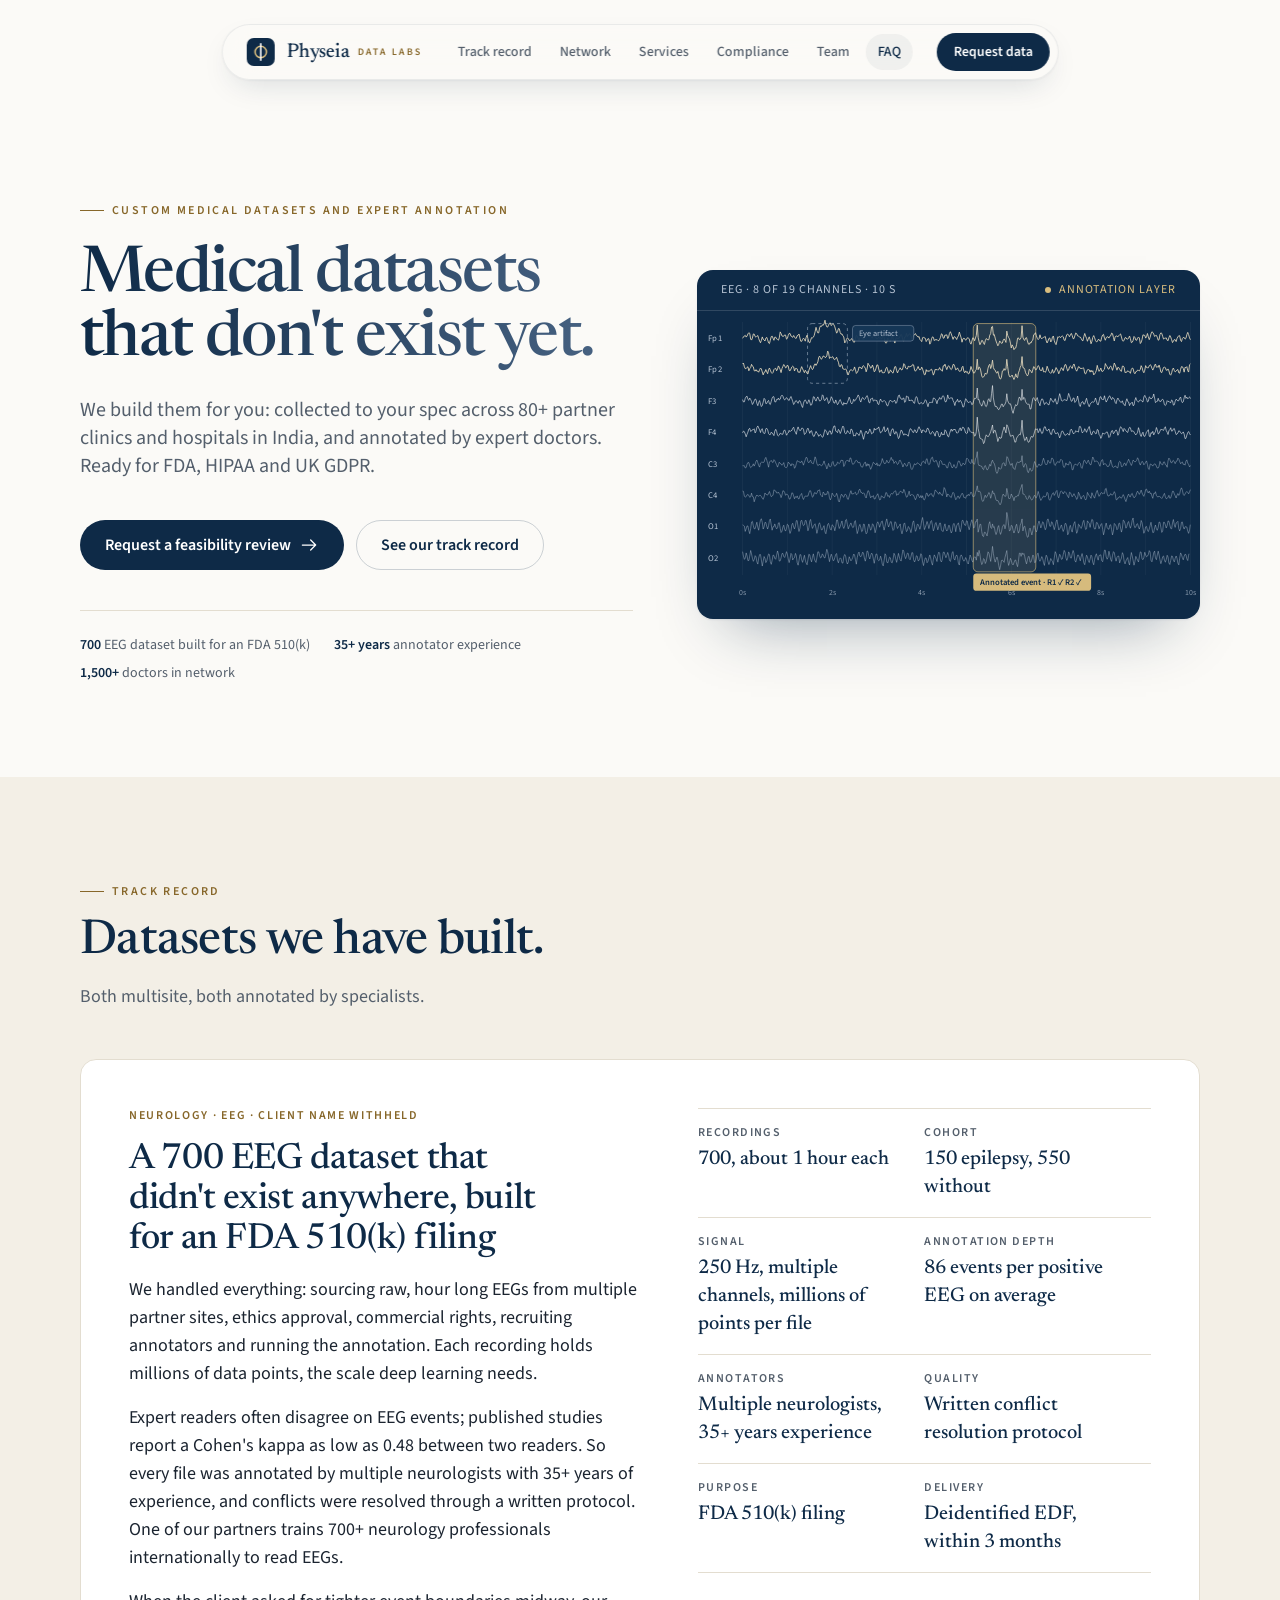
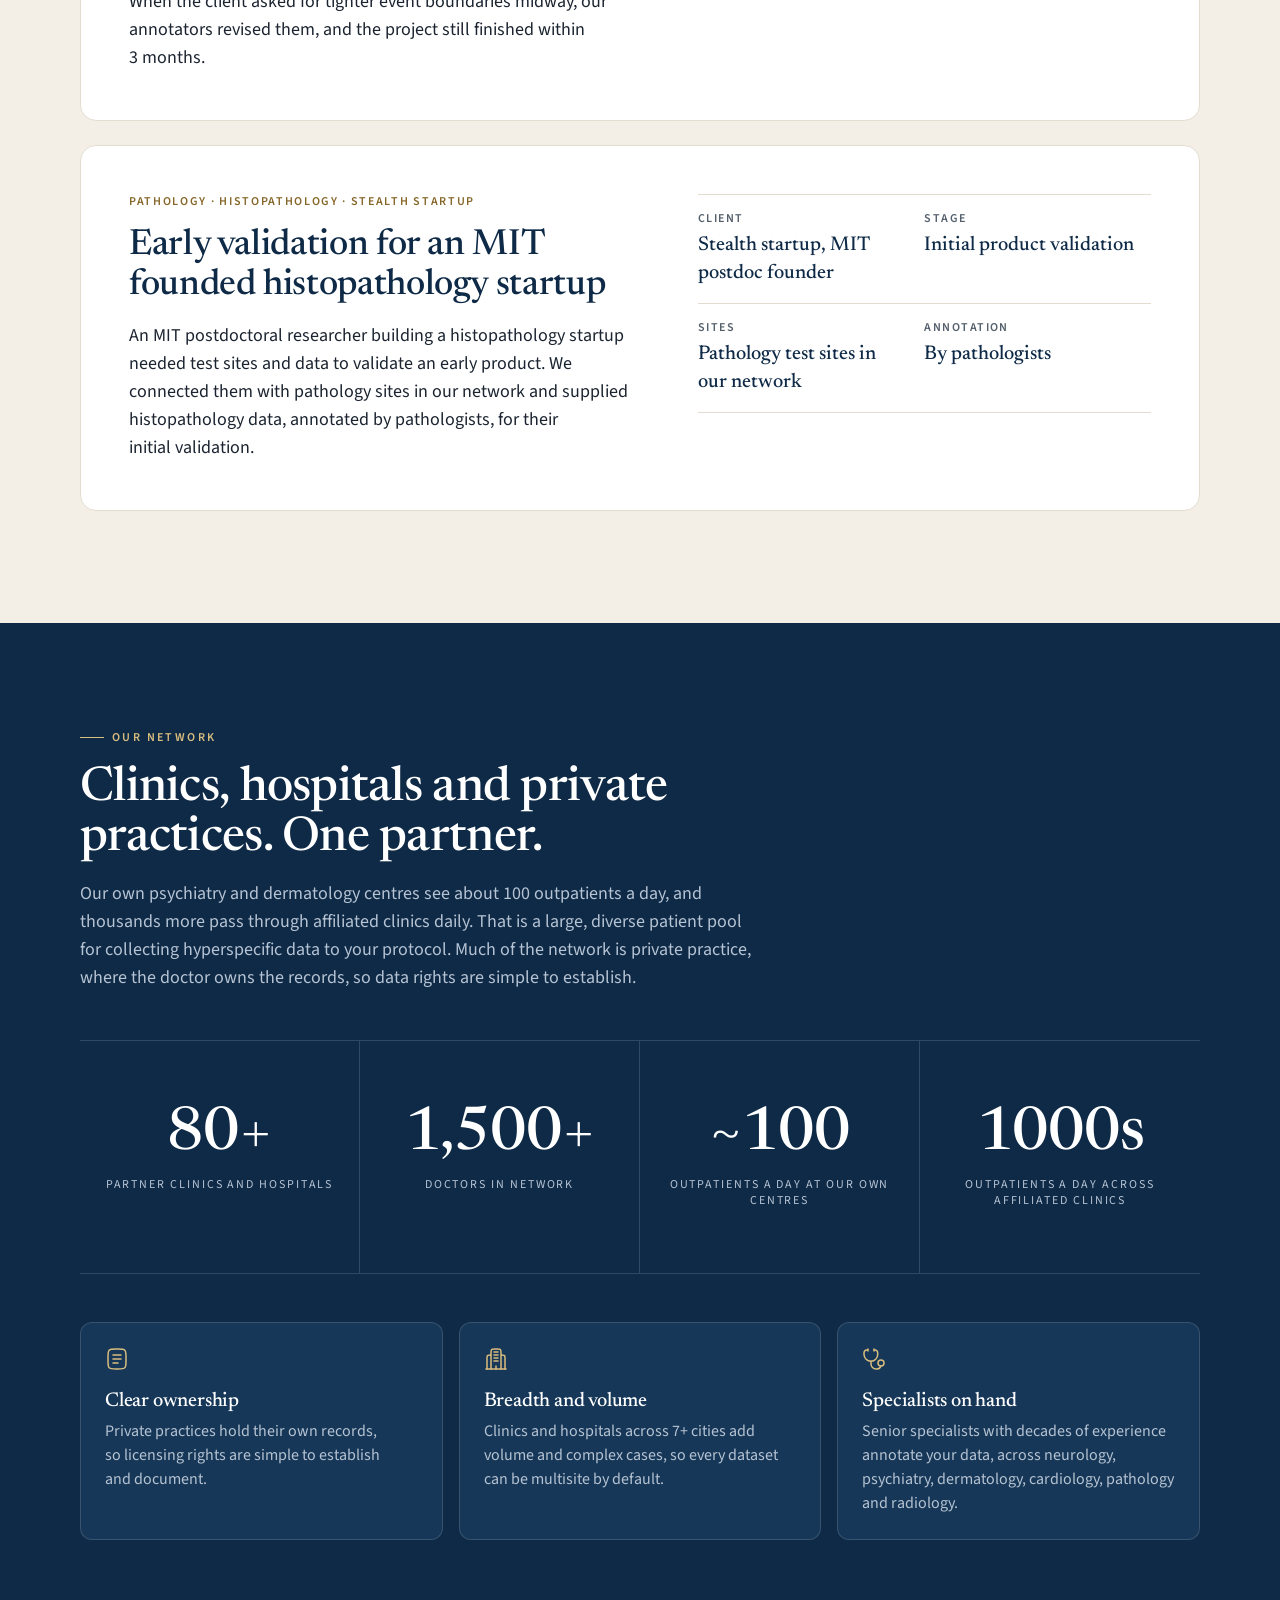
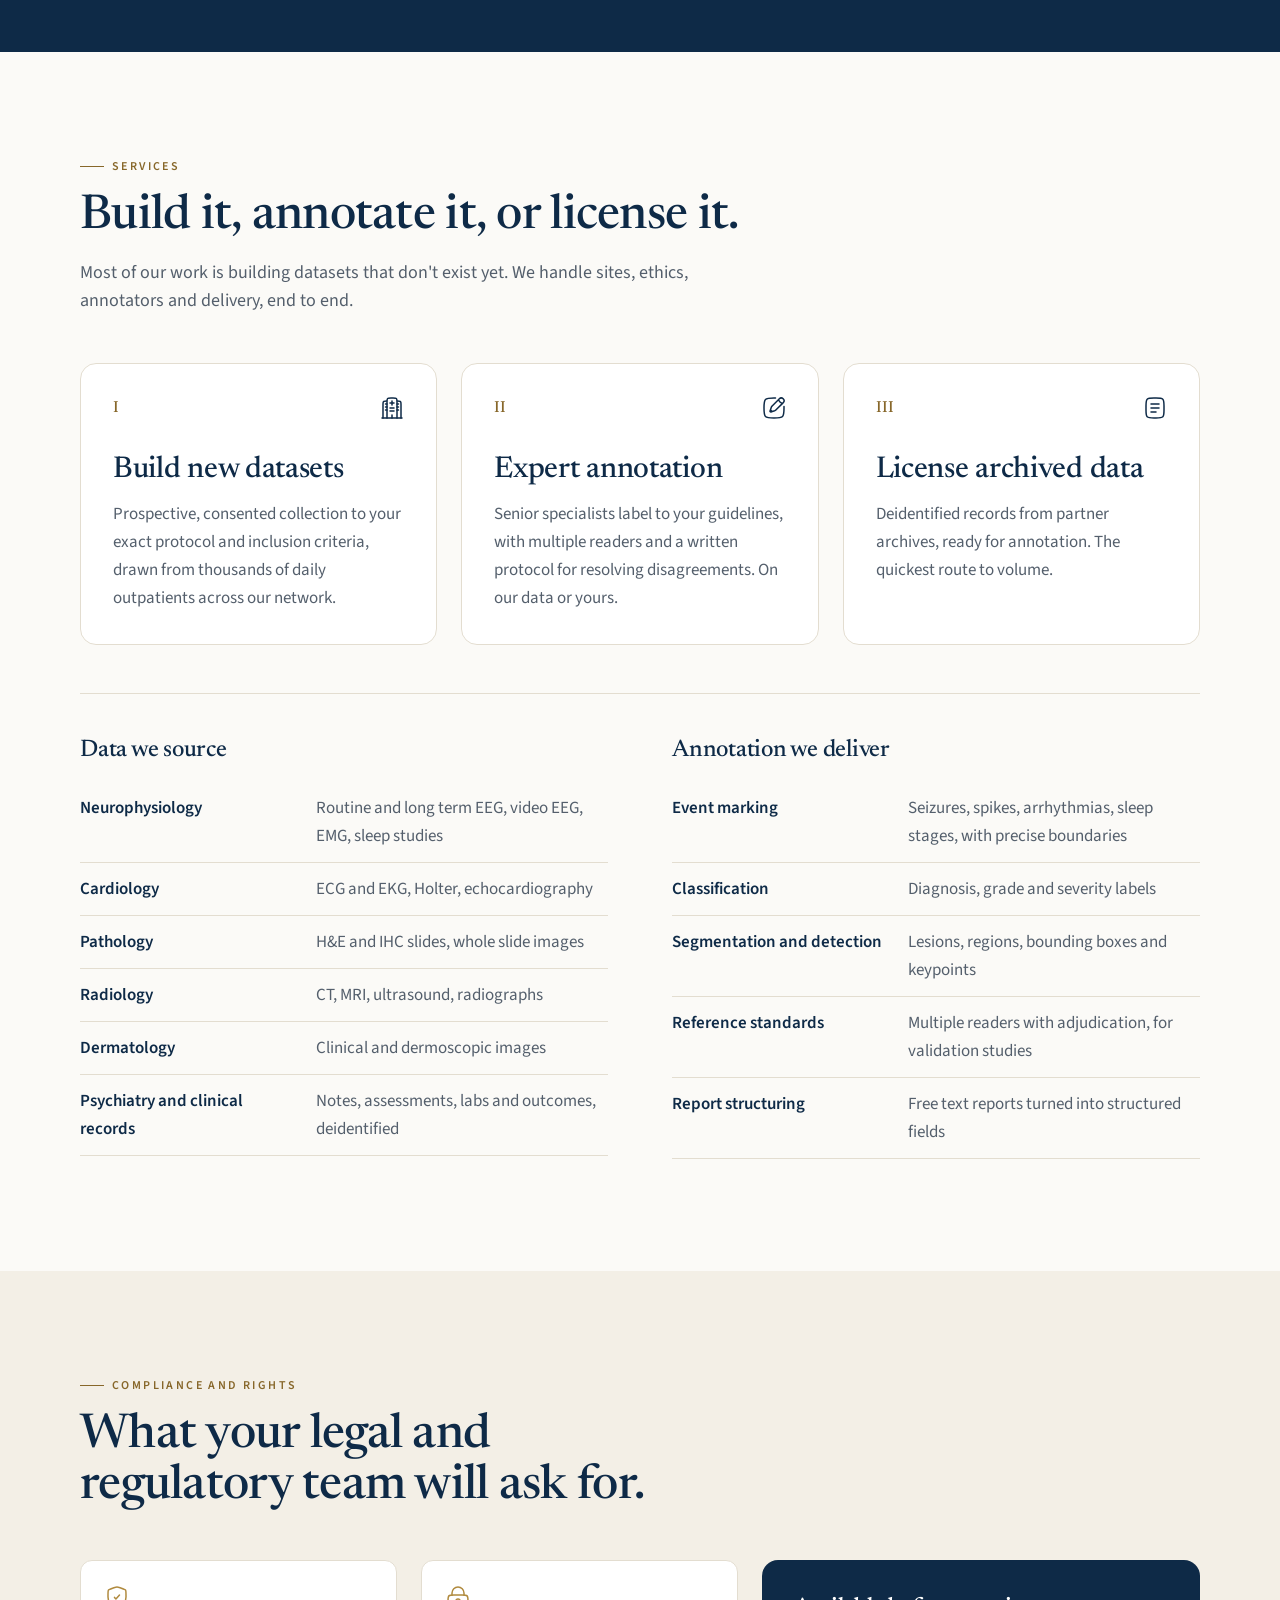
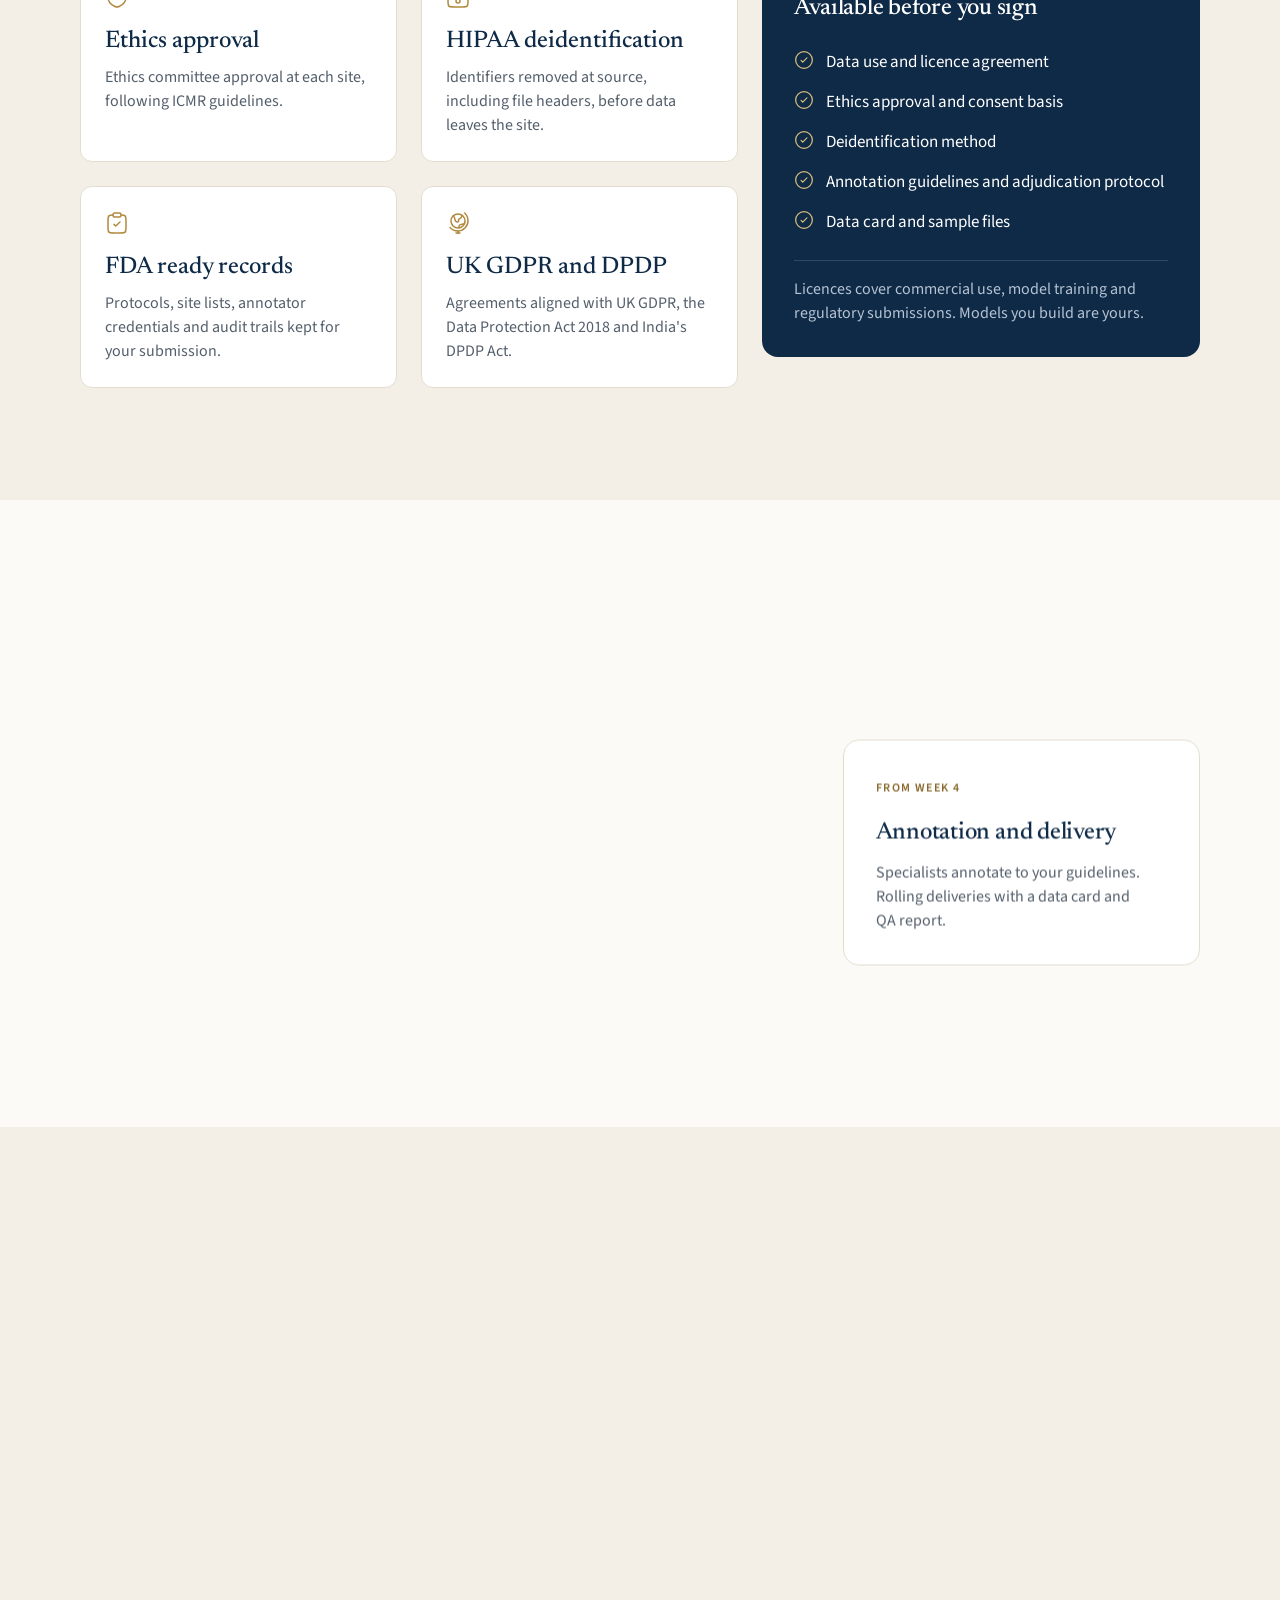
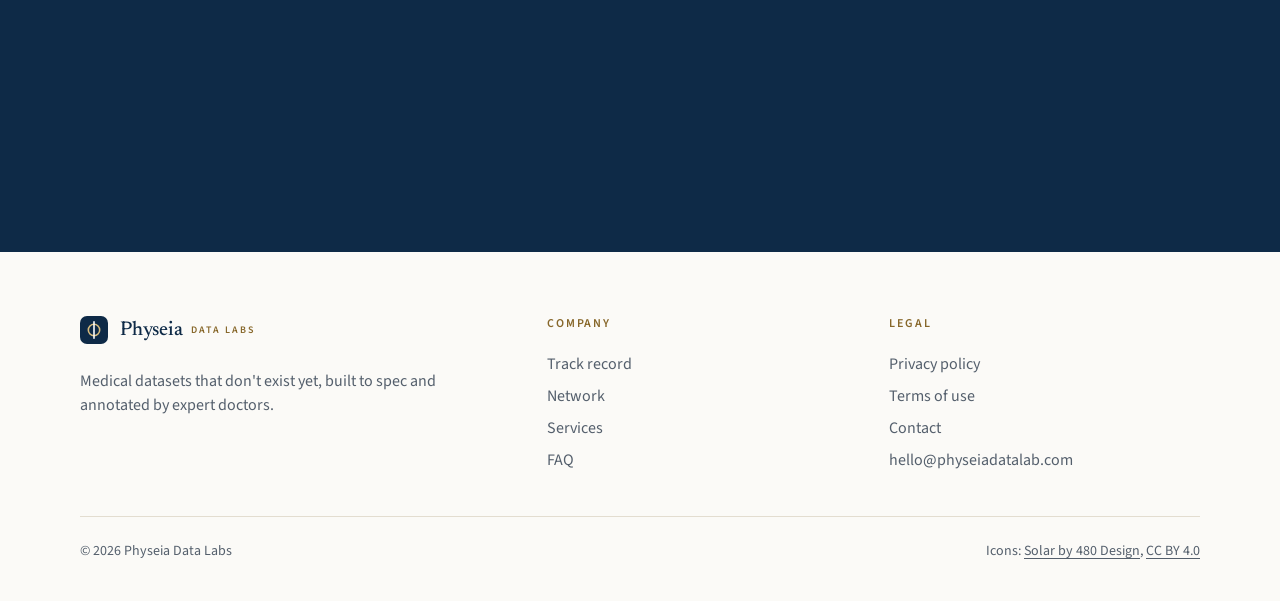
==== commit b63749cf: "Reposition site around building and annotating datasets that don't exist yet Co-Authored-By: Claude " ====
--- a/index.html
+++ b/index.html
@@ -3,27 +3,27 @@
 <head>
 <meta charset="utf-8">
 <meta name="viewport" content="width=device-width, initial-scale=1">
-<title>Physeia Data Labs | Clinical data you can build on</title>
-<meta name="description" content="Deidentified clinical data from 80+ partner clinics and hospitals across India, licensed with clear commercial rights and annotated by specialist doctors. Built to FDA, HIPAA and UK GDPR standards.">
+<title>Physeia Data Labs | Medical datasets that don't exist yet</title>
+<meta name="description" content="We build medical datasets that don't exist yet: collected to spec across 80+ partner clinics and hospitals in India and annotated by expert doctors. FDA, HIPAA and UK GDPR ready.">
 <meta name="theme-color" content="#0e2a47">
 <link rel="icon" href="favicon.svg" type="image/svg+xml">
 <link rel="canonical" href="https://physeiadatalab.com/">
 <meta property="og:url" content="https://physeiadatalab.com/">
 <meta property="og:type" content="website">
 <meta property="og:site_name" content="Physeia Data Labs">
-<meta property="og:title" content="Physeia Data Labs | Clinical data you can build on">
-<meta property="og:description" content="Deidentified clinical data from 80+ partner clinics and hospitals across India, with clear commercial rights and specialist annotation.">
+<meta property="og:title" content="Physeia Data Labs | Medical datasets that don't exist yet">
+<meta property="og:description" content="Medical datasets built to spec and annotated by expert doctors, from 80+ partner clinics and hospitals in India.">
 <meta property="og:image" content="https://physeiadatalab.com/og.png">
 <meta property="og:image:width" content="1200">
 <meta property="og:image:height" content="630">
-<meta property="og:image:alt" content="Physeia Data Labs: clinical data you can build on">
+<meta property="og:image:alt" content="Physeia Data Labs: medical datasets that don't exist yet">
 <meta name="twitter:card" content="summary_large_image">
 <link rel="preconnect" href="https://fonts.googleapis.com">
 <link rel="preconnect" href="https://fonts.gstatic.com" crossorigin>
 <link href="https://fonts.googleapis.com/css2?family=Newsreader:opsz,wght@6..72,400;6..72,500&family=Source+Sans+3:wght@400;500;600&display=swap" rel="stylesheet">
 <link rel="stylesheet" href="assets/site.css?v=202610301351">
 <script type="application/ld+json">
-{"@context":"https://schema.org","@type":"Organization","name":"Physeia Data Labs","description":"Deidentified clinical data from 80+ partner clinics and hospitals across India, licensed with clear commercial rights and annotated by specialist doctors.","url":"https://physeiadatalab.com/","email":"hello@physeiadatalab.com"}
+{"@context":"https://schema.org","@type":"Organization","name":"Physeia Data Labs","description":"We build medical datasets that don't exist yet, collected to spec across 80+ partner clinics and hospitals in India and annotated by expert doctors.","url":"https://physeiadatalab.com/","email":"hello@physeiadatalab.com"}
 </script>
 <!-- Asset provenance: icons are Solar by 480 Design (CC BY 4.0) from @iconify-json/solar, inlined at build time.
      Signal graphics are generated illustrative plots, not patient recordings.
@@ -63,17 +63,17 @@
   <section class="hero" id="top">
     <div class="wrap hero-grid">
       <div>
-        <span class="eyebrow" data-hero>Clinical data partner</span>
-        <h1>Clinical data<br>you can build on.</h1>
-        <p class="lede" data-hero>Deidentified clinical data from 80+ partner clinics and hospitals across India, licensed with clear commercial rights and annotated by specialist doctors.</p>
+        <span class="eyebrow" data-hero>Custom medical datasets and expert annotation</span>
+        <h1>Medical datasets<br>that don't exist&nbsp;yet.</h1>
+        <p class="lede" data-hero>We build them for you: collected to your spec across 80+ partner clinics and hospitals in India, and annotated by expert doctors. Ready for FDA, HIPAA and UK GDPR.</p>
         <div class="hero-ctas" data-hero>
           <a class="btn btn-primary" href="#contact">Request a feasibility review <svg class="icon-sm" viewBox="0 0 24 24" aria-hidden="true" focusable="false"><path fill="none" stroke="currentColor" stroke-linecap="round" stroke-linejoin="round" stroke-width="1.5" d="M4 12H20M14 18L20 12L14 6"/></svg></a>
           <a class="btn btn-ghost" href="#work">See our track record</a>
         </div>
         <ul class="proof" data-hero>
-          <li><b>700</b> EEGs annotated and delivered</li>
+          <li><b>700</b> EEG dataset built for an FDA 510(k)</li>
+          <li><b>35+ years</b> annotator experience</li>
           <li><b>1,500+</b> doctors in network</li>
-          <li><b>FDA · HIPAA · UK GDPR</b> ready</li>
         </ul>
       </div>
       <figure class="plate" data-seconds="10" style="margin:0">
@@ -90,22 +90,25 @@
     <div class="wrap">
       <div class="head" data-reveal>
         <span class="eyebrow">Track record</span>
-        <h2>Delivered so far.</h2>
-        <p>Two programs, both multisite and annotated by specialists.</p>
+        <h2>Datasets we have built.</h2>
+        <p>Both multisite, both annotated by specialists.</p>
       </div>
       <article class="case" data-reveal>
         <div class="case-copy">
           <p class="case-meta">Neurology · EEG · Client name withheld</p>
-          <h3>700 EEGs, annotated by neurologists in 3 months</h3>
-          <p>An EEG analysis company needed a large, expertly labelled dataset. We sourced 700 archived, hour long EEGs from multiple partner sites and had them annotated event by event by multiple neurologists, with every disagreement resolved through a written adjudication protocol.</p>
-          <p>Midway, the client asked for tighter event boundaries to train a more precise model. Our neurologists revised the annotations to the new spec, and the project still finished within 3 months.</p>
+          <h3>A 700 EEG dataset that didn't exist anywhere, built for an FDA 510(k) filing</h3>
+          <p>We handled everything: sourcing raw, hour long EEGs from multiple partner sites, ethics approval, commercial rights, recruiting annotators and running the annotation. Each recording holds millions of data points, the scale deep learning needs.</p>
+          <p>Expert readers often disagree on EEG events; published studies report a Cohen's kappa as low as 0.48 between two readers. So every file was annotated by multiple neurologists with 35+ years of experience, and conflicts were resolved through a written protocol. One of our partners trains 700+ neurology professionals internationally to read EEGs.</p>
+          <p>When the client asked for tighter event boundaries midway, our annotators revised them, and the project still finished within 3 months.</p>
         </div>
         <dl class="case-facts">
           <div><dt>Recordings</dt><dd>700, about 1 hour each</dd></div>
           <div><dt>Cohort</dt><dd>150 epilepsy, 550 without</dd></div>
+          <div><dt>Signal</dt><dd>250 Hz, multiple channels, millions of points per file</dd></div>
           <div><dt>Annotation depth</dt><dd>86 events per positive EEG on average</dd></div>
-          <div><dt>Readers</dt><dd>Multiple neurologists, with adjudication</dd></div>
-          <div><dt>Rights</dt><dd>Ethics approval and commercial use signed</dd></div>
+          <div><dt>Annotators</dt><dd>Multiple neurologists, 35+ years experience</dd></div>
+          <div><dt>Quality</dt><dd>Written conflict resolution protocol</dd></div>
+          <div><dt>Purpose</dt><dd>FDA 510(k) filing</dd></div>
           <div><dt>Delivery</dt><dd>Deidentified EDF, within 3 months</dd></div>
         </dl>
       </article>
@@ -142,7 +145,7 @@
       <div class="net">
         <div class="net-item" data-reveal><svg class="icon" viewBox="0 0 24 24" aria-hidden="true" focusable="false"><g fill="none" stroke="currentColor" stroke-linecap="round" stroke-width="1.5"><path d="M3 10C3 6.22876 3 4.34315 4.17157 3.17157C5.34315 2 7.22876 2 11 2H13C16.7712 2 18.6569 2 19.8284 3.17157C21 4.34315 21 6.22876 21 10V14C21 17.7712 21 19.6569 19.8284 20.8284C18.6569 22 16.7712 22 13 22H11C7.22876 22 5.34315 22 4.17157 20.8284C3 19.6569 3 17.7712 3 14V10Z"/><path d="M8 12H16"/><path d="M8 8H16"/><path d="M8 16H13"/></g></svg><h3>Clear ownership</h3><p>Private practices hold their own records, so licensing rights are simple to establish and document.</p></div>
         <div class="net-item" data-reveal data-delay=".08"><svg class="icon" viewBox="0 0 24 24" aria-hidden="true" focusable="false"><g fill="none" stroke="currentColor" stroke-linecap="round" stroke-width="1.5"><path d="M22 22L2 22"/><path d="M17 22V6C17 4.11438 17 3.17157 16.4142 2.58579C15.8284 2 14.8856 2 13 2H11C9.11438 2 8.17157 2 7.58579 2.58579C7 3.17157 7 4.11438 7 6V22"/><path d="M21 22V11.5C21 10.0955 21 9.39331 20.6629 8.88886C20.517 8.67048 20.3295 8.48298 20.1111 8.33706C19.6067 8 18.9045 8 17.5 8"/><path d="M3 22V11.5C3 10.0955 3 9.39331 3.33706 8.88886C3.48298 8.67048 3.67048 8.48298 3.88886 8.33706C4.39331 8 5.09554 8 6.5 8"/><path d="M12 22V19"/><path d="M10 5H14"/><path d="M10 8H14"/><path d="M10 11H14"/><path d="M10 14H14"/></g></svg><h3>Breadth and volume</h3><p>Clinics and hospitals across 7+ cities add volume and complex cases, so every dataset can be multisite by default.</p></div>
-        <div class="net-item" data-reveal data-delay=".16"><svg class="icon" viewBox="0 0 24 24" aria-hidden="true" focusable="false"><g fill="none" stroke="currentColor" stroke-linecap="round" stroke-width="1.5"><path d="M9 14.2354V17.0001C9 19.7615 11.2386 22.0001 14 22.0001H14.8824C16.7691 22.0001 18.3595 20.7311 18.8465 19.0001"/><path d="M5.42857 3H5.3369C5.02404 3 4.86761 3 4.73574 3.01166C3.28763 3.13972 2.13972 4.28763 2.01166 5.73574C2 5.86761 2 6.02404 2 6.3369V7.23529C2 11.1013 5.13401 14.2353 9 14.2353C12.7082 14.2353 15.7143 11.2292 15.7143 7.521V6.3369C15.7143 6.02404 15.7143 5.86761 15.7026 5.73574C15.5746 4.28763 14.4267 3.13972 12.9785 3.01166C12.8467 3 12.6902 3 12.3774 3H12.2857"/><circle cx="19" cy="16" r="3"/><path d="M12 2V4"/><path d="M6 2V4"/></g></svg><h3>Specialists on hand</h3><p>The same network supplies the specialists who annotate your data, across neurology, psychiatry, dermatology, cardiology, pathology and radiology.</p></div>
+        <div class="net-item" data-reveal data-delay=".16"><svg class="icon" viewBox="0 0 24 24" aria-hidden="true" focusable="false"><g fill="none" stroke="currentColor" stroke-linecap="round" stroke-width="1.5"><path d="M9 14.2354V17.0001C9 19.7615 11.2386 22.0001 14 22.0001H14.8824C16.7691 22.0001 18.3595 20.7311 18.8465 19.0001"/><path d="M5.42857 3H5.3369C5.02404 3 4.86761 3 4.73574 3.01166C3.28763 3.13972 2.13972 4.28763 2.01166 5.73574C2 5.86761 2 6.02404 2 6.3369V7.23529C2 11.1013 5.13401 14.2353 9 14.2353C12.7082 14.2353 15.7143 11.2292 15.7143 7.521V6.3369C15.7143 6.02404 15.7143 5.86761 15.7026 5.73574C15.5746 4.28763 14.4267 3.13972 12.9785 3.01166C12.8467 3 12.6902 3 12.3774 3H12.2857"/><circle cx="19" cy="16" r="3"/><path d="M12 2V4"/><path d="M6 2V4"/></g></svg><h3>Specialists on hand</h3><p>Senior specialists with decades of experience annotate your data, across neurology, psychiatry, dermatology, cardiology, pathology and radiology.</p></div>
       </div>
     </div>
   </section>
@@ -152,24 +155,24 @@
     <div class="wrap">
       <div class="head" data-reveal>
         <span class="eyebrow">Services</span>
-        <h2>License it, collect it, annotate it.</h2>
-        <p>Use one service or all three. We handle sites, approvals and logistics.</p>
+        <h2>Build it, annotate it, or license it.</h2>
+        <p>Most of our work is building datasets that don't exist yet. We handle sites, ethics, annotators and delivery, end to end.</p>
       </div>
       <div class="services">
         <article class="svc" data-reveal>
-          <div class="svc-top"><span class="svc-num">I</span><svg class="icon" viewBox="0 0 24 24" aria-hidden="true" focusable="false"><g fill="none" stroke="currentColor" stroke-linecap="round" stroke-width="1.5"><path d="M3 10C3 6.22876 3 4.34315 4.17157 3.17157C5.34315 2 7.22876 2 11 2H13C16.7712 2 18.6569 2 19.8284 3.17157C21 4.34315 21 6.22876 21 10V14C21 17.7712 21 19.6569 19.8284 20.8284C18.6569 22 16.7712 22 13 22H11C7.22876 22 5.34315 22 4.17157 20.8284C3 19.6569 3 17.7712 3 14V10Z"/><path d="M8 12H16"/><path d="M8 8H16"/><path d="M8 16H13"/></g></svg></div>
+          <div class="svc-top"><span class="svc-num">I</span><svg class="icon" viewBox="0 0 24 24" aria-hidden="true" focusable="false"><g fill="none" stroke="currentColor" stroke-linecap="round" stroke-width="1.5"><path d="M22 22L2 22"/><path d="M17 22V6C17 4.11438 17 3.17157 16.4142 2.58579C15.8284 2 14.8856 2 13 2H11C9.11438 2 8.17157 2 7.58579 2.58579C7 3.17157 7 4.11438 7 6V22"/><path d="M21 22V8.5C21 7.09554 21 6.39331 20.6629 5.88886C20.517 5.67048 20.3295 5.48298 20.1111 5.33706C19.6067 5 18.9045 5 17.5 5"/><path d="M3 22V8.5C3 7.09554 3 6.39331 3.33706 5.88886C3.48298 5.67048 3.67048 5.48298 3.88886 5.33706C4.39331 5 5.09554 5 6.5 5"/><path d="M12 22V19"/><path d="M10 12H14"/><path d="M5.5 11H7"/><path d="M5.5 14H7"/><path d="M17 11H18.5"/><path d="M17 14H18.5"/><path d="M5.5 8H7"/><path d="M17 8H18.5"/><path d="M10 15H14"/><path stroke-linejoin="round" d="M12 9V5"/><path stroke-linejoin="round" d="M14 7L10 7"/></g></svg></div>
+          <h3>Build new datasets</h3>
+          <p>Prospective, consented collection to your exact protocol and inclusion criteria, drawn from thousands of daily outpatients across our network.</p>
+        </article>
+        <article class="svc" data-reveal data-delay=".08">
+          <div class="svc-top"><span class="svc-num">II</span><svg class="icon" viewBox="0 0 24 24" aria-hidden="true" focusable="false"><g fill="none" stroke="currentColor" stroke-linecap="round" stroke-width="1.5"><path d="M22 10.5V12C22 16.714 22 19.0711 20.5355 20.5355C19.0711 22 16.714 22 12 22C7.28595 22 4.92893 22 3.46447 20.5355C2 19.0711 2 16.714 2 12C2 7.28595 2 4.92893 3.46447 3.46447C4.92893 2 7.28595 2 12 2H13.5"/><path d="M16.652 3.45506L17.3009 2.80624C18.3759 1.73125 20.1188 1.73125 21.1938 2.80624C22.2687 3.88124 22.2687 5.62415 21.1938 6.69914L20.5449 7.34795M16.652 3.45506C16.652 3.45506 16.7331 4.83379 17.9497 6.05032C19.1662 7.26685 20.5449 7.34795 20.5449 7.34795M16.652 3.45506L10.6872 9.41993C10.2832 9.82394 10.0812 10.0259 9.90743 10.2487C9.70249 10.5114 9.52679 10.7957 9.38344 11.0965C9.26191 11.3515 9.17157 11.6225 8.99089 12.1646L8.41242 13.9M8.41242 13.9L8.03811 15.0229C7.9492 15.2897 8.01862 15.5837 8.21744 15.7826C8.41626 15.9814 8.71035 16.0508 8.97709 15.9619L10.1 15.5876L11.8354 15.0091C12.3775 14.8284 12.6485 14.7381 12.9035 14.6166C13.2043 14.4732 13.4886 14.2975 13.7513 14.0926C13.9741 13.9188 14.1761 13.7168 14.5801 13.3128L20.5449 7.34795M10.1 15.5876L8.41242 13.9"/></g></svg></div>
+          <h3>Expert annotation</h3>
+          <p>Senior specialists label to your guidelines, with multiple readers and a written protocol for resolving disagreements. On our data or yours.</p>
+        </article>
+        <article class="svc" data-reveal data-delay=".16">
+          <div class="svc-top"><span class="svc-num">III</span><svg class="icon" viewBox="0 0 24 24" aria-hidden="true" focusable="false"><g fill="none" stroke="currentColor" stroke-linecap="round" stroke-width="1.5"><path d="M3 10C3 6.22876 3 4.34315 4.17157 3.17157C5.34315 2 7.22876 2 11 2H13C16.7712 2 18.6569 2 19.8284 3.17157C21 4.34315 21 6.22876 21 10V14C21 17.7712 21 19.6569 19.8284 20.8284C18.6569 22 16.7712 22 13 22H11C7.22876 22 5.34315 22 4.17157 20.8284C3 19.6569 3 17.7712 3 14V10Z"/><path d="M8 12H16"/><path d="M8 8H16"/><path d="M8 16H13"/></g></svg></div>
           <h3>License archived data</h3>
-          <p>Deidentified records from partner archives. The quickest route to volume.</p>
-        </article>
-        <article class="svc" data-reveal data-delay=".08">
-          <div class="svc-top"><span class="svc-num">II</span><svg class="icon" viewBox="0 0 24 24" aria-hidden="true" focusable="false"><g fill="none" stroke="currentColor" stroke-linecap="round" stroke-width="1.5"><path d="M22 22L2 22"/><path d="M17 22V6C17 4.11438 17 3.17157 16.4142 2.58579C15.8284 2 14.8856 2 13 2H11C9.11438 2 8.17157 2 7.58579 2.58579C7 3.17157 7 4.11438 7 6V22"/><path d="M21 22V8.5C21 7.09554 21 6.39331 20.6629 5.88886C20.517 5.67048 20.3295 5.48298 20.1111 5.33706C19.6067 5 18.9045 5 17.5 5"/><path d="M3 22V8.5C3 7.09554 3 6.39331 3.33706 5.88886C3.48298 5.67048 3.67048 5.48298 3.88886 5.33706C4.39331 5 5.09554 5 6.5 5"/><path d="M12 22V19"/><path d="M10 12H14"/><path d="M5.5 11H7"/><path d="M5.5 14H7"/><path d="M17 11H18.5"/><path d="M17 14H18.5"/><path d="M5.5 8H7"/><path d="M17 8H18.5"/><path d="M10 15H14"/><path stroke-linejoin="round" d="M12 9V5"/><path stroke-linejoin="round" d="M14 7L10 7"/></g></svg></div>
-          <h3>Collect new data</h3>
-          <p>Prospective, consented collection to your exact protocol and inclusion criteria, drawn from thousands of daily outpatients. This is where our partnerships add the most value.</p>
-        </article>
-        <article class="svc" data-reveal data-delay=".16">
-          <div class="svc-top"><span class="svc-num">III</span><svg class="icon" viewBox="0 0 24 24" aria-hidden="true" focusable="false"><g fill="none" stroke="currentColor" stroke-linecap="round" stroke-width="1.5"><path d="M22 10.5V12C22 16.714 22 19.0711 20.5355 20.5355C19.0711 22 16.714 22 12 22C7.28595 22 4.92893 22 3.46447 20.5355C2 19.0711 2 16.714 2 12C2 7.28595 2 4.92893 3.46447 3.46447C4.92893 2 7.28595 2 12 2H13.5"/><path d="M16.652 3.45506L17.3009 2.80624C18.3759 1.73125 20.1188 1.73125 21.1938 2.80624C22.2687 3.88124 22.2687 5.62415 21.1938 6.69914L20.5449 7.34795M16.652 3.45506C16.652 3.45506 16.7331 4.83379 17.9497 6.05032C19.1662 7.26685 20.5449 7.34795 20.5449 7.34795M16.652 3.45506L10.6872 9.41993C10.2832 9.82394 10.0812 10.0259 9.90743 10.2487C9.70249 10.5114 9.52679 10.7957 9.38344 11.0965C9.26191 11.3515 9.17157 11.6225 8.99089 12.1646L8.41242 13.9M8.41242 13.9L8.03811 15.0229C7.9492 15.2897 8.01862 15.5837 8.21744 15.7826C8.41626 15.9814 8.71035 16.0508 8.97709 15.9619L10.1 15.5876L11.8354 15.0091C12.3775 14.8284 12.6485 14.7381 12.9035 14.6166C13.2043 14.4732 13.4886 14.2975 13.7513 14.0926C13.9741 13.9188 14.1761 13.7168 14.5801 13.3128L20.5449 7.34795M10.1 15.5876L8.41242 13.9"/></g></svg></div>
-          <h3>Expert annotation</h3>
-          <p>Specialist doctors label to your guidelines, with multiple readers and adjudication. On our data or yours.</p>
+          <p>Deidentified records from partner archives, ready for annotation. The quickest route to volume.</p>
         </article>
       </div>
       <div class="cap-grid" data-reveal>
@@ -348,7 +351,7 @@
     <div class="foot-top">
       <div>
         <a class="brand" href="./" aria-label="Physeia Data Labs home"><svg class="brand-mark" viewBox="0 0 32 32" aria-hidden="true"><rect width="32" height="32" rx="8" fill="#0e2a47"/><circle cx="16" cy="16" r="6.5" fill="none" stroke="#d9bd7e" stroke-width="1.8"/><path d="M16 6.5v19" stroke="#ffffff" stroke-width="1.8" stroke-linecap="round"/></svg><span class="brand-word">Physeia<small>DATA LABS</small></span></a>
-        <p>Ground truth, from real clinics and hospitals. Deidentified clinical data, licensed and annotated by specialists.</p>
+        <p>Medical datasets that don't exist yet, built to spec and annotated by expert doctors.</p>
       </div>
       <div class="foot-col">
         <h4>Company</h4>
--- a/assets/site.css
+++ b/assets/site.css
@@ -152,7 +152,7 @@
 }
 @media (min-width: 640px) { .hero h1 { font-size: 3.75rem; } }
 @media (min-width: 1024px) and (max-width: 1279px) { .hero h1 { font-size: 3.75rem; } }
-@media (min-width: 1280px) { .hero h1 { font-size: 4.5rem; } .hero-grid { grid-template-columns: minmax(0, 1.1fr) minmax(0, 1fr); } }
+@media (min-width: 1280px) { .hero h1 { font-size: 4rem; } .hero-grid { grid-template-columns: minmax(0, 1.1fr) minmax(0, 1fr); } }
 .hero h1 .w { display: inline-block; }
 .hero h1.split { background: none; color: var(--navy); }
 .hero h1 > span[aria-hidden] { position: relative; display: block; }
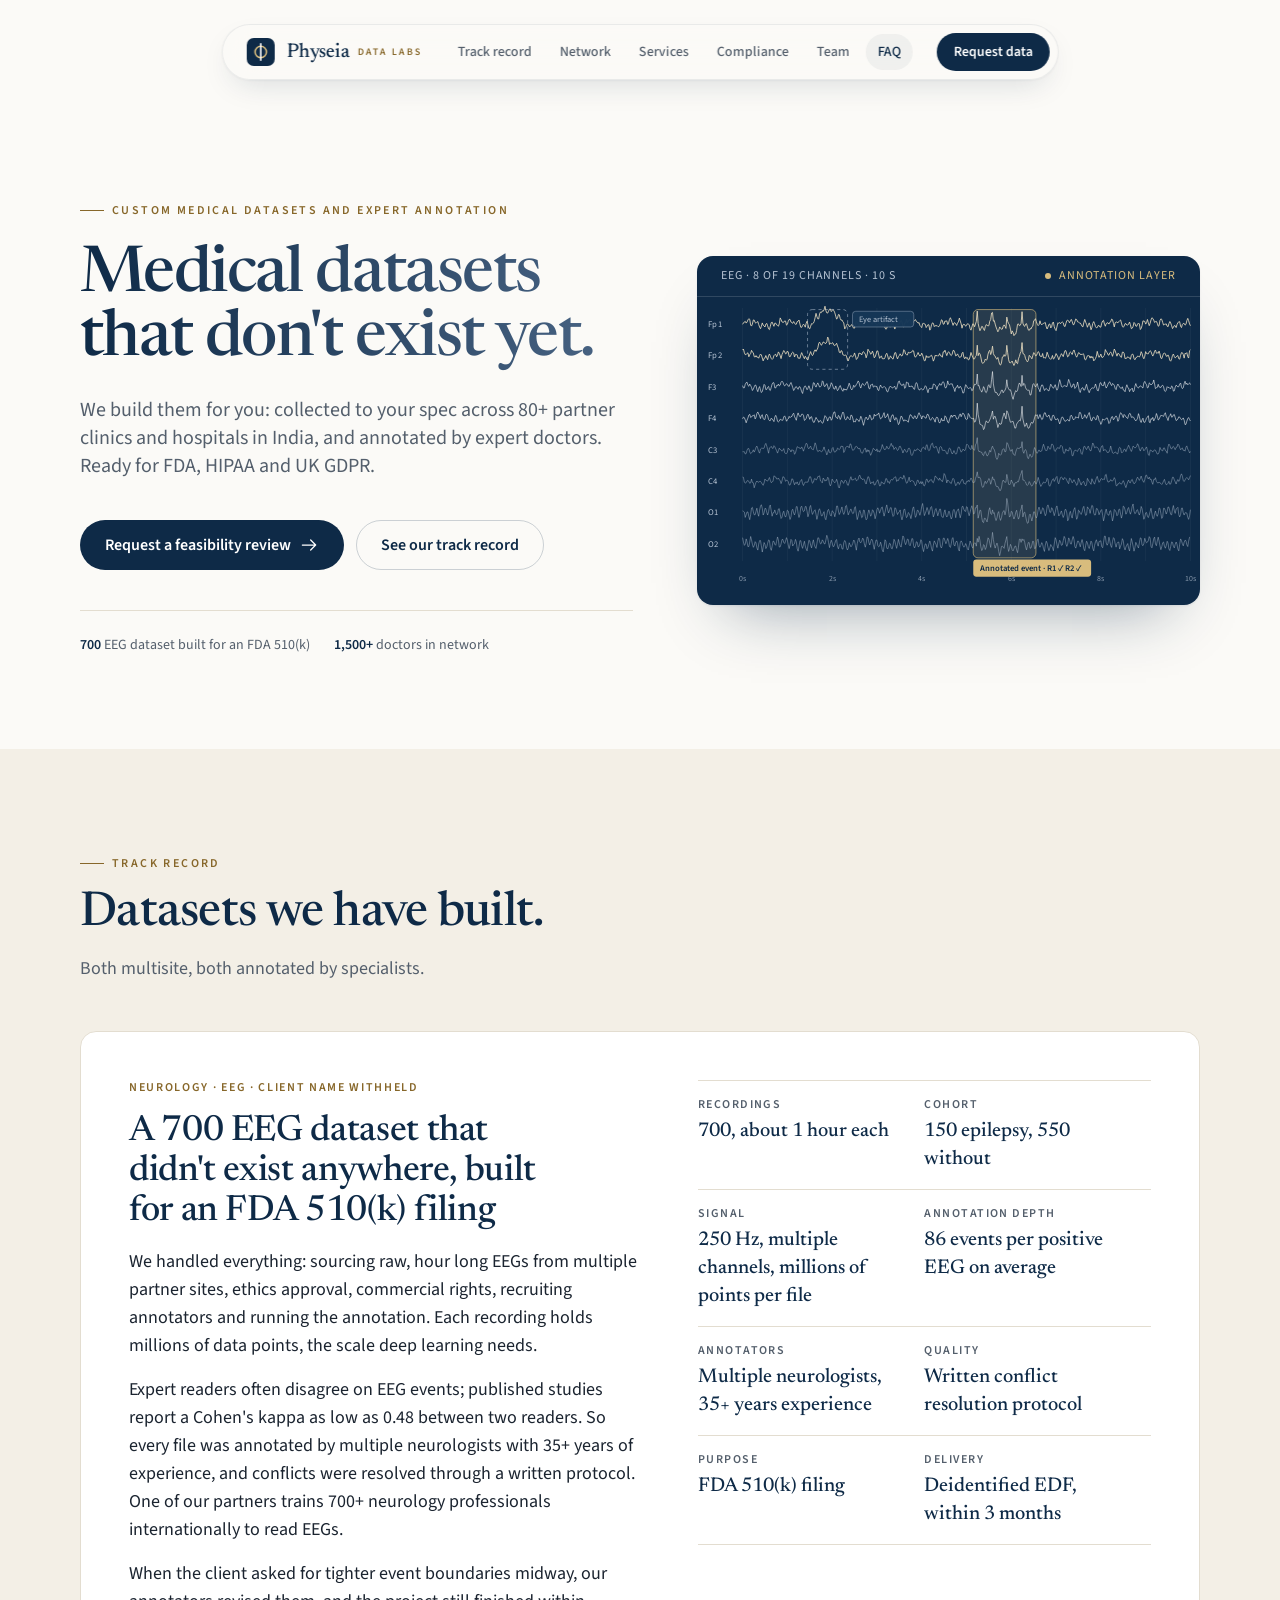
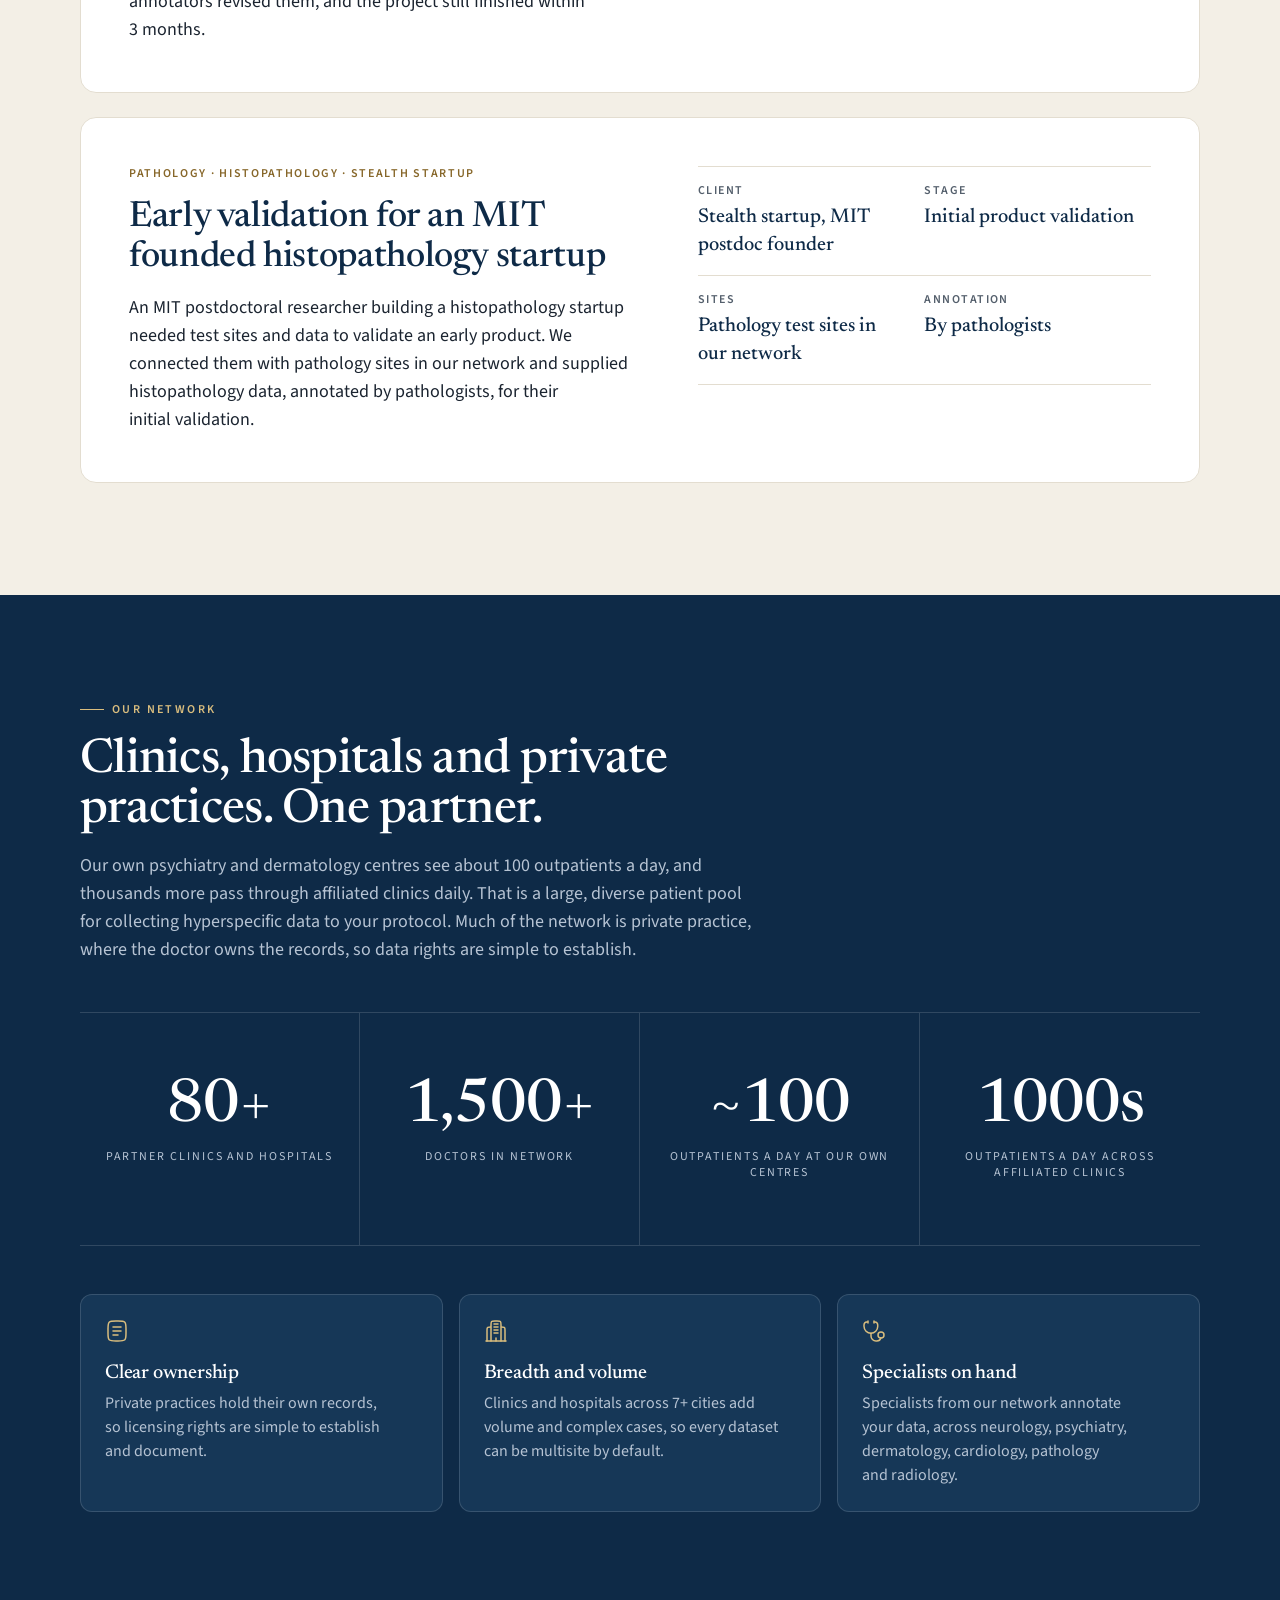
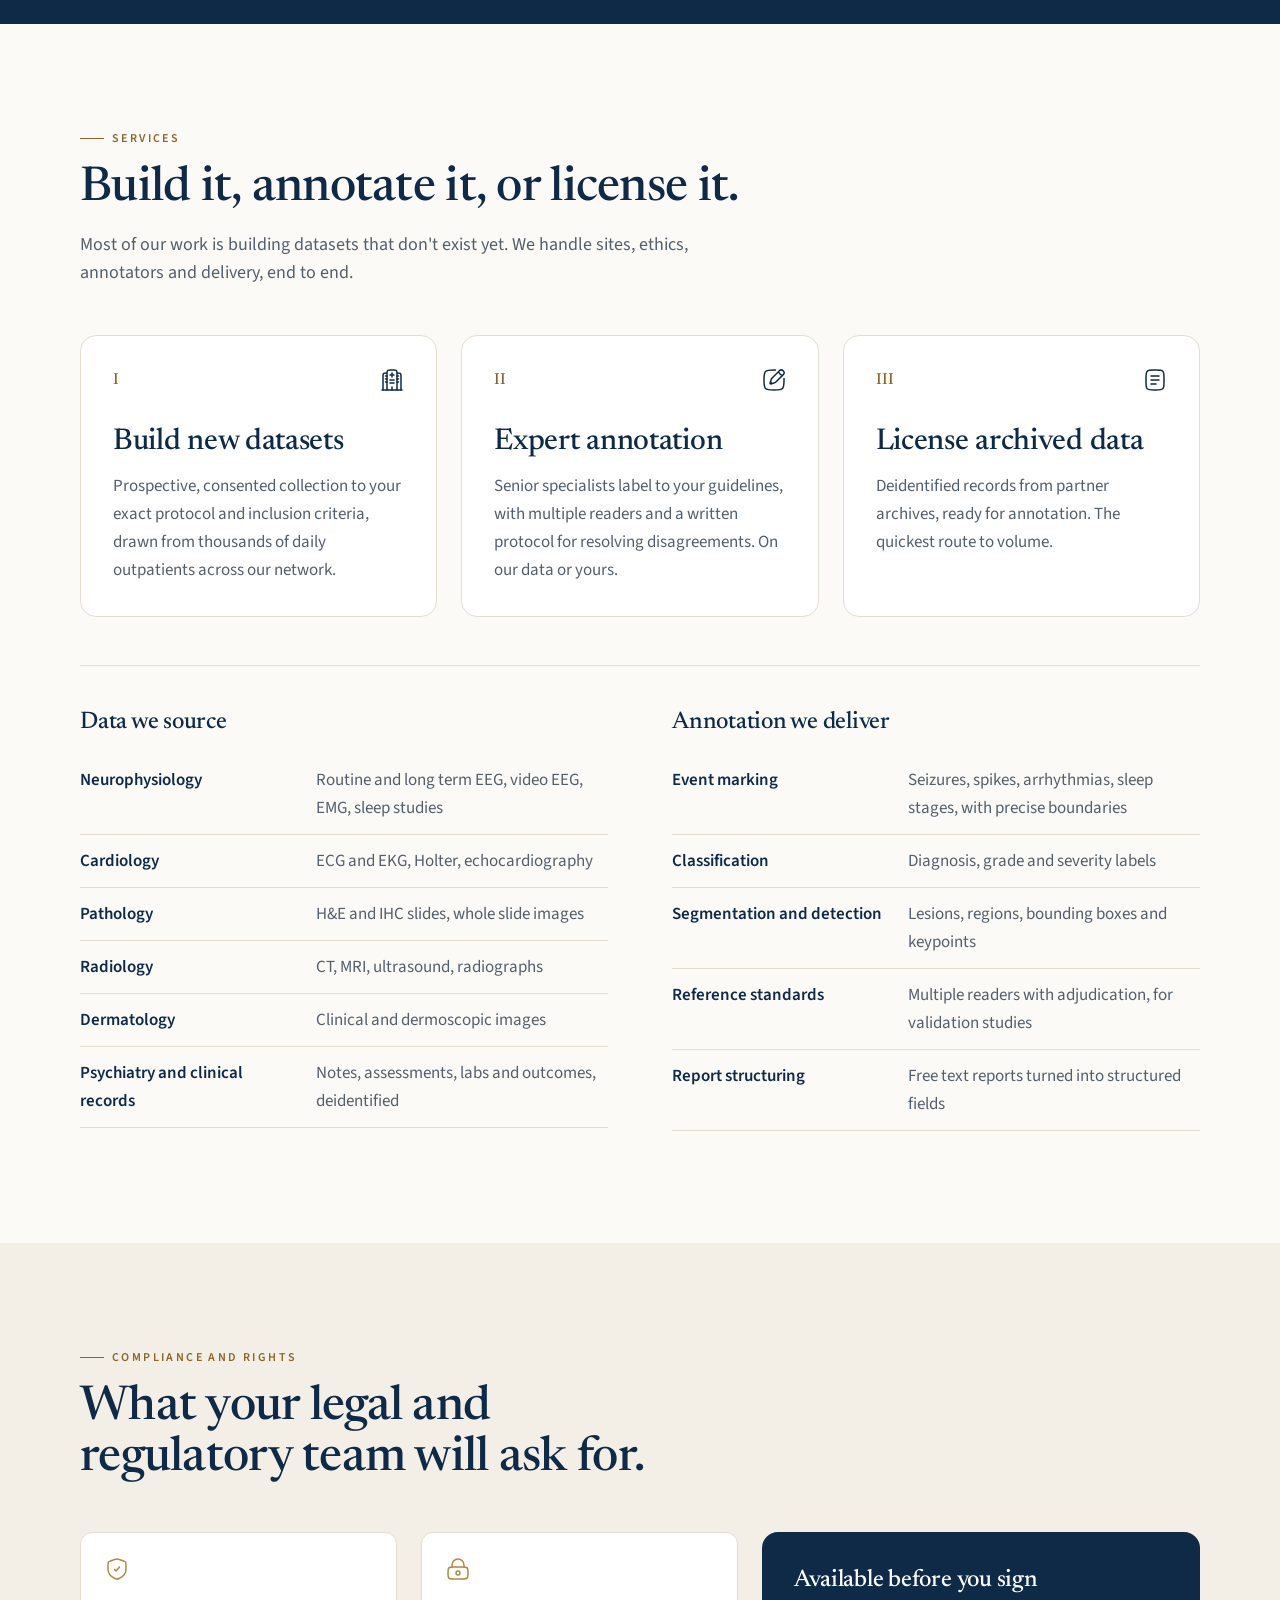
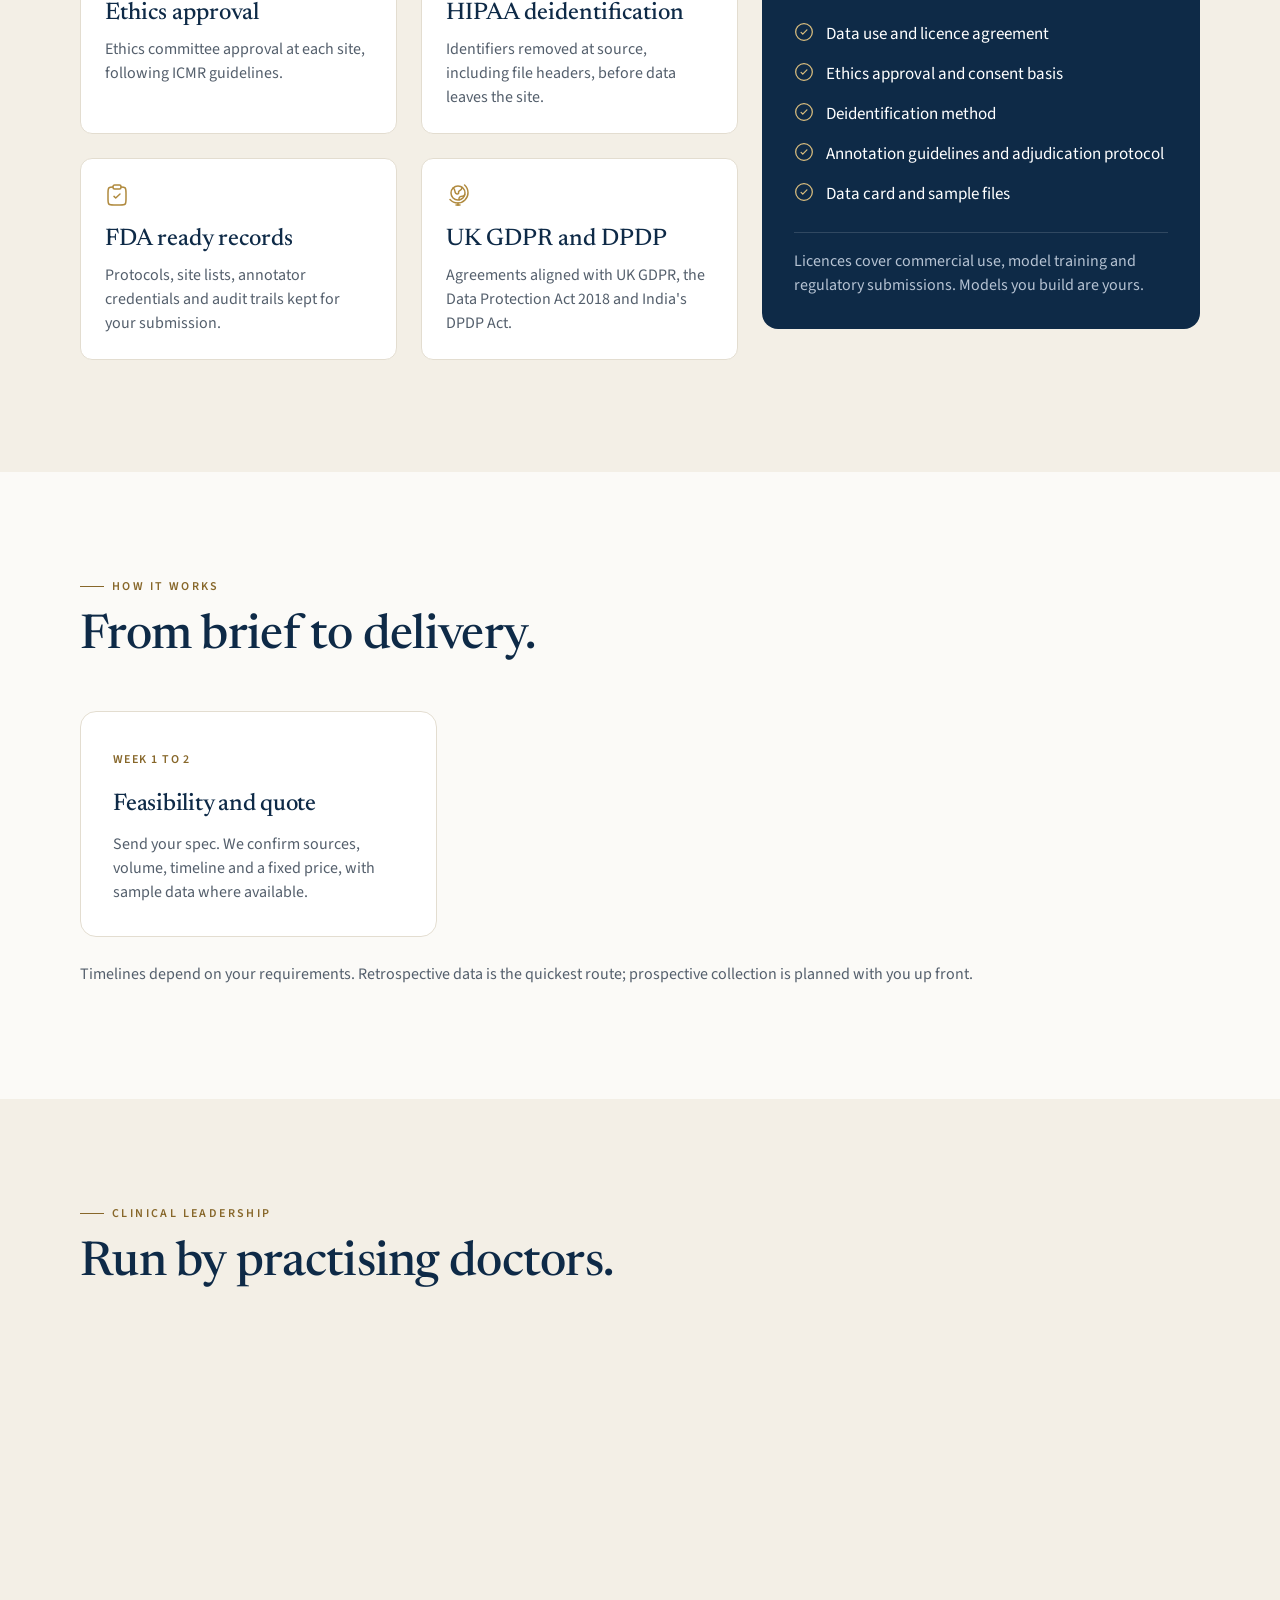
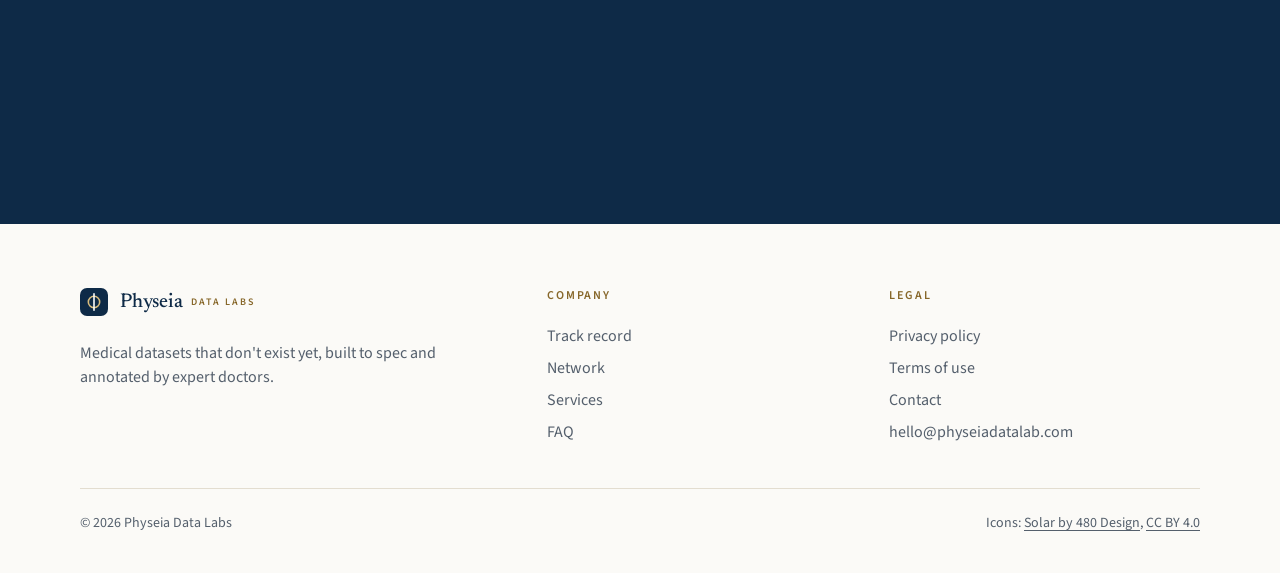
==== commit 64d110ad: "Keep 35+ years annotator experience to the EEG case study only Co-Authored-By: Claude Opus 5.5 <nore" ====
--- a/index.html
+++ b/index.html
@@ -72,7 +72,6 @@
         </div>
         <ul class="proof" data-hero>
           <li><b>700</b> EEG dataset built for an FDA 510(k)</li>
-          <li><b>35+ years</b> annotator experience</li>
           <li><b>1,500+</b> doctors in network</li>
         </ul>
       </div>
@@ -145,7 +144,7 @@
       <div class="net">
         <div class="net-item" data-reveal><svg class="icon" viewBox="0 0 24 24" aria-hidden="true" focusable="false"><g fill="none" stroke="currentColor" stroke-linecap="round" stroke-width="1.5"><path d="M3 10C3 6.22876 3 4.34315 4.17157 3.17157C5.34315 2 7.22876 2 11 2H13C16.7712 2 18.6569 2 19.8284 3.17157C21 4.34315 21 6.22876 21 10V14C21 17.7712 21 19.6569 19.8284 20.8284C18.6569 22 16.7712 22 13 22H11C7.22876 22 5.34315 22 4.17157 20.8284C3 19.6569 3 17.7712 3 14V10Z"/><path d="M8 12H16"/><path d="M8 8H16"/><path d="M8 16H13"/></g></svg><h3>Clear ownership</h3><p>Private practices hold their own records, so licensing rights are simple to establish and document.</p></div>
         <div class="net-item" data-reveal data-delay=".08"><svg class="icon" viewBox="0 0 24 24" aria-hidden="true" focusable="false"><g fill="none" stroke="currentColor" stroke-linecap="round" stroke-width="1.5"><path d="M22 22L2 22"/><path d="M17 22V6C17 4.11438 17 3.17157 16.4142 2.58579C15.8284 2 14.8856 2 13 2H11C9.11438 2 8.17157 2 7.58579 2.58579C7 3.17157 7 4.11438 7 6V22"/><path d="M21 22V11.5C21 10.0955 21 9.39331 20.6629 8.88886C20.517 8.67048 20.3295 8.48298 20.1111 8.33706C19.6067 8 18.9045 8 17.5 8"/><path d="M3 22V11.5C3 10.0955 3 9.39331 3.33706 8.88886C3.48298 8.67048 3.67048 8.48298 3.88886 8.33706C4.39331 8 5.09554 8 6.5 8"/><path d="M12 22V19"/><path d="M10 5H14"/><path d="M10 8H14"/><path d="M10 11H14"/><path d="M10 14H14"/></g></svg><h3>Breadth and volume</h3><p>Clinics and hospitals across 7+ cities add volume and complex cases, so every dataset can be multisite by default.</p></div>
-        <div class="net-item" data-reveal data-delay=".16"><svg class="icon" viewBox="0 0 24 24" aria-hidden="true" focusable="false"><g fill="none" stroke="currentColor" stroke-linecap="round" stroke-width="1.5"><path d="M9 14.2354V17.0001C9 19.7615 11.2386 22.0001 14 22.0001H14.8824C16.7691 22.0001 18.3595 20.7311 18.8465 19.0001"/><path d="M5.42857 3H5.3369C5.02404 3 4.86761 3 4.73574 3.01166C3.28763 3.13972 2.13972 4.28763 2.01166 5.73574C2 5.86761 2 6.02404 2 6.3369V7.23529C2 11.1013 5.13401 14.2353 9 14.2353C12.7082 14.2353 15.7143 11.2292 15.7143 7.521V6.3369C15.7143 6.02404 15.7143 5.86761 15.7026 5.73574C15.5746 4.28763 14.4267 3.13972 12.9785 3.01166C12.8467 3 12.6902 3 12.3774 3H12.2857"/><circle cx="19" cy="16" r="3"/><path d="M12 2V4"/><path d="M6 2V4"/></g></svg><h3>Specialists on hand</h3><p>Senior specialists with decades of experience annotate your data, across neurology, psychiatry, dermatology, cardiology, pathology and radiology.</p></div>
+        <div class="net-item" data-reveal data-delay=".16"><svg class="icon" viewBox="0 0 24 24" aria-hidden="true" focusable="false"><g fill="none" stroke="currentColor" stroke-linecap="round" stroke-width="1.5"><path d="M9 14.2354V17.0001C9 19.7615 11.2386 22.0001 14 22.0001H14.8824C16.7691 22.0001 18.3595 20.7311 18.8465 19.0001"/><path d="M5.42857 3H5.3369C5.02404 3 4.86761 3 4.73574 3.01166C3.28763 3.13972 2.13972 4.28763 2.01166 5.73574C2 5.86761 2 6.02404 2 6.3369V7.23529C2 11.1013 5.13401 14.2353 9 14.2353C12.7082 14.2353 15.7143 11.2292 15.7143 7.521V6.3369C15.7143 6.02404 15.7143 5.86761 15.7026 5.73574C15.5746 4.28763 14.4267 3.13972 12.9785 3.01166C12.8467 3 12.6902 3 12.3774 3H12.2857"/><circle cx="19" cy="16" r="3"/><path d="M12 2V4"/><path d="M6 2V4"/></g></svg><h3>Specialists on hand</h3><p>Specialists from our network annotate your data, across neurology, psychiatry, dermatology, cardiology, pathology and radiology.</p></div>
       </div>
     </div>
   </section>
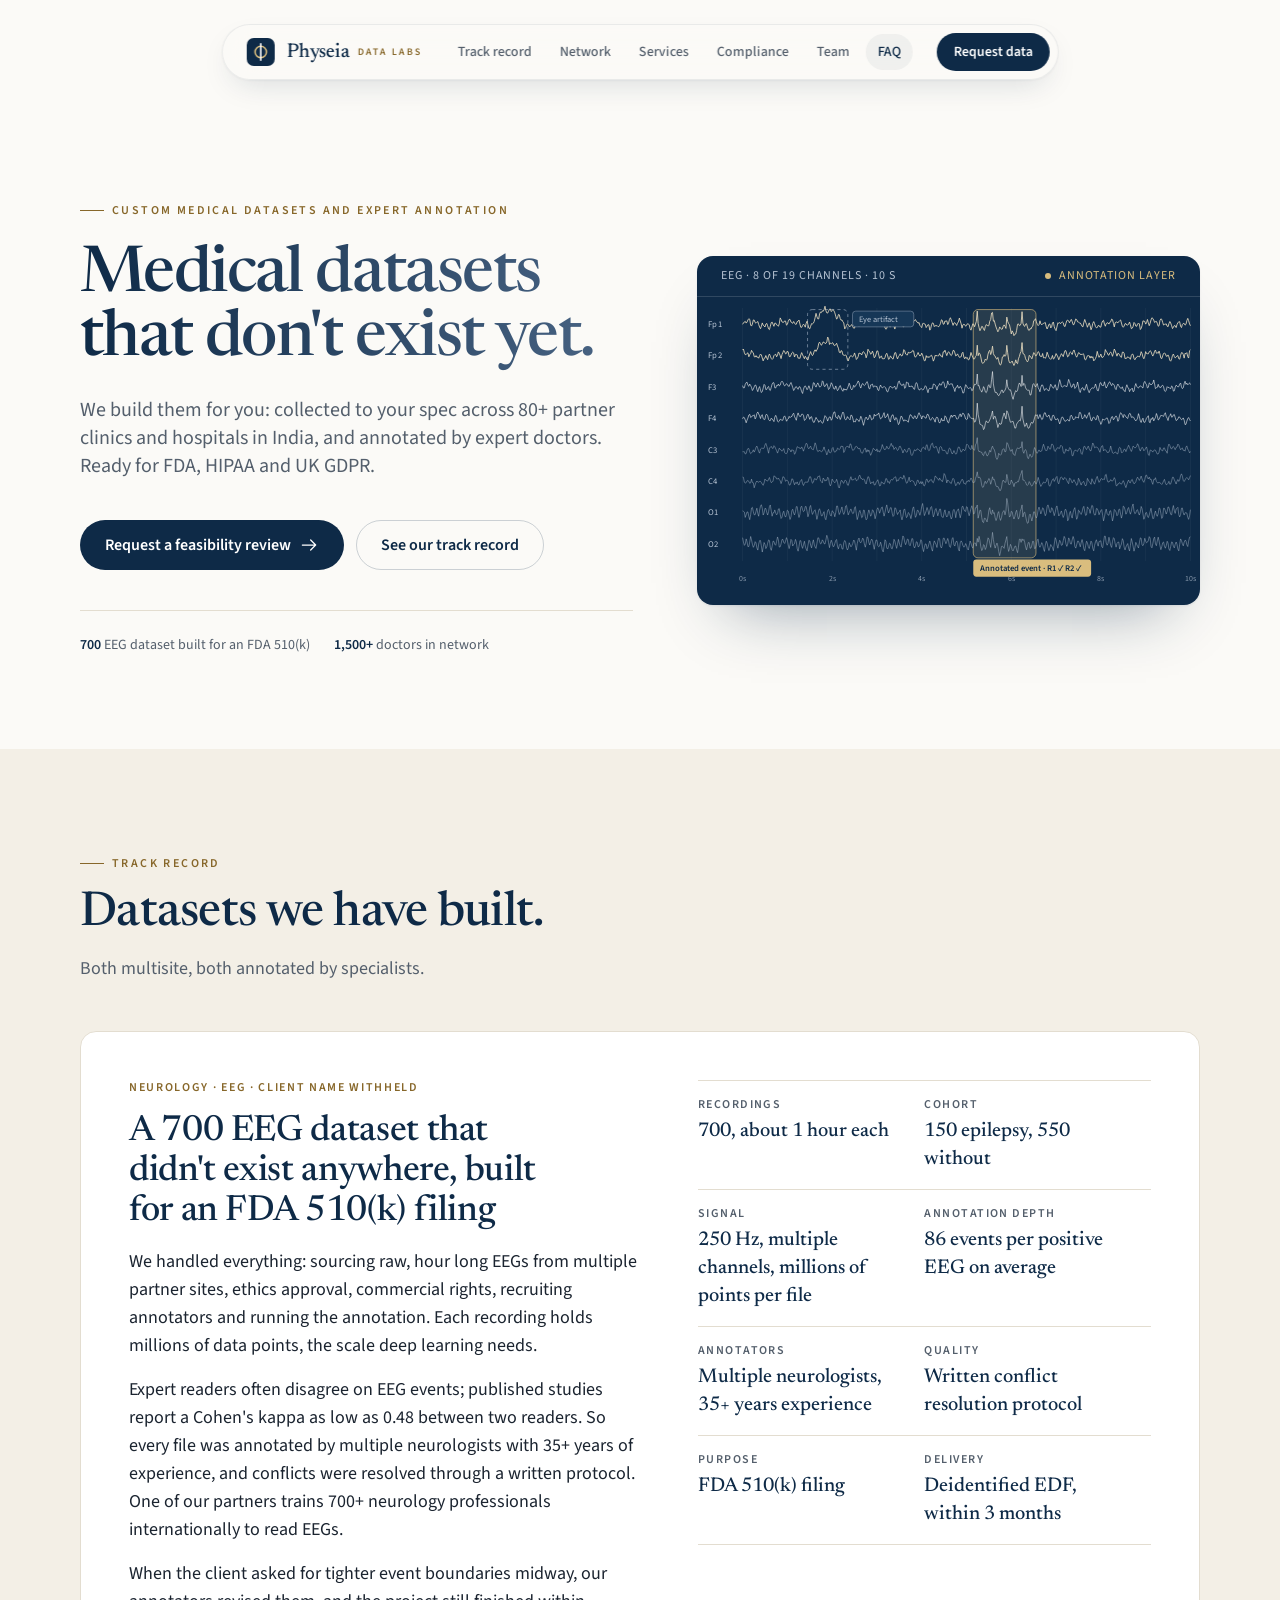
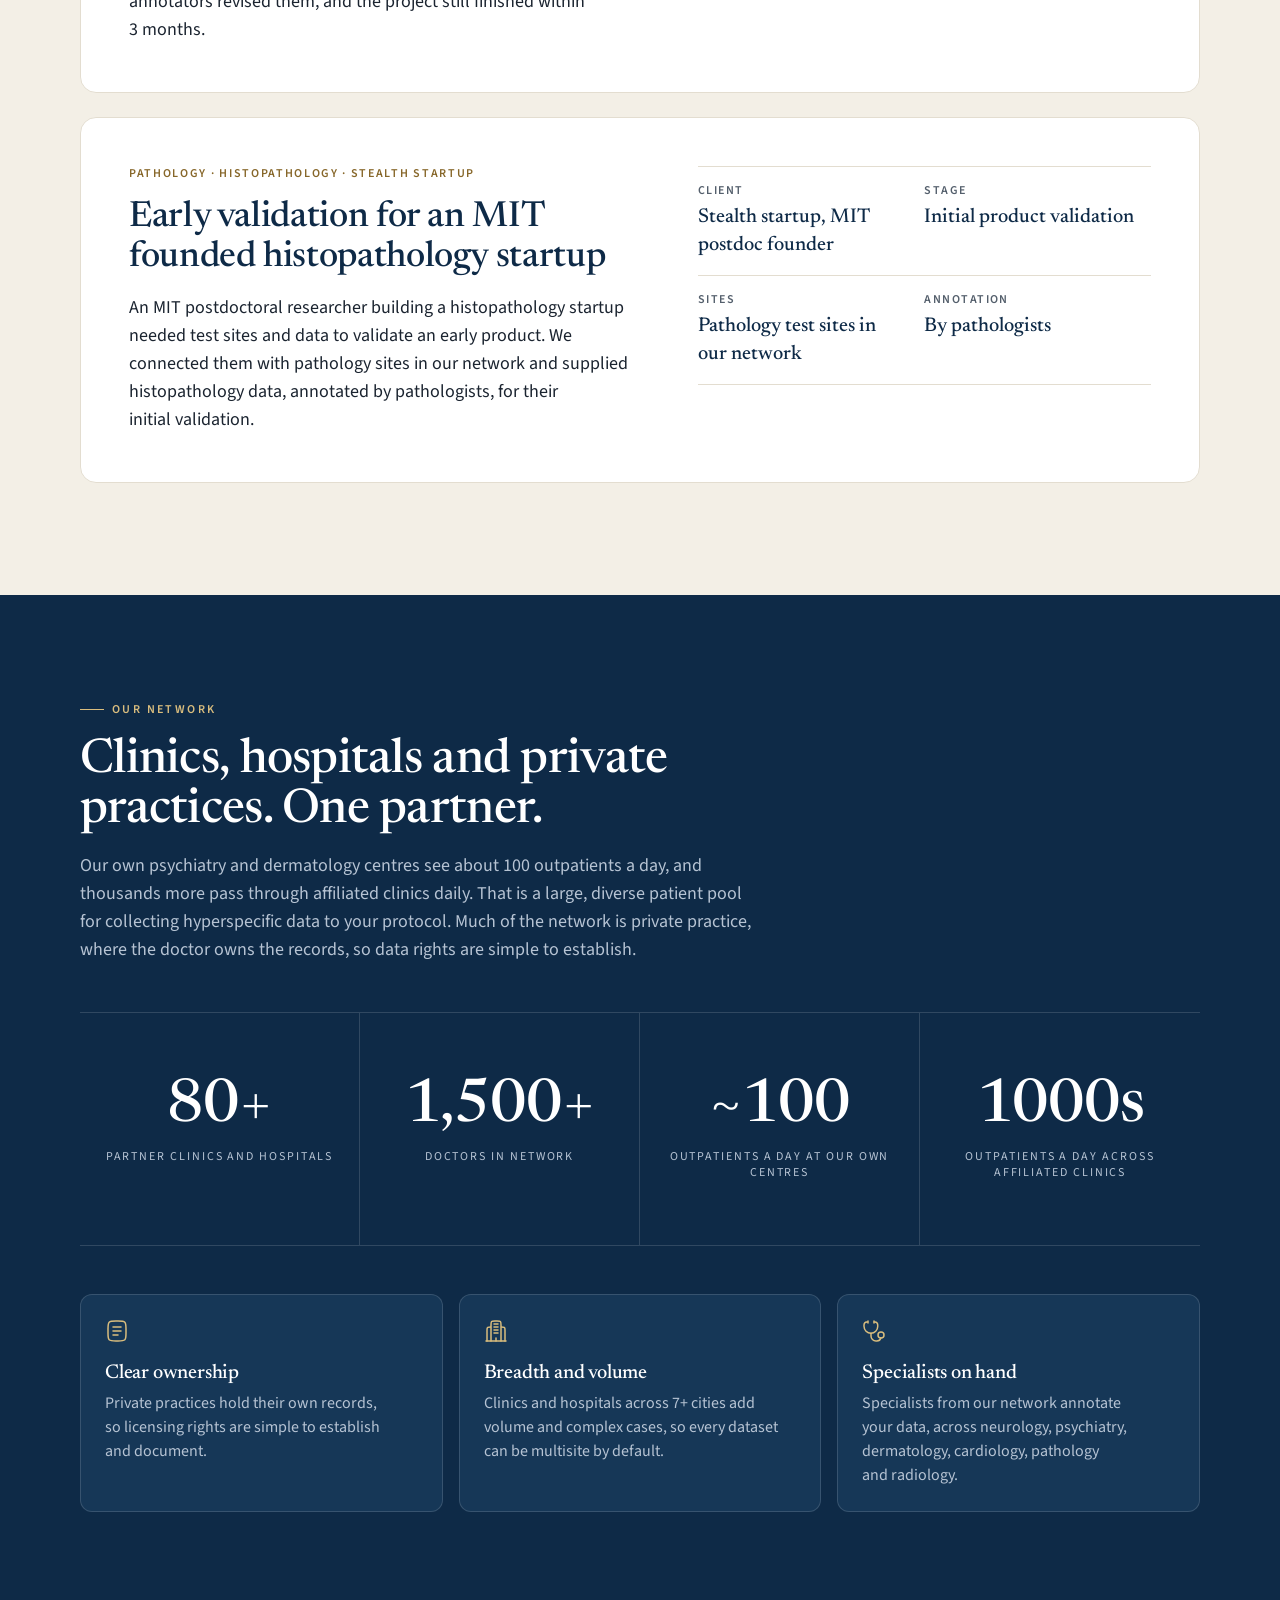
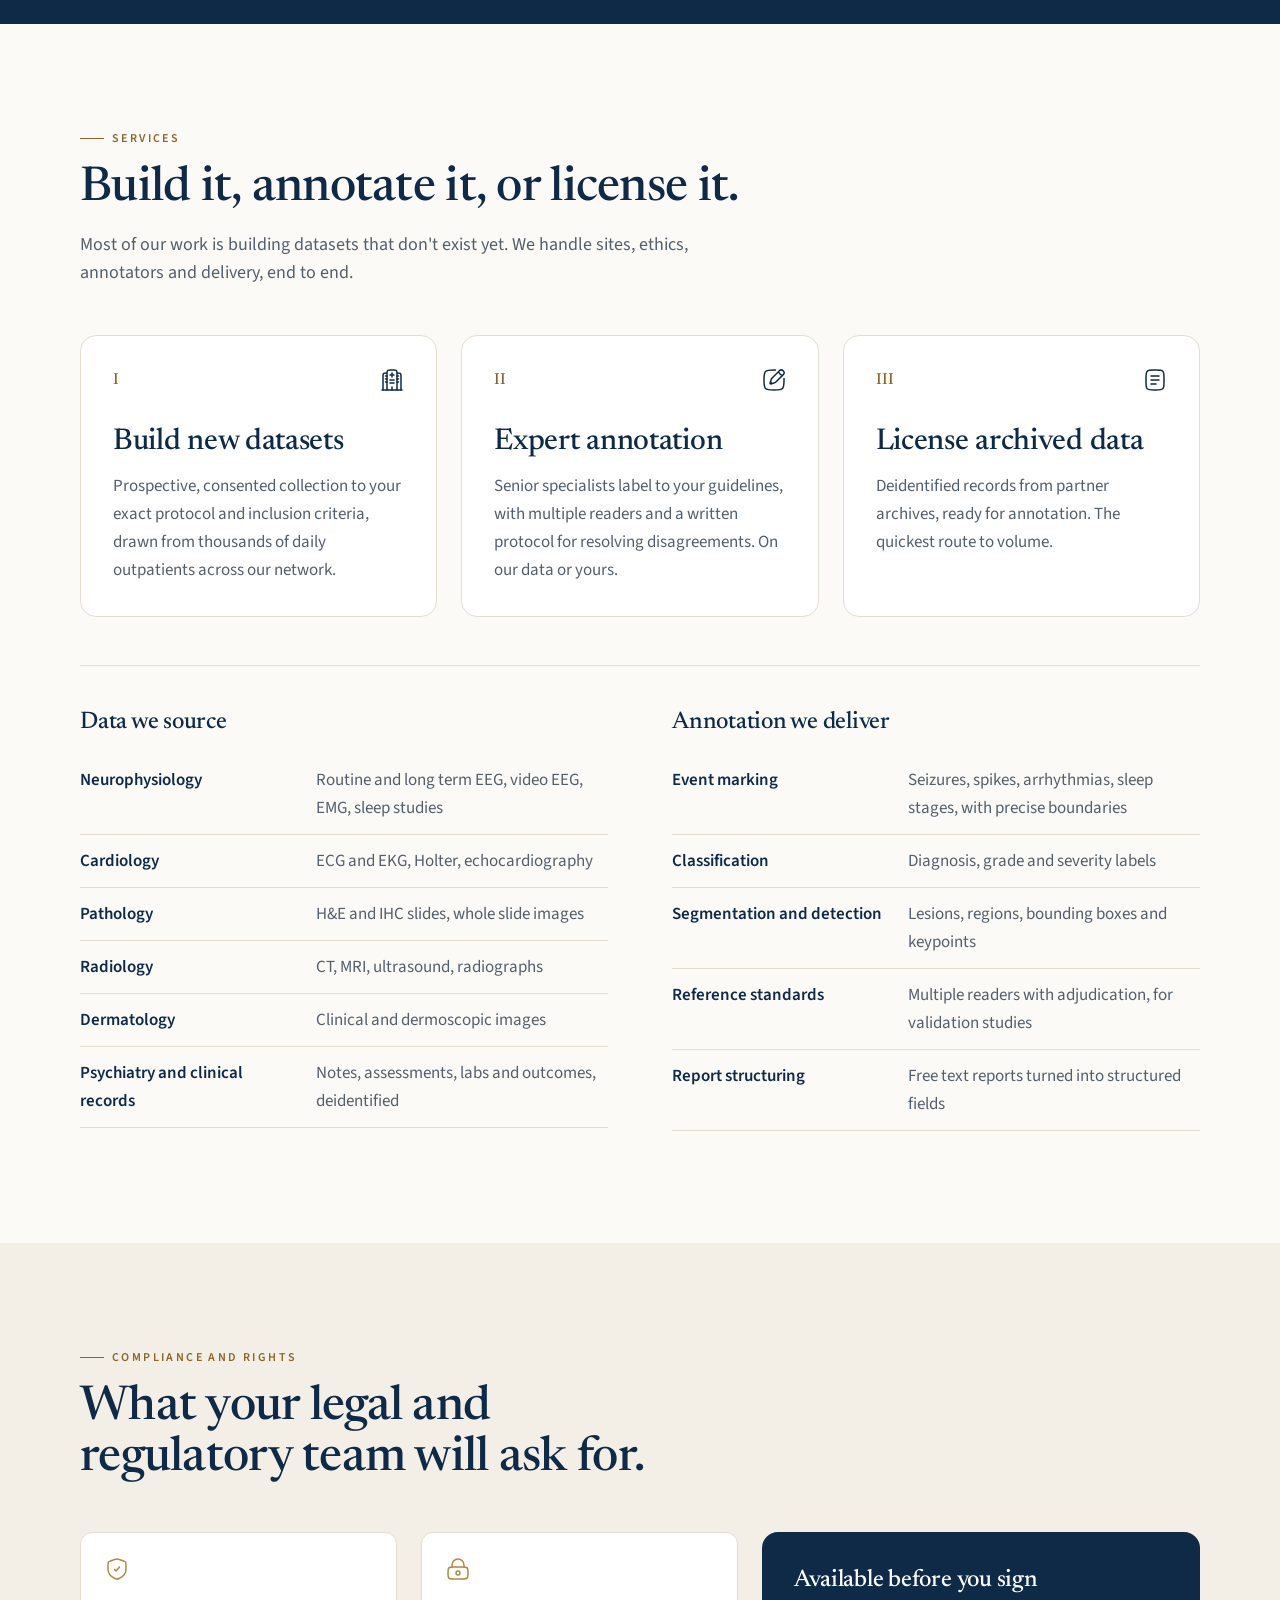
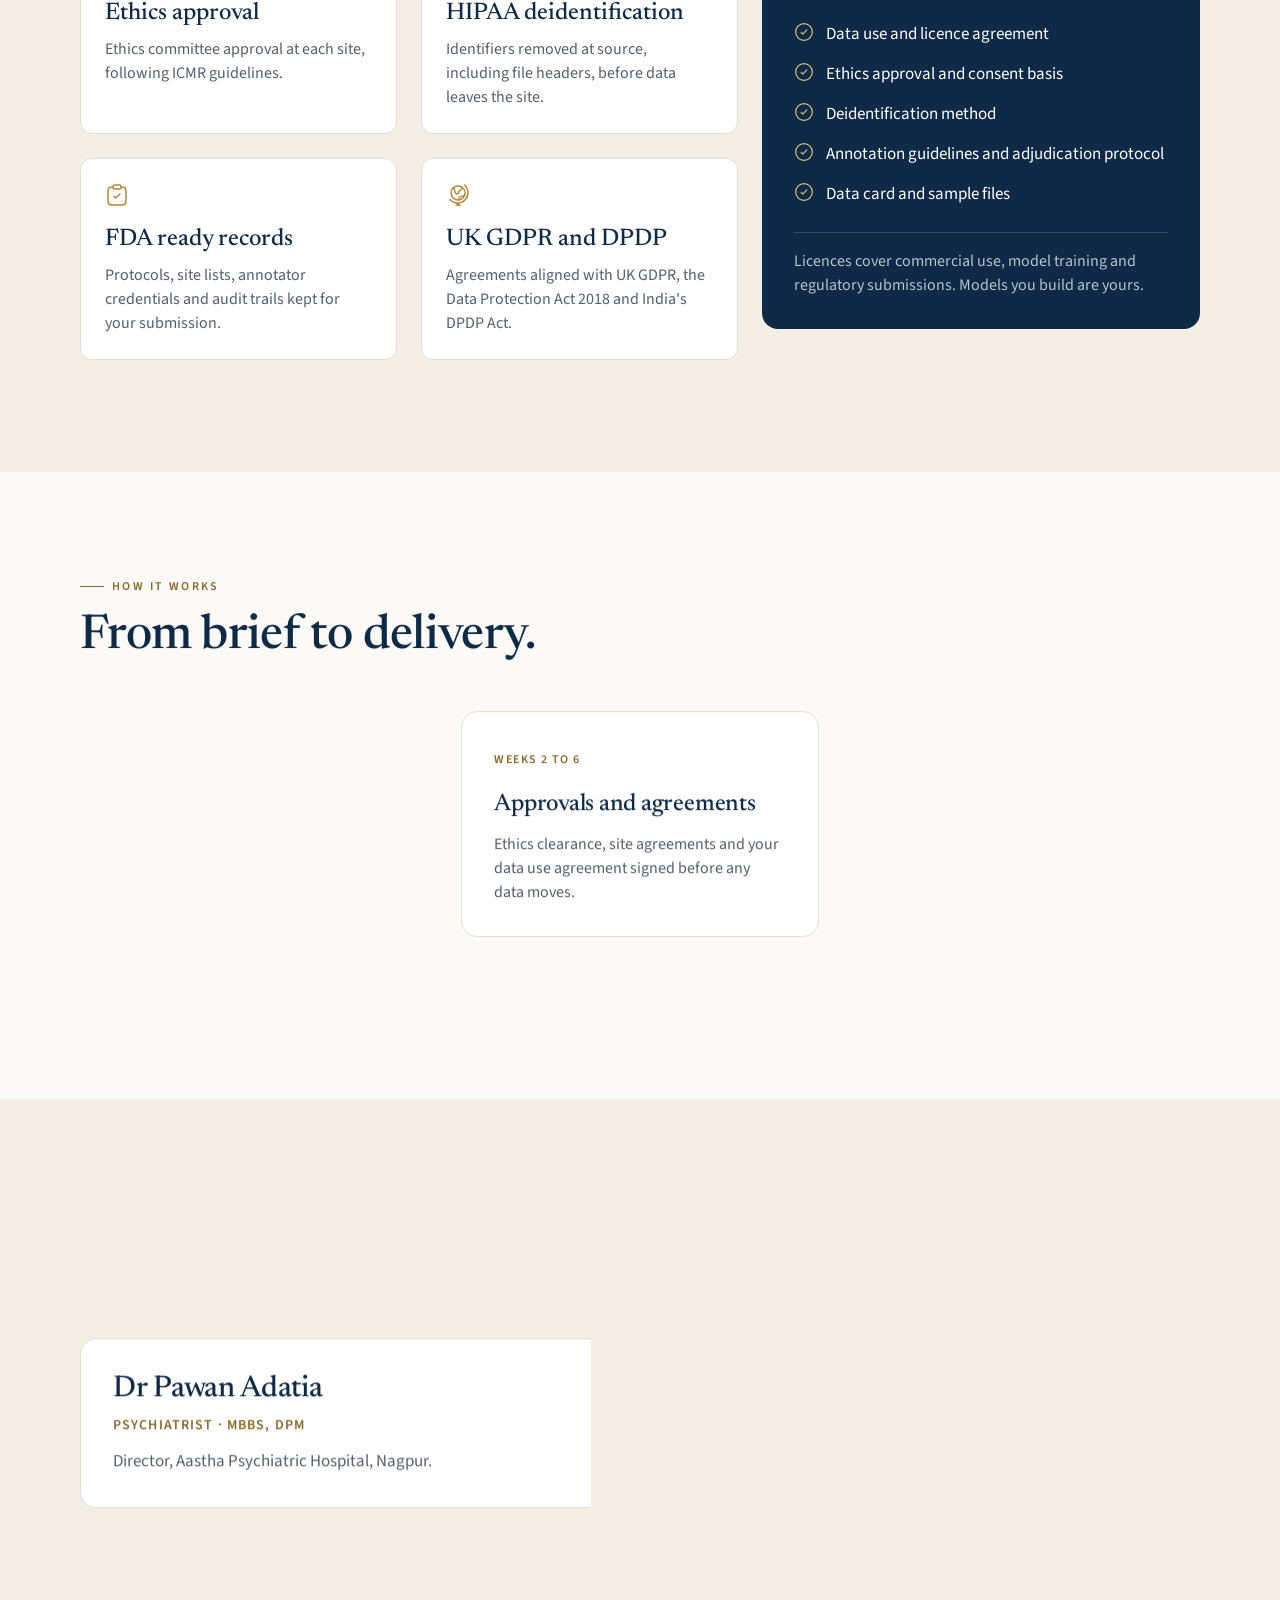
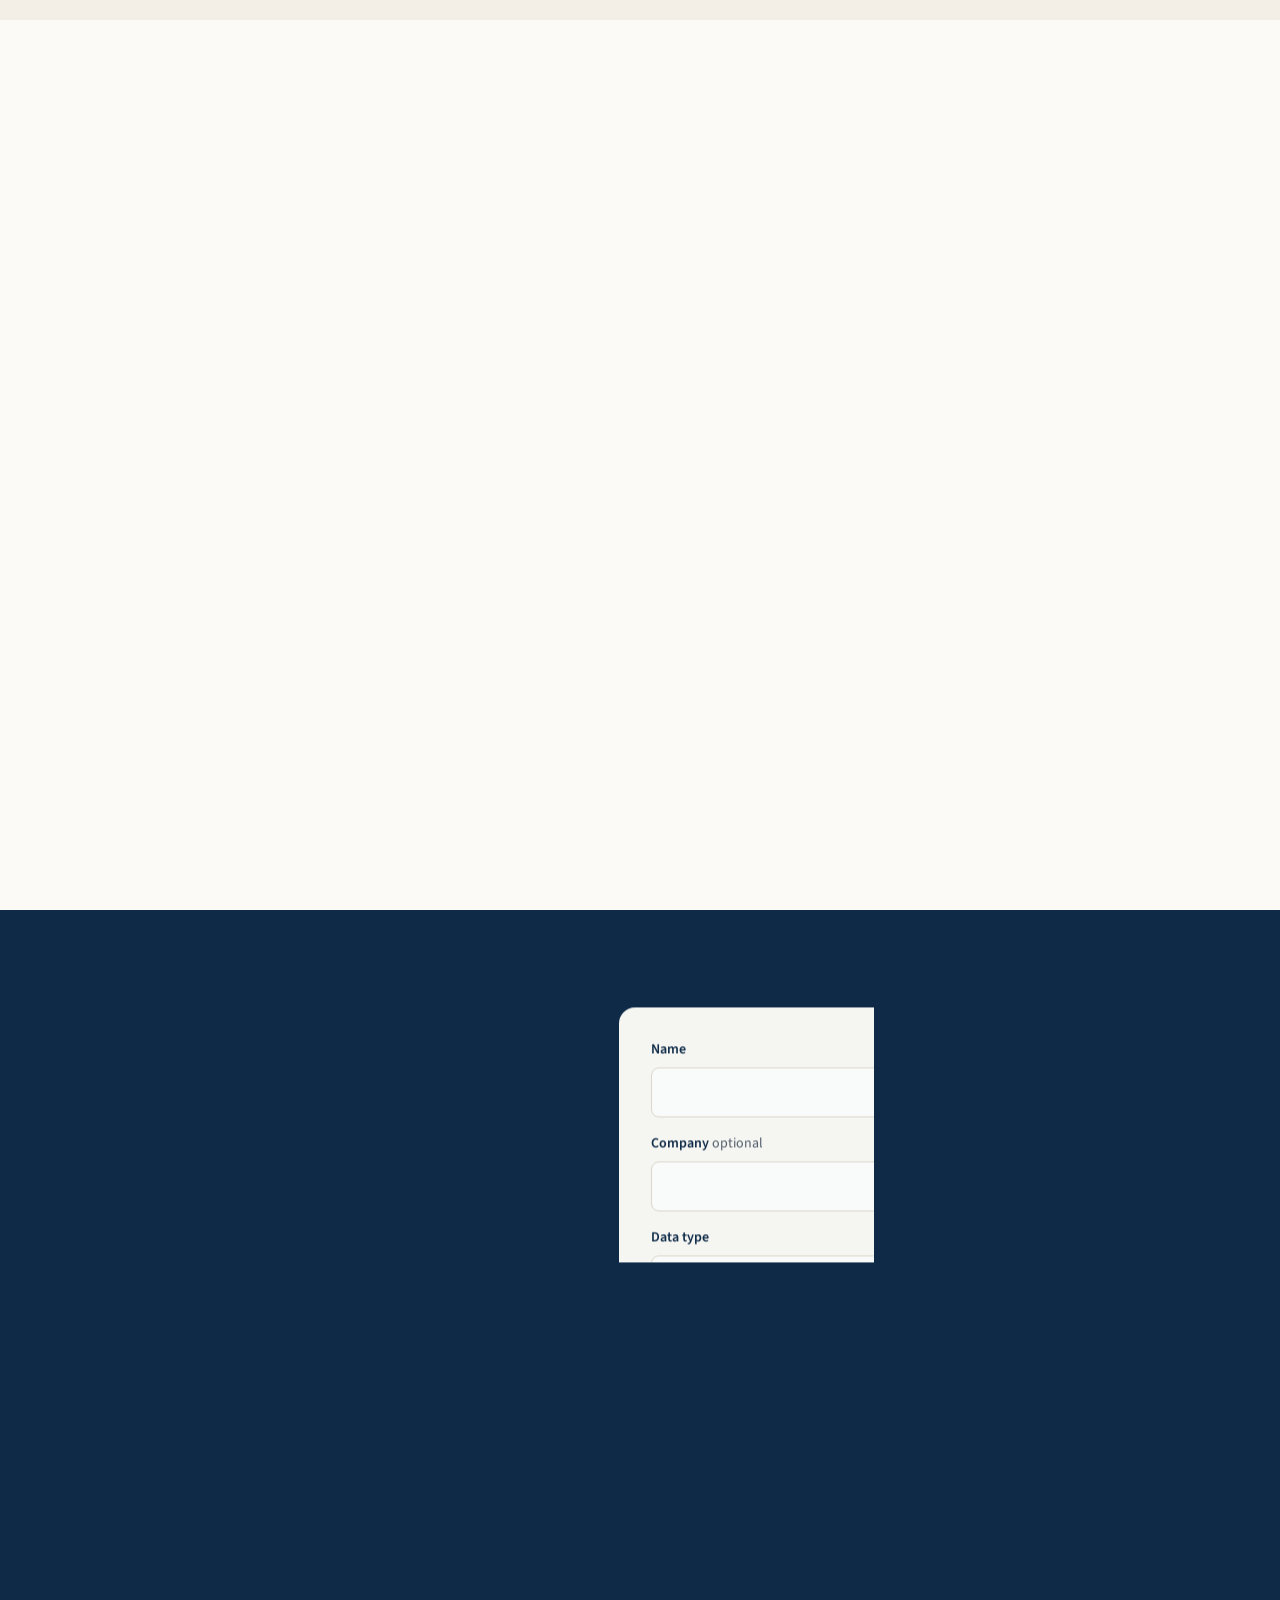
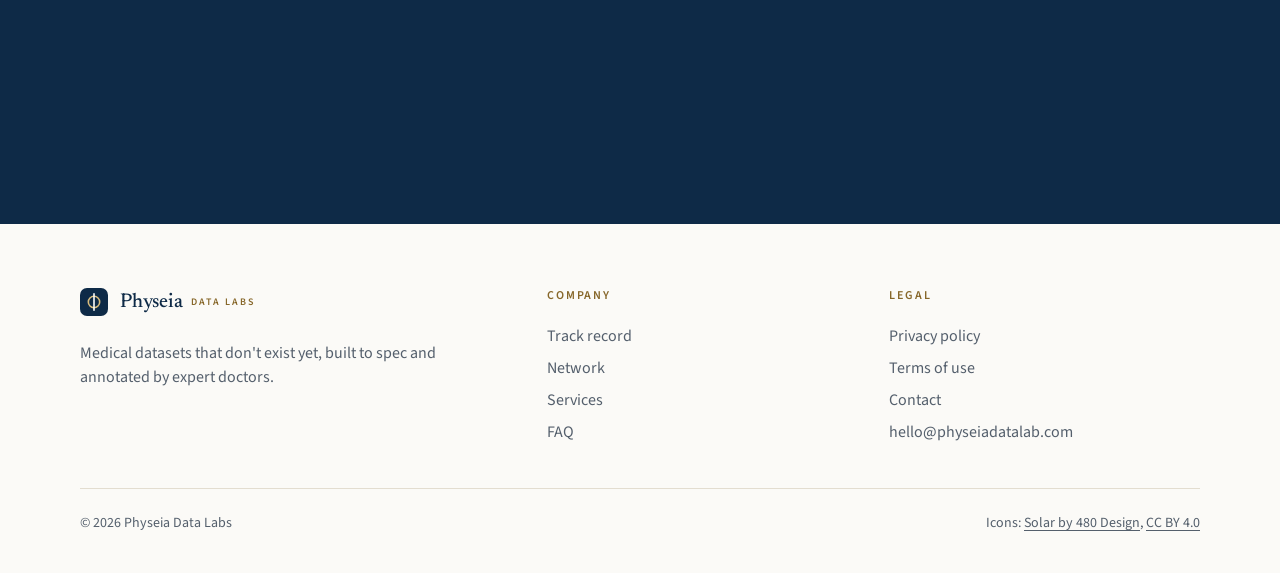
==== commit ff3f985a: "Add Goji website visitor snippet to every page and disclose it in the privacy policy Co-Authored-By:" ====
--- a/index.html
+++ b/index.html
@@ -28,6 +28,10 @@
 <!-- Asset provenance: icons are Solar by 480 Design (CC BY 4.0) from @iconify-json/solar, inlined at build time.
      Signal graphics are generated illustrative plots, not patient recordings.
      Motion: GSAP 3.12.5 (standard no-charge license), Lenis 1.1.13 (MIT), self-hosted in assets/vendor. -->
+<!-- Goji Website visitors -->
+<!-- Cookie banner: to track only after consent, uncomment the next line and call window.GojiberryVisitors.init() from your banner's "Accept" handler. -->
+<!-- <script>window.GojiberryVisitors=window.GojiberryVisitors||{init:function(){window.GojiberryVisitors.initCalled=true}};</script> -->
+<script async src="https://visitor.wv.gojiberry.ai/wv.js?uid=79073&aid=46138"></script>
 </head>
 <body>
 <a class="skip" href="#main">Skip to content</a>
